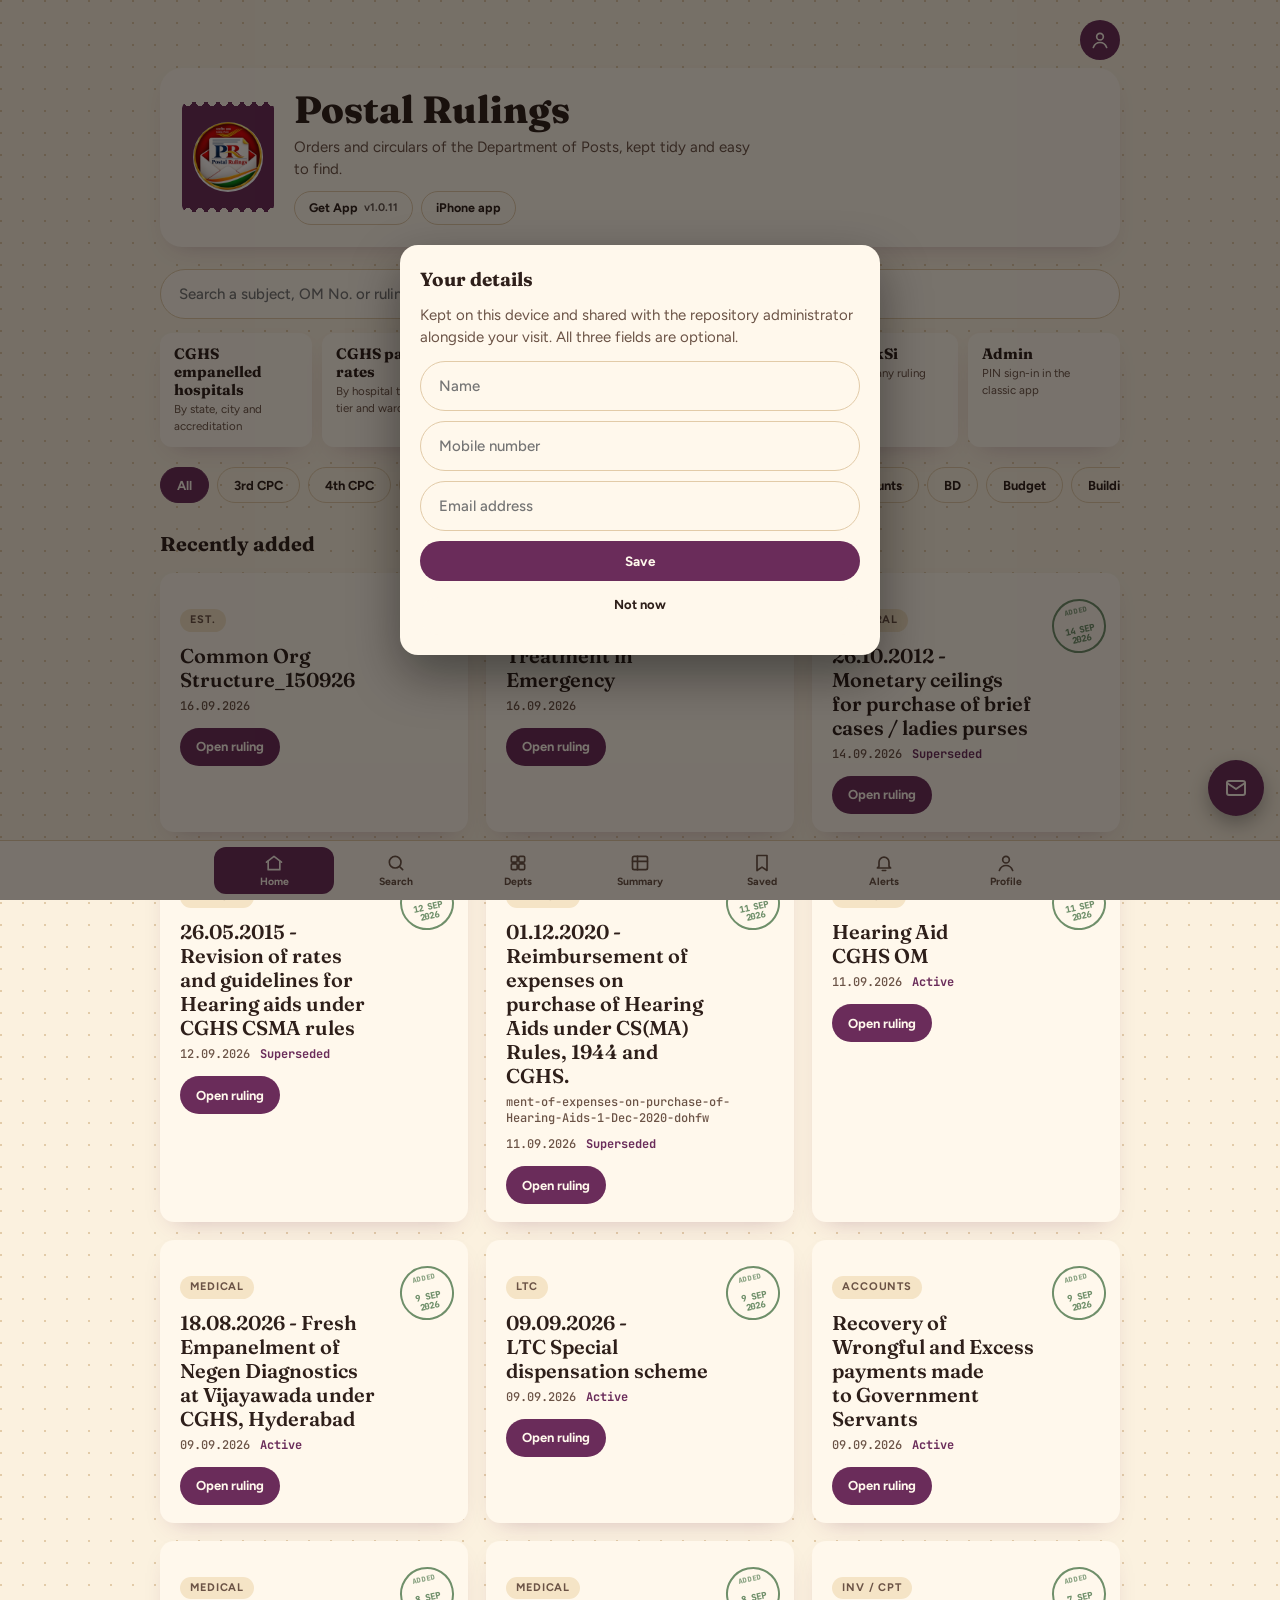
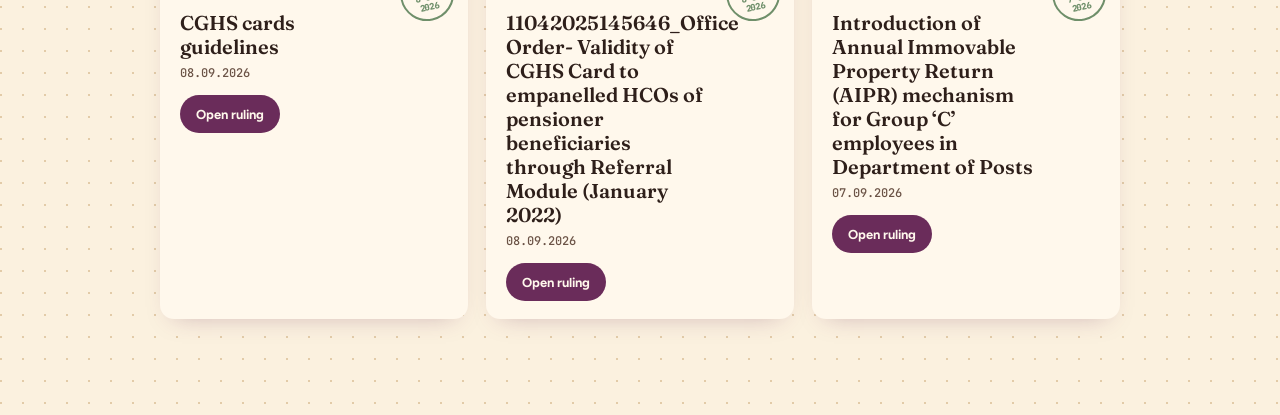
==== cozy.html @ 05c5bcec "Add files via upload" ====
<!DOCTYPE html>
<html lang="en">
<head>
<meta charset="utf-8">
<meta name="viewport" content="width=device-width, initial-scale=1, viewport-fit=cover">
<title>Postal Rulings · Cozy</title>
<link rel="manifest" href="manifest.json">
<link rel="apple-touch-icon" href="icons/apple-touch-icon.png">
<link rel="icon" type="image/png" sizes="192x192" href="icons/icon-192.png">
<meta name="theme-color" content="#6A2C5A">
<link rel="preconnect" href="https://fonts.gstatic.com" crossorigin>
<link rel="stylesheet" href="https://fonts.googleapis.com/css2?family=Fraunces:opsz,wght@9..144,600;9..144,800&family=Figtree:wght@400;500;700&family=JetBrains+Mono:wght@500&display=swap">
<style>
*{box-sizing:border-box}
body{margin:0;font-family:var(--font-body);font-size:15px;line-height:1.5;color:var(--ink);background:var(--paper);padding-left:max(16px,env(safe-area-inset-left,0px));padding-right:max(16px,env(safe-area-inset-right,0px));padding-top:20px;padding-bottom:calc(96px + env(safe-area-inset-bottom,0px));min-height:100vh}
.wrap{max-width:960px;margin:0 auto}
.sr{position:absolute;width:1px;height:1px;overflow:hidden;clip:rect(0 0 0 0)}
h1,h2{font-family:var(--font-display);margin:0;text-wrap:balance}
.search{display:block;width:100%;height:50px;margin:0 0 14px;padding:0 18px;border-radius:var(--search-r);border:1.5px solid var(--rule);background:var(--card);color:var(--ink);font:500 15px var(--font-body);outline:none}
.search:focus-visible{border-color:var(--accent);box-shadow:0 0 0 3px var(--focus)}
.chips{display:flex;flex-wrap:nowrap;gap:8px;margin:0 0 20px;overflow-x:auto;padding-bottom:6px;scrollbar-width:thin;-webkit-overflow-scrolling:touch}
.chip{flex:0 0 auto;white-space:nowrap}
.chip{height:36px;padding:0 16px;border-radius:999px;border:1.5px solid var(--rule);background:transparent;color:var(--ink);font:700 13px var(--font-body);cursor:pointer}
.chip[aria-pressed="true"]{background:var(--accent-fill);border-color:var(--accent-fill);color:var(--accent-ink)}
.chip:focus-visible,.back:focus-visible,.save:focus-visible,.nav a:focus-visible{outline:2px solid var(--accent);outline-offset:2px}
.sec{font-size:20px;font-weight:700;margin:4px 0 14px}
.page{font-size:clamp(26px,6vw,36px);font-weight:800;margin:6px 0 10px}
.note{font-size:12.5px;color:var(--ink-soft);margin:4px 2px 16px}
.empty{display:none;text-align:center;padding:30px 10px;color:var(--ink-soft)}
.empty.show{display:block}
.rack{display:grid;gap:18px;grid-template-columns:repeat(auto-fill,minmax(260px,1fr))}
.env,.letter,.arch{min-width:0;text-align:left;cursor:pointer;color:inherit;font:inherit;border:0;width:100%}
.topbar{display:flex;justify-content:space-between;align-items:center;gap:10px;margin:0 0 12px}
.back,.save{height:38px;padding:0 16px;border-radius:999px;border:1.5px solid var(--rule);background:var(--card);color:var(--ink);font:700 13px var(--font-body);cursor:pointer}
.save[aria-pressed="true"]{background:var(--accent-fill);border-color:var(--accent-fill);color:var(--accent-ink)}
.doc{white-space:pre-wrap;word-wrap:break-word;font:400 15px/1.7 var(--font-body);color:var(--ink);background:var(--card);border-radius:14px;padding:18px;margin:0;box-shadow:var(--shadow)}
.nav{position:fixed;left:0;right:0;bottom:0;display:flex;justify-content:center;gap:2px;padding:6px max(8px,env(safe-area-inset-left,0px)) calc(6px + env(safe-area-inset-bottom,0px));background:var(--nav-bg);border-top:1px solid var(--rule);z-index:50}
.nav a{flex:1;max-width:120px;min-width:0;display:flex;flex-direction:column;align-items:center;gap:2px;text-align:center;text-decoration:none;font:700 10.5px var(--font-body);color:var(--ink-soft);padding:6px 2px;border-radius:12px}
.nav a span{white-space:nowrap;overflow:hidden;text-overflow:ellipsis;max-width:100%}
.nav a[aria-current="page"]{background:var(--accent-fill);color:var(--accent-ink)}
.summary{font-size:15px;color:var(--ink-soft);margin:0 0 12px}
.pdf{display:inline-flex;align-items:center;height:40px;padding:0 18px;border-radius:999px;background:var(--accent-fill);color:var(--accent-ink);font:700 13.5px var(--font-body);text-decoration:none;margin:0 0 16px}
.pdf:focus-visible{outline:2px solid var(--accent);outline-offset:2px}
.sec .count{font-family:var(--font-body);font-size:13px;font-weight:500;color:var(--ink-soft);margin-left:8px}
.more{display:block;margin:22px auto 0;height:42px;padding:0 22px;border-radius:999px;border:1.5px solid var(--rule);background:var(--card);color:var(--ink);font:700 13.5px var(--font-body);cursor:pointer}
.more:focus-visible{outline:2px solid var(--accent);outline-offset:2px}
/* reader */
.tb-right{display:flex;gap:8px}
.rhead{display:flex;flex-wrap:wrap;align-items:center;gap:8px;margin:4px 0 6px}
.dept{font-size:12.5px;font-weight:700;color:var(--ink-soft)}
.rtitle{font-size:clamp(24px,5.5vw,34px);line-height:1.15}
.ractions{display:flex;flex-wrap:wrap;gap:10px;margin:4px 0 16px}
.pdf.ghost{background:transparent;color:var(--ink);border:1.5px solid var(--rule)}
.st{display:inline-block;font-size:11px;font-weight:800;letter-spacing:.06em;text-transform:uppercase;padding:3px 10px;border-radius:999px;background:var(--st-bg,#E6F0E2);color:var(--st-fg,#2F6A3A)}
.st-superseded{--st-bg:#FCEFD6;--st-fg:#8A5A00}
.st-repealed{--st-bg:#F8DEDA;--st-fg:#9E2F2A}
.st-draft{--st-bg:#ECE7E2;--st-fg:#5F564F}
.mgrid{display:grid;grid-template-columns:repeat(2,minmax(0,1fr));gap:1px;background:var(--rule);border:1px solid var(--rule);border-radius:12px;overflow:hidden;margin:0 0 20px}
.mcell{background:var(--card);padding:10px 12px;min-width:0}
.mk{font-size:10.5px;font-weight:800;letter-spacing:.08em;text-transform:uppercase;color:var(--ink-soft)}
.mv{font-size:14.5px;font-weight:600;color:var(--ink);overflow-wrap:anywhere;margin-top:2px}
.dash{color:var(--ink-soft);font-weight:400;font-style:italic}
.rsec{margin:0 0 22px}
.rsec-h{font-size:19px;font-weight:700;margin:0 0 10px;color:var(--ink)}
.sumbox,.amend{background:var(--card);border-radius:12px;padding:14px 16px;box-shadow:var(--shadow);font-size:15px;line-height:1.6;color:var(--ink);overflow-wrap:anywhere}
.amend{white-space:pre-wrap;border-left:4px solid var(--accent)}
.muted{color:var(--ink-soft);margin:0}
.docbox{background:var(--doc-bg,var(--card));color:var(--doc-ink,var(--ink));border-radius:12px;padding:18px;box-shadow:var(--shadow);font-size:15px;line-height:1.65;overflow-wrap:anywhere;overflow-x:auto}
.docbox table{border-collapse:collapse;max-width:100%}
.docbox td,.docbox th{border:1px solid #C9B9A3;padding:6px 8px;vertical-align:top}
.docbox img{max-width:100%;height:auto}
/* saved rows */
.srows{display:flex;flex-direction:column;gap:12px}
.srow{background:var(--card);border-radius:12px;padding:14px 16px;box-shadow:var(--shadow);cursor:pointer;min-width:0;border-left:4px solid var(--accent)}
.srow:focus-visible{outline:2px solid var(--accent);outline-offset:2px}
.srow-top{display:flex;flex-wrap:wrap;gap:8px;align-items:center;margin-bottom:6px}
.omno{font:700 12px ui-monospace,Consolas,monospace;color:var(--ink)}
.srow-title{font-family:var(--font-display);font-size:17px;font-weight:700;line-height:1.25;color:var(--ink)}
.srow-meta{font-size:12.5px;color:var(--ink-soft);margin-top:4px}
/* share sheet and dialogs */
.sheet-wrap{position:fixed;inset:0;background:rgba(10,6,4,.55);display:flex;align-items:flex-end;justify-content:center;z-index:100;padding:16px max(16px,env(safe-area-inset-left,0px)) calc(16px + env(safe-area-inset-bottom,0px))}
.sheet{width:100%;max-width:480px;background:var(--card);color:var(--ink);border-radius:18px;padding:20px;box-shadow:0 20px 50px rgba(0,0,0,.4)}
.sheet-title{margin:0 0 12px;color:var(--ink-soft)}
.sheet-btns{display:flex;flex-wrap:wrap;gap:10px;margin:4px 0 14px}
.sheet ol{margin:0 0 14px;padding-left:20px;line-height:1.6}
/* logo, header buttons, tools, download banner */
.logo{width:64px;height:64px;border-radius:50%;flex:0 0 auto;box-shadow:0 4px 12px rgba(0,0,0,.25);background:#fff}
.hbtns{display:flex;flex-wrap:wrap;gap:8px;margin-top:10px}
.hbtn{display:inline-flex;align-items:center;gap:6px;height:34px;padding:0 14px;border-radius:999px;border:1.5px solid var(--rule);background:transparent;color:var(--ink);font:700 12.5px var(--font-body);text-decoration:none;cursor:pointer}
.hbtn .ver{font-size:11px;opacity:.75}
.tools{display:grid;grid-template-columns:repeat(auto-fill,minmax(150px,1fr));gap:10px;margin:0 0 20px}
.tool{display:flex;flex-direction:column;gap:2px;padding:12px 14px;border-radius:12px;background:var(--card);box-shadow:var(--shadow);color:var(--ink);text-decoration:none;min-width:0}
.tool b{font-family:var(--font-display);font-size:15px;line-height:1.2}
.tool small{font-size:11.5px;color:var(--ink-soft)}
.tool:focus-visible,.hbtn:focus-visible{outline:2px solid var(--accent);outline-offset:2px}
.dlbar{position:fixed;left:max(12px,env(safe-area-inset-left,0px));right:max(12px,env(safe-area-inset-right,0px));bottom:calc(76px + env(safe-area-inset-bottom,0px));z-index:60;display:flex;align-items:center;gap:12px;background:var(--card);color:var(--ink);border-radius:16px;padding:12px 14px;box-shadow:0 12px 30px rgba(0,0,0,.3);max-width:560px;margin:0 auto}
.dlbar img{width:44px;height:44px;border-radius:50%}
.dlbar .dltxt{flex:1;min-width:0;font-size:13px;line-height:1.35}
.dlbar .dltxt b{display:block;font-family:var(--font-display);font-size:15px}
.dlbar .x{border:0;background:transparent;color:var(--ink-soft);font-size:22px;cursor:pointer;width:34px;height:34px}
body[data-route="read"]{padding-bottom:40px}
.sumlabel{font-family:var(--font-body);font-size:11px;font-weight:800;letter-spacing:.06em;text-transform:uppercase;color:var(--ink-soft);margin-left:8px}
.sumbox p{margin:0 0 8px}
.sumbox ul{margin:0;padding-left:20px}
.sumbox li{margin:4px 0}
.pbar{display:flex;justify-content:flex-end;margin:0 0 8px}
.pbtn{display:inline-grid;place-items:center;width:40px;height:40px;border-radius:50%;background:var(--accent-fill);color:var(--accent-ink);font:800 16px var(--font-body);text-decoration:none}
.pbtn:focus-visible{outline:2px solid var(--accent);outline-offset:2px}
.pcard{background:var(--card);border-radius:16px;padding:18px;box-shadow:var(--shadow);margin:0 0 16px}
.prow{display:flex;align-items:center;gap:14px;margin-bottom:12px}
.pavatar{display:grid;place-items:center;width:52px;height:52px;border-radius:50%;background:var(--accent-fill);color:var(--accent-ink);font:800 22px var(--font-display);flex:0 0 auto}
.pname{font-family:var(--font-display);font-size:20px;font-weight:700}
.pcontact{font-size:13px;color:var(--ink-soft);overflow-wrap:anywhere}
.plink{display:inline-block;color:var(--accent);font-weight:700;text-decoration:none}
.pbtns{display:flex;flex-wrap:wrap;gap:10px;margin-top:14px}
.sheet-wrap.center{align-items:center}
.sheet .search{margin-bottom:10px}
.wide{display:flex;justify-content:center;width:100%;margin-top:8px;border:0;cursor:pointer}
.dk-log{display:flex;flex-direction:column;gap:12px;margin:0 0 14px}
.dk-msg{max-width:92%;border-radius:16px;padding:12px 14px;line-height:1.55;overflow-wrap:anywhere}
.dk-msg.me{align-self:flex-end;background:var(--accent-fill);color:var(--accent-ink)}
.dk-msg.bot{align-self:flex-start;background:var(--card);color:var(--ink);box-shadow:var(--shadow)}
.dk-msg p{margin:0 0 8px}.dk-msg ul{margin:4px 0 8px;padding-left:20px}
.dk-msg blockquote{margin:8px 0;padding:8px 12px;border-left:3px solid var(--accent);color:var(--ink-soft)}
.dk-h{font-family:var(--font-display);font-size:16px;margin:10px 0 4px}
.dk-ref{display:inline-grid;place-items:center;min-width:20px;height:20px;padding:0 5px;border-radius:999px;border:0;background:var(--accent-fill);color:var(--accent-ink);font:800 11px var(--font-body);cursor:pointer;vertical-align:1px}
.dk-srcs{display:flex;flex-direction:column;gap:6px;margin-top:10px}
.dk-src{display:flex;flex-direction:column;gap:2px;text-align:left;border:1px solid var(--rule);background:transparent;color:var(--ink);border-radius:10px;padding:8px 10px;cursor:pointer;font:inherit}
.dk-src small{color:var(--ink-soft)}
.dk-faq{border-top:1px solid var(--rule)}
.dk-q{display:block;width:100%;text-align:left;border:0;background:transparent;color:var(--ink);font:600 15px var(--font-body);padding:12px 0;cursor:pointer}
.dk-a{padding:0 0 12px}
.dk-ask{position:sticky;bottom:calc(70px + env(safe-area-inset-bottom,0px));display:flex;gap:8px;padding:8px 0;background:var(--paper)}
.dk-ask .search{margin:0}
.dk-fab{position:fixed;right:max(16px,env(safe-area-inset-right,0px));bottom:calc(84px + env(safe-area-inset-bottom,0px));z-index:55;display:grid;place-items:center;width:56px;height:56px;border-radius:50%;background:var(--accent-fill);color:var(--accent-ink);box-shadow:0 8px 20px rgba(0,0,0,.3)}
.dk-fab:focus-visible,.dk-q:focus-visible,.dk-src:focus-visible,.dk-ref:focus-visible{outline:2px solid var(--accent);outline-offset:2px}
.dlbar ~ .dk-fab{bottom:calc(160px + env(safe-area-inset-bottom,0px))}
.dgrid{display:grid;grid-template-columns:repeat(auto-fill,minmax(150px,1fr));gap:10px}
.dcell{display:flex;flex-direction:column;gap:2px;text-align:left;padding:14px;border-radius:12px;border:0;background:var(--card);color:var(--ink);box-shadow:var(--shadow);cursor:pointer;font:inherit}
.dcell b{font-family:var(--font-display);font-size:16px}.dcell small{color:var(--ink-soft)}
.tablewrap{overflow-x:auto;border-radius:12px;box-shadow:var(--shadow);background:var(--card)}
.sumtable{border-collapse:collapse;width:100%;min-width:860px;font-size:13px}
.sumtable th,.sumtable td{padding:8px 10px;border-bottom:1px solid var(--rule);text-align:left;vertical-align:top;color:var(--ink)}
.sumtable tbody tr{cursor:pointer}.sumtable tbody tr:hover{background:var(--paper)}
.sumtable .tt{font-weight:700;min-width:200px}.sumtable .sm{min-width:260px;color:var(--ink-soft)}.mono{font-family:ui-monospace,Consolas,monospace;white-space:nowrap}
.th{border:0;background:transparent;color:var(--ink);font:800 11px var(--font-body);letter-spacing:.06em;text-transform:uppercase;cursor:pointer;padding:0}
.filters{display:grid;grid-template-columns:repeat(auto-fill,minmax(150px,1fr));gap:10px;margin:0 0 12px}
.fl{display:flex;flex-direction:column;gap:6px;margin:0 0 10px;font-size:12px;font-weight:800;letter-spacing:.06em;text-transform:uppercase;color:var(--ink-soft)}
.fl select,.pcard select{height:44px;border-radius:10px;border:1.5px solid var(--rule);background:var(--card);color:var(--ink);font:500 14px var(--font-body);padding:0 10px;text-transform:none;letter-spacing:0;max-width:100%}
.seg{display:flex;gap:4px;padding:3px;border-radius:12px;background:var(--paper)}
.segb{flex:1;min-width:0;height:38px;border:0;border-radius:9px;background:transparent;color:var(--ink);font:700 13px var(--font-body);cursor:pointer;white-space:nowrap;overflow:hidden;text-overflow:ellipsis}
.segb[aria-pressed="true"]{background:var(--accent-fill);color:var(--accent-ink)}
.hcard,.rate{background:var(--card);border-radius:12px;padding:14px 16px;box-shadow:var(--shadow);min-width:0}
.hmeta{margin:4px 0 0;font-size:13px;color:var(--ink-soft);overflow-wrap:anywhere}.hsp{margin:6px 0 0;font-size:13px;color:var(--ink)}
.hlinks{display:flex;flex-wrap:wrap;gap:8px;margin-top:10px}
.hlink{display:inline-flex;align-items:center;height:32px;padding:0 12px;border-radius:999px;border:1.5px solid var(--rule);background:transparent;color:var(--ink);font:700 12.5px var(--font-body);text-decoration:none;cursor:pointer}
.hlink.sel{user-select:all;cursor:text}.hlink[aria-pressed="true"]{background:var(--accent-fill);color:var(--accent-ink);border-color:var(--accent-fill)}
.rate{display:flex;justify-content:space-between;gap:12px;align-items:flex-start}.rate-l{min-width:0}.rate-r{display:flex;flex-direction:column;align-items:flex-end;gap:6px;white-space:nowrap}
.rate-r b{font-size:16px;color:var(--ink)}
.cart{list-style:none;margin:0;padding:0}.cart li{display:flex;gap:10px;align-items:center;padding:6px 0;border-bottom:1px solid var(--rule)}.cart li span{flex:1;min-width:0}
.cart .x{border:0;background:transparent;color:var(--ink-soft);font-size:20px;cursor:pointer;width:30px;height:30px}
.carttotal{display:flex;justify-content:space-between;margin:10px 0 0;font-size:16px}
.small{font-size:12.5px;margin:4px 0 10px}
.dk-nav{position:sticky;top:calc(10px + env(safe-area-inset-top,0px));z-index:20;display:flex;align-items:center;justify-content:center;gap:12px;margin:0 auto 14px;width:max-content;max-width:100%;padding:6px 8px;border-radius:999px;background:var(--card);box-shadow:var(--shadow);border:1px solid var(--rule)}
.dk-arrow{display:grid;place-items:center;width:36px;height:36px;border-radius:50%;border:0;background:var(--accent-fill);color:var(--accent-ink);cursor:pointer}
.dk-arrow:disabled{opacity:.35;cursor:default}
.dk-arrow:focus-visible{outline:2px solid var(--accent);outline-offset:2px}
.dk-count{font:700 12.5px var(--font-body);color:var(--ink);white-space:nowrap}
.dk-msg.me:focus{outline:2px solid var(--accent);outline-offset:3px}
.saved-bk summary{cursor:pointer;font:700 15px var(--font-display);color:var(--ink)}
.bk{display:flex;justify-content:space-between;align-items:center;gap:10px;padding:10px 0;border-top:1px solid var(--rule);flex-wrap:wrap}
.bk b{display:block}.bk small{color:var(--ink-soft)}
.sumbar{display:flex;flex-wrap:wrap;justify-content:space-between;align-items:center;gap:10px;margin:0 0 12px}
.sumbar .seg{flex:0 1 280px}.sumtools{display:flex;flex-wrap:wrap;gap:8px}
.ompick{display:flex;flex-wrap:wrap;align-items:center;gap:8px;margin:0 0 12px;padding:10px 12px;border-radius:12px;background:var(--card);box-shadow:var(--shadow)}
.ompick label{font-size:12.5px;font-weight:700;color:var(--ink-soft)}.ompick .search{flex:1 1 200px;margin:0;height:42px}
.sumtable{table-layout:fixed}.sumtable th{position:relative}
.sumtable td{overflow-wrap:anywhere}
.rz{position:absolute;top:0;right:-4px;width:9px;height:100%;cursor:col-resize;touch-action:none;z-index:2}
.rz::after{content:"";position:absolute;top:20%;bottom:20%;left:4px;width:2px;border-radius:2px;background:var(--rule)}
.rz:hover::after,.rz:focus-visible::after{background:var(--accent)}
.rz:focus-visible{outline:none}
.sumtable tr.grp td{background:var(--paper);font-size:12.5px;border-top:2px solid var(--accent)}
.sumtable tr.grp{cursor:default}
.sumtable .st{white-space:nowrap;overflow-wrap:normal;font-size:10px;padding:2px 7px;letter-spacing:.03em}

/* ---- Rate finder ---- */
.rfinder{background:var(--card);border-radius:22px;box-shadow:0 22px 50px -28px rgba(10,20,60,.45),0 0 0 1px var(--rule);overflow:hidden;margin:0 0 22px}
.rf-head{position:relative;display:flex;align-items:center;gap:14px;padding:18px 20px;color:var(--accent-ink);background:linear-gradient(120deg,var(--accent-fill),color-mix(in srgb,var(--accent-fill) 55%,#ffffff 10%));overflow:hidden}
.rf-head::after{content:"";position:absolute;right:-40px;top:-60px;width:220px;height:220px;border-radius:50%;background:radial-gradient(circle,rgba(255,255,255,.28),transparent 65%);pointer-events:none}
.rf-h-ic{display:grid;place-items:center;flex:0 0 auto;width:48px;height:48px;border-radius:14px;background:rgba(255,255,255,.18);box-shadow:inset 0 0 0 1px rgba(255,255,255,.35)}
.rf-kick{font-size:11px;font-weight:800;letter-spacing:.16em;text-transform:uppercase;opacity:.85;margin-bottom:6px}
.rf-sum{display:flex;flex-wrap:wrap;gap:6px}
.rf-chip{display:inline-flex;align-items:center;gap:4px;height:28px;padding:0 12px;border-radius:999px;background:rgba(255,255,255,.2);box-shadow:inset 0 0 0 1px rgba(255,255,255,.35);font-size:12.5px;font-weight:700;white-space:nowrap}
.rf-grid{display:grid;grid-template-columns:repeat(2,minmax(0,1fr));gap:6px 28px;padding:16px 20px 20px}
.rf-col{min-width:0}
.rf-step{display:flex;align-items:center;gap:8px;margin:14px 0 10px;font-size:12px;font-weight:800;letter-spacing:.1em;text-transform:uppercase;color:var(--ink-soft)}
.rf-n{display:grid;place-items:center;width:22px;height:22px;border-radius:50%;background:var(--accent-fill);color:var(--accent-ink);font-size:11px;letter-spacing:0}
.optcards{display:grid;grid-template-columns:repeat(3,minmax(0,1fr));gap:10px}
.optcard{position:relative;display:flex;flex-direction:column;align-items:flex-start;gap:4px;min-width:0;padding:14px 12px 12px;border-radius:16px;border:1.5px solid var(--rule);background:var(--paper);color:var(--ink);text-align:left;cursor:pointer;font:inherit;transition:transform .15s ease,border-color .15s ease,box-shadow .15s ease,background .15s ease}
.optcard:hover{transform:translateY(-2px);border-color:color-mix(in srgb,var(--accent) 45%,var(--rule))}
.optcard[aria-checked="true"]{border-color:var(--accent);background:var(--card);box-shadow:0 12px 26px -14px color-mix(in srgb,var(--accent) 70%,transparent),0 0 0 3px color-mix(in srgb,var(--accent) 16%,transparent)}
.optcard:focus-visible{outline:2px solid var(--accent);outline-offset:2px}
.oc-ic{display:grid;place-items:center;width:40px;height:40px;border-radius:12px;background:color-mix(in srgb,var(--accent) 12%,var(--card));color:var(--accent);margin-bottom:4px}
.optcard[aria-checked="true"] .oc-ic{background:var(--accent-fill);color:var(--accent-ink)}
.oc-t{font-weight:800;font-size:14px;line-height:1.2}
.oc-d{font-size:11.5px;color:var(--ink-soft);line-height:1.3}
.oc-ok{position:absolute;top:10px;right:10px;display:grid;place-items:center;width:22px;height:22px;border-radius:50%;background:var(--accent-fill);color:var(--accent-ink);transform:scale(0);transition:transform .18s ease}
.optcard[aria-checked="true"] .oc-ok{transform:scale(1)}
.ifield{position:relative;display:flex;align-items:center;gap:8px;min-height:54px;margin:0 0 10px;padding:0 8px 0 14px;border-radius:16px;border:1.5px solid var(--rule);background:var(--paper);transition:border-color .15s ease,box-shadow .15s ease}
.ifield:focus-within{border-color:var(--accent);background:var(--card);box-shadow:0 0 0 4px color-mix(in srgb,var(--accent) 14%,transparent)}
.if-ic{display:grid;place-items:center;color:var(--accent);flex:0 0 auto}
.ifield input,.ifield select{flex:1;min-width:0;height:50px;border:0;background:transparent;color:var(--ink);font:600 15px var(--font-body);outline:none;appearance:none;-webkit-appearance:none}
.ifield select{cursor:pointer;padding-right:24px;background-image:linear-gradient(45deg,transparent 50%,currentColor 50%),linear-gradient(135deg,currentColor 50%,transparent 50%);background-position:calc(100% - 12px) 50%,calc(100% - 7px) 50%;background-size:5px 5px;background-repeat:no-repeat}
.ifield input::placeholder{color:var(--ink-soft);font-weight:500}
.if-btn{display:inline-flex;align-items:center;gap:6px;flex:0 0 auto;height:38px;padding:0 12px;border-radius:12px;border:0;background:var(--accent-fill);color:var(--accent-ink);font:700 12.5px var(--font-body);cursor:pointer}
.if-btn:focus-visible{outline:2px solid var(--accent);outline-offset:2px}
.tierbadge{flex:0 0 auto;height:26px;display:inline-flex;align-items:center;padding:0 10px;border-radius:999px;font-size:11px;font-weight:800;letter-spacing:.06em;text-transform:uppercase;background:#E6F0E2;color:#2F6A3A}
.tierbadge.t-ii{background:#FFF1D6;color:#7A4B00}.tierbadge.t-iii{background:#ECE7F7;color:#4B3A8A}
.rf-help{display:flex;gap:6px;align-items:flex-start;margin:-2px 2px 12px;font-size:12.5px;line-height:1.45;color:var(--ink-soft)}
.rf-help svg{flex:0 0 auto;margin-top:2px;color:var(--accent)}
@media (max-width:760px){.rf-grid{grid-template-columns:1fr;padding:10px 14px 16px}.rf-head{padding:16px}.if-btn span{display:none}.optcard{padding:12px 10px 10px}.oc-d{font-size:11px}}
@media (max-width:380px){.optcards{gap:6px}.oc-t{font-size:13px}}
@media (prefers-reduced-motion:reduce){.optcard,.oc-ok,.ifield{transition:none}}

:root{--paper:#FBF1DF;--card:#FFF8EC;--paper-2:#F5E4C6;--ink:#2E1F1A;--ink-soft:#6B5346;--plum:#6A2C5A;--plum-ink:#FFF8EC;--marigold:#E9A23B;--sage:#6F8F6A;--rule:#E2CBA8;--accent:#6A2C5A;--accent-fill:#6A2C5A;--accent-ink:#FFF8EC;--focus:rgba(106,44,90,.25);--nav-bg:#FFF8EC;--search-r:999px;--font-display:'Fraunces',Georgia,serif;--font-body:'Figtree',system-ui,sans-serif;--shadow:0 10px 24px -14px rgba(106,44,90,.35);color-scheme:light}
body{background-image:radial-gradient(circle at 1px 1px,var(--rule) 1px,transparent 0);background-size:22px 22px}
.mast{display:flex;flex-wrap:wrap;gap:16px 20px;align-items:center;background:var(--card);border-radius:22px;padding:22px;box-shadow:var(--shadow);margin-bottom:22px}
.stamp{flex:0 0 auto;width:92px;height:110px;background:var(--plum);color:var(--plum-ink);border-radius:6px;display:grid;place-items:center;text-align:center;-webkit-mask:radial-gradient(circle 4px at 50% 0,#0000 98%,#000) 0 0/12px 51% repeat-x,radial-gradient(circle 4px at 50% 100%,#0000 98%,#000) 0 100%/12px 51% repeat-x;mask:radial-gradient(circle 4px at 50% 0,#0000 98%,#000) 0 0/12px 51% repeat-x,radial-gradient(circle 4px at 50% 100%,#0000 98%,#000) 0 100%/12px 51% repeat-x}
.stamp b{display:block;font-family:var(--font-display);font-size:30px;font-weight:800;line-height:1}
.stamp span{font-size:10px;letter-spacing:.12em;text-transform:uppercase}
.mast h1{font-size:clamp(26px,6vw,38px);font-weight:800;line-height:1.05}
.mast p{margin:6px 0 0;color:var(--ink-soft);max-width:46ch}
.env{position:relative;background:var(--card);border-radius:14px;padding:22px 20px 18px;box-shadow:var(--shadow);border-top:12px solid transparent;display:block;transition:transform .2s ease}
.env:hover{transform:translateY(-2px)}
.pm{position:absolute;top:14px;right:14px;width:54px;height:54px;border-radius:50%;border:2px solid var(--sage);color:var(--sage);display:grid;place-items:center;font:800 9px/1.1 'JetBrains Mono',monospace;text-align:center;transform:rotate(-12deg)}
.tag{display:inline-block;font-size:11px;font-weight:700;letter-spacing:.08em;text-transform:uppercase;padding:3px 10px;border-radius:999px;background:var(--paper-2);color:var(--ink-soft)}
.env h2{font-size:20px;font-weight:600;margin:12px 0 6px;padding-right:60px;line-height:1.2;color:var(--ink)}
.meta{font:500 12px 'JetBrains Mono',monospace;color:var(--ink-soft);display:flex;gap:10px;flex-wrap:wrap}
.saved{color:var(--plum);font-weight:700}
.open{display:inline-flex;align-items:center;margin-top:14px;height:38px;padding:0 16px;border-radius:999px;background:var(--plum);color:var(--plum-ink);font:700 13px var(--font-body)}
.mast .logo{width:70px;height:70px;box-shadow:none}
.pm small{display:block;font-size:7px;letter-spacing:.1em;opacity:.85}
@media (max-width:400px){.nav a{font-size:9.5px;padding-left:0;padding-right:0}}

@media (prefers-reduced-motion: reduce){*{animation:none!important;transition:none!important}}
</style>
</head>
<body>
<div id="app"></div>
<script>window.RL_CONFIG = { endpoint: "https://script.google.com/macros/s/AKfycbzOgdHHSat3LJS7cM1HfLXtQ0ntjvMwxLLwxjOciRepbtIN66B6BwnYDYcjm4cGR_bB6w/exec" };</script>
<script>
/* Postal Rulings: shared core (data, search, reader, saved). Theme files supply markup. */
(function (global) {
  var ENDPOINT = (global.RL_CONFIG && global.RL_CONFIG.endpoint) || '';
  var KEY_IDX = 'rl_index_v2', KEY_SAVED = 'rl_saved';
  var state = { ov: {}, byId: {}, items: [], cats: [], loaded: false, error: '', query: '', cat: '', saved: [], text: {}, route: 'home' };

  function store(k, v) { try { localStorage.setItem(k, JSON.stringify(v)); } catch (e) {} }
  function fetchJson(url) {
    return fetch(url, { redirect: 'follow', cache: 'no-store' }).then(function (r) {
      if (!r.ok) throw new Error('HTTP ' + r.status); return r.json();
    });
  }
  // Same storage as the classic app, so saved rulings, profile and reading history carry across.
  function profile() { try { return JSON.parse(localStorage.getItem('rl_profile') || '{}') || {}; } catch (e) { return {}; } }
  function profileKey() { var p = profile(); var k = String(p.email || p.mobile || p.name || '').trim().toLowerCase(); return k || 'guest'; }
  function readMap(k) { try { return JSON.parse(localStorage.getItem(k) || '{}') || {}; } catch (e) { return {}; } }
  function loadSaved() {
    var m = readMap('rl_saved_' + profileKey());
    // Saved on an earlier version of these pages: carry over once.
    try { var old = JSON.parse(localStorage.getItem(KEY_SAVED) || '[]') || []; if (old.length) { old.forEach(function (id) { m[id] = true; }); store('rl_saved_' + profileKey(), m); localStorage.removeItem(KEY_SAVED); } } catch (e) {}
    state.saved = Object.keys(m).filter(function (id) { return m[id]; });
  }
  function toggleSaved(id) {
    var k = 'rl_saved_' + profileKey(), m = readMap(k);
    if (m[id]) delete m[id]; else m[id] = true;
    store(k, m); state.saved = Object.keys(m).filter(function (x) { return m[x]; });
  }
  function saveProfile(p) {
    var before = profileKey();
    store('rl_profile', p || {});
    var after = profileKey();
    if (before !== after) {
      var mine = readMap('rl_saved_' + after), cur = readMap('rl_saved_' + before);
      Object.keys(cur).forEach(function (id) { if (cur[id]) mine[id] = true; });
      store('rl_saved_' + after, mine);
      var aOld = readMap('rl_affinity_' + before), aNew = readMap('rl_affinity_' + after);
      Object.keys(aOld).forEach(function (k2) { aNew[k2] = (aNew[k2] || 0) + aOld[k2]; });
      store('rl_affinity_' + after, aNew);
    }
    loadSaved();
  }
  function signOut() {
    try { localStorage.removeItem('rl_profile'); localStorage.removeItem('rl_idasked'); } catch (e) {}
    loadSaved();
  }
  function affinity() { return readMap('rl_affinity_' + profileKey()); }
  function bumpAffinity(cat) {
    if (!cat || profileKey() === 'guest') return;
    var a = affinity(); a[cat] = (a[cat] || 0) + 1; store('rl_affinity_' + profileKey(), a);
  }
  function isSaved(id) { return state.saved.indexOf(id) >= 0; }

  function cleanName(n) { return String(n || '').replace(/\.(pdf|jpe?g|png|docx?|xlsx?|txt)$/i, '').trim(); }
  function shortDate(d) {
    var m = /^(\d{4})-(\d{2})-(\d{2})/.exec(String(d || ''));
    if (m) return m[3] + '.' + m[2] + '.' + m[1];
    return String(d || '');
  }
  function sortedByDate(items) {
    return items.slice().sort(function (a, b) { return String(b.date || '').localeCompare(String(a.date || '')); });
  }
  function norm(s) { return String(s || '').toLowerCase(); }

  function applyIndex(d) {
    var items = (d && d.items) || [];
    if (!items.length) return false;
    state.items = items.filter(function (x) { return x && x.id; }).map(function (x) {
      var prev = state.byId && state.byId[x.id];
      return { id: String(x.id), name: cleanName(x.name), date: x.date || '', category: x.category || 'Other',
        orderNo: x.orderNo || '', status: x.status || '', summary: x.summary || '',
        url: x.url || (prev && prev.url) || '',
        text: x.text || (prev && prev.text) || '' };
    });
    state.byId = {};
    state.items.forEach(function (x) { state.byId[x.id] = x; x.hay = norm(x.name + ' ' + x.category + ' ' + x.orderNo + ' ' + x.date + ' ' + x.summary); });
    var seen = {}; state.cats = [];
    state.items.forEach(function (x) { if (!seen[x.category]) { seen[x.category] = 1; state.cats.push(x.category); } });
    state.cats.sort();
    state.loaded = true; state.error = '';
    return true;
  }
  function slim(d) {
    // Keep the device copy small: titles and dates only, no full text.
    return { syncedAt: d.syncedAt || '', items: (d.items || []).map(function (x) {
      return { id: x.id, name: x.name, date: x.date, category: x.category, orderNo: x.orderNo || '', status: x.status || '', summary: x.summary || '', url: x.url || '' }; }) };
  }
  function withTimeout(ms) { var c = window.AbortController ? new AbortController() : null; if (c) setTimeout(function () { c.abort(); }, ms); return c; }
  function loadIndex(onUpdate) {
    // 1. Device copy: instant on repeat visits.
    try { var cached = JSON.parse(localStorage.getItem(KEY_IDX) || 'null'); if (cached) applyIndex(cached); } catch (e) {}
    if (state.loaded && onUpdate) onUpdate();
    // 2. search-index.json from the same site (CDN, about a second), includes the text of every ruling.
    var stat = fetch('search-index.json', { cache: 'no-cache' }).then(function (r) { if (!r.ok) throw new Error('HTTP ' + r.status); return r.json(); })
      .then(function (d) { if (applyIndex(d)) { store(KEY_IDX, slim(d)); if (onUpdate) onUpdate(); } })
      .catch(function () {});
    // 3. Backend, in the background, for anything newer than the committed file.
    if (!ENDPOINT) return stat;
    var c = withTimeout(45000);
    var live = fetch(ENDPOINT + (ENDPOINT.indexOf('?') >= 0 ? '&' : '?') + 'export=index&t=' + Date.now(), { redirect: 'follow', cache: 'no-store', signal: c ? c.signal : undefined })
      .then(function (r) { if (!r.ok) throw new Error('HTTP ' + r.status); return r.json(); })
      .then(function (d) { return stat.then(function () { if (applyIndex(d)) { store(KEY_IDX, slim(d)); if (onUpdate) onUpdate(); } }); })
      .catch(function (e) { return stat.then(function () { if (!state.loaded) { state.error = 'Could not load the rulings. Check your connection and try again.'; if (onUpdate) onUpdate(); } }); });
    return live;
  }

  var KEY_OV = 'rl_ov_lean_v2';
  function leanOv(all) {
    var out = {};
    Object.keys(all || {}).forEach(function (id) {
      var o = all[id] || {}, l = {};
      ['title', 'omNo', 'issueDate', 'effective', 'status', 'summary', 'depts', 'amend', 'chain', 'blogUrl'].forEach(function (k) { if (o[k] !== undefined && o[k] !== '') l[k] = o[k]; });
      if (Object.keys(l).length) out[id] = l;
    });
    return out;
  }
  function loadOverrides(onUpdate) {
    try { var c = JSON.parse(localStorage.getItem(KEY_OV) || 'null'); if (c) { state.ov = c; if (onUpdate) onUpdate(); } } catch (e) {}
    if (!ENDPOINT) return Promise.resolve();
    var c2 = withTimeout(60000);
    return fetch(ENDPOINT + (ENDPOINT.indexOf('?') >= 0 ? '&' : '?') + 'overrides=1&t=' + Date.now(), { redirect: 'follow', cache: 'no-store', signal: c2 ? c2.signal : undefined })
      .then(function (r) { return r.json(); })
      .then(function (d) {
        if (!d || !d.overrides) return;
        var full = d.overrides, lean = leanOv(full);
        Object.keys(full).forEach(function (id) { if (state.ovFull) state.ovFull[id] = full[id]; });
        state.ovFull = full; state.ov = lean; store(KEY_OV, lean);
        if (onUpdate) onUpdate();
      }).catch(function () {});
  }
  function loadOv(id) {
    if (state.ovFull && state.ovFull[id] && (state.ovFull[id].html || state.ovFull[id].text)) return Promise.resolve(state.ovFull[id]);
    if (!ENDPOINT) return Promise.resolve(state.ov[id] || null);
    var c = withTimeout(25000);
    return fetch(ENDPOINT + (ENDPOINT.indexOf('?') >= 0 ? '&' : '?') + 'ov=' + encodeURIComponent(id) + '&t=' + Date.now(), { redirect: 'follow', cache: 'no-store', signal: c ? c.signal : undefined })
      .then(function (r) { return r.json(); })
      .then(function (d) { var o = (d && d.override) || null; if (o) { state.ovFull = state.ovFull || {}; state.ovFull[id] = o; } return o; });
  }
  function view(x) {
    // The item as the app shows it: admin corrections win over the Drive file name.
    var o = state.ov[x.id] || {};
    var depts = (o.depts && o.depts.length) ? o.depts : [x.category];
    return { id: x.id, title: o.title || x.name, omNo: o.omNo || x.orderNo || '', issueDate: o.issueDate || '', effective: o.effective || '',
      status: o.status || x.status || '', summary: o.summary || x.summary || '', depts: depts, category: x.category,
      amend: o.amend || '', chain: o.chain || [], blogUrl: o.blogUrl || '', url: x.url || '', date: x.date || '' };
  }
  function loadText(id) {
    if (state.text[id] !== undefined) return Promise.resolve(state.text[id]);
    if (!ENDPOINT) return Promise.resolve({ text: '', html: '' });
    var c = withTimeout(25000);
    return fetch(ENDPOINT + (ENDPOINT.indexOf('?') >= 0 ? '&' : '?') + 'text=' + encodeURIComponent(id), { redirect: 'follow', signal: c ? c.signal : undefined })
      .then(function (r) { if (!r.ok) throw new Error('HTTP ' + r.status); return r.json(); })
      .then(function (d) { var t = { text: (d && d.text) || '', html: (d && d.html) || '', pending: !!(d && d.pending) }; if (!t.pending) state.text[id] = t; return t; });
  }
  function filtered() {
    var q = norm(state.query).trim(), toks = q ? q.split(/\s+/) : [];
    return state.items.filter(function (x) {
      if (state.cat && x.category !== state.cat) { var od = state.ov[x.id] && state.ov[x.id].depts; if (!(od && od.indexOf(state.cat) >= 0)) return false; }
      if (!toks.length) return true;
      var o = state.ov[x.id];
      var hay = (x.hay || norm(x.name + ' ' + x.category + ' ' + x.date)) + (o ? ' ' + norm((o.title || '') + ' ' + (o.omNo || '') + ' ' + (o.summary || '') + ' ' + (o.depts || []).join(' ')) : '');
      if (state.cat && o && o.depts && o.depts.indexOf(state.cat) >= 0) { /* also listed under its extra departments */ }
      return toks.every(function (t) { return hay.indexOf(t) >= 0; });
    });
  }
  function savedItems() { return state.saved.map(function (id) { return state.items.filter(function (x) { return x.id === id; })[0]; }).filter(Boolean); }

  global.RLCore = {
    state: state, loadIndex: loadIndex, loadText: loadText, toggleSaved: toggleSaved, isSaved: isSaved,
    loadSaved: loadSaved, profile: profile, profileKey: profileKey, saveProfile: saveProfile, signOut: signOut, affinity: affinity, bumpAffinity: bumpAffinity, loadOverrides: loadOverrides, loadOv: loadOv, view: view, filtered: filtered, savedItems: savedItems, sortedByDate: sortedByDate, shortDate: shortDate
  };
})(window);

</script>
<script>
window.RL_THEME = {
  header: function () {
    return '<header class="mast"><div class="stamp" aria-hidden="true"><img class="logo" src="icons/icon-192.png" alt=""></div>' +
      '<div style="min-width:0"><h1>Postal Rulings</h1><p>Orders and circulars of the Department of Posts, kept tidy and easy to find.</p>' +
      '<div class="hbtns"><a class="hbtn" href="https://github.com/uvsubbaiah-spec/postal-rulings/releases/latest/download/postal-rulings.apk" rel="noopener">Get App <span class="ver">v' + (window.RL_VERSION || '') + '</span></a>' +
      '<button class="hbtn" data-act="iphone">iPhone app</button></div>' + '</div></header>';
  },
  card: function (x, saved) {
    var esc = function (s) { return String(s == null ? '' : s).replace(/[&<>"']/g, function (c) { return { '&': '&amp;', '<': '&lt;', '>': '&gt;', '"': '&quot;', "'": '&#39;' }[c]; }); };
    var d = (x.date || '').replace(/^(\d{4})-(\d{2})-(\d{2}).*$/, '$3.$2.$1');
    var MON = ['JAN','FEB','MAR','APR','MAY','JUN','JUL','AUG','SEP','OCT','NOV','DEC']; var mm = /^(\d{4})-(\d{2})-(\d{2})/.exec(x.date || ''); var stampTxt = mm ? (+mm[3]) + ' ' + MON[+mm[2] - 1] + '<br>' + mm[1] : ''; var stampLbl = mm ? 'Added ' + (+mm[3]) + ' ' + MON[+mm[2] - 1] + ' ' + mm[1] : '';
        return '<article class="env" data-act="open" data-id="' + esc(x.id) + '" role="button" tabindex="0">' +
      (stampTxt ? '<span class="pm" title="' + stampLbl + '" aria-label="' + stampLbl + '"><small>ADDED</small>' + stampTxt + '</span>' : '') +
      '<span class="tag">' + esc(x.category) + '</span>' +
      '<h2>' + esc(x.name) + '</h2>' +
      '<div class="meta">' + (x.omNo ? '<span>' + esc(x.omNo) + '</span>' : '') + '<span>' + esc(d || '') + '</span>' + (x.status ? '<span class="saved">' + esc(x.status) + '</span>' : '') + (saved ? '<span class="saved">Saved</span>' : '') + '</div>' +
      '<span class="open">Open ruling</span></article>';
  },
  nav: function (route) { return window.RL_NAV(route); }
};

</script>
<script>
/* Postal Rulings: shared screens. Each theme supplies THEME.header, THEME.card, THEME.nav(route). */
(function () {
  var C = window.RLCore, T = window.RL_THEME;
  var app = document.getElementById('app');
  function esc(s) { return String(s == null ? '' : s).replace(/[&<>"']/g, function (c) { return { '&': '&amp;', '<': '&lt;', '>': '&gt;', '"': '&quot;', "'": '&#39;' }[c]; }); }
  function go(hash) { location.hash = hash; }
  function fmtDate(d) { return C.shortDate(d); }
  function statusPill(st) {
    if (!st) return '';
    var k = String(st).toLowerCase().replace(/[^a-z]/g, '');
    return '<span class="st st-' + esc(k) + '">' + esc(st) + '</span>';
  }



  var ICON = {
    home: '<path d="M3 11 12 4l9 7"/><path d="M5 10v10h14V10"/>',
    search: '<circle cx="11" cy="11" r="7"/><path d="m20 20-3.5-3.5"/>',
    depts: '<rect x="4" y="4" width="7" height="7" rx="1.5"/><rect x="13" y="4" width="7" height="7" rx="1.5"/><rect x="4" y="13" width="7" height="7" rx="1.5"/><rect x="13" y="13" width="7" height="7" rx="1.5"/>',
    summary: '<rect x="3" y="4" width="18" height="16" rx="2"/><path d="M3 10h18M9 4v16"/>',
    saved: '<path d="M6 3h12v18l-6-4-6 4z"/>',
    alerts: '<path d="M6 16V11a6 6 0 0 1 12 0v5l2 2H4z"/><path d="M10 21h4"/>',
    profile: '<circle cx="12" cy="8" r="4"/><path d="M4 21c1.5-4 4.5-6 8-6s6.5 2 8 6"/>' };
  window.RL_NAV = function (route) {
    var items = [['home', 'Home'], ['search', 'Search'], ['depts', 'Depts'], ['summary', 'Summary'], ['saved', 'Saved'], ['alerts', 'Alerts'], ['profile', 'Profile']];
    return '<nav class="nav" aria-label="Main">' + items.map(function (x) {
      return '<a href="#' + x[0] + '"' + (route === x[0] ? ' aria-current="page"' : '') + '><svg width="20" height="20" viewBox="0 0 24 24" fill="none" stroke="currentColor" stroke-width="2" stroke-linecap="round" stroke-linejoin="round" aria-hidden="true">' + ICON[x[0]] + '</svg><span>' + x[1] + '</span></a>';
    }).join('') + '</nav>';
  };

  // ---- Profile (same details, saved list and reading history as the classic app) ----
  function initials(p) { var n = String(p.name || p.email || p.mobile || '').trim(); return n ? n.charAt(0).toUpperCase() : ''; }
  function profileBtn() {
    var p = C.profile(), ini = initials(p);
    return '<div class="pbar"><a class="pbtn" href="#profile" aria-label="Profile">' + (ini ? esc(ini) :
      '<svg width="20" height="20" viewBox="0 0 24 24" fill="none" stroke="currentColor" stroke-width="2" stroke-linecap="round" aria-hidden="true"><circle cx="12" cy="8" r="4"></circle><path d="M4 21c1.5-4 4.5-6 8-6s6.5 2 8 6"></path></svg>') + '</a></div>';
  }
  var PAGES = { classic: { label: 'Classic', href: 'index.html' }, cozy: { label: 'Cozy', href: 'cozy.html' }, fireside: { label: 'Fireside', href: 'fireside.html' }, sapphire: { label: 'Sapphire', href: 'sapphire.html' } };
  function currentTheme() { return /fireside/i.test(location.pathname) ? 'fireside' : /sapphire/i.test(location.pathname) ? 'sapphire' : 'cozy'; }
  function profileView() {
    var p = C.profile(), has = !!(p.name || p.mobile || p.email);
    var h = '<h1 class="page">Profile</h1>';
    if (has) {
      var aff = C.affinity(), depts = Object.keys(aff).sort(function (a, b) { return aff[b] - aff[a]; }).slice(0, 4);
      var n = C.state.saved.length;
      h += '<section class="pcard"><div class="prow"><span class="pavatar">' + esc(initials(p)) + '</span><div style="min-width:0"><div class="pname">' + esc(p.name || 'Reader') + '</div>' +
        '<div class="pcontact">' + esc([p.mobile, p.email].filter(Boolean).join(' · ')) + '</div></div></div>' +
        '<a class="plink" href="#saved">' + (n ? n + (n === 1 ? ' saved ruling' : ' saved rulings') : 'Nothing saved yet') + '</a>' +
        (depts.length ? '<div class="mk" style="margin:14px 0 8px">Departments you read</div><div class="chips">' + depts.map(function (d) { return '<button class="chip" data-act="fav" data-cat="' + esc(d) + '">' + esc(d) + '</button>'; }).join('') + '</div>' : '') +
        '<div class="pbtns"><button class="back" data-act="id-edit">Edit details</button><button class="back" data-act="signout">Log out</button></div></section>';
    } else {
      h += '<section class="pcard"><p class="muted" style="margin-bottom:12px">Add your mobile number or email to keep your saved rulings and the departments you read on this device.</p>' +
        '<button class="pdf" data-act="id-edit">Add your details</button></section>';
    }
    h += '<section class="pcard"><h2 class="rsec-h">App theme</h2>';
    if (has) {
      var cur = currentTheme();
      h += '<div class="chips">' + Object.keys(PAGES).map(function (k) {
        return '<button class="chip" data-act="theme" data-theme="' + k + '" aria-pressed="' + (k === cur) + '">' + PAGES[k].label + '</button>'; }).join('') + '</div>' +
        '<p class="muted">Classic is the original design. Your choice is remembered on this device.</p>';
    } else h += '<p class="muted">Add your details to choose a theme.</p>';
    h += '</section>';
    h += '<section class="pcard"><h2 class="rsec-h">App</h2><div class="pbtns">' +
      '<a class="hbtn" href="https://github.com/uvsubbaiah-spec/postal-rulings/releases/latest/download/postal-rulings.apk" rel="noopener">Get App <span class="ver">v' + esc(window.RL_VERSION || '') + '</span></a>' +
      '<button class="hbtn" data-act="iphone">iPhone app</button></div></section>';
    return h;
  }
  function idSheet() {
    if (document.querySelector('.sheet-wrap')) return;
    var p = C.profile();
    var wrap = document.createElement('div');
    wrap.className = 'sheet-wrap center';
    wrap.innerHTML = '<form class="sheet" role="dialog" aria-modal="true" aria-label="Your details" data-form="id">' +
      '<h2 class="rsec-h">Your details</h2><p class="sheet-title">Kept on this device and shared with the repository administrator alongside your visit. All three fields are optional.</p>' +
      '<label class="sr" for="idName">Name</label><input id="idName" class="search" autocomplete="name" placeholder="Name" value="' + esc(p.name || '') + '">' +
      '<label class="sr" for="idMobile">Mobile number</label><input id="idMobile" class="search" type="tel" inputmode="tel" autocomplete="tel" placeholder="Mobile number" value="' + esc(p.mobile || '') + '">' +
      '<label class="sr" for="idEmail">Email address</label><input id="idEmail" class="search" type="email" autocomplete="email" placeholder="Email address" value="' + esc(p.email || '') + '">' +
      '<p class="muted" id="idErr" hidden></p>' +
      '<button class="pdf wide" type="submit">Save</button><button class="back wide" type="button" data-act="id-later">Not now</button></form>';
    document.body.appendChild(wrap);
  }
  function closeSheet() { var w = document.querySelector('.sheet-wrap'); if (w) w.remove(); }
  document.addEventListener('submit', function (e) {
    if (!e.target || e.target.getAttribute('data-form') !== 'id') return;
    e.preventDefault();
    var name = document.getElementById('idName').value.trim(), mobile = document.getElementById('idMobile').value.trim(), email = document.getElementById('idEmail').value.trim();
    var err = document.getElementById('idErr');
    if (mobile && !/^[+0-9 -]{8,15}$/.test(mobile)) { err.textContent = 'Enter a mobile number with 10 digits.'; err.hidden = false; return; }
    if (email && !/^[^\s@]+@[^\s@]+\.[^\s@]+$/.test(email)) { err.textContent = 'Enter an email address like name@example.com.'; err.hidden = false; return; }
    var p = C.profile(); p.name = name; p.mobile = mobile; p.email = email;
    C.saveProfile(p);
    try { localStorage.setItem('rl_idasked', '1'); } catch (x) {}
    closeSheet(); visitPing(); render();
  });


  // ---- DakSi: the same assistant and FAQ as the classic app, on the same backend ----
  var DK = { msgs: [], busy: false, faq: null, faqOpen: '' };
  try { DK.msgs = JSON.parse(localStorage.getItem('rl_daksi_chat_v2') || '[]') || []; } catch (e) {}
  function dkStore() { try { localStorage.setItem('rl_daksi_chat_v2', JSON.stringify(DK.msgs.slice(-30))); } catch (e) {} }
  function ep() { return (window.RL_CONFIG && window.RL_CONFIG.endpoint) || ''; }
  function dkLoadFaq() {
    if (DK.faq !== null || !ep()) return;
    DK.faq = [];
    fetch(ep() + (ep().indexOf('?') >= 0 ? '&' : '?') + 'faq=1').then(function (r) { return r.json(); })
      .then(function (d) { DK.faq = (d && d.items) || []; if ((location.hash || '') === '#daksi') renderDk(); }).catch(function () {});
  }
  function dkText(t, sources, key) {
    // "[1]" and "[1, 3]" in the answer become links to those sources, as in the app.
    var byN = {}; (sources || []).forEach(function (x) { byN[x.n] = x; });
    return esc(t).replace(/\[(\d+(?:\s*[,–-]\s*\d+)*)\]/g, function (all, grp) {
      return grp.split(/\s*[,–-]\s*/).map(function (n) { return byN[n] ? '<button class="dk-ref" data-act="dk-src" data-key="' + esc(key) + '" data-n="' + n + '">' + n + '</button>' : n; }).join(' ');
    });
  }
  function dkAnswer(m, key) {
    var h = '';
    if (m.answer) h += '<p>' + dkText(m.answer, m.sources, key).replace(/\n/g, '<br>') + '</p>';
    (m.sections || []).forEach(function (x) {
      if (x.heading) h += '<h3 class="dk-h">' + esc(x.heading) + '</h3>';
      if ((x.items || []).length) h += '<ul>' + x.items.map(function (it) { return '<li>' + dkText(it, m.sources, key) + '</li>'; }).join('') + '</ul>';
    });
    (m.quotes || []).forEach(function (q) { h += '<blockquote>' + esc(q.text) + (q.source ? ' <span class="muted">[' + esc(q.source) + ']</span>' : '') + '</blockquote>'; });
    if ((m.sources || []).length) {
      h += '<div class="dk-srcs"><div class="mk">Sources</div>' + m.sources.map(function (x) {
        var sub = x.cghs ? ['Full list in the classic app', x.date] : x.web ? ['Official website', x.category, x.date] : [x.date, x.orderNo, x.category];
        return '<button class="dk-src" data-act="dk-src" data-key="' + esc(key) + '" data-n="' + esc(x.n) + '"><b>' + esc(x.n) + '. ' + esc(x.title || 'Ruling') + '</b><small>' + esc(sub.filter(Boolean).join(' · ')) + '</small></button>';
      }).join('') + '</div>';
    }
    return h;
  }
  function daksiView() {
    dkLoadFaq();
    var h = '<div class="topbar"><button class="back" data-act="back">Back</button>' + (DK.msgs.length ? '<button class="save" data-act="dk-clear">New chat</button>' : '') + '</div>' +
      '<h1 class="page">Ask DakSi</h1><p class="note">Ask about any order, circular or ruling. DakSi answers from the rulings in this repository and shows its sources.</p>';
    var total = DK.msgs.filter(function (m) { return m.role === 'user'; }).length;
    if (total > 1) {
      DK.q = Math.min(Math.max(DK.q || total, 1), total);
      h += '<div class="dk-nav" role="group" aria-label="Move between questions">' +
        '<button class="dk-arrow" data-act="dk-prev" aria-label="Previous question"' + (DK.q <= 1 ? ' disabled' : '') + '><svg width="18" height="18" viewBox="0 0 24 24" aria-hidden="true"><path d="m6 15 6-6 6 6" fill="none" stroke="currentColor" stroke-width="2.4" stroke-linecap="round"/></svg></button>' +
        '<span class="dk-count" id="dkCount">Question ' + DK.q + ' of ' + total + '</span>' +
        '<button class="dk-arrow" data-act="dk-next" aria-label="Next question"' + (DK.q >= total ? ' disabled' : '') + '><svg width="18" height="18" viewBox="0 0 24 24" aria-hidden="true"><path d="m6 9 6 6 6-6" fill="none" stroke="currentColor" stroke-width="2.4" stroke-linecap="round"/></svg></button></div>';
    }
    h += '<div class="dk-log" id="dklog">';
    if (!DK.msgs.length) {
      h += '<div class="pcard"><h2 class="rsec-h">Frequently asked</h2>';
      if (DK.faq === null || (DK.faq && !DK.faq.length)) h += '<p class="muted">' + (DK.faq === null || !ep() ? 'Loading questions…' : 'No questions yet. Ask the first one below.') + '</p>';
      else h += DK.faq.slice(0, 12).map(function (e) {
        var open = DK.faqOpen === e.id;
        return '<div class="dk-faq"><button class="dk-q" data-act="dk-faq" data-id="' + esc(e.id) + '" aria-expanded="' + open + '">' + esc(e.q) + '</button>' +
          (open ? '<div class="dk-a">' + dkAnswer(e, 'f' + e.id) + '<button class="pdf" data-act="dk-ask-faq" data-q="' + esc(e.q) + '">Ask DakSi this</button></div>' : '') + '</div>';
      }).join('');
      h += '</div>';
    }
    var qn = 0;
    DK.msgs.forEach(function (m, i) {
      if (m.role === 'user') { qn++; h += '<div class="dk-msg me" data-q="' + qn + '" tabindex="-1">' + esc(m.text) + '</div>'; }
      else if (m.role === 'error') h += '<div class="dk-msg bot err"><p>' + esc(m.text) + '</p><button class="pdf" data-act="dk-retry" data-q="' + esc(m.q) + '">Retry</button></div>';
      else h += '<div class="dk-msg bot">' + dkAnswer(m, 'm' + i) + '</div>';
    });
    if (DK.busy) h += '<div class="dk-msg bot"><p class="muted">DakSi is reading the rulings…</p></div>';
    h += '</div><form class="dk-ask" data-form="dk"><label class="sr" for="dkq">Your question</label><input id="dkq" class="search" placeholder="Ask about a ruling, rate or rule" autocomplete="off"' + (DK.busy ? ' disabled' : '') + '>' +
      '<button class="pdf" type="submit"' + (DK.busy ? ' disabled' : '') + '>Ask</button></form>';
    return h;
  }
  function dkJump(n) {
    var all = document.querySelectorAll('.dk-msg.me'); var total = all.length; if (!total) return;
    DK.q = Math.min(Math.max(n, 1), total);
    var el = document.querySelector('.dk-msg.me[data-q="' + DK.q + '"]');
    var bar = document.querySelector('.dk-nav'), gap = (bar ? bar.offsetHeight : 0) + 34;
    if (el) { var top = el.getBoundingClientRect().top + window.scrollY - gap; window.scrollTo({ top: top, behavior: 'smooth' }); try { el.focus({ preventScroll: true }); } catch (e) {} }
    var c = document.getElementById('dkCount'); if (c) c.textContent = 'Question ' + DK.q + ' of ' + total;
    var pv = document.querySelector('[data-act="dk-prev"]'), nx = document.querySelector('[data-act="dk-next"]');
    if (pv) pv.disabled = DK.q <= 1; if (nx) nx.disabled = DK.q >= total;
  }
  function renderDk() { if ((location.hash || '') === '#daksi') { render(); var l = document.getElementById('dklog'); if (l) { var last = l.lastElementChild; if (last && last.scrollIntoView) last.scrollIntoView({ block: 'start' }); } } }
  function dkAsk(q) {
    q = String(q || '').trim(); if (!q || DK.busy) return;
    var prior = DK.msgs.filter(function (m) { return m.role !== 'error'; });
    var history = prior.slice(-8).map(function (m) { return { role: m.role === 'user' ? 'user' : 'model', text: m.role === 'user' ? m.text : [m.answer || ''].concat((m.sections || []).map(function (x) { return (x.heading ? x.heading + ':\n' : '') + (x.items || []).map(function (t) { return '- ' + t; }).join('\n'); })).join('\n') }; });
    DK.msgs = prior.concat([{ role: 'user', text: q }]); DK.q = DK.msgs.filter(function (m) { return m.role === 'user'; }).length; DK.busy = true; renderDk();
    var t0 = Date.now();
    var once = function (ms) {
      var c = window.AbortController ? new AbortController() : null; if (c) setTimeout(function () { c.abort(); }, ms);
      return fetch(ep(), { method: 'POST', headers: { 'Content-Type': 'text/plain;charset=utf-8' }, signal: c ? c.signal : undefined, body: JSON.stringify({ action: 'ask', question: q, history: history }) })
        .then(function (r) { return r.text(); }).then(function (t) { return JSON.parse(t); });
    };
    var p = ep() ? once(50000).catch(function () { return new Promise(function (r) { setTimeout(r, 1200); }).then(function () { return once(45000); }); }) : Promise.reject(new Error('no server'));
    p.then(function (d) {
      if (!d || !d.ok) throw new Error((d && d.error) || 'Could not get an answer.');
      if (!prior.length && d.covered !== false && !d.busy) fetch(ep(), { method: 'POST', headers: { 'Content-Type': 'text/plain;charset=utf-8' }, body: JSON.stringify({ action: 'faqLog', q: q, ms: Date.now() - t0, cached: !!d.cached }) }).catch(function () {});
      DK.msgs.push({ role: 'bot', q: q, covered: d.covered !== false, answer: d.answer || '', sections: d.sections || [], quotes: d.quotes || [], sources: d.sources || [] });
    }).catch(function (e) {
      var sec = Math.round((Date.now() - t0) / 1000);
      DK.msgs.push({ role: 'error', q: q, text: (e && e.name === 'AbortError' ? 'DakSi took too long to reply (' + sec + ' s).' : 'DakSi could not be reached (' + String((e && e.message) || e).slice(0, 90) + ').') + ' Tap Retry.' });
    }).then(function () { DK.busy = false; dkStore(); noteSearch('DakSi: ' + q); renderDk(); });
  }
  function dkOpenSource(src) {
    if (!src) return;
    if (src.cghs) { location.href = 'index.html'; return; }
    if (src.id) { go('#read/' + encodeURIComponent(src.id)); return; }
    if (src.url) window.open(src.url, '_blank', 'noopener');
  }
  document.addEventListener('submit', function (e) {
    if (!e.target || e.target.getAttribute('data-form') !== 'dk') return;
    e.preventDefault(); var i = document.getElementById('dkq'); dkAsk(i ? i.value : '');
  });

  // ---- Visit log for the administrator, as the classic app sends it ----
  var visit = { sid: 's' + Date.now().toString(36) + Math.random().toString(36).slice(2, 6), start: Date.now(), opened: [], searched: [], geo: null };
  function visitorId() {
    var v = ''; try { v = localStorage.getItem('rl_visitor') || ''; } catch (e) {}
    if (!v) { v = 'v' + Date.now().toString(36) + Math.random().toString(36).slice(2, 8); try { localStorage.setItem('rl_visitor', v); } catch (e) {} }
    return v;
  }
  function deviceInfo() {
    var ua = navigator.userAgent || '';
    var browser = /Edg\//.test(ua) ? 'Edge' : /OPR\//.test(ua) ? 'Opera' : /Chrome\//.test(ua) ? 'Chrome' : /Firefox\//.test(ua) ? 'Firefox' : /Safari\//.test(ua) ? 'Safari' : 'Other';
    var device = /iPad/.test(ua) ? 'iPad' : /iPhone/.test(ua) ? 'iPhone' : /Android/.test(ua) ? (/Mobile/.test(ua) ? 'Android phone' : 'Android tablet') : /Windows/.test(ua) ? 'Windows' : /Mac OS X/.test(ua) ? 'Mac' : /Linux/.test(ua) ? 'Linux' : 'Unknown';
    var scr = ''; try { scr = screen.width + '×' + screen.height; } catch (e) {}
    return { device: device, browser: browser, screen: scr };
  }
  function visitPing(final) {
    var url = (window.RL_CONFIG && window.RL_CONFIG.endpoint) || ''; if (!url) return;
    var p = C.profile(), g = visit.geo || {}, d = deviceInfo(), tz = '';
    try { tz = Intl.DateTimeFormat().resolvedOptions().timeZone || ''; } catch (e) {}
    var body = JSON.stringify({ action: 'logVisit', visit: { visitor: visitorId(), session: visit.sid, seconds: Math.round((Date.now() - visit.start) / 1000),
      opened: visit.opened.slice(-30).join(' · '), searched: visit.searched.slice(-30).join(' · '),
      name: p.name || '', mobile: p.mobile || '', email: p.email || '', lat: g.lat || '', lng: g.lng || '', acc: g.acc || '',
      ipPlace: '', ip: '', net: '', device: d.device, browser: d.browser, screen: d.screen, admin: false, ref: document.referrer || '', tz: tz,
      page: currentTheme() } });
    try {
      if (final && navigator.sendBeacon) { navigator.sendBeacon(url, new Blob([body], { type: 'text/plain;charset=utf-8' })); return; }
      fetch(url, { method: 'POST', headers: { 'Content-Type': 'text/plain;charset=utf-8' }, body: body, keepalive: true }).catch(function () {});
    } catch (e) {}
  }
  function noteOpened(title) { if (title && visit.opened[visit.opened.length - 1] !== title) visit.opened.push(title); }
  var searchLogT = null;
  function noteSearch(term) {
    term = String(term || '').trim(); if (term.length < 3) return;
    clearTimeout(searchLogT);
    searchLogT = setTimeout(function () { var last = visit.searched[visit.searched.length - 1] || ''; if (last.toLowerCase() === term.toLowerCase()) return; visit.searched.push(term); visitPing(); }, 2500);
  }

  // Same summary the app writes when no admin summary exists (copied from the app).
  function localSummary(raw) {
    const lines = String(raw || '').replace(/\u00a0/g, ' ').split(/\r?\n/).map(x => x.replace(/[ \t]+/g, ' ').trim()).filter(Boolean);
    if (lines.join('').length < 80) return '';
    let subject = '', subjAt = -1;
    for (let i = 0; i < lines.length && subjAt < 0; i++) {
      const m = /^sub(?:ject)?\s*[:\-\u2013.]\s*(.*)$/i.exec(lines[i]); if (!m) continue;
      subject = m[1]; subjAt = i; let j = i + 1;
      while (j < lines.length && subject.length < 400 && !/[.]$/.test(subject) && lines[j].length < 170 && !/^(sir|madam|i am directed|the undersigned|please refer|reference|ref\b|\d+[.)]\s)/i.test(lines[j])) { subject += ' ' + lines[j]; j++; }
      subjAt = j;
    }
    subject = subject.replace(/\s+/g, ' ').replace(/[.;,\s]+$/, '').trim();
    const flat = lines.slice(Math.max(0, subjAt)).join(' ').replace(/\s+/g, ' ');
    const prot = flat.replace(/\b(No|Nos|Rs|Dr|Sh|Smt|Shri|Dt|dtd|Ref|Sl|Vol|Para|Art|Sec|Govt|Dept|Dy|Asst|Addl|Ltd|etc|viz|St|w\.e\.f|i\.e|e\.g)\./gi, '$1\u0001').replace(/(\d)\.(\d)/g, '$1\u0001$2').replace(/\b([A-Z])\.(?=\s?[A-Z0-9])/g, '$1\u0001');
    const sents = prot.replace(/([.!?])\s+/g, '$1\n').split('\n').map(s => s.replace(/\u0001/g, '.').trim());
    const KW = /\b(shall|hereby|with effect|w\.?e\.?f\.?|revis\w*|amend\w*|standardi[sz]\w*|direct\w*|approv\w*|notif\w*|permit\w*|allowed|entitle\w*|withdraw\w*|supersed\w*|cut-?off|rates?|effective|come into force|clarif\w*|decided|applicable|eligible|admissible|extended|enhanc\w*|increas\w*|reduc\w*|ceiling|limit\w*|per cent|competent authority|sanction\w*)\b|%|\u20b9|\bRs\b/gi;
    const SKIP = /^(sir|madam|yours|copy to|reference|please refer|in this connection|this issues|the undersigned is directed to forward|to,?$|government of india|ministry of|department of|directorate|dak bhawan|f\.?\s?no|no\.?\s?[\w\/-]+\s)/i;
    const lead = /^(?:\d{1,2}[.)]\s*)?(?:I am directed to (?:say|convey|state|inform|refer)(?: that)?,?\s*|It is (?:hereby )?(?:informed|stated|clarified) that\s*)/i;
    const cands = sents.map((s, i) => { s = s.replace(lead, '').trim(); return { s: s.charAt(0).toUpperCase() + s.slice(1), i }; })
      .filter(o => o.s.length >= 40 && o.s.length <= 420 && !SKIP.test(o.s))
      .map(o => ({ ...o, score: (o.s.match(KW) || []).length + (/\d/.test(o.s) ? 1 : 0) + (o.i < 6 ? 0.5 : 0) }))
      .filter(o => o.score >= 1.5);
    const seen = {}, pick = cands.sort((p, q) => q.score - p.score || p.i - q.i).filter(o => { const k = o.s.toLowerCase().replace(/[^a-z0-9]/g, '').slice(0, 60); if (seen[k]) return false; seen[k] = 1; return true; })
      .slice(0, 5).sort((p, q) => p.i - q.i).map(o => o.s);
    const cut = (s) => { if (s.length <= 320) return s; const k = Math.max(s.lastIndexOf(';', 300), s.lastIndexOf(',', 300)); return (k > 150 ? s.slice(0, k) : s.slice(0, 300).replace(/\s\S*$/, '')) + '.'; };
    const end = (s) => (/[.!?]$/.test(s) ? s : s + '.');
    const eff = /(?:with effect from|w\.?e\.?f\.?|effective from|come into force on)\s+((?:\d{1,2}[.\/-]\d{1,2}[.\/-]\d{2,4})|(?:\d{1,2}(?:st|nd|rd|th)?\s+[A-Z][a-z]+,?\s+\d{4})|(?:[A-Z][a-z]+\s+\d{1,2},?\s+\d{4}))/i.exec(flat);
    const sup = /\b(supersed\w+|in (?:partial )?modification of|in continuation of)\b[^.]{0,180}/i.exec(flat);
    const out = []; let first = '';
    if (subject) first = end(subject.charAt(0).toUpperCase() + subject.slice(1)); else if (pick.length) first = end(cut(pick.shift()));
    if (!first) return '';
    out.push(first);
    pick.filter(s => s.toLowerCase().indexOf(subject.toLowerCase().slice(0, 40)) < 0 || !subject).slice(0, 4).forEach(s => out.push('- ' + end(cut(s))));
    const body = out.join(' ').toLowerCase();
    if (eff && body.indexOf(eff[1].toLowerCase()) < 0) out.push('- Effective from ' + eff[1] + '.');
    if (sup && body.indexOf(sup[0].toLowerCase().slice(0, 40)) < 0) out.push('- ' + end(cut(sup[0].replace(/\s+/g, ' ').trim().replace(/^./, c => c.toUpperCase()))));
    return out.join('\n');
  }
  // Formatted posts are admin-written HTML. Keep their layout, drop anything that could run code.
  function sanitize(html) {
    try {
      var doc = new DOMParser().parseFromString('<div>' + html + '</div>', 'text/html');
      var root = doc.body.firstChild;
      root.querySelectorAll('script,style,iframe,object,embed,link,meta,form,input,button,textarea,select').forEach(function (n) { n.remove(); });
      root.querySelectorAll('*').forEach(function (n) {
        Array.prototype.slice.call(n.attributes).forEach(function (a) {
          var name = a.name.toLowerCase(), v = String(a.value || '').trim().toLowerCase();
          if (name.indexOf('on') === 0) n.removeAttribute(a.name);
          else if ((name === 'href' || name === 'src') && v.indexOf('javascript:') === 0) n.removeAttribute(a.name);
        });
        if (n.tagName === 'A') { n.setAttribute('target', '_blank'); n.setAttribute('rel', 'noopener'); }
      });
      return root.innerHTML;
    } catch (e) { return esc(html); }
  }

  // Cards and rows show the corrected title, department and status, like the app.
  function cardItem(x) {
    var v = C.view(x);
    return { id: x.id, name: v.title, category: v.depts[0] || x.category, date: x.date, status: v.status, omNo: v.omNo };
  }
  function chips() {
    var out = '<div class="chips" role="group" aria-label="Departments">';
    out += '<button class="chip" data-act="cat" data-cat="" aria-pressed="' + (!C.state.cat) + '">All</button>';
    C.state.cats.forEach(function (c) {
      out += '<button class="chip" data-act="cat" data-cat="' + esc(c) + '" aria-pressed="' + (C.state.cat === c) + '">' + esc(c) + '</button>';
    });
    return out + '</div>';
  }
  function list(items, empty) {
    if (!C.state.loaded) return '';
    if (!items.length) return '<p class="empty show">' + esc(empty) + '</p>';
    return '<div class="rack">' + items.map(function (x) { return T.card(cardItem(x), C.isSaved(x.id)); }).join('') + '</div>';
  }
  function status() {
    if (C.state.error && !C.state.loaded) return '<p class="empty show">' + esc(C.state.error) + '</p>';
    if (!C.state.loaded) return '<p class="empty show">Loading rulings…</p>';
    return '';
  }


  // Tools row: the same entry points as the app. Screens not rebuilt yet open in the classic app.
  function toolList() {
    return [
      { href: '#cghs', title: 'CGHS empanelled hospitals', sub: 'By state, city and accreditation', icon: 'hosp' },
      { href: '#rates', title: 'CGHS package rates', sub: 'By hospital type, city tier and ward', icon: 'rate' },
      { href: 'pay-fixation.html', title: 'Pay fixation', sub: '7th CPC pay fixation', icon: 'pay' },
      { href: 'https://postalrulings.blogspot.com/', title: 'Blog of Postal Rulings', sub: 'Summaries of every ruling', icon: 'blog', ext: true },
      { href: '#daksi', title: 'Ask DakSi', sub: 'Ask about any ruling', icon: 'ask' },
      { href: 'index.html', title: 'Admin', sub: 'PIN sign-in in the classic app', icon: 'admin' }];
  }
  function toolsRow() {
    if (T.tools) return T.tools(toolList());
    return '<nav class="tools" aria-label="Tools">' + toolList().map(function (x) {
      return '<a class="tool" href="' + x.href + '"' + (x.ext ? ' target="_blank" rel="noopener"' : '') + '><b>' + x.title + '</b><small>' + x.sub + '</small></a>';
    }).join('') + '</nav>';
  }

  function iphoneSheet() {
    var wrap = document.createElement('div');
    wrap.className = 'sheet-wrap'; wrap.setAttribute('data-act', 'share-close');
    wrap.innerHTML = '<div class="sheet" role="dialog" aria-modal="true" aria-label="Install on iPhone">' +
      '<h2 class="rsec-h">Install on iPhone</h2><ol>' +
      '<li>Open this page in <b>Safari</b>. Other iPhone browsers cannot add apps to the Home Screen.</li>' +
      '<li>Tap the <b>Share</b> button at the bottom of Safari.</li>' +
      '<li>Choose <b>Add to Home Screen</b>, then tap <b>Add</b>.</li></ol>' +
      '<button class="back sheet-close" data-act="share-close">Close</button></div>';
    document.body.appendChild(wrap);
  }
  // Android: offer the app once, like the classic app's banner. Hidden inside the app itself.
  function downloadBar() {
    var ua = navigator.userAgent || '';
    if (!/Android/i.test(ua) || /PostalRulingsApp/.test(ua)) return;
    try { if (localStorage.getItem('rl_dl_dismissed') === '1') return; } catch (e) {}
    if (document.querySelector('.dlbar')) return;
    var bar = document.createElement('div');
    bar.className = 'dlbar'; bar.setAttribute('role', 'region'); bar.setAttribute('aria-label', 'Get the Android app');
    bar.innerHTML = '<img src="icons/icon-192.png" alt=""><div class="dltxt"><b>Postal Rulings for Android</b>Install the app for quicker access to orders and circulars.</div>' +
      '<a class="pdf" href="https://github.com/uvsubbaiah-spec/postal-rulings/releases/latest/download/postal-rulings.apk" rel="noopener">Download app</a>' +
      '<button class="x" data-act="dl-close" aria-label="Close">×</button>';
    document.body.appendChild(bar);
  }

  function homeView() {
    var cat = C.state.cat, items, heading, more = '';
    if (cat) {
      var all = C.sortedByDate(C.filtered());
      var lim = C.state.limit || 40;
      items = all.slice(0, lim);
      heading = esc(cat) + ' <span class="count">' + all.length + (all.length === 1 ? ' ruling' : ' rulings') + '</span>';
      if (all.length > lim) more = '<button class="more" data-act="more">Show more (' + (all.length - lim) + ' left)</button>';
    } else {
      items = C.sortedByDate(C.state.items).slice(0, 12);
      heading = 'Recently added';
    }
    var latest = C.sortedByDate(C.state.items).slice(0, 5).map(cardItem);
    var hctx = { latest: latest, total: C.state.items.length, cats: C.state.cats.length, initial: initials(C.profile()), loaded: C.state.loaded };
    return (T.ownProfileBtn ? '' : profileBtn()) + T.header(hctx) +
      '<label class="sr" for="q">Search rulings</label>' +
      '<input id="q" class="search" type="search" placeholder="Search a subject, OM No. or ruling" value="' + esc(C.state.query) + '" data-act="q">' +
      toolsRow() + chips() + '<h2 class="sec">' + heading + '</h2>' + status() +
      list(items, cat ? 'No rulings in this department yet.' : 'No rulings yet.') + more;
  }
  function searchView() {
    var hits = C.sortedByDate(C.filtered());
    return '<h1 class="page">Search</h1>' +
      '<label class="sr" for="q">Search rulings</label>' +
      '<input id="q" class="search" type="search" placeholder="Search a subject, OM No. or ruling" value="' + esc(C.state.query) + '" data-act="q">' +
      chips() + '<p class="note">' + hits.length + (hits.length === 1 ? ' ruling' : ' rulings') + '</p>' +
      status() + list(hits.slice(0, 80), 'Nothing matches that search.');
  }

  // Saved: compact rows like the app (OM No., status, department, title, date).
  function savedView() {
    var items = C.savedItems();
    var head = '<h1 class="page">Saved</h1><p class="note">Rulings you have bookmarked for quick reference.</p>';
    if (!C.state.loaded) return head + status();
    if (!items.length) return head + '<p class="empty show">Nothing saved yet. Tap Save on any ruling to keep it here.</p>';
    return head + '<div class="srows">' + items.map(function (x) {
      var v = C.view(x);
      return '<article class="srow" data-act="open" data-id="' + esc(x.id) + '" role="button" tabindex="0">' +
        '<div class="srow-top">' + (v.omNo ? '<span class="omno">' + esc(v.omNo) + '</span>' : '') + statusPill(v.status) +
        '<span class="dept">' + esc(v.depts[0] || x.category) + '</span></div>' +
        '<div class="srow-title">' + esc(v.title) + '</div>' +
        '<div class="srow-meta">' + esc(v.issueDate ? 'OM dated ' + fmtDate(v.issueDate) : fmtDate(x.date)) + '</div></article>';
    }).join('') + '</div>';
  }

  function metaGrid(v) {
    var cell = function (k, val) { return '<div class="mcell"><div class="mk">' + k + '</div><div class="mv">' + (val ? esc(val) : '<span class="dash">Not given</span>') + '</div></div>'; };
    return '<div class="mgrid">' + cell('OM No.', v.omNo) + cell('Date issued', v.issueDate ? fmtDate(v.issueDate) : '') +
      cell('Effective from', v.effective ? fmtDate(v.effective) : '') + cell('Status', v.status) + '</div>';
  }
  function readerBody(id, ov) {
    var x = C.state.byId[id] || { id: id, name: 'Ruling', category: '', date: '' };
    var v = C.view(x);
    if (ov) {
      ['title', 'omNo', 'issueDate', 'effective', 'status', 'summary', 'amend', 'blogUrl'].forEach(function (k) { if (ov[k]) v[k] = ov[k]; });
      if (ov.depts && ov.depts.length) v.depts = ov.depts;
      if (ov.chain) v.chain = ov.chain;
    }
    var h = '';
    h += '<div class="rhead">' + statusPill(v.status) + '<span class="dept">' + esc(v.depts.join(' · ')) + '</span></div>';
    h += '<h1 class="page rtitle">' + (ov && ov.titleHtml ? sanitize(ov.titleHtml) : esc(v.title)) + '</h1>';
    h += '<p class="note">Added ' + esc(fmtDate(x.date)) + '</p>';
    h += '<div class="ractions">';
    if (v.url) h += '<a class="pdf" href="' + esc(v.url) + '" target="_blank" rel="noopener">Download PDF</a>';
    if (v.blogUrl) h += '<a class="pdf ghost" href="' + esc(v.blogUrl) + '" target="_blank" rel="noopener">Read on the blog</a>';
    h += '</div>';
    h += metaGrid(v);
    var sum = ov && ov.summaryHtml ? sanitize(ov.summaryHtml) : (v.summary ? esc(v.summary) : '');
    var cachedSum = !sum && C.state.sums && C.state.sums[id];
    h += '<section class="rsec"><h2 class="rsec-h">Summary <span class="sumlabel" id="sumlabel">' + (sum ? 'Edited' : cachedSum ? esc(cachedSum.label) : '') + '</span></h2><div id="sumbody" data-id="' + esc(id) + '" data-edited="' + (sum ? '1' : '') + '">' +
      (sum ? '<div class="sumbox">' + sum + '</div>' : cachedSum ? sumHtml(cachedSum.text) : '<p class="muted">Preparing a summary…</p>') + '</div></section>';
    h += '<section class="rsec"><h2 class="rsec-h">Document text</h2><div id="docbody">';
    if (ov && ov.html) h += '<div class="docbox">' + sanitize(ov.html) + '</div>';
    else if (ov && ov.text) h += '<pre class="doc">' + esc(ov.text) + '</pre>';
    else h += '<p class="muted">Loading text…</p>';
    h += '</div></section>';
    if (v.amend) h += '<section class="rsec"><h2 class="rsec-h">Amendment note</h2><div class="amend">' + esc(v.amend) + '</div></section>';
    var chain = (v.chain || []).filter(function (cid) { return cid && cid !== id; });
    if (chain.length) {
      h += '<section class="rsec"><h2 class="rsec-h">Amendment history</h2><div class="srows">' + chain.map(function (cid) {
        var cx = C.state.byId[cid]; if (!cx) return '';
        var cv = C.view(cx);
        return '<article class="srow" data-act="open" data-id="' + esc(cid) + '" role="button" tabindex="0"><div class="srow-top">' +
          (cv.omNo ? '<span class="omno">' + esc(cv.omNo) + '</span>' : '') + statusPill(cv.status) + '</div><div class="srow-title">' + esc(cv.title) + '</div>' +
          '<div class="srow-meta">' + esc(fmtDate(cx.date)) + '</div></article>';
      }).join('') + '</div></section>';
    }
    return h;
  }

  // "First line" then "- point" lines, as the app shows them.
  function sumHtml(t) {
    var lines = String(t || '').split('\n').map(function (x) { return x.trim(); }).filter(Boolean);
    if (!lines.length) return '';
    var first = [], pts = [];
    lines.forEach(function (l) { if (/^-\s+/.test(l)) pts.push(l.replace(/^-\s+/, '')); else first.push(l); });
    return '<div class="sumbox">' + (first.length ? '<p>' + esc(first.join(' ')) + '</p>' : '') +
      (pts.length ? '<ul>' + pts.map(function (p) { return '<li>' + esc(p) + '</li>'; }).join('') + '</ul>' : '') + '</div>';
  }
  function plainOf(html) { try { var d = new DOMParser().parseFromString(html, 'text/html'); d.querySelectorAll('br,p,div,li,tr,h1,h2,h3').forEach(function (n) { n.appendChild(d.createTextNode('\n')); }); return d.body.textContent || ''; } catch (e) { return ''; } }
  function setSummary(id, text, label) {
    C.state.sums = C.state.sums || {}; C.state.sums[id] = { text: text, label: label };
    var b = document.getElementById('sumbody'), l = document.getElementById('sumlabel');
    if (!b || b.getAttribute('data-edited') === '1' || b.getAttribute('data-id') !== id) return;
    b.innerHTML = sumHtml(text); if (l) l.textContent = label;
  }
  // No admin summary: build one from the text, else ask the backend (cached there), like the app.
  function fillSummary(id, plain) {
    var b = document.getElementById('sumbody');
    if (!b || b.getAttribute('data-edited') === '1') return;
    if (C.state.sums && C.state.sums[id]) return;
    var local = '';
    try { local = localSummary(plain); } catch (e) {}
    if (local) { setSummary(id, local, 'Auto-generated'); return; }
    var ep = (window.RL_CONFIG && window.RL_CONFIG.endpoint) || '';
    var none = function () { var bb = document.getElementById('sumbody'); if (bb && bb.getAttribute('data-id') === id && !(C.state.sums && C.state.sums[id])) bb.innerHTML = '<p class="muted">No summary is available for this ruling yet.</p>'; };
    if (!ep || !String(plain || '').trim()) { none(); return; }
    fetch(ep, { method: 'POST', headers: { 'Content-Type': 'text/plain;charset=utf-8' }, body: JSON.stringify({ action: 'postSummary', id: id, text: String(plain).slice(0, 40000) }) })
      .then(function (r) { return r.json(); })
      .then(function (d) { if (d && d.ok && d.summary) setSummary(id, d.summary, 'AI summary'); else none(); })
      .catch(none);
  }
  function fillText(id) {
    C.loadText(id).then(function (t) {
      var el = document.getElementById('docbody'); if (!el || el.getAttribute('data-done')) return;
      var known = C.state.byId[id];
      if (t && t.html) el.innerHTML = '<div class="docbox">' + sanitize(t.html) + '</div>';
      else if (t && t.text) el.innerHTML = '<pre class="doc">' + esc(t.text) + '</pre>';
      else if (known && known.text) el.innerHTML = '<pre class="doc">' + esc(known.text) + '</pre>';
      else el.innerHTML = '<p class="muted">' + (t && t.pending ? 'This document is still being prepared. Open it again in a minute, or use Download PDF.' : 'The text of this ruling is not available yet. Use Download PDF above.') + '</p>';
      var cand = [(t && t.text) || '', (t && t.html ? plainOf(t.html) : ''), (known && known.text) || ''].sort(function (a, b) { return b.length - a.length; });
      fillSummary(id, cand[0]);
    }).catch(function () {
      var el = document.getElementById('docbody'); if (!el) return;
      var known = C.state.byId[id];
      el.innerHTML = known && known.text ? '<pre class="doc">' + esc(known.text) + '</pre>' : '<p class="muted">The text is taking too long to load. Use Download PDF above, or try again.</p>';
      fillSummary(id, (known && known.text) || '');
    });
  }

  function readView(id) {
    var rx = C.state.byId[id];
    if (rx && readView.last !== id) { readView.last = id; C.bumpAffinity(C.view(rx).depts[0] || rx.category); noteOpened(C.view(rx).title); }
    var cached = C.state.ovFull && C.state.ovFull[id];
    var html = '<div class="topbar"><button class="back" data-act="back">Back</button><div class="tb-right">' +
      '<button class="save share" data-act="share" data-id="' + esc(id) + '">Share</button>' +
      '<button class="save" data-act="save" data-id="' + esc(id) + '" aria-pressed="' + C.isSaved(id) + '">' + (C.isSaved(id) ? 'Saved' : 'Save') + '</button></div></div>' +
      '<div id="rbody">' + readerBody(id, cached) + '</div>';
    var seq = (readView.seq = (readView.seq || 0) + 1);
    if (!(cached && (cached.html || cached.text))) fillText(id);
    else setTimeout(function () { fillSummary(id, cached.text || plainOf(cached.html)); }, 0);
    C.loadOv(id).then(function (ov) {
      if (seq !== readView.seq || !ov) return;
      var rb = document.getElementById('rbody'); if (!rb) return;
      rb.innerHTML = readerBody(id, ov);
      if (ov.html || ov.text) { var d = document.getElementById('docbody'); if (d) d.setAttribute('data-done', '1'); fillSummary(id, ov.text || plainOf(ov.html)); }
      else fillText(id);
    }).catch(function () {});
    return html;
  }

  // Share: the phone's own share panel where it works, otherwise the app-style panel.
  function shareUrl(id) { return location.origin + location.pathname + '?doc=' + encodeURIComponent(id); }
  function openShare(id) {
    var x = C.state.byId[id]; var title = x ? C.view(x).title : 'Postal ruling'; var url = shareUrl(id);
    var mobile = /Android|iPhone|iPad|iPod|Mobile/i.test(navigator.userAgent || '');
    if (mobile && navigator.share) { navigator.share({ title: title, text: title, url: url }).catch(function () {}); return; }
    var wrap = document.createElement('div');
    wrap.className = 'sheet-wrap'; wrap.setAttribute('data-act', 'share-close');
    wrap.innerHTML = '<div class="sheet" role="dialog" aria-modal="true" aria-label="Share this ruling">' +
      '<h2 class="rsec-h">Share this ruling</h2><p class="sheet-title">' + esc(title) + '</p>' +
      '<label class="sr" for="share-url">Link</label><input id="share-url" class="search" readonly value="' + esc(url) + '">' +
      '<div class="sheet-btns"><button class="pdf" data-act="share-copy">Copy link</button>' +
      '<a class="pdf ghost" href="https://wa.me/?text=' + encodeURIComponent(title + '\n' + url) + '" target="_blank" rel="noopener">WhatsApp</a>' +
      '<a class="pdf ghost" href="mailto:?subject=' + encodeURIComponent(title) + '&body=' + encodeURIComponent(title + '\n\n' + url) + '">Email</a></div>' +
      '<button class="back sheet-close" data-act="share-close">Close</button></div>';
    document.body.appendChild(wrap);
    var inp = document.getElementById('share-url'); if (inp) inp.select();
  }

  // ===== Departments, Summary table, Alerts, CGHS hospitals, CGHS package rates =====
  function ago(ms) {
    var s = Math.max(0, (Date.now() - ms) / 1000);
    if (s < 3600) return Math.max(1, Math.round(s / 60)) + ' min ago';
    if (s < 86400) return Math.round(s / 3600) + ' h ago';
    if (s < 86400 * 2) return 'Yesterday';
    return Math.round(s / 86400) + ' days ago';
  }
  function deptsView() {
    var counts = {};
    C.state.items.forEach(function (x) { counts[x.category] = (counts[x.category] || 0) + 1; });
    var h = '<h1 class="page">Departments</h1><p class="note">' + C.state.cats.length + ' departments. Tap one to see its rulings.</p>' + status();
    if (!C.state.loaded) return h;
    return h + '<div class="dgrid">' + C.state.cats.map(function (c) {
      return '<button class="dcell" data-act="fav" data-cat="' + esc(c) + '"><b>' + esc(c) + '</b><small>' + counts[c] + (counts[c] === 1 ? ' ruling' : ' rulings') + '</small></button>';
    }).join('') + '</div>';
  }

  // Summary: the app's table of every ruling (title, OM No., dates, status, department, summary),
  // with the same views, column widths and PDF as the classic app.
  var SUM = { cat: '', sort: 'date', dir: -1, cap: 100, q: '', group: false, om: '' };
  var SUM_KEYS = ['title', 'om', 'omDate', 'eff', 'status', 'dept', 'summary'];
  var SUM_DEF = { title: 29, om: 14, omDate: 10, eff: 10, status: 11, dept: 12, summary: 26 };
  function omKey(v) { return String(v || '').toLowerCase().replace(/[^a-z0-9]/g, ''); }
  function sumCols() { try { return JSON.parse(localStorage.getItem('rulings_sum_cols') || 'null'); } catch (e) { return null; } }
  function putSumCols(v) { try { if (v) localStorage.setItem('rulings_sum_cols', JSON.stringify(v)); else localStorage.removeItem('rulings_sum_cols'); } catch (e) {} }
  function summaryRows(all) {
    var q = SUM.q.toLowerCase().trim();
    var rows = C.state.items.map(function (x) {
      var v = C.view(x);
      return { id: x.id, t: v.title, om: v.omNo, d: v.issueDate || x.date, e: v.effective, s: v.status || 'Active', c: v.depts.join(', '), m: v.summary, b: v.blogUrl };
    }).filter(function (r) {
      if (SUM.cat && r.c.split(', ').indexOf(SUM.cat) < 0) return false;
      if (SUM.om && omKey(r.om) !== omKey(SUM.om)) return false;
      return !q || (r.t + ' ' + r.om + ' ' + r.m + ' ' + r.c).toLowerCase().indexOf(q) >= 0;
    });
    var key = { date: 'd', title: 't', om: 'om', eff: 'e', status: 's', dept: 'c', summary: 'm' }[SUM.sort] || 'd';
    rows.sort(function (a, b) { return String(a[key] || '').localeCompare(String(b[key] || '')) * SUM.dir; });
    if (SUM.group) {
      // Same OM No.: only posts that share an OM No., grouped under it.
      var by = {};
      rows.forEach(function (r) { var k = omKey(r.om); if (k.length >= 3) (by[k] = by[k] || []).push(r); });
      var out = [];
      Object.keys(by).filter(function (k) { return by[k].length > 1 || SUM.om; }).sort().forEach(function (k) {
        out.push({ head: true, om: by[k][0].om, n: by[k].length });
        by[k].forEach(function (r) { out.push(r); });
      });
      rows = out;
    }
    return rows;
  }
  function omChoices() {
    var by = {};
    C.state.items.forEach(function (x) { var v = C.view(x), k = omKey(v.omNo); if (k.length >= 3) { by[k] = by[k] || { om: v.omNo, n: 0 }; by[k].n++; } });
    return Object.keys(by).map(function (k) { return by[k]; }).filter(function (o) { return o.n > 1; }).sort(function (a, b) { return b.n - a.n; });
  }
  function summaryView() {
    var h = '<h1 class="page">Summary</h1><p class="note">Every ruling at a glance. Tap a column to sort, drag a column edge to resize, tap a row to open it.</p>' + status();
    if (!C.state.loaded) return h;
    var rows = summaryRows(), real = rows.filter(function (r) { return !r.head; }).length;
    var allDepts = !SUM.cat;
    h += '<label class="sr" for="sumq">Filter the summary</label><input id="sumq" class="search" type="search" data-act="sumq" placeholder="Filter by title, OM No. or summary" value="' + esc(SUM.q) + '">';
    h += '<div class="chips"><button class="chip" data-act="sumcat" data-cat="" aria-pressed="' + (!SUM.cat) + '">All</button>' +
      C.state.cats.map(function (c) { return '<button class="chip" data-act="sumcat" data-cat="' + esc(c) + '" aria-pressed="' + (SUM.cat === c) + '">' + esc(c) + '</button>'; }).join('') + '</div>';
    h += '<div class="sumbar"><div class="seg" role="group" aria-label="View"><button class="segb" data-act="sumview" data-v="list" aria-pressed="' + !SUM.group + '">All posts</button>' +
      '<button class="segb" data-act="sumview" data-v="group" aria-pressed="' + SUM.group + '" title="Posts that share an OM No., grouped together">Same OM No.</button></div>' +
      '<div class="sumtools"><button class="hlink" data-act="sumpdf">PDF</button><button class="hlink" data-act="sumw" data-f="0.85" title="Make all columns narrower">Columns −</button>' +
      '<button class="hlink" data-act="sumw" data-f="1.15" title="Make all columns wider">Columns +</button>' + (sumCols() ? '<button class="hlink" data-act="sumwreset" title="Back to the default widths">Reset widths</button>' : '') + '</div></div>';
    if (SUM.group) {
      var ch = omChoices();
      h += '<div class="ompick"><label for="sumOm">Posts with OM No.</label><input id="sumOm" class="search" list="sumOms" data-act="sumom" placeholder="Type or pick an OM No." value="' + esc(SUM.om) + '">' +
        '<datalist id="sumOms">' + ch.slice(0, 400).map(function (o) { return '<option value="' + esc(o.om) + '">' + o.n + ' posts</option>'; }).join('') + '</datalist>' +
        (SUM.om ? '<button class="hlink" data-act="sumomclear">Show all</button>' : '') + '</div>';
    }
    var c = sumCols(), keys = SUM_KEYS.filter(function (k) { return k !== 'dept' || allDepts; });
    var colw = function (k) { return c && c[k] ? c[k] + 'px' : SUM_DEF[k] + '%'; };
    var tblW = c ? keys.reduce(function (a, k) { return a + (c[k] || 80); }, 0) + 'px' : '100%';
    var th = function (k, sortKey, label) {
      return '<th scope="col" data-sum-col="' + k + '"><button class="th" data-act="sumsort" data-k="' + sortKey + '">' + label + (SUM.sort === sortKey ? (SUM.dir > 0 ? ' ▲' : ' ▼') : '') + '</button>' +
        '<span class="rz" data-rz="' + k + '" role="separator" aria-orientation="vertical" aria-label="Resize ' + label + ' column" tabindex="0"></span></th>';
    };
    h += '<p class="note">' + real + (real === 1 ? ' ruling' : ' rulings') + '</p><div class="tablewrap"><table class="sumtable" style="width:' + tblW + ';min-width:' + (c ? '0' : '860px') + '"><colgroup>' +
      keys.map(function (k) { return '<col data-col="' + k + '" style="width:' + colw(k) + '">'; }).join('') + '</colgroup><thead><tr>' +
      th('title', 'title', 'Title') + th('om', 'om', 'OM No.') + th('omDate', 'date', 'OM Date') + th('eff', 'eff', 'Effective') + th('status', 'status', 'Status') +
      (allDepts ? th('dept', 'dept', 'Dept.') : '') + th('summary', 'summary', 'Summary') + '</tr></thead><tbody>' +
      rows.slice(0, SUM.cap).map(function (r) {
        if (r.head) return '<tr class="grp"><td colspan="' + keys.length + '">OM No. <b>' + esc(r.om) + '</b> · ' + r.n + ' posts</td></tr>';
        return '<tr data-act="open" data-id="' + esc(r.id) + '" tabindex="0"><td class="tt">' + esc(r.t) + '</td><td class="mono">' + esc(r.om) + '</td><td>' + esc(fmtDate(r.d)) + '</td><td>' + esc(r.e ? fmtDate(r.e) : '') + '</td><td>' + statusPill(r.s) + '</td>' +
          (allDepts ? '<td>' + esc(r.c) + '</td>' : '') + '<td class="sm">' + esc(r.m) + '</td></tr>';
      }).join('') + '</tbody></table></div>';
    if (rows.length > SUM.cap) h += '<button class="more" data-act="summore">Show more (' + (rows.length - SUM.cap) + ' left)</button>';
    if (SUM.group && !rows.length) h += '<p class="empty show">No posts share an OM No.' + (SUM.cat ? ' in this department' : '') + '.</p>';
    return h;
  }
  // Drag a column edge to resize it (mouse, touch or pen); widths are kept on this device.
  document.addEventListener('pointerdown', function (e) {
    var hnd = e.target.closest && e.target.closest('.rz'); if (!hnd) return;
    e.preventDefault(); e.stopPropagation();
    var k = hnd.getAttribute('data-rz'), row = hnd.closest('tr'), table = hnd.closest('table');
    var start = {}; row.querySelectorAll('th[data-sum-col]').forEach(function (t) { start[t.getAttribute('data-sum-col')] = Math.round(t.getBoundingClientRect().width); });
    var cur = Object.assign({}, sumCols() || {}, start), x0 = e.clientX, w0 = start[k];
    var apply = function () {
      var total = 0;
      table.querySelectorAll('col[data-col]').forEach(function (col) { var ck = col.getAttribute('data-col'); col.style.width = cur[ck] + 'px'; total += cur[ck]; });
      table.style.width = total + 'px'; table.style.minWidth = '0';
    };
    var mv = function (ev) { cur[k] = Math.max(48, Math.round(w0 + ev.clientX - x0)); apply(); };
    var up = function () { window.removeEventListener('pointermove', mv); window.removeEventListener('pointerup', up); window.removeEventListener('pointercancel', up); SUM.dragEnd = Date.now(); putSumCols(cur); render(); };
    window.addEventListener('pointermove', mv); window.addEventListener('pointerup', up); window.addEventListener('pointercancel', up);
  }, true);
  document.addEventListener('keydown', function (e) {
    var hnd = e.target && e.target.classList && e.target.classList.contains('rz') ? e.target : null;
    if (!hnd || (e.key !== 'ArrowLeft' && e.key !== 'ArrowRight')) return;
    e.preventDefault();
    var k = hnd.getAttribute('data-rz'), row = hnd.closest('tr'), cur = Object.assign({}, sumCols() || {});
    row.querySelectorAll('th[data-sum-col]').forEach(function (t) { var ck = t.getAttribute('data-sum-col'); if (!cur[ck]) cur[ck] = Math.round(t.getBoundingClientRect().width); });
    cur[k] = Math.max(48, cur[k] + (e.key === 'ArrowRight' ? 20 : -20)); putSumCols(cur); render();
    var again = document.querySelector('.rz[data-rz="' + k + '"]'); if (again) again.focus();
  });
  function sumScale(f) {
    var row = document.querySelector('.sumtable thead tr'); if (!row) return;
    var cur = Object.assign({}, sumCols() || {});
    row.querySelectorAll('th[data-sum-col]').forEach(function (t) { cur[t.getAttribute('data-sum-col')] = Math.max(48, Math.round(t.getBoundingClientRect().width * f)); });
    putSumCols(cur); render();
  }

  // Summary PDF: a real PDF file (A4 landscape, header row on every page, titles link to each ruling).
  function summaryPdf() {
    var saveCap = SUM.cap; SUM.cap = 1e9; var rows = summaryRows(); SUM.cap = saveCap;
    var allDepts = !SUM.cat, base = location.origin + location.pathname;
    var title = 'Summary of rulings' + (allDepts ? '' : ' - ' + SUM.cat) + (SUM.om ? ' - OM No. ' + SUM.om : (SUM.group ? ' - same OM No.' : ''));
    var W = 842, H = 595, M = 28, FS = 7.5, LH = 9.2;
    var spec = [['t', 'Title', 22], ['om', 'OM No.', 14], ['d', 'OM Date', 8], ['e', 'Effective', 8], ['s', 'Status', 7]].concat(allDepts ? [['c', 'Dept.', 10]] : []).concat([['m', 'Summary', allDepts ? 31 : 41]]);
    var totalPct = spec.reduce(function (a, c2) { return a + c2[2]; }, 0), inner = W - 2 * M;
    var cols = spec.map(function (c2) { return { k: c2[0], label: c2[1], w: inner * c2[2] / totalPct }; });
    var clean = function (t) { return String(t == null ? '' : t).replace(/[\t\r\n\u00a0]+/g, ' ').replace(/[‘’]/g, "'").replace(/[“”]/g, '"').replace(/[–—]/g, '-').replace(/₹/g, 'Rs.').replace(/·/g, '-').replace(/[^\x20-\x7e]/g, '?'); };
    var pesc = function (t) { return clean(t).replace(/\\/g, '\\\\').replace(/\(/g, '\\(').replace(/\)/g, '\\)'); };
    var cw = function (ch) { return /[0-9]/.test(ch) ? 0.556 : /[ ,.:;'|!ijlI]/.test(ch) ? 0.278 : /[mMW]/.test(ch) ? 0.85 : /[A-Z]/.test(ch) ? 0.68 : 0.52; };
    var tw = function (t, sz, bold) { return clean(t).split('').reduce(function (a, ch) { return a + cw(ch); }, 0) * sz * (bold ? 1.06 : 1); };
    var wrap = function (t, sz, maxW, bold) {
      var out = [], line = '';
      clean(t).split(/\s+/).filter(Boolean).forEach(function (w) {
        while (tw(w, sz, bold) > maxW && w.length > 1) { var cut = w.length - 1; while (cut > 1 && tw(w.slice(0, cut), sz, bold) > maxW) cut--; if (line) { out.push(line); line = ''; } out.push(w.slice(0, cut)); w = w.slice(cut); }
        var tryL = line ? line + ' ' + w : w;
        if (tw(tryL, sz, bold) <= maxW || !line) line = tryL; else { out.push(line); line = w; }
      });
      if (line) out.push(line);
      return out.length ? out : [''];
    };
    var pages = [], annots = [], page, y;
    var op = function (str) { page.push(str); };
    var T = function (x, yy, t, sz, bold, rgb) { op('BT /F' + (bold ? 2 : 1) + ' ' + sz + ' Tf ' + (rgb || '0 0 0') + ' rg ' + x.toFixed(1) + ' ' + yy.toFixed(1) + ' Td (' + pesc(t) + ') Tj ET'); };
    var rect = function (x, yy, w, h2, rgb) { op(rgb + ' rg ' + x.toFixed(1) + ' ' + yy.toFixed(1) + ' ' + w.toFixed(1) + ' ' + h2.toFixed(1) + ' re f'); };
    var hline = function (yy) { op('0.86 0.81 0.75 RG 0.5 w ' + M + ' ' + yy.toFixed(1) + ' m ' + (W - M) + ' ' + yy.toFixed(1) + ' l S'); };
    var header = function () {
      var hh = 16; rect(M, y - hh, inner, hh, '0.18 0.32 0.75');
      var x = M; cols.forEach(function (c2) { T(x + 4, y - 11, c2.label, 8, true, '1 1 1'); x += c2.w; });
      y -= hh;
    };
    var newPage = function (first) {
      page = []; pages.push(page); annots.push([]); y = H - M;
      if (first) {
        T(M, y - 14, title, 14, true, '0.12 0.18 0.40'); y -= 20;
        T(M, y - 9, 'Department of Posts - Postal Rulings - ' + rows.filter(function (r) { return !r.head; }).length + ' rulings - ' + new Date().toLocaleDateString('en-GB', { day: '2-digit', month: 'short', year: 'numeric' }), 8.5, false, '0.35 0.35 0.35'); y -= 16;
      }
      header();
    };
    newPage(true);
    rows.forEach(function (r) {
      if (r.head) {
        if (y - 14 < M + 20) newPage(false);
        rect(M, y - 13, inner, 13, '1 0.97 0.88'); T(M + 4, y - 9.5, 'OM No. ' + r.om + ' - ' + r.n + ' posts', 8, true); y -= 13; return;
      }
      var vals = { t: r.t, om: r.om, d: fmtDate(r.d), e: r.e ? fmtDate(r.e) : '', s: r.s, c: r.c, m: r.m };
      var lines = cols.map(function (c2) { return wrap(vals[c2.k], FS, c2.w - 8, c2.k === 't'); });
      var n = Math.max.apply(null, lines.map(function (l) { return l.length; })), rh = n * LH + 6;
      if (y - rh < M + 20) newPage(false);
      var x = M;
      cols.forEach(function (c2, ci) {
        lines[ci].forEach(function (ln, li) { T(x + 4, y - 9 - li * LH, ln, FS, c2.k === 't', c2.k === 't' ? '0.12 0.30 0.85' : '0 0 0'); });
        if (c2.k === 't') annots[annots.length - 1].push({ x: x, y: y - rh, w: c2.w, h: rh, url: r.b || (base + '?doc=' + encodeURIComponent(r.id)) });
        x += c2.w;
      });
      y -= rh; hline(y);
    });
    var np2 = pages.length;
    pages.forEach(function (p2, i) { p2.push('BT /F1 7 Tf 0.4 0.4 0.4 rg ' + M + ' 16 Td (' + pesc('Source: Postal Rulings - links open each ruling') + ') Tj ET'); p2.push('BT /F1 7 Tf 0.4 0.4 0.4 rg ' + (W - M - 50) + ' 16 Td (' + pesc('Page ' + (i + 1) + ' of ' + np2) + ') Tj ET'); });
    var objs = ['<< /Type /Catalog /Pages 2 0 R >>', null, '<< /Type /Font /Subtype /Type1 /BaseFont /Helvetica /Encoding /WinAnsiEncoding >>', '<< /Type /Font /Subtype /Type1 /BaseFont /Helvetica-Bold /Encoding /WinAnsiEncoding >>'];
    var kids = [];
    pages.forEach(function (p2, i) {
      var body = p2.join('\n'), pid = objs.length + 1, cid = pid + 1;
      var annRefs = [];
      objs.push(null); objs.push('<< /Length ' + body.length + ' >>\nstream\n' + body + '\nendstream');
      annots[i].forEach(function (a) {
        objs.push('<< /Type /Annot /Subtype /Link /Rect [' + a.x.toFixed(1) + ' ' + a.y.toFixed(1) + ' ' + (a.x + a.w).toFixed(1) + ' ' + (a.y + a.h).toFixed(1) + '] /Border [0 0 0] /A << /S /URI /URI (' + pesc(a.url) + ') >> >>');
        annRefs.push(objs.length + ' 0 R');
      });
      objs[pid - 1] = '<< /Type /Page /Parent 2 0 R /MediaBox [0 0 ' + W + ' ' + H + '] /Resources << /Font << /F1 3 0 R /F2 4 0 R >> >> /Contents ' + cid + ' 0 R' + (annRefs.length ? ' /Annots [' + annRefs.join(' ') + ']' : '') + ' >>';
      kids.push(pid + ' 0 R');
    });
    objs[1] = '<< /Type /Pages /Kids [' + kids.join(' ') + '] /Count ' + pages.length + ' >>';
    var out = '%PDF-1.4\n', offs = [];
    objs.forEach(function (o, i) { offs.push(out.length); out += (i + 1) + ' 0 obj\n' + o + '\nendobj\n'; });
    var xr = out.length;
    out += 'xref\n0 ' + (objs.length + 1) + '\n0000000000 65535 f \n' + offs.map(function (o) { return ('0000000000' + o).slice(-10) + ' 00000 n \n'; }).join('') +
      'trailer\n<< /Size ' + (objs.length + 1) + ' /Root 1 0 R >>\nstartxref\n' + xr + '\n%%EOF';
    var bytes = new Uint8Array(out.length); for (var bi = 0; bi < out.length; bi++) bytes[bi] = out.charCodeAt(bi) & 255;
    var name = clean(title).replace(/[^A-Za-z0-9._ -]+/g, ' ').replace(/\s+/g, ' ').trim().replace(/[. ]+$/, '') + '.pdf';
    savePdfBytes(bytes, name, title, function (m) { var el = document.getElementById('sumNote'); if (!el) { el = document.createElement('p'); el.id = 'sumNote'; el.className = 'muted small'; var bar = document.querySelector('.sumbar'); if (bar) bar.parentNode.insertBefore(el, bar.nextSibling); } el.textContent = m; });
  }
  // Same delivery as the breakup PDF: the Android app saves to Downloads, phones share, computers download.
  function savePdfBytes(bytes, name, title, note) {
    try {
      if (window.RLApp && typeof window.RLApp.savePdf === 'function') {
        var bin = ''; for (var i = 0; i < bytes.length; i += 8192) bin += String.fromCharCode.apply(null, bytes.subarray(i, i + 8192));
        if (window.RLApp.savePdf(name, btoa(bin))) { note('PDF saved to your Downloads folder.'); return; }
      }
    } catch (e0) {}
    if (/PostalRulingsApp/.test(navigator.userAgent || '')) { note('Could not save the PDF. Update the app from the menu (About › Update) and try again.'); return; }
    var blob = new Blob([bytes], { type: 'application/pdf' });
    var download = function () { var a = document.createElement('a'); a.href = URL.createObjectURL(blob); a.download = name; a.rel = 'noopener'; document.body.appendChild(a); a.click(); setTimeout(function () { URL.revokeObjectURL(a.href); a.remove(); }, 4000); note('PDF downloaded: ' + name); };
    var file = null; try { file = new File([blob], name, { type: 'application/pdf' }); } catch (e1) {}
    var phone = /Android|iPhone|iPad|iPod/i.test(navigator.userAgent || '');
    if (phone && file && navigator.canShare && navigator.canShare({ files: [file] })) navigator.share({ files: [file], title: title }).catch(download); else download();
  }

  // Alerts: newly added rulings and rulings the administrator has corrected, newest first.
  function alertsView() {
    var h = '<h1 class="page">Alerts</h1><p class="note">New and amended rulings synced from Drive.</p>' + status();
    if (!C.state.loaded) return h;
    var list = [];
    C.sortedByDate(C.state.items).slice(0, 25).forEach(function (x) { var t = Date.parse(x.date) || 0; list.push({ kind: 'New', id: x.id, t: t }); });
    var full = C.state.ovFull || {};
    Object.keys(full).forEach(function (id) { var e = Date.parse(full[id].editedAt || '') || +full[id].updatedAt || 0; if (e && C.state.byId[id]) list.push({ kind: 'Amended', id: id, t: e }); });
    list.sort(function (a, b) { return b.t - a.t; });
    var seen = {};
    list = list.filter(function (a) { var k = a.kind + a.id; if (seen[k]) return false; seen[k] = 1; return true; }).slice(0, 40);
    try { localStorage.setItem('rl_alerts_seen', String(Date.now())); } catch (e) {}
    return h + '<div class="srows">' + list.map(function (a) {
      var v = C.view(C.state.byId[a.id]);
      return '<article class="srow" data-act="open" data-id="' + esc(a.id) + '" role="button" tabindex="0"><div class="srow-top"><span class="st ' + (a.kind === 'New' ? '' : 'st-superseded') + '">' + a.kind + '</span><span class="dept">' + esc(v.depts[0] || '') + '</span></div>' +
        '<div class="srow-title">' + esc(v.title) + '</div><div class="srow-meta">' + esc(a.t ? ago(a.t) : '') + '</div></article>';
    }).join('') + '</div>';
  }

  // ---- CGHS data (same backend calls as the app) ----
  var CG = { hosp: null, hospBusy: false, hospErr: '', rates: null, ratesBusy: false, ratesErr: '' };
  function postEp(action, extra) {
    var url = ep(); if (!url) return Promise.reject(new Error('Not connected to the rulings server.'));
    var body = { action: action }; Object.keys(extra || {}).forEach(function (k) { body[k] = extra[k]; });
    return fetch(url, { method: 'POST', headers: { 'Content-Type': 'text/plain;charset=utf-8' }, body: JSON.stringify(body) })
      .then(function (r) { return r.text(); }).then(function (t) { try { return JSON.parse(t); } catch (e) { throw new Error('the server sent an error page'); } });
  }
  function allPages(action) {
    var part = function (page) {
      var tryN = 0;
      var once = function () { return postEp(action, { page: page }).then(function (r) { if (r && r.ok) return r; throw new Error((r && r.error) || 'no reply'); })
        .catch(function (e) { if (++tryN >= 3) throw e; return new Promise(function (res) { setTimeout(res, 800 * tryN); }).then(once); }); };
      return once();
    };
    return part(0).then(function (first) {
      var pages = first.pages || 1, reqs = [];
      for (var i = 1; i < pages; i++) reqs.push(part(i));
      return Promise.all(reqs).then(function (rest) { return [first].concat(rest); });
    });
  }
  function cacheGet(k) { try { return JSON.parse(localStorage.getItem(k) || 'null'); } catch (e) { return null; } }
  function cachePut(k, v) { try { localStorage.setItem(k, JSON.stringify(v)); } catch (e) {} }
  function loadHosp() {
    if (CG.hosp || CG.hospBusy || CG.hospTried) return;
    CG.hospTried = true;
    var c = cacheGet('rl_cghs_hosp_v2'); if (c && c.rows) CG.hosp = c.rows;
    CG.hospBusy = true;
    allPages('cghsList').then(function (parts) {
      var rows = []; parts.forEach(function (p) { rows = rows.concat(p.rows || []); });
      if (rows.length) { CG.hosp = rows; cachePut('rl_cghs_hosp_v2', { at: parts[0].at, rows: rows }); }
      else if (!CG.hosp) CG.hospErr = 'The hospital list is empty on the server right now. Try again later.';
    }).catch(function (e) { if (!CG.hosp) CG.hospErr = 'Could not load the hospital list (' + String(e.message || e).slice(0, 80) + '). Check your connection and try again.'; })
      .then(function () { CG.hospBusy = false; var r = (location.hash || '').replace('#', ''); if (r === 'cghs' || r === 'rates') render(); });
  }
  function loadRates() {
    if (CG.rates || CG.ratesBusy || CG.ratesTried) return;
    CG.ratesTried = true;
    var c = cacheGet('rl_cghs_rates_v2'); if (c && c.items) CG.rates = c;
    CG.ratesBusy = true;
    allPages('cghsRates').then(function (parts) {
      var items = []; parts.forEach(function (p) { items = items.concat(p.items || []); });
      if (items.length) { CG.rates = { cols: parts[0].cols || [], items: items, at: parts[0].at }; cachePut('rl_cghs_rates_v2', CG.rates); }
      else if (!CG.rates) CG.ratesErr = 'The rate list is empty on the server right now. Try again later.';
    }).catch(function (e) { if (!CG.rates) CG.ratesErr = 'Could not load the rate list (' + String(e.message || e).slice(0, 80) + '). Check your connection and try again.'; })
      .then(function () { CG.ratesBusy = false; if ((location.hash || '') === '#rates') render(); });
  }
  // Hospital row: [id, name, category, address, city/state, phone, specialities, from, to, validity, status, map, NABH cert, NABL cert]
  function hRec(r) { return { id: r[0], n: r[1], a: r[2], ad: r[3], cs: r[4], ph: r[5], sp: r[6], f: r[7], t: r[8], v: r[9], st: r[10], m: r[11], nabh: r[12], nabl: r[13] }; }
  function cityOf(cs) { var p = String(cs || '').split(','); return p.length > 1 ? p.slice(0, -1).join(',').trim() : String(cs || '').trim(); }
  function stateOf(cs) { var p = String(cs || '').split(','); return p.length > 1 ? p[p.length - 1].trim() : ''; }
  function certLink(c, label) {
    var u = Array.isArray(c) ? c.filter(function (x) { return /^https?:/.test(String(x)); })[0] : (/^https?:/.test(String(c || '')) ? c : '');
    return u ? '<a class="hlink" href="' + esc(u) + '" target="_blank" rel="noopener">' + label + ' certificate</a>' : '';
  }

  var HS = { state: '', city: '', acc: '', q: '', show: 30 };
  function cghsView() {
    loadHosp();
    var h = '<div class="topbar"><button class="back" data-act="back">Back</button></div><h1 class="page">CGHS empanelled hospitals</h1>' +
      '<p class="note">From the CGHS site\'s own hospital list, refreshed every night.</p>';
    if (!CG.hosp) return h + '<p class="empty show">' + esc(CG.hospErr || 'Loading hospitals…') + '</p>' + (CG.hospErr ? '<button class="more" data-act="cg-retry">Try again</button>' : '');
    var recs = CG.hosp.map(hRec);
    var states = {}, cities = {}, accs = {};
    recs.forEach(function (r) { var s = stateOf(r.cs); if (s) states[s] = 1; if (!HS.state || s === HS.state) { var c = cityOf(r.cs); if (c) cities[c] = 1; } if (r.a) accs[r.a] = 1; });
    var q = HS.q.toLowerCase().trim();
    var hits = recs.filter(function (r) {
      if (HS.state && stateOf(r.cs) !== HS.state) return false;
      if (HS.city && cityOf(r.cs) !== HS.city) return false;
      if (HS.acc && r.a !== HS.acc) return false;
      return !q || (r.n + ' ' + r.ad + ' ' + r.sp + ' ' + r.cs).toLowerCase().indexOf(q) >= 0;
    });
    var sel = function (id, act, label, val, opts) {
      return '<label class="fl"><span>' + label + '</span><select id="' + id + '" data-act="' + act + '"><option value="">All</option>' +
        opts.sort().map(function (o) { return '<option' + (o === val ? ' selected' : '') + '>' + esc(o) + '</option>'; }).join('') + '</select></label>';
    };
    h += '<div class="filters">' + sel('hsState', 'hs-state', 'State', HS.state, Object.keys(states)) + sel('hsCity', 'hs-city', 'City', HS.city, Object.keys(cities)) +
      sel('hsAcc', 'hs-acc', 'Accreditation', HS.acc, Object.keys(accs)) + '</div>' +
      '<label class="sr" for="hsq">Search hospitals</label><input id="hsq" class="search" type="search" data-act="hsq" placeholder="Search hospital, area or speciality" value="' + esc(HS.q) + '">' +
      '<p class="note">' + hits.length + (hits.length === 1 ? ' hospital' : ' hospitals') + (CG.hospBusy ? ' · updating…' : '') + '</p>';
    h += '<div class="srows">' + hits.slice(0, HS.show).map(function (r) {
      var valid = r.f || r.t ? (r.f || '?') + ' to ' + (r.t || '?') : (r.v || '');
      return '<article class="hcard"><div class="srow-top">' + (r.a ? '<span class="st">' + esc(r.a) + '</span>' : '') + (r.st ? '<span class="dept">' + esc(r.st) + '</span>' : '') + '</div>' +
        '<h2 class="srow-title">' + esc(r.n) + '</h2><p class="hmeta">' + esc(r.ad) + (r.cs ? ' · ' + esc(r.cs) : '') + '</p>' +
        (r.sp ? '<p class="hsp">' + esc(String(r.sp).slice(0, 260)) + (String(r.sp).length > 260 ? '…' : '') + '</p>' : '') +
        (valid ? '<p class="hmeta">Valid ' + esc(valid) + '</p>' : '') +
        '<div class="hlinks">' + (r.ph ? '<span class="hlink sel">' + esc(r.ph) + '</span>' : '') + (r.m && /^https?:/.test(r.m) ? '<a class="hlink" href="' + esc(r.m) + '" target="_blank" rel="noopener">Map</a>' : '') +
        certLink(r.nabh, 'NABH') + certLink(r.nabl, 'NABL') + '<a class="hlink" href="#rates" data-act="rt-hosp" data-n="' + esc(r.n) + '">Package rates</a></div></article>';
    }).join('') + '</div>';
    if (hits.length > HS.show) h += '<button class="more" data-act="hs-more">Show more (' + (hits.length - HS.show) + ' left)</button>';
    return h;
  }

  // ---- Package rates with the city tier set from the city, the hospital or the reader's location ----
  var RT_T1 = ["Ahmedabad","Bengaluru","Chennai","Delhi","Hyderabad","Kolkata","Mumbai","Pune"], RT_T2 = ["Agra","Ajmer","Aligarh","Amravati","Amritsar","Anand","Asansol","Aurangabad","Bareilly","Belagavi","Bhavnagar","Bhilai","Bhiwandi","Bhopal","Bhubaneswar","Bikaner","Bilaspur","Bokaro Steel City","Burdwan","Chandigarh","Coimbatore","Cuttack","Dahod","Dehradun","Dhanbad","Dombivli","Durgapur","Erode","Faridabad","Ghaziabad","Gorakhpur","Guntur","Gurugram","Guwahati","Gwalior","Hamirpur","Hubballi-Dharwad","Indore","Jabalpur","Jaipur","Jalandhar","Jalgaon","Jammu","Jamnagar","Jamshedpur","Jhansi","Jodhpur","Kakinada","Kannur","Kanpur","Karnal","Kochi","Kolhapur","Kollam","Kota","Kozhikode","Kurnool","Lucknow","Ludhiana","Madurai","Malappuram","Mangaluru","Mathura","Meerut","Moradabad","Mysuru","Nadiad","Nagpur","Nanded","Nashik","Nellore","Noida","Palakkad","Patna","Puducherry","Prayagraj","Raipur","Rajahmundry","Rajkot","Ranchi","Ratlam","Rourkela","Salem","Sangli","Shimla","Siliguri","Solapur","Srinagar","Surat","Thanjavur","Thiruvananthapuram","Thrissur","Tiruchirappalli","Tirunelveli","Tiruvannamalai","Ujjain","Vadodara","Varanasi","Vasai-Virar","Vellore","Vijayapura","Vijayawada","Visakhapatnam","Warangal"], RT_ALIAS = {"bangalore":"bengaluru","gurgaon":"gurugram","allahabad":"prayagraj","trivandrum":"thiruvananthapuram","calicut":"kozhikode","cochin":"kochi","ernakulam":"kochi","mysore":"mysuru","mangalore":"mangaluru","pondicherry":"puducherry","vizag":"visakhapatnam","bombay":"mumbai","navimumbai":"mumbai","thane":"mumbai","newdelhi":"delhi","delhincr":"delhi","calcutta":"kolkata","madras":"chennai","secunderabad":"hyderabad","belgaum":"belagavi","hubli":"hubballidharwad","hubballi":"hubballidharwad","bijapur":"vijayapura","trichy":"tiruchirappalli","tiruchirapalli":"tiruchirappalli","baroda":"vadodara","benaras":"varanasi","banaras":"varanasi","rajamahendravaram":"rajahmundry","gautambuddhanagar":"noida","greaternoida":"noida","bhubaneshwar":"bhubaneswar","bardhaman":"burdwan","bokaro":"bokarosteelcity","kalyan":"dombivli"};
  
  
  var rtKey = function (c) { var k = String(c || '').toLowerCase().replace(/\(.*?\)/g, '').replace(/[^a-z]/g, ''); return RT_ALIAS[k] || k; };
  var rtTierOf = function (c) { var k = rtKey(c); if (RT_T1.some(function (x) { return rtKey(x) === k; })) return 'i'; if (RT_T2.some(function (x) { return rtKey(x) === k; })) return 'ii'; return 'iii'; };
  var RT = { type: 'nabh', tier: 'i', ward: 'general', sp: '', q: '', city: '', hosp: '', show: 40, msg: '', auto: false, cart: [] };
  try { var rsv = JSON.parse(localStorage.getItem('rl_rt_pref_v2') || 'null'); if (rsv) { RT.city = rsv.city || ''; RT.tier = rsv.tier || RT.tier; RT.type = rsv.type || RT.type; RT.ward = rsv.ward || RT.ward; } } catch (e) {}
  try { RT.cart = JSON.parse(localStorage.getItem('rl_rt_cart_v2') || '[]') || []; } catch (e) {}
  function rtSave() { try { localStorage.setItem('rl_rt_pref_v2', JSON.stringify({ city: RT.city, tier: RT.tier, type: RT.type, ward: RT.ward })); localStorage.setItem('rl_rt_cart_v2', JSON.stringify(RT.cart)); } catch (e) {} }
  function rtPickCity(c, t) { RT.city = c; RT.tier = c ? (t || rtTierOf(c)) : RT.tier; rtSave(); }
  function rtLocate(silent) {
    if (!navigator.geolocation) { if (!silent) { RT.msg = 'Location is not available on this device. Type your city instead.'; render(); } return; }
    if (!silent) { RT.msg = 'Finding your city…'; render(); }
    navigator.geolocation.getCurrentPosition(function (pos) {
      fetch('https://nominatim.openstreetmap.org/reverse?format=jsonv2&zoom=10&accept-language=en&lat=' + pos.coords.latitude + '&lon=' + pos.coords.longitude, { headers: { Accept: 'application/json' } })
        .then(function (r) { return r.json(); }).then(function (j) {
          var a = j.address || {}, name = a.city || a.town || a.municipality || a.county || a.state_district || '';
          if (!name) throw new Error('none');
          if (silent && RT.city) return;
          var hit = RT_T1.concat(RT_T2).filter(function (c) { return rtKey(c) === rtKey(name); })[0];
          if (hit) { rtPickCity(hit); RT.msg = 'Tier set from your location: ' + hit + '.'; }
          else { rtPickCity(name, 'iii'); RT.msg = name + ' is not in Tier I or II, so Tier III applies. Change the city if needed.'; }
        }).catch(function () { if (!silent) RT.msg = 'Could not look up your location. Type your city instead.'; })
        .then(function () { if ((location.hash || '') === '#rates') render(); });
    }, function () { if (!silent) { RT.msg = 'Location permission was denied. Type your city instead.'; render(); } }, { timeout: 15000, maximumAge: 600000 });
  }
  function rtVal(it) {
    var cols = (CG.rates && CG.rates.cols) || [], key = 'tier_' + RT.tier + '_' + RT.type + '_' + RT.ward + '_ward', ci = cols.indexOf(key);
    var v = ci >= 0 ? (it[4] || [])[ci] : null;
    return v == null || v === '' ? null : +v;
  }
  function inr(n) { return n == null || isNaN(n) ? '—' : '₹' + Math.round(n).toLocaleString('en-IN'); }
  function seg(act, opts, cur) {
    return '<div class="seg" role="group">' + opts.map(function (o) { return '<button class="segb" data-act="' + act + '" data-v="' + o[0] + '" aria-pressed="' + (o[0] === cur) + '">' + o[1] + '</button>'; }).join('') + '</div>';
  }
  function ratesView() {
    loadRates();
    if (!RT.auto) { RT.auto = true; if (!RT.city) rtLocate(true); }
    var h = '<div class="topbar"><button class="back" data-act="back">Back</button></div><h1 class="page">CGHS package rates</h1>' +
      '<p class="note">By hospital type, city tier, ward and speciality. Source: CGHS rate list, Ministry of Health and Family Welfare (cghs.mohfw.gov.in). Rates in rupees; check the current CGHS orders before claiming.</p>';
    var I = function (d, sz) { return '<svg width="' + (sz || 20) + '" height="' + (sz || 20) + '" viewBox="0 0 24 24" fill="none" stroke="currentColor" stroke-width="1.9" stroke-linecap="round" stroke-linejoin="round" aria-hidden="true">' + d + '</svg>'; };
    var IC = {
      nabh: '<path d="M12 3 4 6v6c0 4.5 3.4 8.2 8 9 4.6-.8 8-4.5 8-9V6z"/><path d="m8.5 12 2.5 2.5 4.5-5"/>',
      non_nabh: '<path d="M4 21V9l8-5 8 5v12"/><path d="M9 21v-5h6v5"/><path d="M12 8v4M10 10h4"/>',
      superspeciality: '<path d="M12 21s-7-4.4-7-10a4 4 0 0 1 7-2.6A4 4 0 0 1 19 11c0 5.6-7 10-7 10z"/><path d="M8 12h2l1.5-2.5 2 5 1.5-2.5H16"/>',
      i: '<path d="M3 21h18"/><path d="M5 21V8l4-3v16M9 21V3l6 3v15M15 21V10l4 2v9"/>',
      ii: '<path d="M3 21h18"/><path d="M6 21V10l5-3v14M11 21V7l6 3v11"/>',
      iii: '<path d="M3 21h18"/><path d="M5 21v-7l5-4 5 4v7"/><path d="M17 21v-5l3-2v7"/>',
      general: '<path d="M3 18V8M21 18v-5a3 3 0 0 0-3-3H8v8"/><path d="M3 14h18"/><circle cx="6" cy="10.5" r="1.5"/>',
      semi_private: '<path d="M3 18V9M21 18v-4a3 3 0 0 0-3-3h-7v7"/><path d="M3 15h18"/><circle cx="7" cy="12" r="2"/>',
      private: '<path d="M3 19V8M21 19v-4a3 3 0 0 0-3-3h-6v7"/><path d="M3 16h18"/><circle cx="7.5" cy="12.5" r="2.2"/><path d="M14 5l1 2 2 .3-1.5 1.4.4 2-1.9-1-1.9 1 .4-2L11 7.3l2-.3z"/>',
      pin: '<path d="M12 21s7-6.2 7-11.5A7 7 0 0 0 5 9.5C5 14.8 12 21 12 21z"/><circle cx="12" cy="9.5" r="2.5"/>',
      locate: '<circle cx="12" cy="12" r="3"/><circle cx="12" cy="12" r="8"/><path d="M12 2v2M12 20v2M2 12h2M20 12h2"/>',
      hosp: '<rect x="4" y="3" width="16" height="18" rx="2"/><path d="M12 7v6M9 10h6M9 21v-4h6v4"/>',
      search: '<circle cx="11" cy="11" r="7"/><path d="m20 20-3.5-3.5"/>',
      sp: '<path d="M6 3v6a6 6 0 0 0 12 0V3"/><path d="M12 15v3a3 3 0 0 0 6 0v-1"/><circle cx="18" cy="15" r="2"/>',
      check: '<path d="m5 12 4.5 4.5L19 7"/>'
    };
    var NAME = { nabh: 'NABH', non_nabh: 'Non-NABH', superspeciality: 'Super Speciality', i: 'Tier I', ii: 'Tier II', iii: 'Tier III', general: 'General ward', semi_private: 'Semi-private ward', private: 'Private ward' };
    var cards = function (act, group, opts, cur) {
      return '<div class="optcards" role="radiogroup" aria-label="' + group + '">' + opts.map(function (o) {
        var on = o[0] === cur;
        return '<button type="button" class="optcard" role="radio" aria-checked="' + on + '" data-act="' + act + '" data-v="' + o[0] + '">' +
          '<span class="oc-ic">' + I(IC[o[0]], 22) + '</span><span class="oc-t">' + o[1] + '</span><span class="oc-d">' + o[2] + '</span>' +
          '<span class="oc-ok" aria-hidden="true">' + I(IC.check, 14) + '</span></button>';
      }).join('') + '</div>';
    };
    var step = function (n, label) { return '<div class="rf-step"><span class="rf-n">' + n + '</span><span>' + label + '</span></div>'; };
    var cityTier = RT.city ? rtTierOf(RT.city) : '';
    h += '<section class="rfinder" aria-label="Rate finder">' +
      '<div class="rf-head"><div class="rf-h-ic">' + I('<path d="M4 7h16M4 12h10M4 17h7"/><circle cx="17.5" cy="16.5" r="3.5"/><path d="m20 19 2 2"/>', 26) + '</div>' +
      '<div style="min-width:0"><div class="rf-kick">Rate finder</div><div class="rf-sum">' +
      '<span class="rf-chip">' + NAME[RT.type] + '</span><span class="rf-chip">' + NAME[RT.tier] + '</span><span class="rf-chip">' + NAME[RT.ward] + '</span>' +
      (RT.city ? '<span class="rf-chip city">' + I(IC.pin, 14) + esc(RT.city) + '</span>' : '') + '</div></div></div>' +
      '<div class="rf-grid"><div class="rf-col">' +
      step(1, 'Hospital type') + cards('rt-type', 'Hospital type', [['nabh', 'NABH', 'Accredited hospitals'], ['non_nabh', 'Non-NABH', 'Not accredited'], ['superspeciality', 'Super Speciality', 'Specialised centres']], RT.type) +
      step(2, 'Where') +
      '<div class="ifield"><label class="sr" for="rtCity">City</label><span class="if-ic">' + I(IC.pin) + '</span>' +
      '<input id="rtCity" list="rtCities" data-act="rt-city" placeholder="Type your city" autocomplete="off" value="' + esc(RT.city) + '">' +
      (cityTier ? '<span class="tierbadge t-' + cityTier + '">' + NAME[cityTier] + '</span>' : '') +
      '<button type="button" class="if-btn" data-act="rt-loc" title="Use my location">' + I(IC.locate, 18) + '<span>Locate</span></button></div>' +
      '<datalist id="rtCities">' + RT_T1.concat(RT_T2).map(function (c) { return '<option value="' + esc(c) + '">'; }).join('') + '</datalist>' +
      '<p class="rf-help">' + I('<circle cx="12" cy="12" r="9"/><path d="M12 8h.01M11 12h1v5h1"/>', 15) + '<span>' + esc(RT.msg || 'Choosing a city sets its tier. Tier III covers every city not in Tier I or Tier II.') + '</span></p>' +
      '<div class="ifield"><label class="sr" for="rtHosp">Hospital (optional)</label><span class="if-ic">' + I(IC.hosp) + '</span>' +
      '<input id="rtHosp" list="rtHosps" data-act="rt-hospin" autocomplete="off" placeholder="Hospital (optional)' + (RT.city ? ' in ' + esc(RT.city) : '') + '" value="' + esc(RT.hosp) + '"></div>';
    if (CG.hosp) {
      var rc = rtKey(RT.city);
      h += '<datalist id="rtHosps">' + CG.hosp.map(hRec).filter(function (r) { return !RT.city || rtKey(cityOf(r.cs)) === rc; }).slice(0, 300).map(function (r) { return '<option value="' + esc(r.n) + '">'; }).join('') + '</datalist>';
    } else loadHosp();
    h += '</div><div class="rf-col">' +
      step(3, 'City tier') + cards('rt-tier', 'City tier', [['i', 'Tier I', 'Delhi, Mumbai, Hyderabad…'], ['ii', 'Tier II', 'Other large cities'], ['iii', 'Tier III', 'All other places']], RT.tier) +
      step(4, 'Ward') + cards('rt-ward', 'Ward', [['general', 'General', 'Shared ward'], ['semi_private', 'Semi-private', 'Twin sharing'], ['private', 'Private', 'Single room']], RT.ward);
    if (!CG.rates) return h + '</div></div></section><p class="empty show">' + esc(CG.ratesErr || 'Loading the rate list…') + '</p>' + (CG.ratesErr ? '<button class="more" data-act="cg-retry">Try again</button>' : '');
    var sps = {}; CG.rates.items.forEach(function (it) { if (it[2]) sps[it[2]] = 1; });
    h += step(5, 'Find a treatment') +
      '<div class="ifield"><label class="sr" for="rtSp">Speciality</label><span class="if-ic">' + I(IC.sp) + '</span><select id="rtSp" data-act="rt-sp"><option value="">All specialities</option>' +
      Object.keys(sps).sort().map(function (s2) { return '<option' + (s2 === RT.sp ? ' selected' : '') + '>' + esc(s2) + '</option>'; }).join('') + '</select></div>' +
      '<div class="ifield"><label class="sr" for="rtQ">Search treatment</label><span class="if-ic">' + I(IC.search) + '</span><input id="rtQ" type="search" data-act="rt-q" autocomplete="off" placeholder="Treatment, procedure or code" value="' + esc(RT.q) + '"></div>' +
      '</div></div></section>';
    var q = RT.q.toLowerCase().trim();
    var hits = CG.rates.items.filter(function (it) {
      if (RT.sp && it[2] !== RT.sp) return false;
      return !q || (it[0] + ' ' + it[1]).toLowerCase().indexOf(q) >= 0;
    });
    if (RT.cart.length) {
      var total = 0;
      var lines = RT.cart.map(function (code) { var it = CG.rates.items.filter(function (x) { return x[0] === code; })[0]; if (!it) return ''; var v = rtVal(it); total += v || 0;
        return '<li><span>' + esc(it[1]) + '</span><b>' + inr(v) + '</b><button class="x" data-act="rt-del" data-code="' + esc(code) + '" aria-label="Remove">×</button></li>'; }).join('');
      h += '<section class="pcard"><h2 class="rsec-h">Your breakup</h2><ul class="cart">' + lines + '</ul><p class="carttotal">Total <b>' + inr(total) + '</b></p>' +
        '<label class="sr" for="rtName">Breakup name</label><input id="rtName" class="search" data-act="rt-name" placeholder="Name this breakup, e.g. patient or bill" value="' + esc(RT.name || '') + '">' +
        '<div class="pbtns"><button class="pdf" data-act="rt-pdf">Download PDF</button><button class="back" data-act="rt-save">Save breakup</button><button class="back" data-act="rt-copy">Copy</button><button class="back" data-act="rt-clear">Clear</button></div>' +
        '<p class="muted small" id="rtNote"' + (RT.note ? '' : ' hidden') + '>' + esc(RT.note || '') + '</p></section>';
    }
    var sb = savedBreakups();
    h += '<details class="pcard saved-bk"' + (RT.savedOpen ? ' open' : '') + '><summary data-act="rt-savedtoggle">Saved breakups (' + sb.length + ')</summary>' +
      (sb.length ? sb.map(function (b, i) {
        return '<div class="bk"><div style="min-width:0"><b>' + esc(b.name) + '</b><small>' + b.codes.length + ' item' + (b.codes.length === 1 ? '' : 's') + ' · Tier ' + esc(String(b.tier).toUpperCase()) + (b.city ? ', ' + esc(b.city) : '') + '</small></div>' +
          '<div class="pbtns" style="margin:0"><button class="hlink" data-act="rt-bk-load" data-i="' + i + '">Load</button><button class="hlink" data-act="rt-bk-pdf" data-i="' + i + '">PDF</button><button class="hlink" data-act="rt-bk-del" data-i="' + i + '">Delete</button></div></div>';
      }).join('') : '<p class="muted">No saved breakups yet. Add packages, name the breakup and tap Save breakup.</p>') + '</details>';
    h += '<p class="note">' + hits.length + ' rates · ' + (RT.city ? esc(RT.city) + ' · ' : '') + 'Tier ' + RT.tier.toUpperCase() + ' · ' + { nabh: 'NABH', non_nabh: 'Non-NABH', superspeciality: 'Super Speciality' }[RT.type] + ' · ' + { general: 'General', semi_private: 'Semi-private', private: 'Private' }[RT.ward] + ' ward</p>';
    h += '<div class="srows">' + hits.slice(0, RT.show).map(function (it) {
      var inCart = RT.cart.indexOf(it[0]) >= 0;
      return '<article class="rate"><div class="rate-l"><span class="omno">' + esc(it[0]) + '</span><div class="srow-title">' + esc(it[1]) + '</div><div class="srow-meta">' + esc(it[2]) + '</div></div>' +
        '<div class="rate-r"><b>' + inr(rtVal(it)) + '</b><button class="hlink" data-act="rt-add" data-code="' + esc(it[0]) + '" aria-pressed="' + inCart + '">' + (inCart ? 'Added' : 'Add') + '</button></div></article>';
    }).join('') + '</div>';
    if (hits.length > RT.show) h += '<button class="more" data-act="rt-more">Show more (' + (hits.length - RT.show) + ' left)</button>';
    return h;
  }
  function rtCopy() {
    if (!CG.rates) return;
    var total = 0, lines = RT.cart.map(function (code) { var it = CG.rates.items.filter(function (x) { return x[0] === code; })[0]; if (!it) return ''; var v = rtVal(it); total += v || 0; return it[0] + '  ' + it[1] + '  ' + inr(v); }).filter(Boolean);
    var txt = 'CGHS rate breakup (' + (RT.city ? RT.city + ', ' : '') + 'Tier ' + RT.tier.toUpperCase() + ', ' + RT.type.replace('_', '-') + ', ' + RT.ward.replace('_', '-') + ' ward)\n' + lines.join('\n') + '\nTotal  ' + inr(total);
    var b = document.querySelector('[data-act="rt-copy"]');
    var ok = function () { if (b) b.textContent = 'Copied'; };
    if (navigator.clipboard && navigator.clipboard.writeText) navigator.clipboard.writeText(txt).then(ok).catch(function () {});
  }
  function hospPick(name) {
    var r = (CG.hosp || []).map(hRec).filter(function (x) { return x.n === name; })[0];
    if (!r) return false;
    RT.hosp = r.n;
    var c = cityOf(r.cs);
    if (c) { var hit = RT_T1.concat(RT_T2).filter(function (x) { return rtKey(x) === rtKey(c); })[0]; rtPickCity(hit || c); RT.msg = 'City and tier set from ' + r.n + '.'; }
    if (/super/i.test(r.a)) RT.type = 'superspeciality'; else if (/non/i.test(r.a)) RT.type = 'non_nabh'; else if (/nabh/i.test(r.a)) RT.type = 'nabh';
    rtSave(); return true;
  }

  // ---- Breakup PDF: the classic app's own PDF writer (no library), same layout ----
  function makePdf(title, sub, rows, total, missing) {
    const W = 595, H = 842, M = 40, RW = 96;
    const clean = (t) => String(t == null ? '' : t).replace(/[\u2018\u2019]/g, "'").replace(/[\u201c\u201d]/g, '"').replace(/[\u2013\u2014]/g, '-').replace(/\u20b9/g, 'Rs.').replace(/\u00b7/g, '-').replace(/[^\x20-\x7e]/g, '?');
    const esc = (t) => clean(t).replace(/\\/g, '\\\\').replace(/\(/g, '\\(').replace(/\)/g, '\\)');
    const cw = (c) => /[0-9]/.test(c) ? 0.556 : /[ ,.:;'|!ijlI]/.test(c) ? 0.278 : /[mMW]/.test(c) ? 0.85 : /[A-Z]/.test(c) ? 0.68 : 0.52;
    const tw = (t, sz, bold) => clean(t).split('').reduce((a, c) => a + cw(c), 0) * sz * (bold ? 1.06 : 1);
    const wrap = (t, sz, maxW, bold) => {
      const out = []; let line = '';
      clean(t).split(/\s+/).filter(Boolean).forEach(w => {
        const tryL = line ? line + ' ' + w : w;
        if (tw(tryL, sz, bold) <= maxW || !line) line = tryL; else { out.push(line); line = w; }
      });
      if (line) out.push(line);
      return out.length ? out : [''];
    };
    const pages = [[]]; let y = H - M;
    const op = (s) => pages[pages.length - 1].push(s);
    const T = (x, yy, t, sz, bold, grey) => op('BT /F' + (bold ? 2 : 1) + ' ' + sz + ' Tf ' + (grey ? '0.38 g ' : '0 g ') + x.toFixed(1) + ' ' + yy.toFixed(1) + ' Td (' + esc(t) + ') Tj ET');
    const line = (yy) => op('0.8 G 0.5 w ' + M + ' ' + yy.toFixed(1) + ' m ' + (W - M) + ' ' + yy.toFixed(1) + ' l S');
    const need = (h) => { if (y - h < M + 28) { pages.push([]); y = H - M; } };
    T(M, y - 14, 'CGHS package rates - breakup', 16, true); y -= 24;
    wrap(title, 11, W - 2 * M, true).forEach(l => { T(M, y - 11, l, 11, true); y -= 15; });
    T(M, y - 10, sub, 9.5, false, true); y -= 14;
    T(M, y - 10, new Date().toLocaleDateString('en-IN', { day: 'numeric', month: 'long', year: 'numeric' }), 9.5, false, true); y -= 12;
    line(y); y -= 8;
    rows.forEach(r => {
      const nl = wrap(r.name, 10, W - 2 * M - 26 - RW - 8, true), ml = r.meta ? wrap(r.meta, 8.5, W - 2 * M - 26 - RW - 8, false) : [];
      const h = nl.length * 13 + ml.length * 11 + 8;
      need(h);
      T(M, y - 10, r.no, 10, false, true);
      nl.forEach((l, i) => T(M + 26, y - 10 - i * 13, l, 10, true));
      ml.forEach((l, i) => T(M + 26, y - 10 - nl.length * 13 - i * 11 + 1, l, 8.5, false, true));
      const rw = tw(r.rate, 10, true); T(W - M - rw, y - 10, r.rate, 10, true);
      y -= h; line(y + 3);
    });
    need(40); y -= 6;
    const tl = 'Grand total', tv = total;
    T(M + 26, y - 13, tl, 12, true); T(W - M - tw(tv, 12, true), y - 13, tv, 12, true); y -= 20;
    if (missing) { wrap(missing + ' selected item' + (missing === 1 ? ' has' : 's have') + ' no rate for this combination and ' + (missing === 1 ? 'is' : 'are') + ' left out of the total.', 8.5, W - 2 * M, false).forEach(l => { T(M, y - 9, l, 8.5, false, true); y -= 11; }); }
    const n = pages.length;
    pages.forEach((p, i) => { pages[i] = p.concat(['BT /F1 8 Tf 0.38 g ' + M + ' 24 Td (' + esc('Source: CGHS rate list, Ministry of Health and Family Welfare') + ') Tj ET', 'BT /F1 8 Tf 0.38 g ' + (W - M - 50) + ' 24 Td (' + esc('Page ' + (i + 1) + ' of ' + n) + ') Tj ET']); });
    const objs = ['<< /Type /Catalog /Pages 2 0 R >>', null, '<< /Type /Font /Subtype /Type1 /BaseFont /Helvetica /Encoding /WinAnsiEncoding >>', '<< /Type /Font /Subtype /Type1 /BaseFont /Helvetica-Bold /Encoding /WinAnsiEncoding >>'];
    const kids = [];
    pages.forEach((p, i) => {
      const pid = 5 + i * 2, cid = 6 + i * 2, body = p.join('\n');
      kids.push(pid + ' 0 R');
      objs[pid - 1] = '<< /Type /Page /Parent 2 0 R /MediaBox [0 0 ' + W + ' ' + H + '] /Resources << /Font << /F1 3 0 R /F2 4 0 R >> >> /Contents ' + cid + ' 0 R >>';
      objs[cid - 1] = '<< /Length ' + body.length + ' >>\nstream\n' + body + '\nendstream';
    });
    objs[1] = '<< /Type /Pages /Kids [' + kids.join(' ') + '] /Count ' + pages.length + ' >>';
    let out = '%PDF-1.4\n'; const offs = [];
    objs.forEach((o, i) => { offs.push(out.length); out += (i + 1) + ' 0 obj\n' + o + '\nendobj\n'; });
    const xr = out.length;
    out += 'xref\n0 ' + (objs.length + 1) + '\n0000000000 65535 f \n' + offs.map(o => String(o).padStart(10, '0') + ' 00000 n \n').join('') + 'trailer\n<< /Size ' + (objs.length + 1) + ' /Root 1 0 R >>\nstartxref\n' + xr + '\n%%EOF';
    const bytes = new Uint8Array(out.length); for (let i = 0; i < out.length; i++) bytes[i] = out.charCodeAt(i) & 255;
    return bytes;
  }
  function breakupRows(codes, type, tier, ward) {
    var cols = (CG.rates && CG.rates.cols) || [], ci = cols.indexOf('tier_' + tier + '_' + type + '_' + ward + '_ward');
    var by = {}; ((CG.rates && CG.rates.items) || []).forEach(function (x) { by[x[0]] = x; });
    var total = 0, missing = 0, fmt = function (v) { return 'Rs. ' + Number(v).toLocaleString('en-IN', { maximumFractionDigits: 2 }); };
    var rows = codes.map(function (k, i) {
      var x = by[k], v = x && ci >= 0 && x[4] ? x[4][ci] : null;
      if (v == null) missing++; else total += Number(v);
      return { no: (i + 1) + '.', name: x ? x[1] : k, meta: x ? [x[0], x[2]].filter(Boolean).join(' - ') : '', rate: v == null ? 'No rate' : fmt(v) };
    });
    return { rows: rows, total: fmt(total), missing: missing };
  }
  function rtNote(m) { RT.note = m || ''; var el = document.getElementById('rtNote'); if (el) { el.textContent = RT.note; el.hidden = !RT.note; } }
  function breakupPdf(b) {
    try {
      var r = breakupRows(b.codes, b.type, b.tier, b.ward);
      var typeName = { nabh: 'NABH', non_nabh: 'Non-NABH', superspeciality: 'Super Speciality' }[b.type] || b.type;
      var wardName = { general: 'General', semi_private: 'Semi-private', private: 'Private' }[b.ward] || b.ward;
      var sub = typeName + ' - Tier ' + String(b.tier).toUpperCase() + ' - ' + wardName + ' ward' + (b.city ? ' - ' + b.city : '');
      var title = b.name || 'CGHS breakup';
      var bytes = makePdf(title, sub, r.rows, r.total, r.missing);
      var name = (String(title).replace(/[^A-Za-z0-9._ -]+/g, ' ').replace(/\s+/g, ' ').trim() || 'CGHS breakup') + '.pdf';
      // Inside the Android app: saved to Downloads through the app (a browser download does nothing there).
      try {
        if (window.RLApp && typeof window.RLApp.savePdf === 'function') {
          var bin = ''; for (var i = 0; i < bytes.length; i += 8192) bin += String.fromCharCode.apply(null, bytes.subarray(i, i + 8192));
          if (window.RLApp.savePdf(name, btoa(bin))) { rtNote('PDF saved to your Downloads folder.'); return; }
        }
      } catch (e0) {}
      if (/PostalRulingsApp/.test(navigator.userAgent || '')) { rtNote('Could not save the PDF. Update the app from the menu (About › Update) and try again.'); return; }
      var blob = new Blob([bytes], { type: 'application/pdf' });
      var download = function () {
        var a = document.createElement('a'); a.href = URL.createObjectURL(blob); a.download = name; a.rel = 'noopener';
        document.body.appendChild(a); a.click(); setTimeout(function () { URL.revokeObjectURL(a.href); a.remove(); }, 4000);
        rtNote('PDF downloaded: ' + name);
      };
      var file = null; try { file = new File([blob], name, { type: 'application/pdf' }); } catch (e1) {}
      var phone = /Android|iPhone|iPad|iPod/i.test(navigator.userAgent || '');
      if (phone && file && navigator.canShare && navigator.canShare({ files: [file] })) navigator.share({ files: [file], title: title }).catch(download);
      else download();
    } catch (e) { rtNote('Could not make the PDF: ' + ((e && e.message) || e)); }
  }
  function savedBreakups() { try { return JSON.parse(localStorage.getItem('rl_rt_saved_v2') || '[]') || []; } catch (e) { return []; } }
  function putBreakups(l) { try { localStorage.setItem('rl_rt_saved_v2', JSON.stringify(l)); } catch (e) {} }

  function screens2Click(act, el) {
    if (act === 'cg-retry') { CG.hospTried = CG.ratesTried = false; CG.hospErr = CG.ratesErr = ''; render(); return true; }
    if (act === 'sumsort' && SUM.dragEnd && Date.now() - SUM.dragEnd < 300) return true;
    if (act === 'sumview') { SUM.group = el.getAttribute('data-v') === 'group'; if (!SUM.group) SUM.om = ''; SUM.cap = 100; render(); return true; }
    if (act === 'sumpdf') { summaryPdf(); return true; }
    if (act === 'sumw') { sumScale(+el.getAttribute('data-f')); return true; }
    if (act === 'sumwreset') { putSumCols(null); render(); return true; }
    if (act === 'sumomclear') { SUM.om = ''; render(); return true; }
    if (act === 'sumsort') { var k = el.getAttribute('data-k'); if (SUM.sort === k) SUM.dir = -SUM.dir; else { SUM.sort = k; SUM.dir = k === 'date' ? -1 : 1; } render(); return true; }
    if (act === 'sumcat') { SUM.cat = el.getAttribute('data-cat') || ''; SUM.cap = 100; render(); return true; }
    if (act === 'summore') { SUM.cap += 100; render(); return true; }
    if (act === 'hs-more') { HS.show += 30; render(); return true; }
    if (act === 'rt-type' || act === 'rt-tier' || act === 'rt-ward') { RT[act.slice(3)] = el.getAttribute('data-v'); rtSave(); render(); return true; }
    if (act === 'rt-loc') { rtLocate(false); return true; }
    if (act === 'rt-more') { RT.show += 40; render(); return true; }
    if (act === 'rt-add') { var c = el.getAttribute('data-code'), i = RT.cart.indexOf(c); if (i >= 0) RT.cart.splice(i, 1); else RT.cart.push(c); rtSave(); render(); return true; }
    if (act === 'rt-del') { RT.cart = RT.cart.filter(function (x) { return x !== el.getAttribute('data-code'); }); rtSave(); render(); return true; }
    if (act === 'rt-clear') { RT.cart = []; rtSave(); render(); return true; }
    if (act === 'rt-copy') { rtCopy(); return true; }
    if (act === 'rt-pdf') { if (RT.cart.length) breakupPdf({ name: (RT.name || '').trim() || 'CGHS breakup', codes: RT.cart.slice(), type: RT.type, tier: RT.tier, ward: RT.ward, city: RT.city }); return true; }
    if (act === 'rt-save') { var nm = (RT.name || '').trim(); if (!nm) { rtNote('Type a name for the breakup first.'); var ni = document.getElementById('rtName'); if (ni) ni.focus(); return true; }
      var l = savedBreakups().filter(function (b) { return b.name !== nm; }); l.unshift({ name: nm, codes: RT.cart.slice(), type: RT.type, tier: RT.tier, ward: RT.ward, city: RT.city, at: Date.now() }); putBreakups(l.slice(0, 50)); RT.note = 'Saved "' + nm + '".'; RT.savedOpen = true; render(); return true; }
    if (act === 'rt-bk-load') { var b = savedBreakups()[+el.getAttribute('data-i')]; if (b) { RT.cart = b.codes.slice(); RT.type = b.type; RT.tier = b.tier; RT.ward = b.ward; RT.city = b.city || ''; RT.name = b.name; RT.note = 'Loaded "' + b.name + '".'; rtSave(); render(); } return true; }
    if (act === 'rt-bk-pdf') { var b2 = savedBreakups()[+el.getAttribute('data-i')]; if (b2) breakupPdf(b2); return true; }
    if (act === 'rt-bk-del') { var l2 = savedBreakups(); l2.splice(+el.getAttribute('data-i'), 1); putBreakups(l2); render(); return true; }
    if (act === 'rt-savedtoggle') { RT.savedOpen = !el.parentNode.open; return false; }
    if (act === 'rt-hosp') { hospPick(el.getAttribute('data-n')); return false; }
    return false;
  }
  var s2Typing = null;
  function screens2Input(act, el) {
    var rerender = function (focusId) { clearTimeout(s2Typing); s2Typing = setTimeout(function () { render(); var f = document.getElementById(focusId); if (f) { f.focus(); try { f.setSelectionRange(f.value.length, f.value.length); } catch (e) {} } }, 220); };
    if (act === 'sumom') { var ov2 = el.value.trim(); if (!ov2 || omChoices().some(function (o) { return omKey(o.om) === omKey(ov2); })) { SUM.om = ov2; SUM.cap = 100; render(); var f2 = document.getElementById('sumOm'); if (f2) f2.focus(); } return true; }
    if (act === 'sumq') { SUM.q = el.value; SUM.cap = 100; rerender('sumq'); return true; }
    if (act === 'hsq') { HS.q = el.value; HS.show = 30; rerender('hsq'); return true; }
    if (act === 'rt-q') { RT.q = el.value; RT.show = 40; rerender('rtQ'); return true; }
    if (act === 'rt-city') { var v = el.value.trim(); var hit = RT_T1.concat(RT_T2).filter(function (c) { return rtKey(c) === rtKey(v); })[0];
      if (hit || !v) { rtPickCity(hit || '', hit ? null : RT.tier); RT.msg = ''; render(); var f3 = document.getElementById('rtCity'); if (f3) { f3.focus(); f3.setSelectionRange(f3.value.length, f3.value.length); } } else { RT.city = v; } return true; }
    if (act === 'rt-hospin') { if (hospPick(el.value)) render(); return true; }
    if (act === 'rt-name') { RT.name = el.value; return true; }
    return false;
  }
  function screens2Change(act, el) {
    if (act === 'hs-state') { HS.state = el.value; HS.city = ''; HS.show = 30; render(); return true; }
    if (act === 'hs-city') { HS.city = el.value; HS.show = 30; render(); return true; }
    if (act === 'hs-acc') { HS.acc = el.value; HS.show = 30; render(); return true; }
    if (act === 'rt-sp') { RT.sp = el.value; RT.show = 40; render(); return true; }
    if (act === 'rt-city') { var v = el.value.trim(); rtPickCity(v); RT.msg = ''; render(); return true; }
    return false;
  }

  function render() {
    var r = (location.hash || '#home').replace(/^#/, '');
    var view, route = 'home';
    if (r.indexOf('read/') === 0) { route = 'read'; view = readView(decodeURIComponent(r.slice(5))); }
    else if (r === 'search') { route = 'search'; view = searchView(); }
    else if (r === 'saved') { route = 'saved'; view = savedView(); }
    else if (r === 'profile') { route = 'profile'; view = profileView(); }
    else if (r === 'daksi') { route = 'daksi'; view = daksiView(); }
    else if (r === 'depts') { route = 'depts'; view = deptsView(); }
    else if (r === 'summary') { route = 'summary'; view = summaryView(); }
    else if (r === 'alerts') { route = 'alerts'; view = alertsView(); }
    else if (r === 'cghs') { route = 'cghs'; view = cghsView(); }
    else if (r === 'rates') { route = 'rates'; view = ratesView(); }
    else view = homeView();
    app.innerHTML = '<main class="wrap">' + view + '</main>' + T.nav(route === 'read' ? '' : route) +
      (route === 'home' || route === 'search' || route === 'saved' || route === 'depts' || route === 'alerts' ? '<a class="dk-fab" href="#daksi" aria-label="Ask DakSi"><svg width="24" height="24" viewBox="0 0 24 24" fill="none" stroke="currentColor" stroke-width="2" stroke-linecap="round" stroke-linejoin="round" aria-hidden="true"><rect x="3" y="5" width="18" height="14" rx="2"></rect><path d="m3 7 9 6 9-6"></path></svg></a>' : '');
    document.body.setAttribute('data-route', route);
    var on = document.querySelector('.chip[aria-pressed="true"]');
    // Bring the chosen chip into view inside its row only; the page itself must not move.
    if (on && route !== 'read') { var row = on.parentNode; if (row) row.scrollLeft = Math.max(0, on.offsetLeft - row.offsetLeft - (row.clientWidth - on.offsetWidth) / 2); }
    var q = document.getElementById('q');
    if (q && r === 'search') { q.focus(); q.setSelectionRange(q.value.length, q.value.length); }
    if (route === 'read') window.scrollTo(0, 0);
  }
  // Re-render lists when data arrives, but never rebuild an open reader (it updates itself).
  function refresh() { if ((location.hash || '').indexOf('#read/') !== 0) render(); }

  var typing = null;
  document.addEventListener('input', function (e) {
    if (e.target && e.target.getAttribute && screens2Input(e.target.getAttribute('data-act'), e.target)) return;
    if (e.target && e.target.getAttribute('data-act') === 'q') {
      C.state.query = e.target.value;
      noteSearch(e.target.value);
      clearTimeout(typing);
      typing = setTimeout(function () {
        var r = (location.hash || '#home').replace(/^#/, '');
        if (r === 'home' || r === '' || r === 'search') {
          if (r !== 'search' && C.state.query.trim()) go('#search');
          else render();
        }
      }, 180);
    }
  });
  document.addEventListener('keydown', function (e) {
    if ((e.key === 'Enter' || e.key === ' ') && e.target && e.target.getAttribute && e.target.getAttribute('data-act') === 'open') { e.preventDefault(); e.target.click(); }
    if (e.key === 'Escape') { var w = document.querySelector('.sheet-wrap'); if (w) w.remove(); }
  });
  document.addEventListener('click', function (e) {
    var el = e.target.closest('[data-act]');
    if (!el) return;
    var act = el.getAttribute('data-act');
    if (T.click && T.click(act, el)) { e.preventDefault(); return; }
    if (screens2Click(act, el)) { e.preventDefault(); return; }
    if (act === 'share-close') { if (e.target === el || el.classList.contains('sheet-close')) { var w = document.querySelector('.sheet-wrap'); if (w) w.remove(); } return; }
    if (act === 'share-copy') {
      var inp = document.getElementById('share-url'); var u = inp ? inp.value : '';
      var done = function () { el.textContent = 'Copied'; };
      if (navigator.clipboard && navigator.clipboard.writeText) navigator.clipboard.writeText(u).then(done).catch(function () { if (inp) inp.select(); });
      else if (inp) { inp.select(); try { document.execCommand('copy'); done(); } catch (x) {} }
      return;
    }
    if (act === 'open') { go('#read/' + encodeURIComponent(el.getAttribute('data-id'))); }
    else if (act === 'cat') { C.state.cat = el.getAttribute('data-cat') || ''; C.state.limit = 40; render(); var h = document.querySelector('.sec'); if (h && h.scrollIntoView) h.scrollIntoView({ block: 'start', behavior: 'smooth' }); }
    else if (act === 'more') { C.state.limit = (C.state.limit || 40) + 40; render(); }
    else if (act === 'back') { history.length > 1 ? history.back() : go('#home'); }
    else if (act === 'save') {
      var id = el.getAttribute('data-id'); C.toggleSaved(id);
      el.setAttribute('aria-pressed', String(C.isSaved(id))); el.textContent = C.isSaved(id) ? 'Saved' : 'Save';
    }
    else if (act === 'share') { openShare(el.getAttribute('data-id')); }
    else if (act === 'iphone') { iphoneSheet(); }
    else if (act === 'id-edit') { idSheet(); }
    else if (act === 'dk-faq') { var fid = el.getAttribute('data-id'); DK.faqOpen = DK.faqOpen === fid ? '' : fid; render(); }
    else if (act === 'dk-ask-faq' || act === 'dk-retry') { if (act === 'dk-retry') DK.msgs = DK.msgs.filter(function (m) { return m.role !== 'error'; }); dkAsk(el.getAttribute('data-q')); }
    else if (act === 'dk-clear') { DK.msgs = []; DK.q = 0; dkStore(); render(); }
    else if (act === 'dk-prev') { dkJump((DK.q || 1) - 1); }
    else if (act === 'dk-next') { dkJump((DK.q || 1) + 1); }
    else if (act === 'dk-src') {
      var key = el.getAttribute('data-key') || '', nn = el.getAttribute('data-n'), msg = null;
      if (key.charAt(0) === 'm') msg = DK.msgs[+key.slice(1)];
      else if (key.charAt(0) === 'f') msg = (DK.faq || []).filter(function (f) { return String(f.id) === key.slice(1); })[0];
      var src = msg && (msg.sources || []).filter(function (x) { return String(x.n) === String(nn); })[0];
      dkOpenSource(src);
    }
    else if (act === 'id-later') { try { localStorage.setItem('rl_idasked', '1'); } catch (x) {} closeSheet(); visitPing(); }
    else if (act === 'signout') { C.signOut(); render(); idSheet(); }
    else if (act === 'fav') { C.state.cat = el.getAttribute('data-cat') || ''; C.state.limit = 40; go('#home'); }
    else if (act === 'theme') { var k = el.getAttribute('data-theme'); try { localStorage.setItem('rl_front', k); } catch (x) {} if (k !== currentTheme()) location.href = PAGES[k].href; }
    else if (act === 'dl-close') { try { localStorage.setItem('rl_dl_dismissed', '1'); } catch (x) {} var b = document.querySelector('.dlbar'); if (b) b.remove(); }
  });
  document.addEventListener('change', function (e) { if (e.target && e.target.getAttribute) screens2Change(e.target.getAttribute('data-act'), e.target); });
  window.addEventListener('hashchange', render);

  // Links shared from the app (?doc=ID) open that ruling here too.
  try {
    var want = new URLSearchParams(location.search).get('doc');
    if (want) { history.replaceState(null, '', location.pathname + '#read/' + encodeURIComponent(want)); }
  } catch (e) {}

  // App version for the Get App button, from the same file the classic app uses.
  window.RL_VERSION = window.RL_VERSION || '1.0.11';
  fetch('app-version.json', { cache: 'no-cache' }).then(function (r) { return r.json(); }).then(function (d) {
    if (d && d.version) { window.RL_VERSION = d.version; document.querySelectorAll('.hbtn .ver').forEach(function (n) { n.textContent = 'v' + d.version; }); }
  }).catch(function () {});
  C.loadSaved();
  render();
  setTimeout(downloadBar, 1500);
  setTimeout(function () { var p = C.profile(), asked = ''; try { asked = localStorage.getItem('rl_idasked') || ''; } catch (e) {}
    if (!(p.name || p.mobile || p.email) && !asked && (location.hash || '').indexOf('#read/') !== 0) idSheet(); }, 1200);
  visitPing();
  setInterval(visitPing, 90000);
  document.addEventListener('visibilitychange', function () { if (document.visibilityState === 'hidden') visitPing(true); });
  window.addEventListener('pagehide', function () { visitPing(true); });
  try { if (navigator.permissions && navigator.geolocation) navigator.permissions.query({ name: 'geolocation' }).then(function (st) { if (st.state === 'granted') navigator.geolocation.getCurrentPosition(function (pp) { visit.geo = { lat: +pp.coords.latitude.toFixed(6), lng: +pp.coords.longitude.toFixed(6), acc: Math.round(pp.coords.accuracy || 0) }; visitPing(); }, function () {}, { timeout: 9000, maximumAge: 300000 }); }).catch(function () {}); } catch (e) {}
  C.loadIndex(refresh);
  C.loadOverrides(refresh);
})();

</script>
</body>
</html>
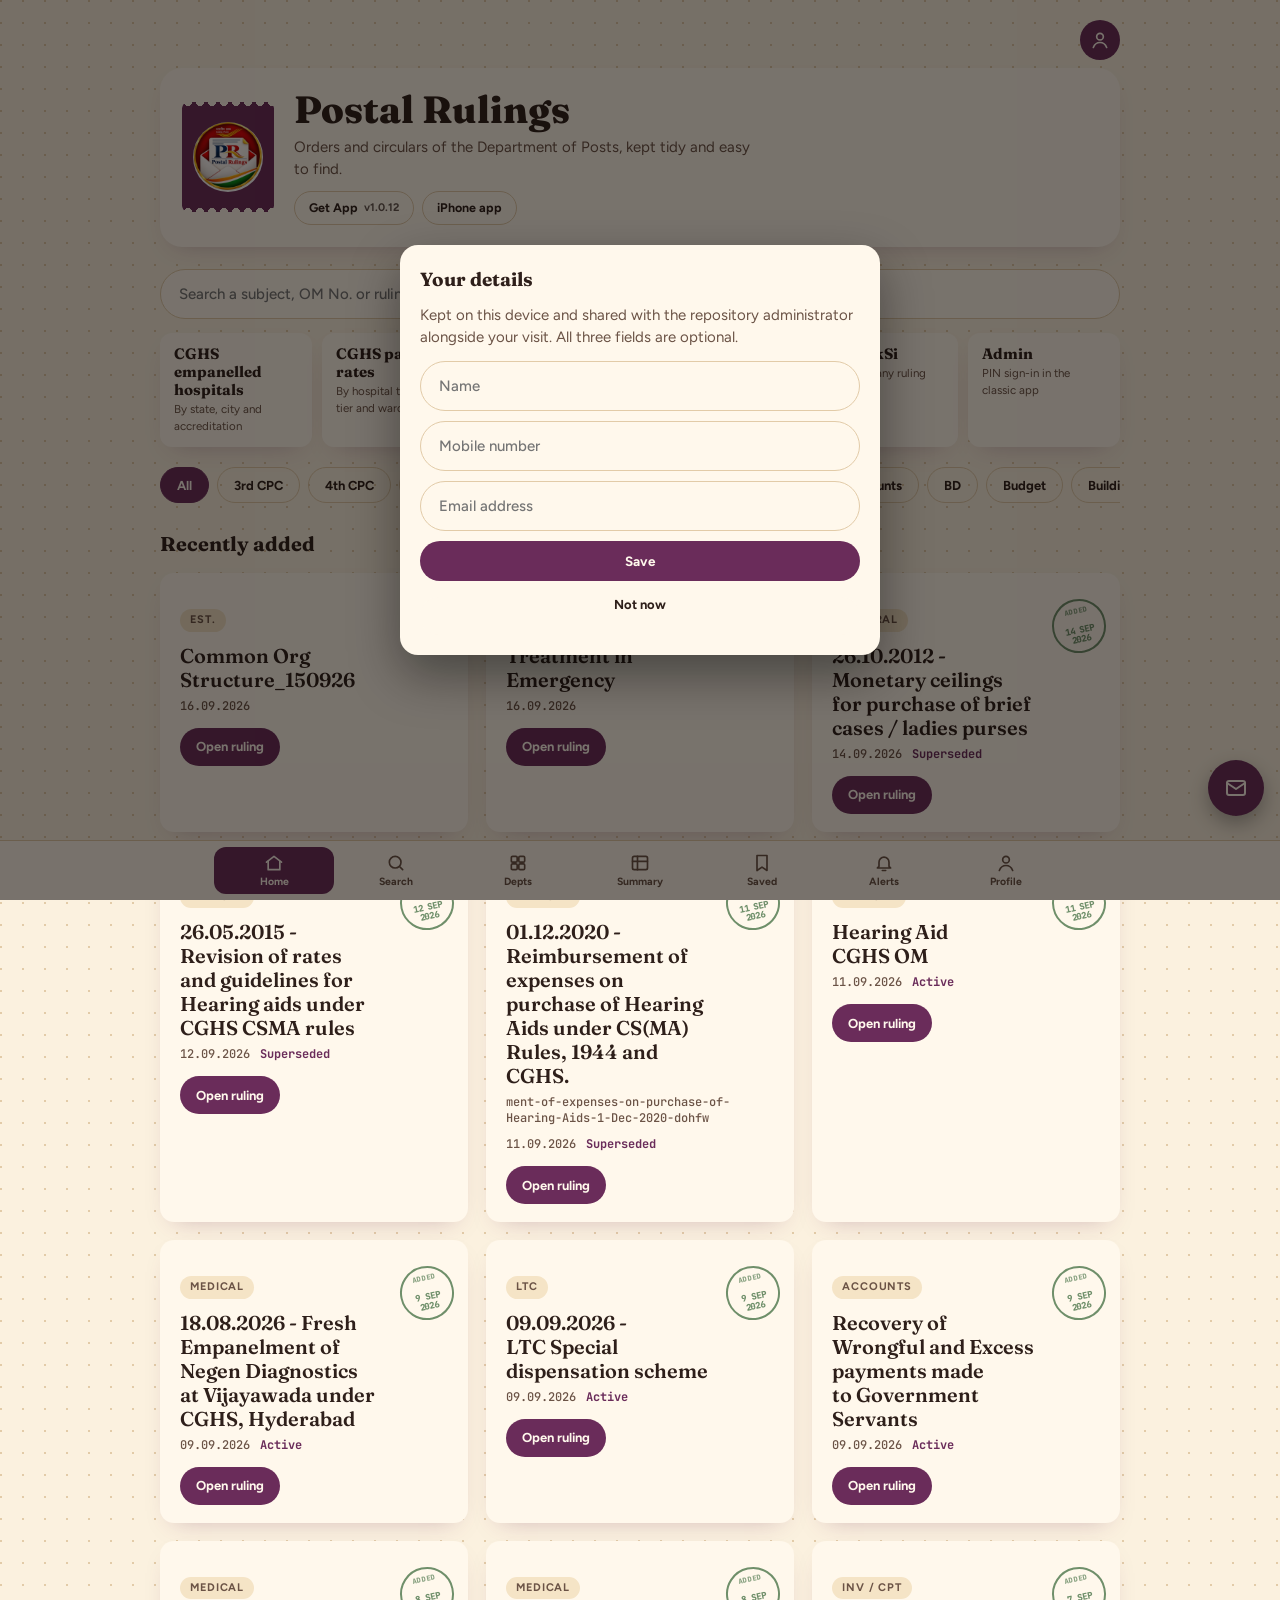
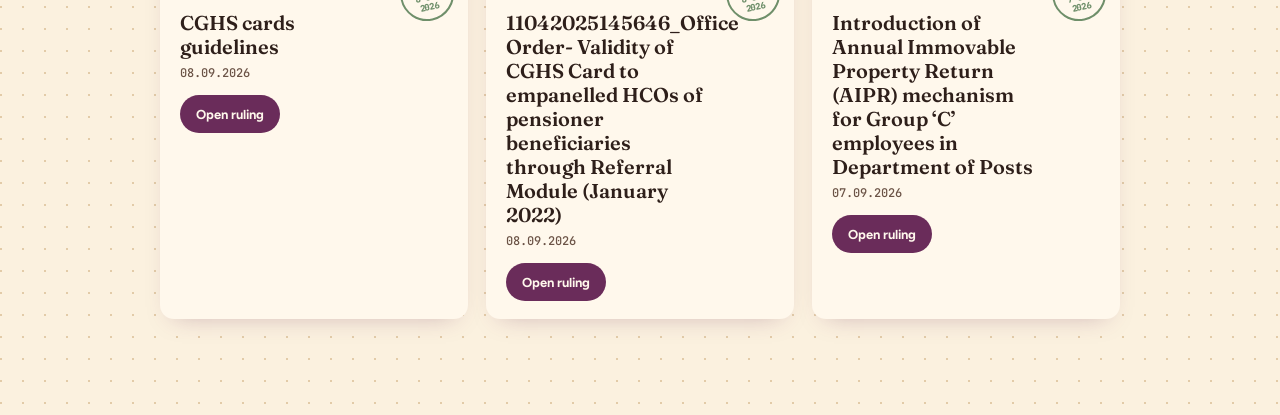
==== commit a122efae: "Add files via upload" ====
--- a/cozy.html
+++ b/cozy.html
@@ -223,6 +223,63 @@
 @media (max-width:380px){.optcards{gap:6px}.oc-t{font-size:13px}}
 @media (prefers-reduced-motion:reduce){.optcard,.oc-ok,.ifield{transition:none}}
 
+/* ---- Screen header band ---- */
+.phead{position:relative;display:flex;align-items:center;gap:16px;padding:22px 22px;margin:0 0 18px;border-radius:22px;color:var(--accent-ink);background:linear-gradient(120deg,var(--accent-fill),color-mix(in srgb,var(--accent-fill) 60%,#ffffff 8%));box-shadow:0 22px 50px -30px rgba(10,20,60,.55);overflow:hidden}
+.phead::after{content:"";position:absolute;right:-50px;top:-70px;width:240px;height:240px;border-radius:50%;background:radial-gradient(circle,rgba(255,255,255,.28),transparent 65%);pointer-events:none}
+.ph-ic{display:grid;place-items:center;flex:0 0 auto;width:54px;height:54px;border-radius:16px;background:rgba(255,255,255,.18);box-shadow:inset 0 0 0 1px rgba(255,255,255,.35)}
+.ph-t{font-size:clamp(22px,5vw,30px);font-weight:800;line-height:1.1;margin:0;color:inherit}
+.ph-s{margin:6px 0 0;font-size:13px;opacity:.88;max-width:60ch}
+.phead .rf-sum{margin-top:10px}
+/* ---- Empty and loading states ---- */
+.estate{display:flex;flex-direction:column;align-items:center;text-align:center;gap:6px;padding:34px 18px;border-radius:20px;background:var(--card);box-shadow:var(--shadow)}
+.es-ic{display:grid;place-items:center;width:72px;height:72px;border-radius:50%;background:color-mix(in srgb,var(--accent) 12%,var(--card));color:var(--accent);margin-bottom:6px}
+.estate b{font-family:var(--font-display);font-size:18px;color:var(--ink)}.estate p{margin:0 0 8px;color:var(--ink-soft);max-width:44ch}
+.skel{display:grid;gap:14px}.sk{height:150px;border-radius:20px;background:linear-gradient(90deg,var(--card) 25%,color-mix(in srgb,var(--accent) 8%,var(--card)) 50%,var(--card) 75%);background-size:200% 100%;animation:shim 1.4s linear infinite}
+@keyframes shim{to{background-position:-200% 0}}
+/* ---- Hospital finder and cards ---- */
+.hf-grid{display:grid;grid-template-columns:repeat(3,minmax(0,1fr));gap:10px;padding:16px 20px 18px}
+.hf-q{grid-column:1/-1}
+.hf-grid .ifield{margin:0}
+.hgrid{display:grid;grid-template-columns:repeat(auto-fill,minmax(320px,1fr));gap:16px}
+.hcard2{display:flex;flex-direction:column;gap:10px;min-width:0;padding:18px;border-radius:20px;background:var(--card);box-shadow:0 18px 40px -26px rgba(10,20,60,.45),0 0 0 1px var(--rule);transition:transform .18s ease,box-shadow .18s ease}
+.hcard2:hover{transform:translateY(-3px);box-shadow:0 26px 50px -26px rgba(10,20,60,.55),0 0 0 1px color-mix(in srgb,var(--accent) 35%,var(--rule))}
+.hc-top{display:flex;gap:12px;align-items:flex-start}
+.hc-mono{display:grid;place-items:center;flex:0 0 auto;width:48px;height:48px;border-radius:14px;font:800 16px var(--font-display);color:var(--accent-ink);background:linear-gradient(135deg,color-mix(in srgb,var(--accent-fill) 70%,#000 10%),var(--accent-fill))}
+.hc-mono.n{background:linear-gradient(135deg,#1E8E5A,#36B37E);color:#fff}
+.hc-name{font-family:var(--font-display);font-size:17px;font-weight:800;line-height:1.25;margin:0;color:var(--ink)}
+.hc-tags{display:flex;flex-wrap:wrap;gap:6px;margin-top:6px}
+.acc{display:inline-flex;align-items:center;gap:4px;height:24px;padding:0 9px;border-radius:999px;font-size:11px;font-weight:800;letter-spacing:.04em;background:color-mix(in srgb,var(--accent) 12%,var(--card));color:var(--accent)}
+.acc.n{background:#E3F4EA;color:#1E7A4D}
+.hc-line{display:flex;gap:8px;align-items:flex-start;margin:0;font-size:13.5px;color:var(--ink-soft);line-height:1.45}
+.hc-line svg{flex:0 0 auto;margin-top:2px;color:var(--accent)}
+.hc-line.v-ok svg{color:#1E8E5A}.hc-line.v-warn{color:#8A5A00}.hc-line.v-warn svg{color:#C98A00}.hc-line.v-bad{color:#9E2F2A}.hc-line.v-bad svg{color:#C9463F}
+.spchips{display:flex;flex-wrap:wrap;gap:6px}
+.spchips span{display:inline-flex;align-items:center;height:26px;padding:0 10px;border-radius:999px;background:var(--paper);color:var(--ink);font-size:12px;font-weight:600;border:1px solid var(--rule)}
+.spmore{height:26px;padding:0 10px;border-radius:999px;border:0;background:transparent;color:var(--accent);font:700 12px var(--font-body);cursor:pointer}
+.hc-acts{display:flex;flex-wrap:wrap;gap:8px;margin-top:2px}
+.hact{display:inline-flex;align-items:center;gap:6px;height:38px;padding:0 13px;border-radius:12px;border:1.5px solid var(--rule);background:var(--paper);color:var(--ink);font:700 12.5px var(--font-body);text-decoration:none}
+.hact svg{color:var(--accent)}
+.hact.pri{background:var(--accent-fill);border-color:var(--accent-fill);color:var(--accent-ink);margin-left:auto}.hact.pri svg{color:inherit}
+.hact:focus-visible,.spmore:focus-visible{outline:2px solid var(--accent);outline-offset:2px}
+.hc-ph{margin:0;font-size:12px;color:var(--ink-soft);user-select:all}
+/* ---- Departments ---- */
+.dtools{display:flex;flex-wrap:wrap;justify-content:space-between;align-items:center;gap:10px;margin:0 0 14px}.dtools .seg{flex:0 1 320px}
+.dgrid{grid-template-columns:repeat(auto-fill,minmax(160px,1fr));gap:12px}
+.dcell{position:relative;align-items:flex-start;gap:6px;padding:16px 14px;border-radius:18px;box-shadow:0 14px 32px -22px rgba(10,20,60,.45),0 0 0 1px var(--rule);transition:transform .15s ease,box-shadow .15s ease}
+.dcell:hover{transform:translateY(-2px)}
+.dmono{display:grid;place-items:center;width:38px;height:38px;border-radius:12px;font:800 13px var(--font-display);background:color-mix(in srgb,var(--accent) 14%,var(--card));color:var(--accent);margin-bottom:4px}
+.dbar{display:block;width:100%;height:5px;border-radius:5px;background:var(--paper);overflow:hidden;margin-top:4px}.dbar i{display:block;height:100%;border-radius:5px;background:var(--accent-fill)}
+.dcell.multi[aria-checked="true"]{box-shadow:0 0 0 2px var(--accent),0 14px 32px -20px color-mix(in srgb,var(--accent) 70%,transparent)}
+.dcell.multi[aria-checked="true"] .dmono{background:var(--accent-fill);color:var(--accent-ink)}
+.dtick{position:absolute;top:10px;right:10px;display:grid;place-items:center;width:22px;height:22px;border-radius:50%;border:2px solid var(--rule);color:transparent;background:var(--card)}
+.dcell.multi[aria-checked="true"] .dtick{background:var(--accent-fill);border-color:var(--accent-fill);color:var(--accent-ink)}
+.dbarbottom{position:sticky;bottom:calc(74px + env(safe-area-inset-bottom,0px));z-index:30;display:flex;align-items:center;justify-content:space-between;gap:10px;margin-top:16px;padding:10px 12px 10px 16px;border-radius:16px;background:var(--card);box-shadow:0 14px 34px -14px rgba(10,20,60,.5),0 0 0 1px var(--rule);font-weight:700;color:var(--ink)}
+.dbarbottom .pdf{margin:0;border:0;cursor:pointer}.dbarbottom .pdf:disabled{opacity:.45;cursor:default}
+.selchips{display:flex;flex-wrap:wrap;gap:8px;align-items:center;margin:-6px 0 14px}
+.chip.on{background:var(--accent-fill);border-color:var(--accent-fill);color:var(--accent-ink)}
+@media (max-width:760px){.hf-grid{grid-template-columns:1fr;padding:12px 14px 14px}.hgrid{grid-template-columns:1fr}.phead{padding:18px}.ph-ic{width:46px;height:46px}.hact.pri{margin-left:0}}
+@media (prefers-reduced-motion:reduce){.sk{animation:none}.hcard2,.dcell{transition:none}}
+
 :root{--paper:#FBF1DF;--card:#FFF8EC;--paper-2:#F5E4C6;--ink:#2E1F1A;--ink-soft:#6B5346;--plum:#6A2C5A;--plum-ink:#FFF8EC;--marigold:#E9A23B;--sage:#6F8F6A;--rule:#E2CBA8;--accent:#6A2C5A;--accent-fill:#6A2C5A;--accent-ink:#FFF8EC;--focus:rgba(106,44,90,.25);--nav-bg:#FFF8EC;--search-r:999px;--font-display:'Fraunces',Georgia,serif;--font-body:'Figtree',system-ui,sans-serif;--shadow:0 10px 24px -14px rgba(106,44,90,.35);color-scheme:light}
 body{background-image:radial-gradient(circle at 1px 1px,var(--rule) 1px,transparent 0);background-size:22px 22px}
 .mast{display:flex;flex-wrap:wrap;gap:16px 20px;align-items:center;background:var(--card);border-radius:22px;padding:22px;box-shadow:var(--shadow);margin-bottom:22px}
@@ -254,7 +311,7 @@
 (function (global) {
   var ENDPOINT = (global.RL_CONFIG && global.RL_CONFIG.endpoint) || '';
   var KEY_IDX = 'rl_index_v2', KEY_SAVED = 'rl_saved';
-  var state = { ov: {}, byId: {}, items: [], cats: [], loaded: false, error: '', query: '', cat: '', saved: [], text: {}, route: 'home' };
+  var state = { catSel: [], ov: {}, byId: {}, items: [], cats: [], loaded: false, error: '', query: '', cat: '', saved: [], text: {}, route: 'home' };
 
   function store(k, v) { try { localStorage.setItem(k, JSON.stringify(v)); } catch (e) {} }
   function fetchJson(url) {
@@ -406,7 +463,9 @@
   function filtered() {
     var q = norm(state.query).trim(), toks = q ? q.split(/\s+/) : [];
     return state.items.filter(function (x) {
-      if (state.cat && x.category !== state.cat) { var od = state.ov[x.id] && state.ov[x.id].depts; if (!(od && od.indexOf(state.cat) >= 0)) return false; }
+      // One department (chip) or several (picked on the Departments screen).
+      var want = (state.catSel && state.catSel.length) ? state.catSel : (state.cat ? [state.cat] : null);
+      if (want) { var od = (state.ov[x.id] && state.ov[x.id].depts) || []; if (want.indexOf(x.category) < 0 && !od.some(function (d) { return want.indexOf(d) >= 0; })) return false; }
       if (!toks.length) return true;
       var o = state.ov[x.id];
       var hay = (x.hay || norm(x.name + ' ' + x.category + ' ' + x.date)) + (o ? ' ' + norm((o.title || '') + ' ' + (o.omNo || '') + ' ' + (o.summary || '') + ' ' + (o.depts || []).join(' ')) : '');
@@ -477,6 +536,19 @@
     }).join('') + '</nav>';
   };
 
+
+  // ---- Shared rich components ----
+  function svgI(d, sz) { return '<svg width="' + (sz || 20) + '" height="' + (sz || 20) + '" viewBox="0 0 24 24" fill="none" stroke="currentColor" stroke-width="1.9" stroke-linecap="round" stroke-linejoin="round" aria-hidden="true">' + d + '</svg>'; }
+  // Screen header band in the theme colour: icon tile, kicker, title, one line, optional chips.
+  function pageHead(icon, kicker, title, sub, chipsHtml, back) {
+    return (back ? '<div class="topbar"><button class="back" data-act="back">Back</button></div>' : '') +
+      '<header class="phead"><div class="ph-ic">' + svgI(icon, 26) + '</div><div style="min-width:0"><div class="rf-kick">' + esc(kicker) + '</div>' +
+      '<h1 class="ph-t">' + esc(title) + '</h1>' + (sub ? '<p class="ph-s">' + esc(sub) + '</p>' : '') + (chipsHtml ? '<div class="rf-sum">' + chipsHtml + '</div>' : '') + '</div></header>';
+  }
+  function emptyState(icon, title, text, action) {
+    return '<div class="estate"><div class="es-ic">' + svgI(icon, 34) + '</div><b>' + esc(title) + '</b><p>' + esc(text) + '</p>' + (action || '') + '</div>';
+  }
+
   // ---- Profile (same details, saved list and reading history as the classic app) ----
   function initials(p) { var n = String(p.name || p.email || p.mobile || '').trim(); return n ? n.charAt(0).toUpperCase() : ''; }
   function profileBtn() {
@@ -484,7 +556,7 @@
     return '<div class="pbar"><a class="pbtn" href="#profile" aria-label="Profile">' + (ini ? esc(ini) :
       '<svg width="20" height="20" viewBox="0 0 24 24" fill="none" stroke="currentColor" stroke-width="2" stroke-linecap="round" aria-hidden="true"><circle cx="12" cy="8" r="4"></circle><path d="M4 21c1.5-4 4.5-6 8-6s6.5 2 8 6"></path></svg>') + '</a></div>';
   }
-  var PAGES = { classic: { label: 'Classic', href: 'index.html' }, cozy: { label: 'Cozy', href: 'cozy.html' }, fireside: { label: 'Fireside', href: 'fireside.html' }, sapphire: { label: 'Sapphire', href: 'sapphire.html' } };
+  var PAGES = { classic: { label: 'Classic', href: 'index.html?classic=1' }, cozy: { label: 'Cozy', href: 'cozy.html' }, fireside: { label: 'Fireside', href: 'fireside.html' }, sapphire: { label: 'Sapphire', href: 'sapphire.html' } };
   function currentTheme() { return /fireside/i.test(location.pathname) ? 'fireside' : /sapphire/i.test(location.pathname) ? 'sapphire' : 'cozy'; }
   function profileView() {
     var p = C.profile(), has = !!(p.name || p.mobile || p.email);
@@ -645,7 +717,7 @@
   }
   function dkOpenSource(src) {
     if (!src) return;
-    if (src.cghs) { location.href = 'index.html'; return; }
+    if (src.cghs) { location.href = '#cghs'; return; }
     if (src.id) { go('#read/' + encodeURIComponent(src.id)); return; }
     if (src.url) window.open(src.url, '_blank', 'noopener');
   }
@@ -779,7 +851,7 @@
       { href: 'pay-fixation.html', title: 'Pay fixation', sub: '7th CPC pay fixation', icon: 'pay' },
       { href: 'https://postalrulings.blogspot.com/', title: 'Blog of Postal Rulings', sub: 'Summaries of every ruling', icon: 'blog', ext: true },
       { href: '#daksi', title: 'Ask DakSi', sub: 'Ask about any ruling', icon: 'ask' },
-      { href: 'index.html', title: 'Admin', sub: 'PIN sign-in in the classic app', icon: 'admin' }];
+      { href: 'index.html?classic=1', title: 'Admin', sub: 'PIN sign-in in the classic app', icon: 'admin' }];
   }
   function toolsRow() {
     if (T.tools) return T.tools(toolList());
@@ -814,8 +886,14 @@
   }
 
   function homeView() {
-    var cat = C.state.cat, items, heading, more = '';
-    if (cat) {
+    var cat = C.state.cat, multi = (C.state.catSel || []).length, items, heading, more = '', selbar = '';
+    if (multi) {
+      var allm = C.sortedByDate(C.filtered()), limm = C.state.limit || 40;
+      items = allm.slice(0, limm);
+      heading = multi + ' departments <span class="count">' + allm.length + (allm.length === 1 ? ' ruling' : ' rulings') + '</span>';
+      selbar = '<div class="selchips">' + C.state.catSel.map(function (d) { return '<button class="chip on" data-act="ddrop" data-cat="' + esc(d) + '" aria-label="Remove ' + esc(d) + '">' + esc(d) + ' ×</button>'; }).join('') + '<button class="hlink" data-act="dclear">Clear all</button><a class="hlink" href="#depts">Change</a></div>';
+      if (allm.length > limm) more = '<button class="more" data-act="more">Show more (' + (allm.length - limm) + ' left)</button>';
+    } else if (cat) {
       var all = C.sortedByDate(C.filtered());
       var lim = C.state.limit || 40;
       items = all.slice(0, lim);
@@ -830,7 +908,7 @@
     return (T.ownProfileBtn ? '' : profileBtn()) + T.header(hctx) +
       '<label class="sr" for="q">Search rulings</label>' +
       '<input id="q" class="search" type="search" placeholder="Search a subject, OM No. or ruling" value="' + esc(C.state.query) + '" data-act="q">' +
-      toolsRow() + chips() + '<h2 class="sec">' + heading + '</h2>' + status() +
+      toolsRow() + chips() + '<h2 class="sec">' + heading + '</h2>' + selbar + status() +
       list(items, cat ? 'No rulings in this department yet.' : 'No rulings yet.') + more;
   }
   function searchView() {
@@ -1004,12 +1082,28 @@
   function deptsView() {
     var counts = {};
     C.state.items.forEach(function (x) { counts[x.category] = (counts[x.category] || 0) + 1; });
-    var h = '<h1 class="page">Departments</h1><p class="note">' + C.state.cats.length + ' departments. Tap one to see its rulings.</p>' + status();
+    var sel = C.state.pick || (C.state.pick = (C.state.catSel || []).slice());
+    var h = pageHead('<rect x="4" y="4" width="7" height="7" rx="1.5"/><rect x="13" y="4" width="7" height="7" rx="1.5"/><rect x="4" y="13" width="7" height="7" rx="1.5"/><rect x="13" y="13" width="7" height="7" rx="1.5"/>',
+      'Browse', 'Departments', C.state.cats.length + ' departments. Tap one, or tick several and see their rulings together.') + status();
     if (!C.state.loaded) return h;
-    return h + '<div class="dgrid">' + C.state.cats.map(function (c) {
-      return '<button class="dcell" data-act="fav" data-cat="' + esc(c) + '"><b>' + esc(c) + '</b><small>' + counts[c] + (counts[c] === 1 ? ' ruling' : ' rulings') + '</small></button>';
+    var max = Math.max.apply(null, C.state.cats.map(function (c) { return counts[c] || 0; }).concat([1]));
+    h += '<div class="dtools"><div class="seg" role="group" aria-label="Choose"><button class="segb" data-act="dmode" data-v="one" aria-pressed="' + !C.state.multi + '">One at a time</button><button class="segb" data-act="dmode" data-v="many" aria-pressed="' + !!C.state.multi + '">Select several</button></div>' +
+      (C.state.multi ? '<div class="pbtns" style="margin:0"><button class="hlink" data-act="dall">Select all</button><button class="hlink" data-act="dnone">Clear</button></div>' : '') + '</div>';
+    h += '<div class="dgrid">' + C.state.cats.map(function (c) {
+      var on = sel.indexOf(c) >= 0, n = counts[c] || 0;
+      return '<button class="dcell' + (C.state.multi ? ' multi' : '') + '" data-act="' + (C.state.multi ? 'dpick' : 'fav') + '" data-cat="' + esc(c) + '"' + (C.state.multi ? ' role="checkbox" aria-checked="' + on + '"' : '') + '>' +
+        '<span class="dmono">' + esc(c.replace(/[^A-Za-z0-9]/g, '').slice(0, 2).toUpperCase() || '•') + '</span>' +
+        '<b>' + esc(c) + '</b><small>' + n + (n === 1 ? ' ruling' : ' rulings') + '</small><span class="dbar"><i style="width:' + Math.max(4, Math.round(n / max * 100)) + '%"></i></span>' +
+        (C.state.multi ? '<span class="dtick" aria-hidden="true"><svg width="14" height="14" viewBox="0 0 24 24"><path d="m5 12 4.5 4.5L19 7" fill="none" stroke="currentColor" stroke-width="3" stroke-linecap="round"/></svg></span>' : '') + '</button>';
     }).join('') + '</div>';
-  }
+    if (C.state.multi) {
+      var tot = 0; sel.forEach(function (c) { tot += counts[c] || 0; });
+      h += '<div class="dbarbottom' + (sel.length ? ' on' : '') + '"><span>' + (sel.length ? sel.length + ' selected · about ' + tot + ' rulings' : 'Tick the departments you want') + '</span>' +
+        '<button class="pdf" data-act="dshow"' + (sel.length ? '' : ' disabled') + '>Show rulings</button></div>';
+    }
+    return h;
+  }
+
 
   // Summary: the app's table of every ruling (title, OM No., dates, status, department, summary),
   // with the same views, column widths and PDF as the classic app.
@@ -1294,15 +1388,40 @@
     return u ? '<a class="hlink" href="' + esc(u) + '" target="_blank" rel="noopener">' + label + ' certificate</a>' : '';
   }
 
-  var HS = { state: '', city: '', acc: '', q: '', show: 30 };
+  var HS = { state: '', city: '', acc: '', q: '', show: 24, open: {} };
+  function parseDay(v) {
+    var m = /^(\d{1,2})[-\/.](\d{1,2})[-\/.](\d{4})/.exec(String(v || '')); if (m) return new Date(+m[3], +m[2] - 1, +m[1]);
+    m = /^(\d{4})-(\d{2})-(\d{2})/.exec(String(v || '')); if (m) return new Date(+m[1], +m[2] - 1, +m[3]);
+    var t = Date.parse(v); return isNaN(t) ? null : new Date(t);
+  }
+  function validity(r) {
+    var to = parseDay(r.t); if (!to) return r.v ? { cls: 'v-ok', label: String(r.v) } : null;
+    var days = Math.round((to - new Date()) / 86400000);
+    var d = to.toLocaleDateString('en-IN', { day: 'numeric', month: 'short', year: 'numeric' });
+    if (days < 0) return { cls: 'v-bad', label: 'Expired ' + d };
+    if (days <= 60) return { cls: 'v-warn', label: 'Valid till ' + d + ' · ' + days + ' days left' };
+    return { cls: 'v-ok', label: 'Valid till ' + d };
+  }
+  var HI = {
+    hosp: '<rect x="4" y="3" width="16" height="18" rx="2"/><path d="M12 7v6M9 10h6M9 21v-4h6v4"/>',
+    pin: '<path d="M12 21s7-6.2 7-11.5A7 7 0 0 0 5 9.5C5 14.8 12 21 12 21z"/><circle cx="12" cy="9.5" r="2.5"/>',
+    state: '<path d="M3 6l6-2 6 2 6-2v14l-6 2-6-2-6 2z"/><path d="M9 4v14M15 6v14"/>',
+    acc: '<path d="M12 3 4 6v6c0 4.5 3.4 8.2 8 9 4.6-.8 8-4.5 8-9V6z"/><path d="m8.5 12 2.5 2.5 4.5-5"/>',
+    search: '<circle cx="11" cy="11" r="7"/><path d="m20 20-3.5-3.5"/>',
+    phone: '<path d="M5 4h4l2 5-2.5 1.5a11 11 0 0 0 5 5L15 13l5 2v4a2 2 0 0 1-2 2A16 16 0 0 1 3 6a2 2 0 0 1 2-2"/>',
+    map: '<path d="M9 4 3 6v14l6-2 6 2 6-2V4l-6 2z"/><path d="M9 4v14M15 6v14"/>',
+    cert: '<circle cx="12" cy="9" r="5"/><path d="m9 13-2 8 5-3 5 3-2-8"/>',
+    rate: '<path d="M7 4h10M7 8h10M7 4c4 0 6 2 6 4s-2 4-6 4l7 8"/>',
+    cal: '<rect x="3" y="5" width="18" height="16" rx="2"/><path d="M3 10h18M8 3v4M16 3v4"/>'
+  };
   function cghsView() {
     loadHosp();
-    var h = '<div class="topbar"><button class="back" data-act="back">Back</button></div><h1 class="page">CGHS empanelled hospitals</h1>' +
-      '<p class="note">From the CGHS site\'s own hospital list, refreshed every night.</p>';
-    if (!CG.hosp) return h + '<p class="empty show">' + esc(CG.hospErr || 'Loading hospitals…') + '</p>' + (CG.hospErr ? '<button class="more" data-act="cg-retry">Try again</button>' : '');
+    var h = '<div class="topbar"><button class="back" data-act="back">Back</button></div>';
+    if (!CG.hosp) return h + pageHead(HI.hosp, 'CGHS', 'Empanelled hospitals', 'From the CGHS site\'s own hospital list, refreshed every night.') + (CG.hospErr ? emptyState(HI.hosp, 'Hospitals could not be loaded', CG.hospErr, '<button class="pdf" data-act="cg-retry">Try again</button>')
+      : '<div class="skel">' + [0, 1, 2].map(function () { return '<div class="sk"></div>'; }).join('') + '</div>');
     var recs = CG.hosp.map(hRec);
     var states = {}, cities = {}, accs = {};
-    recs.forEach(function (r) { var s = stateOf(r.cs); if (s) states[s] = 1; if (!HS.state || s === HS.state) { var c = cityOf(r.cs); if (c) cities[c] = 1; } if (r.a) accs[r.a] = 1; });
+    recs.forEach(function (r) { var s2 = stateOf(r.cs); if (s2) states[s2] = 1; if (!HS.state || s2 === HS.state) { var c = cityOf(r.cs); if (c) cities[c] = 1; } if (r.a) accs[r.a] = 1; });
     var q = HS.q.toLowerCase().trim();
     var hits = recs.filter(function (r) {
       if (HS.state && stateOf(r.cs) !== HS.state) return false;
@@ -1310,22 +1429,41 @@
       if (HS.acc && r.a !== HS.acc) return false;
       return !q || (r.n + ' ' + r.ad + ' ' + r.sp + ' ' + r.cs).toLowerCase().indexOf(q) >= 0;
     });
-    var sel = function (id, act, label, val, opts) {
-      return '<label class="fl"><span>' + label + '</span><select id="' + id + '" data-act="' + act + '"><option value="">All</option>' +
-        opts.sort().map(function (o) { return '<option' + (o === val ? ' selected' : '') + '>' + esc(o) + '</option>'; }).join('') + '</select></label>';
+    var nabh = hits.filter(function (r) { return /nabh/i.test(r.a) && !/non/i.test(r.a); }).length;
+    var sel = function (id, act, icon, label, val, opts) {
+      return '<div class="ifield"><label class="sr" for="' + id + '">' + label + '</label><span class="if-ic">' + svgI(icon) + '</span><select id="' + id + '" data-act="' + act + '"><option value="">' + label + ': all</option>' +
+        opts.sort().map(function (o) { return '<option value="' + esc(o) + '"' + (o === val ? ' selected' : '') + '>' + esc(o) + '</option>'; }).join('') + '</select></div>';
     };
-    h += '<div class="filters">' + sel('hsState', 'hs-state', 'State', HS.state, Object.keys(states)) + sel('hsCity', 'hs-city', 'City', HS.city, Object.keys(cities)) +
-      sel('hsAcc', 'hs-acc', 'Accreditation', HS.acc, Object.keys(accs)) + '</div>' +
-      '<label class="sr" for="hsq">Search hospitals</label><input id="hsq" class="search" type="search" data-act="hsq" placeholder="Search hospital, area or speciality" value="' + esc(HS.q) + '">' +
-      '<p class="note">' + hits.length + (hits.length === 1 ? ' hospital' : ' hospitals') + (CG.hospBusy ? ' · updating…' : '') + '</p>';
-    h += '<div class="srows">' + hits.slice(0, HS.show).map(function (r) {
-      var valid = r.f || r.t ? (r.f || '?') + ' to ' + (r.t || '?') : (r.v || '');
-      return '<article class="hcard"><div class="srow-top">' + (r.a ? '<span class="st">' + esc(r.a) + '</span>' : '') + (r.st ? '<span class="dept">' + esc(r.st) + '</span>' : '') + '</div>' +
-        '<h2 class="srow-title">' + esc(r.n) + '</h2><p class="hmeta">' + esc(r.ad) + (r.cs ? ' · ' + esc(r.cs) : '') + '</p>' +
-        (r.sp ? '<p class="hsp">' + esc(String(r.sp).slice(0, 260)) + (String(r.sp).length > 260 ? '…' : '') + '</p>' : '') +
-        (valid ? '<p class="hmeta">Valid ' + esc(valid) + '</p>' : '') +
-        '<div class="hlinks">' + (r.ph ? '<span class="hlink sel">' + esc(r.ph) + '</span>' : '') + (r.m && /^https?:/.test(r.m) ? '<a class="hlink" href="' + esc(r.m) + '" target="_blank" rel="noopener">Map</a>' : '') +
-        certLink(r.nabh, 'NABH') + certLink(r.nabl, 'NABL') + '<a class="hlink" href="#rates" data-act="rt-hosp" data-n="' + esc(r.n) + '">Package rates</a></div></article>';
+    h += '<section class="rfinder"><div class="rf-head"><div class="rf-h-ic">' + svgI(HI.hosp, 26) + '</div><div style="min-width:0"><div class="rf-kick">CGHS · Hospital finder</div><h1 class="ph-t">Empanelled hospitals</h1><p class="ph-s">From the CGHS site\'s own hospital list, refreshed every night.</p><div class="rf-sum" style="margin-top:10px">' +
+      '<span class="rf-chip">' + hits.length + ' hospitals</span><span class="rf-chip">' + nabh + ' NABH</span>' +
+      (HS.state ? '<span class="rf-chip">' + esc(HS.state) + '</span>' : '') + (HS.city ? '<span class="rf-chip city">' + svgI(HI.pin, 14) + esc(HS.city) + '</span>' : '') +
+      (CG.hospBusy ? '<span class="rf-chip">Updating…</span>' : '') + '</div></div></div>' +
+      '<div class="hf-grid">' + sel('hsState', 'hs-state', HI.state, 'State', HS.state, Object.keys(states)) + sel('hsCity', 'hs-city', HI.pin, 'City', HS.city, Object.keys(cities)) +
+      sel('hsAcc', 'hs-acc', HI.acc, 'Accreditation', HS.acc, Object.keys(accs)) +
+      '<div class="ifield hf-q"><label class="sr" for="hsq">Search hospitals</label><span class="if-ic">' + svgI(HI.search) + '</span><input id="hsq" type="search" data-act="hsq" autocomplete="off" placeholder="Hospital, area or speciality" value="' + esc(HS.q) + '"></div>' +
+      '</div></section>';
+    if (!hits.length) return h + emptyState(HI.hosp, 'No hospital matches', 'Try another city, clear the accreditation filter or search a shorter word.', '');
+    h += '<div class="hgrid">' + hits.slice(0, HS.show).map(function (r) {
+      var va = validity(r), isN = /nabh/i.test(r.a) && !/non/i.test(r.a);
+      var sps = String(r.sp || '').split(/\s*[,;]\s*/).filter(Boolean), openAll = HS.open[r.id], showSp = openAll ? sps : sps.slice(0, 5);
+      var mono = String(r.n || '').replace(/[^A-Za-z ]/g, '').split(/\s+/).filter(Boolean).slice(0, 2).map(function (w) { return w.charAt(0); }).join('').toUpperCase() || 'H';
+      var tel = String(r.ph || '').split(/[,\/;]/)[0].replace(/[^\d+]/g, '');
+      var certU = function (c) { return Array.isArray(c) ? c.filter(function (x) { return /^https?:/.test(String(x)); })[0] : (/^https?:/.test(String(c || '')) ? c : ''); };
+      var nabhU = certU(r.nabh), nablU = certU(r.nabl);
+      return '<article class="hcard2">' +
+        '<div class="hc-top"><span class="hc-mono' + (isN ? ' n' : '') + '">' + esc(mono) + '</span><div style="min-width:0;flex:1"><h2 class="hc-name">' + esc(r.n) + '</h2>' +
+        '<div class="hc-tags">' + (r.a ? '<span class="acc' + (isN ? ' n' : '') + '">' + svgI(HI.acc, 13) + esc(r.a) + '</span>' : '') + (r.st ? '<span class="st">' + esc(r.st) + '</span>' : '') + '</div></div></div>' +
+        '<p class="hc-line">' + svgI(HI.pin, 16) + '<span>' + esc(r.ad) + (r.cs ? ', ' + esc(r.cs) : '') + '</span></p>' +
+        (va ? '<p class="hc-line ' + va.cls + '">' + svgI(HI.cal, 16) + '<span>' + esc(va.label) + '</span></p>' : '') +
+        (sps.length ? '<div class="spchips">' + showSp.map(function (x) { return '<span>' + esc(x) + '</span>'; }).join('') +
+          (sps.length > 5 ? '<button class="spmore" data-act="hs-sp" data-id="' + esc(r.id) + '">' + (openAll ? 'Show less' : '+' + (sps.length - 5) + ' more') + '</button>' : '') + '</div>' : '') +
+        '<div class="hc-acts">' +
+        (tel ? '<a class="hact" href="tel:' + esc(tel) + '">' + svgI(HI.phone, 16) + '<span>Call</span></a>' : '') +
+        (r.m && /^https?:/.test(r.m) ? '<a class="hact" href="' + esc(r.m) + '" target="_blank" rel="noopener">' + svgI(HI.map, 16) + '<span>Map</span></a>' : '') +
+        (nabhU ? '<a class="hact" href="' + esc(nabhU) + '" target="_blank" rel="noopener">' + svgI(HI.cert, 16) + '<span>NABH</span></a>' : '') +
+        (nablU ? '<a class="hact" href="' + esc(nablU) + '" target="_blank" rel="noopener">' + svgI(HI.cert, 16) + '<span>NABL</span></a>' : '') +
+        '<a class="hact pri" href="#rates" data-act="rt-hosp" data-n="' + esc(r.n) + '">' + svgI(HI.rate, 16) + '<span>Package rates</span></a></div>' +
+        (r.ph ? '<p class="hc-ph">' + esc(r.ph) + '</p>' : '') + '</article>';
     }).join('') + '</div>';
     if (hits.length > HS.show) h += '<button class="more" data-act="hs-more">Show more (' + (hits.length - HS.show) + ' left)</button>';
     return h;
@@ -1581,6 +1719,13 @@
   function putBreakups(l) { try { localStorage.setItem('rl_rt_saved_v2', JSON.stringify(l)); } catch (e) {} }
 
   function screens2Click(act, el) {
+    if (act === 'dmode') { C.state.multi = el.getAttribute('data-v') === 'many'; C.state.pick = (C.state.catSel || []).slice(); render(); return true; }
+    if (act === 'dpick') { var dc = el.getAttribute('data-cat'), pk = C.state.pick || (C.state.pick = []), pi = pk.indexOf(dc); if (pi >= 0) pk.splice(pi, 1); else pk.push(dc); render(); return true; }
+    if (act === 'dall') { C.state.pick = C.state.cats.slice(); render(); return true; }
+    if (act === 'dnone') { C.state.pick = []; render(); return true; }
+    if (act === 'dshow') { C.state.catSel = (C.state.pick || []).slice(); C.state.cat = ''; C.state.limit = 40; go('#home'); return true; }
+    if (act === 'dclear') { C.state.catSel = []; C.state.pick = []; C.state.cat = ''; render(); return true; }
+    if (act === 'ddrop') { var dd = el.getAttribute('data-cat'); C.state.catSel = C.state.catSel.filter(function (x) { return x !== dd; }); C.state.pick = C.state.catSel.slice(); render(); return true; }
     if (act === 'cg-retry') { CG.hospTried = CG.ratesTried = false; CG.hospErr = CG.ratesErr = ''; render(); return true; }
     if (act === 'sumsort' && SUM.dragEnd && Date.now() - SUM.dragEnd < 300) return true;
     if (act === 'sumview') { SUM.group = el.getAttribute('data-v') === 'group'; if (!SUM.group) SUM.om = ''; SUM.cap = 100; render(); return true; }
@@ -1591,7 +1736,8 @@
     if (act === 'sumsort') { var k = el.getAttribute('data-k'); if (SUM.sort === k) SUM.dir = -SUM.dir; else { SUM.sort = k; SUM.dir = k === 'date' ? -1 : 1; } render(); return true; }
     if (act === 'sumcat') { SUM.cat = el.getAttribute('data-cat') || ''; SUM.cap = 100; render(); return true; }
     if (act === 'summore') { SUM.cap += 100; render(); return true; }
-    if (act === 'hs-more') { HS.show += 30; render(); return true; }
+    if (act === 'hs-more') { HS.show += 24; render(); return true; }
+    if (act === 'hs-sp') { var hid = el.getAttribute('data-id'); HS.open[hid] = !HS.open[hid]; render(); return true; }
     if (act === 'rt-type' || act === 'rt-tier' || act === 'rt-ward') { RT[act.slice(3)] = el.getAttribute('data-v'); rtSave(); render(); return true; }
     if (act === 'rt-loc') { rtLocate(false); return true; }
     if (act === 'rt-more') { RT.show += 40; render(); return true; }
@@ -1614,7 +1760,7 @@
     var rerender = function (focusId) { clearTimeout(s2Typing); s2Typing = setTimeout(function () { render(); var f = document.getElementById(focusId); if (f) { f.focus(); try { f.setSelectionRange(f.value.length, f.value.length); } catch (e) {} } }, 220); };
     if (act === 'sumom') { var ov2 = el.value.trim(); if (!ov2 || omChoices().some(function (o) { return omKey(o.om) === omKey(ov2); })) { SUM.om = ov2; SUM.cap = 100; render(); var f2 = document.getElementById('sumOm'); if (f2) f2.focus(); } return true; }
     if (act === 'sumq') { SUM.q = el.value; SUM.cap = 100; rerender('sumq'); return true; }
-    if (act === 'hsq') { HS.q = el.value; HS.show = 30; rerender('hsq'); return true; }
+    if (act === 'hsq') { HS.q = el.value; HS.show = 24; rerender('hsq'); return true; }
     if (act === 'rt-q') { RT.q = el.value; RT.show = 40; rerender('rtQ'); return true; }
     if (act === 'rt-city') { var v = el.value.trim(); var hit = RT_T1.concat(RT_T2).filter(function (c) { return rtKey(c) === rtKey(v); })[0];
       if (hit || !v) { rtPickCity(hit || '', hit ? null : RT.tier); RT.msg = ''; render(); var f3 = document.getElementById('rtCity'); if (f3) { f3.focus(); f3.setSelectionRange(f3.value.length, f3.value.length); } } else { RT.city = v; } return true; }
@@ -1623,9 +1769,9 @@
     return false;
   }
   function screens2Change(act, el) {
-    if (act === 'hs-state') { HS.state = el.value; HS.city = ''; HS.show = 30; render(); return true; }
-    if (act === 'hs-city') { HS.city = el.value; HS.show = 30; render(); return true; }
-    if (act === 'hs-acc') { HS.acc = el.value; HS.show = 30; render(); return true; }
+    if (act === 'hs-state') { HS.state = el.value; HS.city = ''; HS.show = 24; render(); return true; }
+    if (act === 'hs-city') { HS.city = el.value; HS.show = 24; render(); return true; }
+    if (act === 'hs-acc') { HS.acc = el.value; HS.show = 24; render(); return true; }
     if (act === 'rt-sp') { RT.sp = el.value; RT.show = 40; render(); return true; }
     if (act === 'rt-city') { var v = el.value.trim(); rtPickCity(v); RT.msg = ''; render(); return true; }
     return false;
@@ -1646,7 +1792,7 @@
     else if (r === 'rates') { route = 'rates'; view = ratesView(); }
     else view = homeView();
     app.innerHTML = '<main class="wrap">' + view + '</main>' + T.nav(route === 'read' ? '' : route) +
-      (route === 'home' || route === 'search' || route === 'saved' || route === 'depts' || route === 'alerts' ? '<a class="dk-fab" href="#daksi" aria-label="Ask DakSi"><svg width="24" height="24" viewBox="0 0 24 24" fill="none" stroke="currentColor" stroke-width="2" stroke-linecap="round" stroke-linejoin="round" aria-hidden="true"><rect x="3" y="5" width="18" height="14" rx="2"></rect><path d="m3 7 9 6 9-6"></path></svg></a>' : '');
+      (route === 'home' || route === 'search' || route === 'saved' || route === 'alerts' ? '<a class="dk-fab" href="#daksi" aria-label="Ask DakSi"><svg width="24" height="24" viewBox="0 0 24 24" fill="none" stroke="currentColor" stroke-width="2" stroke-linecap="round" stroke-linejoin="round" aria-hidden="true"><rect x="3" y="5" width="18" height="14" rx="2"></rect><path d="m3 7 9 6 9-6"></path></svg></a>' : '');
     document.body.setAttribute('data-route', route);
     var on = document.querySelector('.chip[aria-pressed="true"]');
     // Bring the chosen chip into view inside its row only; the page itself must not move.
@@ -1693,7 +1839,7 @@
       return;
     }
     if (act === 'open') { go('#read/' + encodeURIComponent(el.getAttribute('data-id'))); }
-    else if (act === 'cat') { C.state.cat = el.getAttribute('data-cat') || ''; C.state.limit = 40; render(); var h = document.querySelector('.sec'); if (h && h.scrollIntoView) h.scrollIntoView({ block: 'start', behavior: 'smooth' }); }
+    else if (act === 'cat') { C.state.catSel = []; C.state.cat = el.getAttribute('data-cat') || ''; C.state.limit = 40; render(); var h = document.querySelector('.sec'); if (h && h.scrollIntoView) h.scrollIntoView({ block: 'start', behavior: 'smooth' }); }
     else if (act === 'more') { C.state.limit = (C.state.limit || 40) + 40; render(); }
     else if (act === 'back') { history.length > 1 ? history.back() : go('#home'); }
     else if (act === 'save') {
@@ -1717,8 +1863,8 @@
     }
     else if (act === 'id-later') { try { localStorage.setItem('rl_idasked', '1'); } catch (x) {} closeSheet(); visitPing(); }
     else if (act === 'signout') { C.signOut(); render(); idSheet(); }
-    else if (act === 'fav') { C.state.cat = el.getAttribute('data-cat') || ''; C.state.limit = 40; go('#home'); }
-    else if (act === 'theme') { var k = el.getAttribute('data-theme'); try { localStorage.setItem('rl_front', k); } catch (x) {} if (k !== currentTheme()) location.href = PAGES[k].href; }
+    else if (act === 'fav') { C.state.catSel = []; C.state.cat = el.getAttribute('data-cat') || ''; C.state.limit = 40; go('#home'); }
+    else if (act === 'theme') { var k = el.getAttribute('data-theme'); try { localStorage.setItem('rl_front', k); if (k === 'classic') sessionStorage.removeItem('rl_classic'); } catch (x) {} if (k !== currentTheme()) location.href = k === 'classic' ? 'index.html' : PAGES[k].href; }
     else if (act === 'dl-close') { try { localStorage.setItem('rl_dl_dismissed', '1'); } catch (x) {} var b = document.querySelector('.dlbar'); if (b) b.remove(); }
   });
   document.addEventListener('change', function (e) { if (e.target && e.target.getAttribute) screens2Change(e.target.getAttribute('data-act'), e.target); });
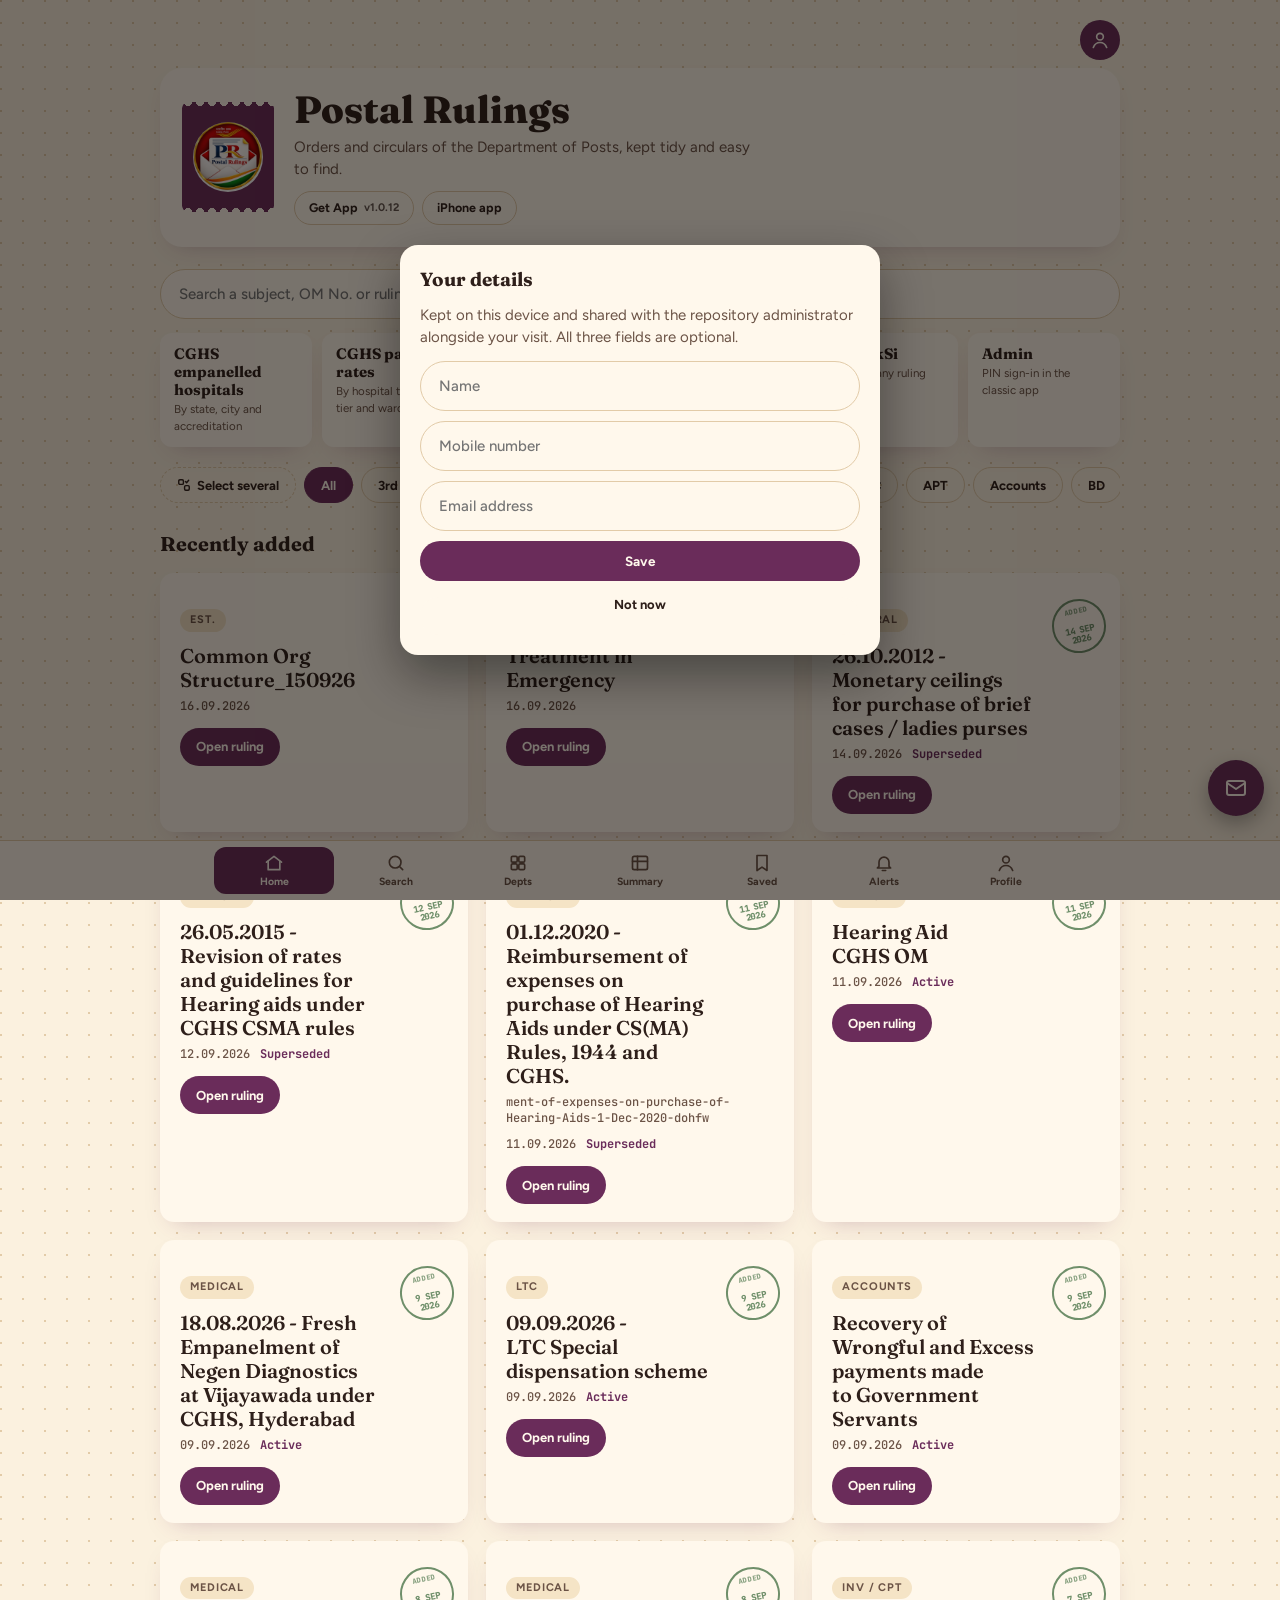
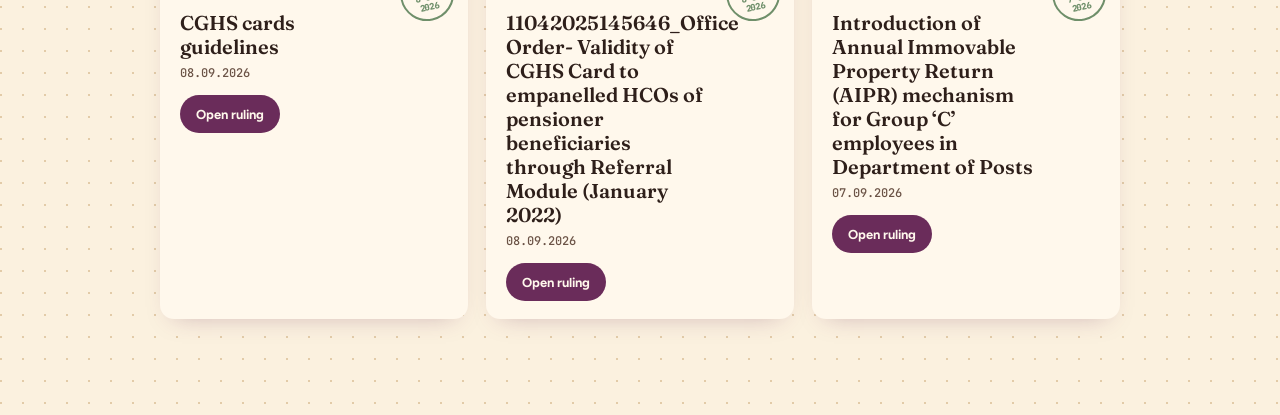
==== commit 2c6c1cd3: "Add files via upload" ====
--- a/cozy.html
+++ b/cozy.html
@@ -9,7 +9,7 @@
 <link rel="icon" type="image/png" sizes="192x192" href="icons/icon-192.png">
 <meta name="theme-color" content="#6A2C5A">
 <link rel="preconnect" href="https://fonts.gstatic.com" crossorigin>
-<link rel="stylesheet" href="https://fonts.googleapis.com/css2?family=Fraunces:opsz,wght@9..144,600;9..144,800&family=Figtree:wght@400;500;700&family=JetBrains+Mono:wght@500&display=swap">
+<link rel="stylesheet" href="https://fonts.googleapis.com/css2?family=Fraunces:opsz,wght@9..144,600;9..144,800&family=Figtree:wght@400;500;700&family=JetBrains+Mono:wght@500&family=Literata:opsz,wght@7..72,400;7..72,700&family=Mukta:wght@400;600&display=swap">
 <style>
 *{box-sizing:border-box}
 body{margin:0;font-family:var(--font-body);font-size:15px;line-height:1.5;color:var(--ink);background:var(--paper);padding-left:max(16px,env(safe-area-inset-left,0px));padding-right:max(16px,env(safe-area-inset-right,0px));padding-top:20px;padding-bottom:calc(96px + env(safe-area-inset-bottom,0px));min-height:100vh}
@@ -280,6 +280,24 @@
 @media (max-width:760px){.hf-grid{grid-template-columns:1fr;padding:12px 14px 14px}.hgrid{grid-template-columns:1fr}.phead{padding:18px}.ph-ic{width:46px;height:46px}.hact.pri{margin-left:0}}
 @media (prefers-reduced-motion:reduce){.sk{animation:none}.hcard2,.dcell{transition:none}}
 
+/* ---- Saved post paper: same reading font, size and colours as the classic reader ---- */
+.docpaper{font-family:'Literata','Mukta',Georgia,serif;font-optical-sizing:auto;line-height:1.65;color:#1f1a15;background:var(--doc-bg,#FFFFFF);border-radius:16px;padding:22px 20px;box-shadow:0 18px 40px -26px rgba(10,20,60,.45),0 0 0 1px var(--rule);overflow-wrap:break-word;overflow-x:auto;-webkit-font-smoothing:antialiased;text-rendering:optimizeLegibility;font-kerning:normal;
+  --rl-grad:linear-gradient(120deg,var(--c-brand,#B30000),var(--c-brand-3,#E23A2E))}
+.docpaper.plain{white-space:pre-wrap}
+.docpaper img{max-width:100%;height:auto}
+[data-rl-doc] table{zoom:var(--rl-zoom,1)}
+[data-rl-doc] p,[data-rl-doc] li,[data-rl-doc] td,[data-rl-doc] th,[data-rl-doc] div,[data-rl-doc] span,[data-rl-doc] font,[data-rl-doc] b,[data-rl-doc] strong,[data-rl-doc] em,[data-rl-doc] i,[data-rl-doc] u,[data-rl-doc] a,[data-rl-doc] blockquote,[data-rl-doc] caption{font-family:inherit!important}
+.sumpaper{font-family:'Literata','Mukta',Georgia,serif;font-size:15px;line-height:1.65;color:#1f1a15;background:#FFFBEB;border-left:3px solid #FFCB05;text-align:justify;text-align-last:left;hyphens:auto}
+.rsec-row{display:flex;flex-wrap:wrap;justify-content:space-between;align-items:center;gap:8px;margin-bottom:10px}.rsec-row .rsec-h{margin:0}
+.fontbar{display:flex;align-items:center;gap:6px}.fontbar span{min-width:44px;text-align:center;font:700 12.5px var(--font-body);color:var(--ink-soft)}
+.chiprow{display:flex;align-items:flex-start;gap:8px;margin:0 0 20px;min-width:0}
+.chiprow .chips{flex:1;min-width:0;margin:0}
+.mtoggle{flex:0 0 auto;display:inline-flex;align-items:center;gap:6px;border-style:dashed}
+.mtoggle[aria-pressed="true"]{border-style:solid}
+.chip.tick{display:inline-flex;align-items:center;gap:7px}
+.cbox{display:inline-block;width:14px;height:14px;border-radius:4px;border:2px solid currentColor;opacity:.55;flex:0 0 auto}
+.chip.tick[aria-checked="true"] .cbox{opacity:1;background:currentColor;box-shadow:inset 0 0 0 2px var(--accent-fill)}
+
 :root{--paper:#FBF1DF;--card:#FFF8EC;--paper-2:#F5E4C6;--ink:#2E1F1A;--ink-soft:#6B5346;--plum:#6A2C5A;--plum-ink:#FFF8EC;--marigold:#E9A23B;--sage:#6F8F6A;--rule:#E2CBA8;--accent:#6A2C5A;--accent-fill:#6A2C5A;--accent-ink:#FFF8EC;--focus:rgba(106,44,90,.25);--nav-bg:#FFF8EC;--search-r:999px;--font-display:'Fraunces',Georgia,serif;--font-body:'Figtree',system-ui,sans-serif;--shadow:0 10px 24px -14px rgba(106,44,90,.35);color-scheme:light}
 body{background-image:radial-gradient(circle at 1px 1px,var(--rule) 1px,transparent 0);background-size:22px 22px}
 .mast{display:flex;flex-wrap:wrap;gap:16px 20px;align-items:center;background:var(--card);border-radius:22px;padding:22px;box-shadow:var(--shadow);margin-bottom:22px}
@@ -503,6 +521,1207 @@
   },
   nav: function (route) { return window.RL_NAV(route); }
 };
+
+</script>
+<script>
+/* Saved-post layout: the classic app's own reader pipeline, copied unchanged, so posts keep the
+   alignment, indents, numbering, tables and fonts the admin saved. */
+window.RLDocFix = (function () {
+  class DocFix {
+
+  styleTables(html) {
+    if (!html || html.indexOf('<table') < 0) return html || '';
+    let d;
+    try { d = new DOMParser().parseFromString('<div>' + html + '</div>', 'text/html').body.firstChild; }
+    catch (e) { return html; }
+    const T = this.TBL();
+    d.querySelectorAll('[data-rl-tblwrap]').forEach(w => { if (!w.querySelector('table')) w.remove(); });
+    d.querySelectorAll('table').forEach(tb => {
+      // The scrolling shell is applied even to already-styled tables — without
+      // it a wide table saved by an earlier version stays clipped on a phone.
+      if (!tb.parentElement || !tb.parentElement.getAttribute('data-rl-tblwrap')) {
+        const w0 = document.createElement('div');
+        w0.setAttribute('data-rl-tblwrap', '1'); w0.setAttribute('style', T.wrap);
+        tb.replaceWith(w0); w0.appendChild(tb);
+      }
+      // A table wrapped twice (an older save, or pasted inside another table
+      // box) showed as a box inside a box: the outer shells are removed.
+      {
+        const w = tb.parentElement;
+        // Empty lines left inside a table box (or the box around it) showed
+        // as a blank strip under the table.
+        const isEmpty = (n) => n !== tb && !n.contains(tb) && !(n.textContent || '').replace(/[\s\u00a0\u200b]/g, '') && !(n.querySelector && n.querySelector('img,table,iframe,video')) && !/^(IMG|TABLE|IFRAME|VIDEO)$/.test(n.tagName);
+        const dropEmpty = (box) => { if (box) Array.from(box.childNodes).forEach(n => { if (n.nodeType === 3 ? !n.textContent.replace(/[\s\u00a0\u200b]/g, '') : (n.nodeType === 1 && isEmpty(n))) n.remove(); }); };
+        dropEmpty(w);
+        let p = w && w.parentElement;
+        const shell = (q) => (q.getAttribute('data-rl-tblwrap') || /border|box-shadow/.test(q.getAttribute('style') || '')) && !q.matches('td,th,li,[data-rl-sec]');
+        while (p && p !== d && shell(p) && (dropEmpty(p), p.children.length === 1) && (p.getAttribute('data-rl-tblwrap') || /border|box-shadow/.test(p.getAttribute('style') || '')) && !p.matches('td,th,li,[data-rl-sec]')) {
+          const up = p.parentElement; p.replaceWith(w); p = up;
+        }
+        w.querySelectorAll('[data-rl-tblwrap]').forEach(inner => { if (inner !== w && inner.contains(tb)) { inner.replaceWith(...Array.from(inner.childNodes)); } });
+      }
+      const nc = tb.rows[0] ? tb.rows[0].cells.length : 0;
+      // A table the editor sized by hand (column widths, wrap) keeps its widths.
+      const sized = tb.getAttribute('data-rl-sized') === '1';
+      if (nc >= 3 && !sized) { tb.style.width = 'max-content'; tb.style.minWidth = '100%'; }
+      if (tb.getAttribute('data-rl-styled') === '4') return;   // versioned: older passes get restyled
+      // A table pasted from Excel keeps the sheet's own fonts, fills and borders.
+      if (tb.getAttribute('data-rl-keepfmt') === '1') {
+        tb.setAttribute('data-rl-styled', '4');
+        tb.setAttribute('style', 'border-collapse:collapse;font-size:13px;' + (tb.getAttribute('style') || ''));
+        tb.querySelectorAll('colgroup').forEach(x => x.remove());
+        Array.from(tb.querySelectorAll('td,th')).forEach(cell => cell.setAttribute('style', 'padding:4px 8px;vertical-align:top;' + (cell.getAttribute('style') || '')));
+        return;
+      }
+      tb.setAttribute('data-rl-styled', '4');
+      const keepTw = sized ? (tb.style.width || '') : '', keepTl = sized ? (tb.style.tableLayout || '') : '';
+      tb.setAttribute('style', T.tbl + (sized ? (keepTw ? 'width:' + keepTw + ';min-width:0;' : '') + (keepTl ? 'table-layout:' + keepTl + ';' : '') : ''));
+      if (!sized) { tb.querySelectorAll('colgroup').forEach(x => x.remove()); tb.removeAttribute('width'); }
+      const rows = Array.from(tb.rows);
+      // A header that spans two Excel-style rows (a top cell with rowSpan=2
+      // sitting beside its own sub-column headers on row 2) is still all
+      // header — row 0's own rowSpans say how many rows that covers.
+      // A table made without a header (To table with the header box off, or
+      // No header) keeps its first row as a normal row.
+      const noHead = tb.getAttribute('data-rl-nohead') === '1' && !(rows[0] && rows[0].querySelector('th'));
+      const headRows = noHead ? 0 : (rows[0] ? Math.max(1, ...Array.from(rows[0].cells).map(c => c.rowSpan || 1)) : 1);
+      rows.forEach((tr, i) => {
+        const isHead = i < headRows;
+        tr.setAttribute('style', isHead ? T.headTr : ((i % 2 === (noHead ? 1 : 0)) ? T.zebra : ''));
+        Array.from(tr.cells).forEach((cell, j) => {
+          if (isHead) {
+            const th = document.createElement('th');
+            th.innerHTML = cell.innerHTML;
+            // A merge lives in these two attributes; recreating the cell
+            // without them silently undid every header merge on save.
+            if (cell.colSpan > 1) th.colSpan = cell.colSpan;
+            if (cell.rowSpan > 1) th.rowSpan = cell.rowSpan;
+            // The header band is always the India Post red with white type: a
+            // background the conversion guessed at is conversion noise, and
+            // honouring it left the header white-on-white.
+            th.setAttribute('style', T.th + (sized && cell.style && cell.style.width ? 'width:' + cell.style.width + ';' : '') + (sized && cell.style && cell.style.whiteSpace ? 'white-space:' + cell.style.whiteSpace + ';' : ''));
+            // OCR / pasted headers often carry a white highlight background and
+            // dark text, which is illegible on the red band — strip both.
+            th.querySelectorAll('*').forEach(k => {
+              if (k.style) { k.style.background = 'transparent'; k.style.backgroundColor = 'transparent'; k.style.color = 'inherit'; }
+              if (k.removeAttribute) { k.removeAttribute('bgcolor'); }
+            });
+            cell.replaceWith(th);
+          } else {
+            const txt = (cell.textContent || '').trim();
+            const own2 = cell.style && cell.style.background ? 'background:' + cell.style.background + ';' : '';
+            const keepW = sized && cell.style && cell.style.width ? 'width:' + cell.style.width + ';' : '';
+            const keepWs = sized && cell.style && cell.style.whiteSpace ? 'white-space:' + cell.style.whiteSpace + ';overflow-wrap:anywhere;' : '';
+            cell.removeAttribute('width');
+            cell.setAttribute('style', T.td + (j === 0 ? T.first : '') + (j > 0 && this.isNumCell(txt) && !keepWs ? T.num : '') + own2 + keepW + keepWs);
+          }
+        });
+      });
+      if (!tb.parentElement || !tb.parentElement.getAttribute('data-rl-tblwrap')) {
+        const w = document.createElement('div');
+        w.setAttribute('data-rl-tblwrap', '1'); w.setAttribute('style', T.wrap);
+        tb.replaceWith(w); w.appendChild(tb);
+      }
+    });
+    return d.innerHTML;
+  }
+
+  TBL() {
+    return {
+      wrap: 'overflow-x:auto;max-width:100%;touch-action:pan-x pan-y;overscroll-behavior-x:contain;-webkit-overflow-scrolling:touch;border:1px solid #ecdcc0;border-radius:18px;background:#fff;box-shadow:0 6px 18px rgba(122,78,10,.12),0 1px 3px rgba(122,78,10,.08);margin:0 0 20px;',
+      cap: 'display:block;padding:10px 14px;background:#FFFBEB;border-bottom:1px solid #f4e6b4;font-size:10.5px;font-weight:800;letter-spacing:.09em;text-transform:uppercase;color:#8a6a00;',
+      // width:max-content is what gives the wrapper something to scroll: at
+      // width:100% the columns squash and the text is clipped instead.
+      tbl: 'width:max-content;min-width:100%;border-collapse:collapse;font-size:13px;',
+      th: 'background:transparent;color:#fff;font-weight:700;font-size:var(--rl-th-fs,10.5px);letter-spacing:var(--rl-th-ls,.06em);text-transform:var(--rl-th-tt,uppercase);padding:10px 12px;text-align:left;line-height:1.35;border:1px solid var(--rl-th-bd,#8F0000);border-bottom:2px solid var(--rl-th-ul,#FFCB05);-webkit-text-fill-color:#fff;',
+      headTr: 'background:var(--rl-grad,#B30000);',
+      td: 'padding:11px 14px;border:1px solid var(--rl-chip-line,#EFE2C8);vertical-align:top;line-height:1.55;color:#000;',
+      first: 'font-weight:700;color:#6e0000;',
+      num: 'text-align:right;font-variant-numeric:tabular-nums;white-space:nowrap;',
+      zebra: 'background:var(--rl-zebra,#FFF3D1);',
+    };
+  }
+
+  isNumCell(s) { return /^[\u20b9<{?(\[]?\s*[\d][\d.,oO\s\-\u2013\/]*(?:\/\-|\/)?\s*[)\]]?$/.test(String(s || '').trim()) && /\d/.test(s); }
+
+  // Build the styled table markup from a rows array. hasHeader=true promotes
+  // row 0 to the red header band; otherwise every row is a body row (safer
+  // when OCR gave us no trustworthy header line).
+  // opts (all optional, defaults keep the long-standing look):
+  //   plain    light cream header instead of the red band
+  //   grid     a rule around every cell
+  //   zebra    alternate row tint (default on)
+  //   firstCol first column emphasised (default on)
+  tableHtml(rows, caption, hasHeader, opts) {
+    if (opts && opts.cells) return this.cellsTableHtml_(opts.cells, caption);
+    if (!rows || !rows.length) return '';
+    const T = this.TBL(), esc = (x) => this.escapeHtml(x);
+    const o = opts || {};
+    const zebraOn = o.zebra !== false, firstOn = o.firstCol !== false;
+    const gridRule = o.grid ? 'border:1px solid #ece5db;' : '';
+    const thStyle = o.plain
+      ? 'background:#FFFBEB;color:#8a6a00;font-weight:800;font-size:11px;letter-spacing:.05em;text-transform:uppercase;padding:9px 12px;text-align:left;line-height:1.35;border-bottom:1px solid #f4e6b4;' + gridRule
+      : T.th;
+    rows = this.alignRows(rows);
+    const cols = rows.reduce((m, r) => Math.max(m, r.length), 0);
+    const pad = (r) => { const x = r.slice(); while (x.length < cols) x.push(''); return x; };
+    const head = hasHeader ? pad(rows[0]) : null;
+    const body = (hasHeader ? rows.slice(1) : rows).map(pad);
+    // Repeated neighbouring cells become one merged cell when asked for, which
+    // is how a table whose merged headings the conversion flattened is put back.
+    const spans = (grid, down, across) => {
+      const R = grid.length;
+      const info = grid.map(r => r.map(() => ({ rs: 1, cs: 1, skip: false })));
+      const same = (a, b) => String(a || '').trim() && String(a || '').trim() === String(b || '').trim();
+      if (across) for (let i = 0; i < R; i++) for (let j = 0; j < cols; j++) {
+        if (info[i][j].skip) continue;
+        let k = j + 1;
+        while (k < cols && !info[i][k].skip && same(grid[i][j], grid[i][k])) { info[i][k].skip = true; info[i][j].cs++; k++; }
+      }
+      if (down) for (let j = 0; j < cols; j++) for (let i = 0; i < R; i++) {
+        if (info[i][j].skip) continue;
+        let k = i + 1;
+        while (k < R && !info[k][j].skip && info[k][j].cs === info[i][j].cs && same(grid[i][j], grid[k][j])) {
+          info[k][j].skip = true; info[i][j].rs++; k++;
+        }
+      }
+      return info;
+    };
+    const hInfo = head ? spans([head], false, !!o.mergeAcross)[0] : null;
+    const bInfo = spans(body, !!o.mergeDown, !!o.mergeAcross);
+    const spanAttr = (c) => (c.rs > 1 ? ' rowspan="' + c.rs + '"' : '') + (c.cs > 1 ? ' colspan="' + c.cs + '"' : '');
+    let h = '<div style="' + T.wrap + '">';
+    if (caption) h += '<span style="' + T.cap + '">' + esc(caption) + '</span>';
+    h += '<table' + (hasHeader ? '' : ' data-rl-nohead="1"') + (o.keepRows ? ' data-rl-keep="1"' : '') + ' style="' + T.tbl + '">';
+    if (head) {
+      h += '<thead><tr' + (o.plain ? '' : ' style="' + T.headTr + '"') + '>';
+      head.forEach((c, j) => {
+        if (hInfo[j].skip) return;
+        h += '<th' + spanAttr(hInfo[j]) + ' style="' + thStyle + '">' + esc(c) + '</th>';
+      });
+      h += '</tr></thead>';
+    }
+    h += '<tbody>';
+    body.forEach((r, i) => {
+      h += '<tr' + ((zebraOn && i % 2) ? ' style="' + T.zebra + '"' : '') + '>';
+      r.forEach((c, j) => {
+        if (bInfo[i][j].skip) return;
+        const merged = bInfo[i][j].rs > 1 || bInfo[i][j].cs > 1;
+        const st = T.td + gridRule + (firstOn && j === 0 ? T.first : '')
+          + (j > 0 && this.isNumCell(c) ? T.num : '')
+          + (merged ? 'vertical-align:middle;text-align:center;' : '');
+        h += '<td' + spanAttr(bInfo[i][j]) + ' style="' + st + '">' + (esc(c) || '&nbsp;') + '</td>';
+      });
+      h += '</tr>';
+    });
+    return h + '</tbody></table></div>';
+  }
+
+  escapeHtml(s) { return String(s == null ? '' : s).replace(/&/g, '&amp;').replace(/</g, '&lt;').replace(/>/g, '&gt;'); }
+  htmlFromBlocks(blocks) {
+    let out = '', inList = false;
+    (blocks || []).forEach(b => {
+      if (b.kind === 'table') { if (inList) { out += '</ul>'; inList = false; } out += this.tableHtml(b.rows, b.caption, b.hasHeader); return; }
+      if (b.kind === 'list') { if (!inList) { out += '<ul>'; inList = true; } out += '<li>' + this.escapeHtml(b.text) + '</li>'; return; }
+      if (inList) { out += '</ul>'; inList = false; }
+      if (b.kind === 'heading') out += '<h3>' + this.escapeHtml(b.text) + '</h3>';
+      else out += '<p>' + this.escapeHtml(b.text) + '</p>';
+    });
+    if (inList) out += '</ul>';
+    return this.linkifyHtml(out) || '<p></p>';
+  }
+
+  tableHtml(rows, caption, hasHeader, opts) {
+    if (opts && opts.cells) return this.cellsTableHtml_(opts.cells, caption);
+    if (!rows || !rows.length) return '';
+    const T = this.TBL(), esc = (x) => this.escapeHtml(x);
+    const o = opts || {};
+    const zebraOn = o.zebra !== false, firstOn = o.firstCol !== false;
+    const gridRule = o.grid ? 'border:1px solid #ece5db;' : '';
+    const thStyle = o.plain
+      ? 'background:#FFFBEB;color:#8a6a00;font-weight:800;font-size:11px;letter-spacing:.05em;text-transform:uppercase;padding:9px 12px;text-align:left;line-height:1.35;border-bottom:1px solid #f4e6b4;' + gridRule
+      : T.th;
+    rows = this.alignRows(rows);
+    const cols = rows.reduce((m, r) => Math.max(m, r.length), 0);
+    const pad = (r) => { const x = r.slice(); while (x.length < cols) x.push(''); return x; };
+    const head = hasHeader ? pad(rows[0]) : null;
+    const body = (hasHeader ? rows.slice(1) : rows).map(pad);
+    // Repeated neighbouring cells become one merged cell when asked for, which
+    // is how a table whose merged headings the conversion flattened is put back.
+    const spans = (grid, down, across) => {
+      const R = grid.length;
+      const info = grid.map(r => r.map(() => ({ rs: 1, cs: 1, skip: false })));
+      const same = (a, b) => String(a || '').trim() && String(a || '').trim() === String(b || '').trim();
+      if (across) for (let i = 0; i < R; i++) for (let j = 0; j < cols; j++) {
+        if (info[i][j].skip) continue;
+        let k = j + 1;
+        while (k < cols && !info[i][k].skip && same(grid[i][j], grid[i][k])) { info[i][k].skip = true; info[i][j].cs++; k++; }
+      }
+      if (down) for (let j = 0; j < cols; j++) for (let i = 0; i < R; i++) {
+        if (info[i][j].skip) continue;
+        let k = i + 1;
+        while (k < R && !info[k][j].skip && info[k][j].cs === info[i][j].cs && same(grid[i][j], grid[k][j])) {
+          info[k][j].skip = true; info[i][j].rs++; k++;
+        }
+      }
+      return info;
+    };
+    const hInfo = head ? spans([head], false, !!o.mergeAcross)[0] : null;
+    const bInfo = spans(body, !!o.mergeDown, !!o.mergeAcross);
+    const spanAttr = (c) => (c.rs > 1 ? ' rowspan="' + c.rs + '"' : '') + (c.cs > 1 ? ' colspan="' + c.cs + '"' : '');
+    let h = '<div style="' + T.wrap + '">';
+    if (caption) h += '<span style="' + T.cap + '">' + esc(caption) + '</span>';
+    h += '<table' + (hasHeader ? '' : ' data-rl-nohead="1"') + (o.keepRows ? ' data-rl-keep="1"' : '') + ' style="' + T.tbl + '">';
+    if (head) {
+      h += '<thead><tr' + (o.plain ? '' : ' style="' + T.headTr + '"') + '>';
+      head.forEach((c, j) => {
+        if (hInfo[j].skip) return;
+        h += '<th' + spanAttr(hInfo[j]) + ' style="' + thStyle + '">' + esc(c) + '</th>';
+      });
+      h += '</tr></thead>';
+    }
+    h += '<tbody>';
+    body.forEach((r, i) => {
+      h += '<tr' + ((zebraOn && i % 2) ? ' style="' + T.zebra + '"' : '') + '>';
+      r.forEach((c, j) => {
+        if (bInfo[i][j].skip) return;
+        const merged = bInfo[i][j].rs > 1 || bInfo[i][j].cs > 1;
+        const st = T.td + gridRule + (firstOn && j === 0 ? T.first : '')
+          + (j > 0 && this.isNumCell(c) ? T.num : '')
+          + (merged ? 'vertical-align:middle;text-align:center;' : '');
+        h += '<td' + spanAttr(bInfo[i][j]) + ' style="' + st + '">' + (esc(c) || '&nbsp;') + '</td>';
+      });
+      h += '</tr>';
+    });
+    return h + '</tbody></table></div>';
+  }
+
+  cellsTableHtml_(g, caption) {
+    const T = this.TBL(), esc = (x) => this.escapeHtml(x);
+    // A table read from a PDF keeps the PDF's own look: black text, black ruling lines, plain header (data-rl-keepfmt).
+    const base = 'padding:5px 8px;border:1px solid #000;color:#000;vertical-align:top;background:#fff;';
+    let nh = Math.min(g.headRows || 0, g.R - 1);
+    for (let r = 0; r < nh; r++) for (let c = 0; c < g.C; c++) { const s = g.spans[r][c]; if (!s.skip && r + s.rs > nh) nh = Math.min(g.R - 1, r + s.rs); }
+    const cell = (r, c, st) => {
+      const s = g.spans[r][c]; if (s.skip) return '';
+      const txt = esc(g.grid[r][c]).replace(/\n/g, '<br>') || '&nbsp;';
+      return '<td' + (s.rs > 1 ? ' rowspan="' + s.rs + '"' : '') + (s.cs > 1 ? ' colspan="' + s.cs + '"' : '') + ' style="' + st + (s.ghost && !g.grid[r][c] ? 'border:none;' : '') + '">' + txt + '</td>';
+    };
+    let h = '<div style="' + T.wrap + '">';
+    if (caption) h += '<span style="' + T.cap + '">' + esc(caption) + '</span>';
+    h += '<table data-rl-nohead="1" data-rl-keepfmt="1" data-rl-keep="1" style="border-collapse:collapse;width:max-content;min-width:100%;font-size:13px;">';
+    h += '<tbody>';
+    for (let r = 0; r < g.R; r++) {
+      h += '<tr>';
+      for (let c = 0; c < g.C; c++) {
+        const s = g.spans[r][c], merged = s.rs > 1 || s.cs > 1;
+        h += cell(r, c, base + (r < nh ? 'font-weight:700;text-align:center;vertical-align:middle;' : ((!merged && c > 0 && this.isNumCell(g.grid[r][c])) ? 'text-align:right;' : '') + (merged ? 'vertical-align:middle;text-align:center;' : '')));
+      }
+      h += '</tr>';
+    }
+    return h + '</tbody></table></div>';
+  }
+
+  alignRows(rows) {
+    const cols = rows.reduce((m, r) => Math.max(m, r.length), 0);
+    const full = rows.filter(r => r.length === cols).map(r => r.map(c => this.cellKind_(c)));
+    const colK = full.length >= 2 ? this.colKinds_(full, cols) : null;
+    return rows.map(r => {
+      if (colK && r.length < cols) {
+        const pos = this.alignPlace_(r.map(c => this.cellKind_(c)), colK);
+        if (pos) { const out = Array(cols).fill(''); pos.forEach((p, i) => { out[p] = r[i]; }); return out; }
+      }
+      const money = [];
+      let lead = r.slice();
+      while (lead.length && this.moneyCells(lead[lead.length - 1]).length) money.unshift(lead.pop());
+      const out = lead.slice();
+      if (!money.length && out.length < cols && /^[yn]$/.test(this.cellKind_(out[0]))) { while (out.length < cols) out.unshift(''); return out; }
+      while (out.length + money.length < cols) out.push('');
+      return out.concat(money);
+    });
+  }
+
+  moneyCells(t) {
+    const re = /(?:[\u20b9<{?(]\s?[a-zA-Z]?\s?)?\d[\d,oOlsS]*(?:,\s?[\doOlsS]+)*\s?\/\-?|\d[\d,oO]{2,}(?:\s?[\-\u2013]\s?\d[\d,oO]{2,})+/g;
+    return String(t || '').match(re) || [];
+  }
+
+  alignPlace_(kinds, colK) {
+    const k = kinds.length, cols = colK.length; if (!k || k >= cols || cols > 14) return null;
+    const fit = (a, b) => !a || !b ? 0 : a === b ? 1 : ((a === 'y' && b === 'n') || (a === 'n' && b === 'y') ? 0.3 : -0.5);
+    let best = null; const pos = [];
+    const go = (i, from, sc, sum) => {
+      if (i === k) { if (!best || sc > best.sc + 1e-9 || (Math.abs(sc - best.sc) < 1e-9 && sum > best.sum)) best = { sc: sc, sum: sum, pos: pos.slice() }; return; }
+      for (let p = from; p <= cols - (k - i); p++) { pos[i] = p; go(i + 1, p + 1, sc + fit(kinds[i], colK[p]), sum + p); }
+    };
+    go(0, 0, 0, 0);
+    return best && best.sc > 0 ? best.pos : null;
+  }
+
+  cellKind_(c) {
+    c = String(c == null ? '' : c).trim(); if (!c) return '';
+    if (/^\d{4}\s*[-\u2013\/]\s*\d{2,4}$/.test(c)) return 'y';
+    return this.isNumCell(c) || this.moneyCells(c).length ? 'n' : 't';
+  }
+
+  colKinds_(kindRows, cols) {
+    const out = [];
+    for (let j = 0; j < cols; j++) { const n = { y: 0, n: 0, t: 0 }; kindRows.forEach(r => { if (n[r[j]] != null) n[r[j]]++; }); const m = Math.max(n.y, n.n, n.t); out.push(m ? (n.y === m ? 'y' : n.n === m ? 'n' : 't') : ''); }
+    return out;
+  }
+
+  linkifyHtml(html) {
+    let s = String(html || '');
+    if (!s || !/https?:\/\/|www\./i.test(s)) return s;
+    // Text the reader explicitly unlinked is parked aside first, so the
+    // auto-linker cannot turn a bare address back into a link on every save.
+    const keep = [];
+    s = s.replace(/<span[^>]*data-nolink[^>]*>[\s\S]*?<\/span>/gi, (m) => {
+      keep.push(m); return '\u0000NL' + (keep.length - 1) + '\u0000';
+    });
+    const parts = s.split(/(<[^>]+>)/);
+    for (let i = 0; i < parts.length; i++) {
+      if (i % 2 === 1) continue;                        // inside a tag
+      parts[i] = parts[i].replace(/(^|[\s(])((?:https?:\/\/|www\.)[^\s<>")]+[^\s<>").,;:!?])/gi,
+        (m, pre, u) => pre + '<a href="' + (u.indexOf('www.') === 0 ? 'https://' + u : u) +
+          '" target="_blank" rel="noopener" style="color:var(--c-brand);text-decoration:underline">' + u + '</a>');
+    }
+    // Do not double-wrap what was already inside an anchor.
+    return parts.join('').replace(/(<a\b[^>]*>)\s*<a\b[^>]*>([^<]*)<\/a>/gi, '$1$2')
+      .replace(/\u0000NL(\d+)\u0000/g, (m, i) => keep[+i] || '');
+  }
+
+  normalizeShortLines_(html) {
+    if (!html) return html;
+    let d;
+    try { d = new DOMParser().parseFromString('<div>' + html + '</div>', 'text/html').body.firstChild; }
+    catch (e) { return html; }
+    try { this.stripLeakedFonts_(d); } catch (e) {}
+    d.querySelectorAll('p, div').forEach(el => { if (!el.querySelector('img, table, p, div, ul, ol') && !(el.textContent || '').replace(/[\s\u00a0\u200b]/g, '') && el.querySelector('br')) el.innerHTML = '<br>'; });
+    // Tables saved with the original red header band and cream stripes follow the chosen theme:
+    // the band is one gradient across the whole header row.
+    d.querySelectorAll('tr').forEach(tr => {
+      if (tr.closest('table[data-rl-design]')) return;   // a designed table keeps its own look
+      const cs = Array.from(tr.cells); if (!cs.length) return;
+      const band = (c) => c.tagName === 'TH' || /background[^;]*(b30000|179,\s*0,\s*0|rl-grad)/i.test(c.getAttribute('style') || '');
+      if (cs.every(band)) {
+        tr.style.background = 'var(--rl-grad,#B30000)';
+        cs.forEach(c => { c.style.background = 'transparent'; c.style.setProperty('text-transform', 'var(--rl-th-tt,uppercase)'); c.style.setProperty('font-size', 'var(--rl-th-fs,10.5px)'); c.style.setProperty('letter-spacing', 'var(--rl-th-ls,.06em)'); c.style.setProperty('border-color', 'var(--rl-th-bd,#8F0000)'); c.style.setProperty('border-bottom-color', 'var(--rl-th-ul,#FFCB05)'); });
+      } else {
+        const bg = tr.style.backgroundColor;
+        if (bg === 'rgb(252, 250, 246)') tr.style.background = 'var(--rl-chip-bg,#fcfaf6)';
+        cs.forEach(c => { if (c.style.backgroundColor === 'rgb(252, 250, 246)') c.style.background = 'var(--rl-chip-bg,#fcfaf6)'; });
+      }
+    });
+    // Grey text left over from the source document reads black.
+    d.querySelectorAll('[style*="color"], font[color]').forEach(el => {
+      const c = el.style.color || el.getAttribute('color') || ''; if (!c) return;
+      let r, g, b; const pr = document.createElement('i'); pr.style.color = c;
+      const m = /rgba?\((\d+),\s*(\d+),\s*(\d+)/.exec(pr.style.color);
+      if (m) { r = +m[1]; g = +m[2]; b = +m[3]; }
+      else { const x = /^#?([0-9a-f]{3}|[0-9a-f]{6})$/i.exec(c.trim()); if (!x) { if (/gr[ae]y/i.test(c)) { el.style.color = '#000'; el.removeAttribute('color'); } return; } let v = x[1]; if (v.length === 3) v = v.replace(/./g, '$&$&'); r = parseInt(v.slice(0, 2), 16); g = parseInt(v.slice(2, 4), 16); b = parseInt(v.slice(4, 6), 16); }
+      if (Math.max(r, g, b) - Math.min(r, g, b) <= 40 && Math.max(r, g, b) < 225) { el.style.color = '#000'; el.removeAttribute('color'); }
+    });
+    d.querySelectorAll('p, div').forEach(el => {
+      if (el.querySelector('table, p, div, ul, ol, img')) return;
+      const custom = el.style.getPropertyPriority('line-height') === 'important' && el.style.getPropertyPriority('margin') === 'important';
+      if (custom) return;
+      const t = (el.textContent || '').replace(/\u00a0/g, ' ').trim();
+      if (!t) return;
+      // Top/bottom only: the shorthand wiped the left margin that holds a
+      // list item's indent, so short items jumped back to the margin.
+      if (t.length < 60) { el.style.setProperty('margin-top', '0', 'important'); el.style.setProperty('margin-bottom', '2px', 'important'); el.style.setProperty('line-height', '1.4', 'important'); }
+    });
+    // Hanging indent from Word ("padding-left:39pt; text-indent:-39pt") whose
+    // marker was followed by a space, not a tab: the text ran on right after
+    // "(1)" and only the wrapped lines sat 39pt in. The marker now gets the
+    // hanging width, so every line of the text starts at the same place. A
+    // hanging indent with no marker is dropped.
+    d.querySelectorAll('p, li, div').forEach(el => {
+      if (el.hasAttribute('data-rl-hg') || el.closest('table') || el.querySelector('p, div, table, ul, ol')) return;
+      const ti = el.style.textIndent; if (!ti || !/^-/.test(ti.trim())) return;
+      const unit = (/[a-z%]+$/i.exec(ti.trim()) || ['px'])[0], hang = Math.abs(parseFloat(ti));
+      if (!hang) return;
+      const padProp = el.style.paddingLeft ? 'padding-left' : (el.style.marginLeft ? 'margin-left' : '');
+      const pad = padProp ? parseFloat(el.style.getPropertyValue(padProp)) : 0;
+      const padUnit = padProp ? ((/[a-z%]+$/i.exec(el.style.getPropertyValue(padProp).trim()) || ['px'])[0]) : unit;
+      if (!pad || padUnit !== unit || Math.abs(pad - hang) > hang * 0.25) return;
+      const tw = document.createTreeWalker(el, NodeFilter.SHOW_TEXT);
+      let tn = tw.nextNode(); while (tn && !tn.nodeValue.replace(/\u00a0/g, ' ').trim()) tn = tw.nextNode();
+      if (!tn) return;
+      const m = /^(\s*)(\(?(?:\d{1,3}(?:\.\d{1,3})*|[ivxlc]{1,6}|[a-z])[.)]|\(\d{1,3}\)|\([ivxlc]{1,6}\)|\([a-z]\)|[\u2022\u25AA\u25CF\u2013\-])[\s\u00a0]+/i.exec(tn.nodeValue);
+      el.setAttribute('data-rl-hg', '1');
+      if (!m) { el.style.textIndent = '0'; el.style.setProperty(padProp, '0', el.style.getPropertyPriority(padProp)); return; }
+      const rest = tn.splitText(m[0].length);
+      const sp = document.createElement('span');
+      sp.style.cssText = 'display:inline-block;min-width:' + hang + unit + ';text-indent:0;';
+      sp.textContent = m[2];
+      tn.parentNode.insertBefore(sp, rest);
+      tn.nodeValue = m[1];
+    });
+    // Two list items run into one paragraph ("… two-wheeler ii) Copy of …"):
+    // each later marker starts its own item again, with the same indent.
+    d.querySelectorAll('[data-rl-mp]').forEach(item => {
+      const mks = Array.from(item.querySelectorAll('[data-rl-mk]'));
+      for (let k = mks.length - 1; k >= 1; k--) {
+        const mk = mks[k];
+        try {
+          const r = document.createRange(); r.setStartBefore(mk); r.setEndAfter(item.lastChild);
+          const frag = r.extractContents();
+          const ni = item.cloneNode(false); ni.removeAttribute('data-rl-start'); ni.removeAttribute('id');
+          ni.appendChild(frag);
+          item.parentNode.insertBefore(ni, item.nextSibling);
+        } catch (eS) {}
+      }
+      // Trailing spaces left where the split was.
+      const last = item.lastChild; if (last && last.nodeType === 3) last.nodeValue = last.nodeValue.replace(/[\s\u00a0]+$/, '');
+    });
+    // A (i)/(a) sub-list placed straight under a numbered paragraph but saved
+    // without its indent is set one level in, the way the order prints it.
+    {
+      const TOP = /^(decimal|upper-roman|upper-roman-paren|upper-alpha|upper-alpha-paren)$/, SUB = /^(roman|roman-rparen|roman-paren|alpha|alpha-paren|alpha-bracket)$/;
+      let lastTop = false;
+      Array.from(d.querySelectorAll('[data-rl-mp]')).filter(el => !(el.parentElement && el.parentElement.closest('[data-rl-mp]'))).forEach(el => {
+        const st = el.getAttribute('data-rl-mp') || '', lvl = parseInt(el.getAttribute('data-rl-lvl') || '0', 10) || 0;
+        const ml = parseFloat(el.style.marginLeft) || 0, ml0 = parseInt(el.getAttribute('data-rl-ml0') || '0', 10) || 0;
+        if (TOP.test(st) && lvl === 0) { lastTop = true; return; }
+        if (SUB.test(st) && lastTop && lvl === 0 && ml < 1 && ml0 === 0) {
+          el.setAttribute('data-rl-lvl', '1'); el.setAttribute('data-rl-ml0', '0');
+          if (!el.getAttribute('data-rl-base')) el.setAttribute('data-rl-base', st);
+          el.style.setProperty('margin-left', '36px', 'important');
+        }
+      });
+    }
+    // Same for plain-text sub-items (no list markup): "i) … two-wheeler ii)
+    // Copy of …" is split at the next marker in sequence, and a run of
+    // i)/(a) paragraphs right under a numbered paragraph is indented.
+    {
+      const ROM = ['i','ii','iii','iv','v','vi','vii','viii','ix','x','xi','xii','xiii','xiv','xv'];
+      const nextOf = (m) => { const r = ROM.indexOf(m); if (r >= 0 && r < ROM.length - 1 && !(m.length === 1 && m !== 'i' && m !== 'v' && m !== 'x')) return ROM[r + 1]; if (/^[a-z]$/.test(m)) return String.fromCharCode(m.charCodeAt(0) + 1); return null; };
+      const startRe = /^[\s\u00a0]*(\()?([ivx]{1,4}|[a-z])\)[\s\u00a0]/i;
+      const isBlock = (el) => !el.closest('td,th') && !(el.parentElement && el.parentElement.closest('[data-rl-mp]')) && !el.querySelector('p,div,table,ul,ol,li');
+      const queue = Array.from(d.querySelectorAll('p,div,li,[data-rl-mp]')).filter(isBlock);
+      while (queue.length) {
+        const el = queue.shift();
+        const t = (el.textContent || '');
+        const m = startRe.exec(t); if (!m) continue;
+        const open = !!m[1]; let cur = m[2].toLowerCase(); const nx = nextOf(cur); if (!nx) continue;
+        const pat = new RegExp('(\\S)[\\s\\u00a0]+(' + (open ? '\\(' : '') + nx + '\\))[\\s\\u00a0]', 'i');
+        const w = document.createTreeWalker(el, NodeFilter.SHOW_TEXT); let tn, done = false, seenStart = false;
+        while (!done && (tn = w.nextNode())) {
+          const v = tn.nodeValue; if (!seenStart) { if (v.trim()) seenStart = true; }
+          const mm = pat.exec(v); if (!mm) continue;
+          if (open && /\b(clause|para|paragraph|rule|sub|item|of|in|under|at|and|or)$/i.test(v.slice(0, mm.index + 1))) continue;
+          try {
+            const r = document.createRange(); r.setStart(tn, mm.index + 1); r.setEndAfter(el.lastChild);
+            const frag = r.extractContents();
+            const ni = el.cloneNode(false); ni.removeAttribute('id'); ni.appendChild(frag);
+            const f = ni.firstChild; if (f && f.nodeType === 3) f.nodeValue = f.nodeValue.replace(/^[\s\u00a0]+/, '');
+            // A numbered item: the typed "ii)" becomes the item's own marker.
+            const mk0 = el.querySelector('[data-rl-mk]');
+            if (mk0) {
+              const w2 = document.createTreeWalker(ni, NodeFilter.SHOW_TEXT); const t2 = w2.nextNode();
+              const lead = new RegExp('^[\\s\\u00a0]*' + (open ? '\\(' : '') + nx + '\\)[\\s\\u00a0]*', 'i');
+              if (t2 && lead.test(t2.nodeValue)) { t2.nodeValue = t2.nodeValue.replace(lead, ''); const mk = mk0.cloneNode(false); mk.textContent = (open ? '(' : '') + nx + ')\u00a0'; ni.insertBefore(mk, ni.firstChild); }
+              ni.removeAttribute('data-rl-start');
+            }
+            el.parentNode.insertBefore(ni, el.nextSibling);
+            queue.unshift(ni); done = true;
+          } catch (eX) { done = true; }
+        }
+      }
+      const blocks = Array.from(d.querySelectorAll('p,div,[data-rl-mp]')).filter(el => !el.closest('td,th') && !el.querySelector('p,div,table,ul,ol,li') && !(el.parentElement && el.parentElement.closest('[data-rl-mp]')));
+      let under = false;
+      blocks.forEach(el => {
+        const t = (el.textContent || '').replace(/\u00a0/g, ' ').trim(); if (!t) return;
+        const isTop = /^(\d{1,2}|[IVX]{1,4})[.)]\s/.test(t) || /^(decimal|upper-roman|upper-roman-paren)$/.test(el.getAttribute('data-rl-mp') || '');
+        const isSub = startRe.test(t) && !(parseInt(el.getAttribute('data-rl-lvl') || '0', 10) > 0);
+        if (isTop) { under = true; return; }
+        if (isSub && under) {
+          if ((parseFloat(el.style.marginLeft) || 0) < 1) el.style.setProperty('margin-left', '36px', 'important');
+          return;
+        }
+        if (!isSub && !(parseFloat(el.style.marginLeft) > 0)) under = /^(\d{1,2}|[IVX]{1,4})[.)]\s/.test(t) ? true : under && t.length > 0 && false;
+      });
+    }
+    // Indented list items whose indent was lost that way get it back from
+    // their saved level.
+    d.querySelectorAll('[data-rl-lvl],[data-rl-ml0]').forEach(el => {
+      const lvl = parseInt(el.getAttribute('data-rl-lvl') || '0', 10) || 0;
+      const want = (parseInt(el.getAttribute('data-rl-ml0') || '0', 10) || 0) + lvl * 36;
+      if (!want) return;
+      if ((parseFloat(el.style.marginLeft) || 0) < want) el.style.setProperty('margin-left', want + 'px', 'important');
+    });
+    // A letterhead/address block converted as a one-column table (each line
+    // its own row) carries a data-table's full cell padding per line — same
+    // fix as short paragraphs, applied to short table cells instead.
+    d.querySelectorAll('td, th').forEach(el => {
+      if (el.closest('table[data-rl-design]')) return;
+      const t = (el.textContent || '').replace(/\u00a0/g, ' ').trim();
+      if (t && t.length < 60) { el.style.setProperty('padding', '1px 9px', 'important'); el.style.setProperty('line-height', '1.4', 'important'); }
+    });
+    // A layout fix that trips over unusual markup must never blank the page.
+    try { this.justifyBody_(d); } catch (e) {}
+    try { this.tightAddress_(d); } catch (e) {}
+    try { this.centerLetterhead_(d); } catch (e) {}
+    // Numbers in the reader follow the items' order (a split or joined item
+    // otherwise keeps a stale "ii)" where "iii)" belongs).
+    try { if (d.querySelector('[data-rl-mk]')) this.renumberMarkers(d); } catch (e) {}
+    return d.innerHTML;
+  }
+
+  tightAddress_(root) {
+    var head = /^(to|copy\s*(?:also\s+)?(?:to|forwarded|submitted|for)|copies?\s+(?:also\s+)?(?:to|forwarded|for)|forwarded\s+to|distribution|for\s+information)\b/i;
+    var stopA = /^(subject|sub\s*[:.\-]|sir\b|madam\b|ref\b|reference\b)/i;
+    var txtA = function (x) { return x.replace(/<[^>]+>/g, '').replace(/&nbsp;|\u00a0/g, ' ').replace(/&[a-z]+;/g, ' ').replace(/\s+/g, ' ').trim(); };
+    var tightA = function (el) {
+      if (el.hasAttribute('data-rl-ul')) return;
+      var mlA = el.style.marginLeft;
+      el.style.setProperty('margin', '0', 'important');
+      if (mlA && parseFloat(mlA)) el.style.setProperty('margin-left', mlA, 'important');
+      el.style.setProperty('line-height', '1.4', 'important');
+      if (el.tagName === 'TD') el.style.setProperty('padding', '0 9px', 'important');
+      else { el.style.setProperty('padding-top', '0', 'important'); el.style.setProperty('padding-bottom', '0', 'important'); }
+      // Blank lines inside the block: stacked <br>s, and a <br> left at the
+      // start or end of a line by the conversion.
+      var h = el.innerHTML, h0 = h;
+      if (/<br\s*\/?>(?:\s|&nbsp;|\u00a0)*$/i.test(h0.replace(/(?:<br\s*\/?>(?:\s|&nbsp;|\u00a0)*){0}$/i, '')) && /<br\s*\/?>(?:\s|&nbsp;|\u00a0)*<br\s*\/?>(?:\s|&nbsp;|\u00a0)*$/i.test(h0)) el.setAttribute('data-rl-trail', '1');
+      h = h.replace(/(<br\s*\/?>)(?:(?:\s|&nbsp;|\u00a0)*<br\s*\/?>)+((?:\s|&nbsp;|\u00a0|<(?!br\b)[^>]*>)*(?:to|copy\s*(?:also\s+)?(?:to|forwarded|submitted|for)|copies?\s+(?:also\s+)?(?:to|forwarded|for)|forwarded\s+to|distribution|for\s+information)\b)/gi, '$1\u0001<br>$2');
+      h = h.replace(/<br\s*\/?>(?:\s|&nbsp;|\u00a0)*(?=<br)/gi, '');
+      h = h.replace(/\u0001/g, '');
+      h = h.replace(/^(?:\s|&nbsp;|\u00a0|<br\s*\/?>)+|(?:\s|&nbsp;|\u00a0|<br\s*\/?>)+$/gi, '');
+      if (h !== h0) el.innerHTML = h;
+      Array.prototype.forEach.call(el.querySelectorAll('span,font,b,strong,i,em,u'), function (c) {
+        c.style.setProperty('line-height', 'inherit', 'important');
+        c.style.setProperty('margin', '0', 'important');
+      });
+    };
+    // Addressee lines that open with a bullet, number or (i)/(a) marker are set
+    // as real bullets: the marker in a fixed gutter, wrapped text aligned
+    // under the text, continuation lines indented to match.
+    var mark = /^((?:\s|&nbsp;|\u00a0|<(?!br|\/)[^>]+>)*)([\u2022\u25AA\u25CF\u25E6\u25CB\u2023\u2043\u27A2\u27A4\u25BA\u2713\u00B7\uF0B7\uF0D8\uF0A7\uF076\uF0FC*\-\u2013\u2014]|o(?=\s)|\(?\d{1,2}[.)]|\(\d{1,2}\)|\(?[ivx]{1,5}\)|\(?[a-z]\)|[ivx]{1,5}\.|[a-z]\.)(?:\s|&nbsp;|\u00a0)+/i;
+    var markT = /^([\u2022\u25AA\u25CF\u25E6\u25CB\u2023\u2043\u27A2\u27A4\u25BA\u2713\u00B7\uF0B7\uF0D8\uF0A7\uF076\uF0FC*\-\u2013\u2014]|o(?=\s)|\(?\d{1,2}[.)]|\(\d{1,2}\)|\(?[ivx]{1,5}\)|\(?[a-z]\)|[ivx]{1,5}\.|[a-z]\.)\s+/i;
+    // Drops the first n characters of text from a line's markup, across the
+    // separate runs (marker / tab / text) the conversion splits it into.
+    var stripLead = function (html, n) {
+      var box = document.createElement('span'); box.innerHTML = html;
+      var w = document.createTreeWalker(box, NodeFilter.SHOW_TEXT), tn;
+      while (n > 0 && (tn = w.nextNode())) {
+        var v = tn.nodeValue.replace(/^[\s\u00a0]+/, function (s) { return s; });
+        var lead = v.length - v.replace(/^[\s\u00a0]+/, '').length;
+        var take = Math.min(v.length, n + lead);
+        tn.nodeValue = v.slice(take); n -= (take - lead);
+      }
+      w = document.createTreeWalker(box, NodeFilter.SHOW_TEXT);
+      while ((tn = w.nextNode())) { var t2 = tn.nodeValue.replace(/^[\s\u00a0]+/, ''); tn.nodeValue = t2; if (t2) break; }
+      return box.innerHTML;
+    };
+    var bulletize = function (el) {
+      if (el.tagName === 'TD' || el.querySelector('[data-rl-bl],[data-rl-mk]')) return;
+      var segs = (el.innerHTML || '').split(/<br\s*\/?>/i);
+      // Two addressees the conversion ran together ("… Board iv) Sr. DDG…")
+      // are split at the second marker.
+      segs = segs.reduce(function (acc, sg) {
+        if (!markT.test(txtA(sg))) { acc.push(sg); return acc; }
+        var parts = sg.split(/\s(?=\(?(?:[ivx]{1,5}|\d{1,2})\)\s+[A-Z])/);
+        return acc.concat(parts);
+      }, []);
+      var any = false, inList = false;
+      var out = segs.map(function (sg, si) {
+        var tx = txtA(sg);
+        if (!tx) {
+          var nx = ''; for (var k = si + 1; k < segs.length && !nx; k++) nx = txtA(segs[k]);
+          var hadPrev = segs.slice(0, si).some(function (q) { return txtA(q); });
+          return (hadPrev && nx && head.test(nx) && nx.length < 60 && !(segs[si + 1] !== undefined && !txtA(segs[si + 1]))) ? '<span data-rl-bl="0" style="display:block;height:.9em"></span>' : '';
+        }
+        var m = markT.exec(tx);
+        if (m && !/^\d{1,2}\.\d/.test(tx)) {
+          any = true; inList = true;
+          var g = /^[\u2022\u25AA\u25CF\u25E6\u25CB\u2023\u2043\u27A2\u27A4\u25BA\u2713\u00B7\uF0B7\uF0D8\uF0A7\uF076\uF0FC*\-\u2013\u2014o]$/i.test(m[1]) ? '\u2022' : m[1];
+          // Plain text: the marker is typed straight onto the text, no gap.
+          return '<span data-rl-bl="0" style="display:block;text-align:left">' + g + stripLead(sg, m[1].length) + '</span>';
+        }
+        return '<span data-rl-bl="0" style="display:block;text-align:left">' + sg + '</span>';
+      }).filter(Boolean);
+      if (!any) return;
+      el.innerHTML = out.join('');
+      el.style.setProperty('padding-left', '0', 'important');
+      el.style.setProperty('text-indent', '0', 'important');
+      el.style.setProperty('text-align', 'left', 'important');
+      el.style.setProperty('text-align-last', 'auto', 'important');
+    };
+    var on = false, gaps = [], headEl = null, topBlock = true, addrEls = [], lastMk = false, sinceHead = 0;
+    var dateA = /^(?:(?:new\s+delhi|delhi)\s*[,\-]?\s*)?(?:the\s+)?(?:dated?\b|dt\.|\u0926\u093f\u0928\u093e\u0902\u0915)|^new\s+delhi\s*[,\-]?\s*(?:the\s+)?\d{1,2}/i;
+    Array.prototype.filter.call(root.querySelectorAll('p,div,h1,h2,h3,h4,td'), function (el) {
+      if (el.closest('li,[data-rl-jump]')) return false;
+      if (el.tagName === 'TD') return !el.querySelector('p,div,table,ul,ol');
+      if (el.closest('td,th')) return !el.querySelector('p,div,table,ul,ol');
+      return !el.querySelector('p,div,table,ul,ol');
+    }).forEach(function (el) {
+      var lines = (el.innerHTML || '').split(/<br\s*\/?>/i).map(txtA).filter(Boolean);
+      if (!lines.length) { if (on && !el.querySelector('img')) gaps.push(el); return; }
+      if (head.test(lines[0]) && lines[0].length < 60) { on = true; gaps = []; sinceHead = 0; if (/^to\b/i.test(lines[0])) headEl = el; else topBlock = false; tightA(el); lastMk = lines.some(function (l) { return markT.test(l); }); if (lines.length > 1) { bulletize(el); addrEls.push(el); } return; }
+      if (!on) return;
+      sinceHead++;
+      // The address list ends where the file number / letterhead block of the signature begins.
+      if (stopA.test(lines[0]) || /^(f\.?\s*no\b|file\s*no\b|government of india|ministry of|department of)/i.test(lines[0]) || lines.some(function (l) { return l.length >= 110; })) { on = false; gaps = []; topBlock = false; return; }
+      // A PDF whose date sits at the right, level with the first addressee,
+      // converts with the "Dated" line inside the address list. It belongs
+      // above "To", at the right margin; a stray page/column number ("4")
+      // left between the addressees is dropped.
+      if (lines.length === 1 && topBlock && headEl && sinceHead <= 3 && !el.hasAttribute('data-rl-ua') && dateA.test(lines[0]) && lines[0].length <= 70) {
+        headEl.parentNode.insertBefore(el, headEl);
+        el.style.setProperty('text-align', 'right', 'important');
+        el.style.setProperty('text-align-last', 'auto', 'important');
+        el.style.setProperty('text-indent', '0', 'important');
+        el.style.setProperty('padding-left', '0', 'important');
+        el.style.setProperty('margin', '0 0 10px', 'important');
+        return;
+      }
+      if (lines.length === 1 && /^\d{1,3}$/.test(lines[0]) && el.tagName !== 'TD') { el.parentNode.removeChild(el); return; }
+      // A blank line after the last address, before a heading or an unnumbered
+      // paragraph, is spacing the author left: it stays and the block ends.
+      var prevEl = addrEls[addrEls.length - 1], prevTrail = !!(prevEl && prevEl.getAttribute('data-rl-trail'));
+      if ((gaps.length || prevTrail) && !lines.some(function (l) { return markT.test(l); }) && (/^H[1-4]$/.test(el.tagName) || (lines[0] === lines[0].toUpperCase() && /[A-Z]/.test(lines[0])) || lines[0].length > 60)) {
+        if (prevTrail) { prevEl.removeAttribute('data-rl-trail'); var sp0 = document.createElement('span'); sp0.setAttribute('data-rl-bl', '0'); sp0.style.cssText = 'display:block;height:.9em'; prevEl.appendChild(sp0); }
+        on = false; gaps = []; topBlock = false; return;
+      }
+      lastMk = lines.some(function (l) { return markT.test(l); });
+      gaps.splice(0).forEach(function (g) { if (g.parentNode) g.parentNode.removeChild(g); });
+      tightA(el);
+      bulletize(el);
+      addrEls.push(el);
+    });
+    // A blank line the author left after the last address, inside the same paragraph, is kept as one spacer line.
+    (function () {
+      var le = addrEls[addrEls.length - 1];
+      addrEls.forEach(function (e) { if (e !== le) e.removeAttribute('data-rl-trail'); });
+      if (le && le.getAttribute('data-rl-trail')) { le.removeAttribute('data-rl-trail'); var sp = document.createElement('span'); sp.setAttribute('data-rl-bl', '0'); sp.style.cssText = 'display:block;height:.9em'; le.appendChild(sp); }
+    })();
+    // One marker gutter for every addressee line, wide enough for the
+    // longest marker ("viii)", "10."), so all the texts start at the same
+    // indent — numbered items made in the editor included.
+    (function () {
+      var mks = [];
+      addrEls.forEach(function (el) {
+        Array.prototype.forEach.call(el.querySelectorAll('[data-rl-bl="1"]'), function (s) { var m = s.firstElementChild; if (m && !m.hasAttribute('data-rl-tight')) mks.push({ kind: 'bl', box: s, mk: m }); });
+        var mk = el.querySelector('[data-rl-mk]');
+        if (mk && !mk.hasAttribute('data-rl-tight')) mks.push({ kind: 'mk', box: el, mk: mk });
+      });
+      if (!mks.length) return;
+      // Addressee markers are plain text: no gutter, no space after the marker.
+      mks.forEach(function (o) {
+        ['display', 'width', 'min-width', 'text-align', 'box-sizing', 'padding-right', 'text-indent'].forEach(function (p) { o.mk.style.removeProperty(p); });
+        o.mk.style.setProperty('display', 'inline', 'important');
+        var nx = o.mk.nextSibling;
+        while (nx && nx.nodeType === 3 && !nx.nodeValue.replace(/[\s\u00a0]+/g, '') && nx.nextSibling) { var dn = nx; nx = nx.nextSibling; dn.parentNode.removeChild(dn); }
+        if (nx && nx.nodeType === 3) nx.nodeValue = nx.nodeValue.replace(/^[\s\u00a0]+/, '');
+        o.box.style.setProperty('padding-left', '0', 'important');
+        o.box.style.setProperty('text-indent', '0', 'important');
+        o.box.style.setProperty('text-align', 'left', 'important');
+        if (o.kind === 'mk') o.box.style.setProperty('margin-left', '0', 'important');
+      });
+    })();
+    // An address list set as a real numbered list (1), 2) …) right after
+    // "To" / "Copy to": items sit one under another, no gap between them.
+    Array.prototype.forEach.call(root.querySelectorAll('ol,ul'), function (list) {
+      if (list.closest('td,th,li,[data-rl-jump]')) return;
+      var n = list, prev = null, blanks = [];
+      for (var up = 0; up < 3 && n && !prev; up++) {
+        var p = n.previousElementSibling;
+        while (p && !txtA(p.innerHTML || '') && !p.querySelector('img')) { blanks.push(p); p = p.previousElementSibling; }
+        if (p) prev = p; else n = n.parentElement;
+      }
+      if (!prev) return;
+      var pl = (prev.innerHTML || '').split(/<br\s*\/?>/i).map(txtA).filter(Boolean);
+      var last = pl[pl.length - 1] || '';
+      if (!(head.test(last) && last.length < 60)) return;
+      blanks.forEach(function (g) { if (g.parentNode) g.parentNode.removeChild(g); });
+      tightA(prev);
+      // The list becomes ordinary lines: number or bullet typed straight onto the text.
+      var lst = (list.style.listStyleType || '').toLowerCase(), isOl = list.tagName === 'OL';
+      var n0 = parseInt(list.getAttribute('start'), 10); if (!(n0 > 0)) n0 = 1;
+      var fmtN = function (n) {
+        var al = function (k, up) { var r = String.fromCharCode(96 + ((k - 1) % 26) + 1); return up ? r.toUpperCase() : r; };
+        var ro = function (k, up) { var m = [[10, 'x'], [9, 'ix'], [5, 'v'], [4, 'iv'], [1, 'i']], r = ''; m.forEach(function (p) { while (k >= p[0]) { r += p[1]; k -= p[0]; } }); return up ? r.toUpperCase() : r; };
+        if (/lower-alpha|lower-latin/.test(lst)) return al(n, false) + '.';
+        if (/upper-alpha|upper-latin/.test(lst)) return al(n, true) + '.';
+        if (/lower-roman/.test(lst)) return ro(n, false) + '.';
+        if (/upper-roman/.test(lst)) return ro(n, true) + '.';
+        if (/paren/.test(lst)) return n + ')';
+        return n + '.';
+      };
+      var made = [];
+      Array.prototype.forEach.call(list.children, function (li, idx) {
+        if (li.tagName !== 'LI') return;
+        var p = document.createElement('p');
+        p.style.cssText = 'margin:0 !important;padding:0 !important;line-height:1.45 !important;text-align:left !important;';
+        var html = li.innerHTML.replace(/^(?:\s|&nbsp;|\u00a0)+/, '');
+        var inner = document.createElement('div'); inner.innerHTML = html;
+        var only = inner.children.length === 1 && inner.firstElementChild.tagName === 'P' && !txtA(inner.innerHTML.replace(inner.firstElementChild.outerHTML, ''));
+        p.innerHTML = (isOl ? fmtN(n0 + made.length) : '\u2022') + (only ? inner.firstElementChild.innerHTML : html);
+        made.push(p);
+      });
+      made.forEach(function (p, i) { if (i === 0) p.style.setProperty('margin-top', '4px', 'important'); list.parentNode.insertBefore(p, list); });
+      list.parentNode.removeChild(list);
+    });
+  }
+
+  renumberMarkers(host, adoptEl) {
+    host = host || this._active || this._doc; if (!host) return;
+    const styles = this.LIST_STYLES();
+    const sel = window.getSelection();
+    let caretNode = null, caretOff = 0, caretItem = null;
+    try { if (sel && sel.rangeCount && host.contains(sel.anchorNode)) { caretNode = sel.anchorNode; caretOff = sel.anchorOffset; const ce = caretNode.nodeType === 1 ? caretNode : caretNode.parentElement; caretItem = ce && ce.closest('[data-rl-mp]'); } } catch (e) {}
+    const markRe = /^[\s\u00a0\u200b]*(?:[\u2022\u25AA\u25CF\u25E6\u25CB\u2023\u2043\u27A2\u27A4\u25BA\u25B8\u2192\u2605\u2713\u00B7\u2013\u2014*\-]|\(?\d{1,3}[.)]|\(\d{1,3}\)|\(?[ivxlc]{1,6}[.)]|\([ivxlc]{1,6}\)|\(?[a-z]{1,2}[.)]|\([a-z]{1,2}\))[.\s\u00a0]*/i;
+    const counts = {};
+    let prevLid = null, prevStyle = null;
+    this.listItems_(host).forEach(el => {
+      const id = el.getAttribute('data-rl-mp');
+      const k = styles.find(x => x.id === id); if (!k) return;
+      let mk = el.querySelector('[data-rl-mk]');
+      if (!mk) {
+        // Only the item being typed in gets a marker added (a new item made
+        // with Enter, or the second half of a split one). Older paragraphs
+        // whose marker was typed by hand are left exactly as they are.
+        if (el !== caretItem && el !== adoptEl) return;
+        const w = document.createTreeWalker(el, NodeFilter.SHOW_TEXT); let tn, acc = ''; const nodes = [];
+        while ((tn = w.nextNode()) && acc.length < 16) { nodes.push(tn); acc += tn.nodeValue; }
+        const m = markRe.exec(acc);
+        // A line split off with Enter that starts with its own marker of a
+        // different kind ("a)" under "i)") becomes an item of that kind, one
+        // level down, instead of taking the parent's next number.
+        if (m && m[0].replace(/[\s\u00a0\u200b]/g, '') && !el.hasAttribute('data-rl-retyped')) {
+          const typed = m[0].replace(/[\s\u00a0\u200b]/g, '');
+          const fits = (kk) => { for (let i = 0; i < 40; i++) if (this.listMarker(kk, i) === typed) return i + 1; return 0; };
+          const fam = (x) => String(x || '').replace(/-(paren|bracket|rparen)$/, '');
+          if (!fits(k)) {
+            const k2 = styles.filter(x => x.ord).find(kk => fits(kk) && fam(kk.id) !== fam(k.id));
+            if (k2) {
+              const nx = el.nextElementSibling, nxId = nx && nx.getAttribute('data-rl-mp');
+              const join = nxId && fam(nxId) === fam(k2.id);
+              el.setAttribute('data-rl-mp', join ? nxId : k2.id);
+              el.setAttribute('data-rl-lid', join ? nx.getAttribute('data-rl-lid') : ('l' + Math.random().toString(36).slice(2, 9)));
+              el.setAttribute('data-rl-base', join ? (nx.getAttribute('data-rl-base') || nxId) : k2.id);
+              const lv2 = join ? (nx.getAttribute('data-rl-lvl') || '') : String((parseInt(el.getAttribute('data-rl-lvl') || '0', 10) || 0) + 1);
+              if (lv2 && lv2 !== '0') el.setAttribute('data-rl-lvl', lv2); else el.removeAttribute('data-rl-lvl');
+              const n2 = fits(k2); if (n2 > 1) el.setAttribute('data-rl-start', String(n2)); else el.removeAttribute('data-rl-start');
+              if (join) { nx.removeAttribute('data-rl-start'); const ml = nx.style.getPropertyValue('margin-left'); if (ml) el.style.setProperty('margin-left', ml, 'important'); }
+              else { const ml = parseFloat(getComputedStyle(el).marginLeft) || 0; el.style.setProperty('margin-left', Math.round(ml + 36) + 'px', 'important'); }
+              el.removeAttribute('id');
+              el.setAttribute('data-rl-retyped', '1');
+              (this._reRun = this._reRun || []).push(el);
+              return;
+            }
+          }
+        }
+        if (m && m[0].replace(/[\s\u00a0\u200b]/g, '')) {
+          let cut = m[0].length;
+          for (const n of nodes) { if (cut <= 0) break; const L = n.nodeValue.length, c = Math.min(L, cut); n.nodeValue = n.nodeValue.slice(c); if (n === caretNode) caretOff = Math.max(0, caretOff - c); cut -= L; }
+        }
+        mk = document.createElement('span');
+        mk.setAttribute('data-rl-mk', '1');
+        mk.setAttribute('style', 'display:inline-block;min-width:2.2em;text-indent:0;text-align:left');
+        el.insertBefore(mk, el.firstChild);
+        // Tab spaces left in front of the text (before the first real word) go;
+        // the marker gutter replaces them.
+        const w2 = document.createTreeWalker(el, NodeFilter.SHOW_TEXT); let first = null, t2;
+        while ((t2 = w2.nextNode())) { if (!mk.contains(t2) && t2.nodeValue.replace(/[\s\u00a0\u200b]/g, '')) { first = t2; break; } }
+        el.querySelectorAll('[data-rl-tab]').forEach(t => { if (!first || (t.compareDocumentPosition(first) & Node.DOCUMENT_POSITION_FOLLOWING)) t.remove(); });
+      }
+      // Spaces typed between the number and the text are redundant (the
+      // marker has its own gutter) and made the caret skip a letter: clicking
+      // before the first letter landed after it, so Backspace ate that letter.
+      {
+        const w3 = document.createTreeWalker(el, NodeFilter.SHOW_TEXT); let t3;
+        while ((t3 = w3.nextNode())) {
+          if (mk.contains(t3)) continue;
+          const v = t3.nodeValue, lead = (/^[\s\u00a0\u200b]*/.exec(v) || [''])[0].length;
+          if (lead) { t3.nodeValue = v.slice(lead); if (t3 === caretNode) caretOff = Math.max(0, caretOff - lead); }
+          if (t3.nodeValue.length) break;
+        }
+        el.querySelectorAll('[data-rl-tab]').forEach(t => { const f = Array.from(el.childNodes); let before = true; for (const n of f) { if (n === mk) continue; if (n === t || n.contains && n.contains(t)) break; if ((n.textContent || '').replace(/[\s\u00a0\u200b]/g, '')) { before = false; break; } } if (before) t.remove(); });
+      }
+      let lid = el.getAttribute('data-rl-lid');
+      if (!lid) { lid = (prevStyle === id && prevLid) ? prevLid : ('l' + Math.random().toString(36).slice(2, 9)); el.setAttribute('data-rl-lid', lid); }
+      const lvl = parseInt(el.getAttribute('data-rl-lvl') || '0', 10) || 0;
+      Object.keys(counts).forEach(c => { const m2 = /^(.*):(\d+)$/.exec(c); if (m2 && m2[1] === lid && +m2[2] > lvl) delete counts[c]; });
+      const ck = lid + ':' + lvl;
+      if (counts[ck] == null && +el.getAttribute('data-rl-start') > 1) counts[ck] = +el.getAttribute('data-rl-start') - 1;
+      counts[ck] = (counts[ck] || 0) + 1;
+      const want = this.listMarker(k, counts[ck] - 1) + '\u00a0';
+      if (mk.textContent !== want) mk.textContent = want;
+      prevLid = lid; prevStyle = id;
+    });
+    // Items that changed kind above get their marker on a second pass.
+    if (this._reRun && this._reRun.length) { const rr = this._reRun; this._reRun = null; rr.forEach(x => this.renumberMarkers(host, x)); rr.forEach(x => x.removeAttribute('data-rl-retyped')); return; }
+    // Keep the caret where it was, after the marker.
+    try {
+      if (caretItem && caretNode) {
+        const mk = caretItem.querySelector('[data-rl-mk]');
+        const r = document.createRange();
+        if (caretNode.isConnected && !(mk && mk.contains(caretNode)) && !(caretNode === caretItem && caretOff === 0)) {
+          r.setStart(caretNode, Math.min(caretOff, caretNode.nodeType === 3 ? caretNode.nodeValue.length : caretNode.childNodes.length));
+        } else if (mk) { r.setStartAfter(mk); }
+        r.collapse(true);
+        const cur = sel.rangeCount ? sel.getRangeAt(0) : null;
+        if (!cur || cur.startContainer !== r.startContainer || cur.startOffset !== r.startOffset) { sel.removeAllRanges(); sel.addRange(r); }
+      }
+    } catch (e) {}
+  }
+
+  LIST_STYLES() {
+    return [
+      { id: 'disc', glyph: '\u2022', label: 'Disc', ord: false, css: 'disc' },
+      { id: 'circle', glyph: '\u25e6', label: 'Circle', ord: false, css: 'circle' },
+      { id: 'square', glyph: '\u25aa', label: 'Square', ord: false, css: 'square' },
+      { id: 'dash', glyph: '\u2013', label: 'Dash', ord: false, css: '"\u2013\u2002"' },
+      { id: 'arrow', glyph: '\u2192', label: 'Arrow', ord: false, css: '"\u2192\u2002"' },
+      { id: 'triangle', glyph: '\u25b8', label: 'Triangle', ord: false, css: '"\u25b8\u2002"' },
+      { id: 'tick', glyph: '\u2713', label: 'Tick', ord: false, css: '"\u2713\u2002"' },
+      { id: 'star', glyph: '\u2605', label: 'Star', ord: false, css: '"\u2605\u2002"' },
+      { id: 'decimal', glyph: '1.', label: 'Numbers', ord: true, css: 'decimal' },
+      { id: 'paren', glyph: '1)', label: 'Numbers 1)', ord: true, css: 'rl-paren' },
+      { id: 'bracket', glyph: '(1)', label: 'Numbers (1)', ord: true, css: 'rl-bracket' },
+      { id: 'alpha', glyph: 'a.', label: 'Letters', ord: true, css: 'lower-alpha' },
+      { id: 'alpha-paren', glyph: 'a)', label: 'Letters a)', ord: true, css: 'rl-alpha-paren' },
+      { id: 'alpha-bracket', glyph: '(a)', label: 'Letters (a)', ord: true, css: 'rl-alpha-bracket' },
+      { id: 'upper-alpha', glyph: 'A.', label: 'Capitals', ord: true, css: 'upper-alpha' },
+      { id: 'upper-alpha-paren', glyph: 'A)', label: 'Capitals A)', ord: true, css: 'upper-alpha' },
+      { id: 'roman', glyph: 'i.', label: 'Roman', ord: true, css: 'lower-roman' },
+      { id: 'roman-rparen', glyph: 'i)', label: 'Roman i)', ord: true, css: 'lower-roman' },
+      { id: 'roman-paren', glyph: '(i)', label: 'Roman (i)', ord: true, css: 'rl-roman-paren' },
+      { id: 'upper-roman', glyph: 'I.', label: 'Roman caps', ord: true, css: 'upper-roman' },
+      { id: 'upper-roman-paren', glyph: '(I)', label: 'Roman caps (I)', ord: true, css: 'upper-roman' },
+      { id: 'none', glyph: '\u00d7', label: 'Remove list', ord: false, css: '' },
+    ];
+  }
+
+  listMarker(k, n) {
+    const roman = (x) => { const v = [[1000,'m'],[900,'cm'],[500,'d'],[400,'cd'],[100,'c'],[90,'xc'],[50,'l'],[40,'xl'],[10,'x'],[9,'ix'],[5,'v'],[4,'iv'],[1,'i']]; let s = ''; v.forEach(p => { while (x >= p[0]) { s += p[1]; x -= p[0]; } }); return s; };
+    const alpha = (x) => { let s = ''; x++; while (x > 0) { const r = (x - 1) % 26; s = String.fromCharCode(97 + r) + s; x = Math.floor((x - 1) / 26); } return s; };
+    const i = n + 1;
+    switch (k.id) {
+      case 'decimal': return i + '.';
+      case 'paren': return i + ')';
+      case 'bracket': return '(' + i + ')';
+      case 'alpha': return alpha(n) + '.';
+      case 'alpha-paren': return alpha(n) + ')';
+      case 'alpha-bracket': return '(' + alpha(n) + ')';
+      case 'upper-alpha': return alpha(n).toUpperCase() + '.';
+      case 'upper-alpha-paren': return alpha(n).toUpperCase() + ')';
+      case 'roman-rparen': return roman(i) + ')';
+      case 'upper-roman-paren': return '(' + roman(i).toUpperCase() + ')';
+      case 'roman': return roman(i) + '.';
+      case 'roman-paren': return '(' + roman(i) + ')';
+      case 'upper-roman': return roman(i).toUpperCase() + '.';
+      default: return k.glyph;
+    }
+  }
+
+  listItems_(host) {
+    return Array.from(host.querySelectorAll('[data-rl-mp]')).filter(el => !(el.parentElement && el.parentElement.closest('[data-rl-mp]')) && el.getAttribute('data-rl-mp') !== 'none');
+  }
+
+  justifyBody_(root) {
+    var glyph = /^\s*(?:[\u2022\u25AA\u25CF\u25E6\u2023\u2043\u27A2\u2713\u00B7\uF0B7\uF0D8\uF0A7*\-\u2013\u2014]|\(?[ivx]{1,5}\)|\(?[a-z]\)|[a-z][.)])\s+/;
+    var glyphI = /^\s*(?:\(?[ivx]{1,5}\)|\(?[a-z]\)|[a-z][.)])\s+/i;
+    try { this.pairMarkers_(root); } catch (e) {}
+    // A sentence the conversion broke across two paragraphs ("… subject to" /
+    // "adjustment after …") is joined back into one.
+    Array.prototype.slice.call(root.querySelectorAll('p')).forEach(function (el) {
+      var nx = el.nextElementSibling;
+      if (!nx || nx.tagName !== 'P' || el.closest('td,th') || !el.parentNode) return;
+      var a = (el.textContent || '').replace(/\u00a0/g, ' ').trim(), b = (nx.textContent || '').replace(/\u00a0/g, ' ').trim();
+      if (!a || !b || /[.:;!?)]$/.test(a) || !/^[a-z]/.test(b) || a.length < 40) return;
+      // A list item ("a) Where …", "ii) …") or a line after ":-" is a new
+      // line the author made, never a broken sentence.
+      if (/^\(?(?:[a-z]|[ivxlc]{1,6}|\d{1,3})[.)]\s/i.test(b) || /[:;]\s*[-\u2013\u2014]$/.test(a) || el.hasAttribute('data-rl-mp') || nx.hasAttribute('data-rl-mp') || nx.querySelector('[data-rl-mk],[data-rl-bl]') || el.hasAttribute('data-rl-keep') || nx.hasAttribute('data-rl-keep')) return;
+      el.innerHTML = el.innerHTML.replace(/(\s|&nbsp;|<br\s*\/?>)+$/i, '') + ' ' + nx.innerHTML;
+      nx.parentNode.removeChild(nx);
+    });
+    var sub = /^\s*(?:\(?[ivx]{1,5}\)|\(?[a-z]\)|[a-z][.)])\s+/i;
+    Array.prototype.forEach.call(root.querySelectorAll('p,div,li'), function (el) {
+      if (el.closest('td,th,[data-rl-jump],[data-rl-sec="meta"],[data-rl-sec="summary"]')) return;
+      if (el.tagName !== 'LI' && el.querySelector('p,div,table,ul,ol')) return;
+      var t = (el.textContent || '').replace(/\u00a0/g, ' ').trim();
+      if (!t) return;
+      if (el.hasAttribute('data-rl-ua')) return;
+      if (el.hasAttribute('data-rl-mp')) return;
+      var ta = (el.style.textAlign || '').toLowerCase();
+      if (ta === 'center' || ta === 'right') return;
+      el.style.setProperty('text-align', 'justify', 'important');
+      el.style.setProperty('text-align-last', 'left', 'important');
+      // A bullet or (a)/(i) item typed as a plain paragraph gets a hanging
+      // indent, so wrapped lines align under the text, not under the marker.
+      if (el.tagName !== 'LI' && (glyph.test(t) || glyphI.test(t))) {
+        el.style.setProperty('padding-left', '1.8em', 'important');
+        el.style.setProperty('text-indent', '-1.8em', 'important');
+        if (sub.test(t) && !el.style.marginLeft) el.style.setProperty('margin-left', '1.2em', 'important');
+      }
+    });
+  }
+
+  pairMarkers_(root) {
+    var onlyMark = /^\(?(?:[ivxlc]{1,6}|[a-z]|\d{1,2})[.)]$/i;
+    var linesOf = function (el) { return el.innerHTML.split(/<br\s*\/?>/i).map(function (h) { var d = document.createElement('div'); d.innerHTML = h; return (d.textContent || '').replace(/\u00a0/g, ' ').replace(/\s+/g, ' ').trim(); }).filter(Boolean); };
+    var isMarkBlock = function (el) { if (!el || !/^(P|DIV)$/.test(el.tagName) || el.querySelector('p,div,table,ul,ol,li,img')) return false; var ls = linesOf(el); return ls.length > 0 && ls.every(function (l) { return onlyMark.test(l); }); };
+    var isEmpty = function (el) { return el && /^(P|DIV)$/.test(el.tagName) && !el.querySelector('img,table') && !(el.textContent || '').replace(/[\s\u00a0]/g, ''); };
+    var esc = function (x) { return String(x).replace(/&/g, '&amp;').replace(/</g, '&lt;').replace(/>/g, '&gt;'); };
+    var sentSplit = function (l) { return l.split(/(?<=[A-Za-z)]{3,}\.)\s+(?=[A-Z(])/); };
+    var done = new Set();
+    Array.prototype.slice.call(root.querySelectorAll('p,div')).forEach(function (first) {
+      if (done.has(first) || !first.parentNode || first.closest('td,th') || !isMarkBlock(first)) return;
+      var marks = [], mBlocks = [], el = first;
+      while (el && (isMarkBlock(el) || isEmpty(el))) { if (!isEmpty(el)) { marks = marks.concat(linesOf(el)); mBlocks.push(el); } done.add(el); el = el.nextElementSibling; }
+      if (marks.length < 2) return;
+      var tryGather = function (split) {
+        var out = [], used = [], n = el, rest = null;
+        while (n && out.length < marks.length) {
+          if (isEmpty(n)) { used.push(n); n = n.nextElementSibling; continue; }
+          if (!/^(P|DIV)$/.test(n.tagName) || n.querySelector('p,div,table,ul,ol,li,img') || isMarkBlock(n)) return null;
+          var ls = linesOf(n); if (split) ls = ls.reduce(function (a, l) { return a.concat(sentSplit(l)); }, []);
+          if (ls.some(function (l) { return glyphLead.test(l); })) return null;
+          var need = marks.length - out.length;
+          out = out.concat(ls.slice(0, need)); used.push(n);
+          if (ls.length > need) { if (!split) return null; rest = ls.slice(need); }
+          n = n.nextElementSibling;
+        }
+        return out.length === marks.length ? { out: out, used: used, rest: rest } : null;
+      };
+      var glyphLead = /^\(?(?:[ivxlc]{1,6}|[a-z]|\d{1,2})[.)]\s/i;
+      var g = tryGather(false) || tryGather(true);
+      if (!g) return;
+      var parent = first.parentNode, tag = first.tagName.toLowerCase();
+      marks.forEach(function (m, k) { var p = document.createElement(tag); p.innerHTML = esc(m) + ' ' + esc(g.out[k]); parent.insertBefore(p, first); });
+      if (g.rest) { var r = document.createElement(tag); r.innerHTML = g.rest.map(esc).join(' '); parent.insertBefore(r, first); }
+      mBlocks.concat(g.used).forEach(function (x) { if (x.parentNode) x.parentNode.removeChild(x); });
+    });
+  }
+
+  stripLeakedFonts_(root) {
+    if (!root || root.querySelector('[data-rl-design],[data-rl-keepfmt]')) return;
+    const bad = new Set(['font-variant-ligatures', 'font-variant-caps', 'font-variant-numeric', 'font-variant-east-asian', 'font-variant', 'letter-spacing', 'word-spacing', 'text-transform', 'orphans', 'widows', '-webkit-text-stroke-width', 'text-decoration-thickness', 'text-decoration-style', 'text-decoration-color', 'white-space-collapse', 'text-wrap-mode', 'text-wrap-style']);
+    Array.from(root.querySelectorAll('[style]')).forEach(el => {
+      if (el.closest('table')) return;
+      const st = el.style;
+      // Only pt sizes (the Size tool) are deliberate; px / em / % / keyword sizes are leftovers.
+      const fs = st.fontSize || '';
+      if (!st.fontFamily && !(fs && !/pt\s*$/i.test(fs))) return;
+      // A heading keeps whatever size it was given: that is the size the author sees.
+      if (/^H[1-6]$/.test(el.tagName) && !st.fontFamily) return;
+      st.removeProperty('font-family'); if (!/pt\s*$/i.test(fs) && !/^H[1-6]$/.test(el.tagName)) st.removeProperty('font-size');
+      st.removeProperty('font');
+      Array.from(st).forEach(p => { if (bad.has(p)) st.removeProperty(p); });
+      if (st.fontStyle === 'normal') st.removeProperty('font-style');
+      if (st.fontWeight === '400') st.removeProperty('font-weight');
+      if (!el.getAttribute('style') || !el.getAttribute('style').trim()) {
+        el.removeAttribute('style');
+        if (el.tagName === 'SPAN' && !el.attributes.length) el.replaceWith(...Array.from(el.childNodes));
+      }
+    });
+  }
+
+  centerLetterhead_(root) {
+    // Where the letter itself begins: centring stops here.
+    const stop = /^(to\b|subject|sub\s*[:.\-]|sir\b|madam\b|ref\b|reference\b)/i;
+    // A file number is centred with the letterhead, not treated as its end.
+    const fileNo = /^(f\.?\s*no|no\.|file\s*no)/i;
+    // The document's own heading sits under the letterhead, centred.
+    const title = /^(office\s+memorandum|memorandum|order|orders|circular|notification|o\.\s*m\.?)\s*[:.]?\s*$/i;
+    const lh = /(government of india|ministry of|department of|office of|directorate of|controller general|\u092d\u093e\u0930\u0924 \u0938\u0930\u0915\u093e\u0930)/i;
+    const dateish = /\b\d{1,2}[.\/-]\d{1,2}[.\/-]\d{2,4}\b/;
+    // "Date: …", "Dated …", "दिनांक …" sit at the right margin, as in the PDF.
+    const dateLine = /^(?:(?:new\s+delhi|delhi|dak\s+bhawan[^,]{0,30})\s*[,\-]?\s*)?(?:the\s+)?(dated?\b|dt\.|\u0926\u093f\u0928\u093e\u0902\u0915)/i;
+    const placeDate = /^new\s+delhi\s*[,\-]?\s*(the\s+)?\d{1,2}/i;
+    const isDateLine = (l) => l.length <= 70 && (dateLine.test(l) || placeDate.test(l));
+    const midDate = /(?:\s|&nbsp;|\u00a0)(?=(?:<[^>]+>)*(?:dated?\b|dt\.|\u0926\u093f\u0928\u093e\u0902\u0915))/i;
+    const right = (el) => { el.style.setProperty('text-align', 'right', 'important'); el.style.setProperty('text-align-last', 'auto', 'important'); el.style.setProperty('text-indent', '0', 'important'); el.style.setProperty('padding-left', '0', 'important'); };
+    const txt = (h) => h.replace(/<[^>]+>/g, '').replace(/&nbsp;|\u00a0/g, ' ').replace(/&[a-z]+;/g, ' ').replace(/\s+/g, ' ').trim();
+    // A "No. … | Dated …" letterhead set as a two-cell table row: the date
+    // cell sits at the right margin.
+    Array.from(root.querySelectorAll('tr')).slice(0, 12).forEach(tr => {
+      const c = tr.children; if (c.length < 2) return;
+      const last = c[c.length - 1];
+      if (fileNo.test(txt(c[0].innerHTML || '')) && isDateLine(txt(last.innerHTML || ''))) { right(last); Array.from(last.querySelectorAll('p,div')).forEach(right); }
+    });
+    const blocks = Array.from(root.querySelectorAll('p, div, h1, h2, h3, h4, td')).filter(el => {
+      if (el.tagName === 'TD') { const tr = el.parentElement; return tr && tr.children.length === 1 && !el.querySelector('table, p, div'); }
+      if (el.closest('td')) return false;
+      return !el.querySelector('table, p, div, ul, ol') && !el.closest('li');
+    });
+    // Header lines sit one under another with no gap between them.
+    const tight = (el) => { if (el.hasAttribute('data-rl-ul')) return; const mlT = el.style.marginLeft; el.style.setProperty('margin', '0', 'important'); if (mlT && parseFloat(mlT)) el.style.setProperty('margin-left', mlT, 'important'); el.style.setProperty('line-height', '1.4', 'important'); if (el.tagName === 'TD') el.style.setProperty('padding', '0 9px', 'important'); };
+    const center = (el) => { el.style.setProperty('text-align', 'center', 'important'); el.style.setProperty('text-align-last', 'auto', 'important'); tight(el); };
+    const spacers = [];
+    const subjRe = /^(subject|sub\s*[:.\-])/i;
+    let titleEl = null, dateEl = null, subjEl = null;
+    let seen = 0;
+    for (const el of blocks) {
+      let segs = (el.innerHTML || '').split(/<br\s*\/?>/i);
+      if (!segs.some(s => txt(s))) { if (!el.querySelector('img') && el.tagName !== 'TD') spacers.push(el); continue; }
+      if (el.tagName !== 'TD' && !el.hasAttribute('data-rl-ua')) {
+        const k = segs.findIndex(sg => { const t0 = txt(sg); return t0.length < 140 && fileNo.test(t0) && midDate.test(sg); });
+        if (k >= 0) { const mm = midDate.exec(segs[k]); segs.splice(k, 1, segs[k].slice(0, mm.index), segs[k].slice(mm.index + mm[0].length)); el.innerHTML = segs.join('<br>'); }
+      }
+      // "F. No. …/416 Ministry of Finance" — the file number and the first
+      // letterhead line merged into one line by the conversion. Split them.
+      const first = txt(segs[0]);
+      if (fileNo.test(first) && el.tagName !== 'TD') {
+        const m = lh.exec(segs[0]);
+        const fe = el.cloneNode(false);
+        fe.innerHTML = m ? segs[0].slice(0, m.index) : segs[0];
+        el.parentNode.insertBefore(fe, el);
+        center(fe);
+        segs = m ? [segs[0].slice(m.index)].concat(segs.slice(1)) : segs.slice(1);
+        el.innerHTML = segs.join('<br>');
+        seen++;
+        if (!segs.some(s => txt(s))) { el.remove(); continue; }
+      }
+      // "No. 12-01/2024-D  Dated: 15.09.2026" merged onto one line, or a date
+      // line sharing a block with other header lines: the date is split out
+      // onto its own right-aligned line.
+      if (el.tagName !== 'TD' && !el.hasAttribute('data-rl-ua')) {
+        const di = segs.findIndex(sg => isDateLine(txt(sg)));
+        const real = segs.filter(sg => txt(sg)).length;
+        if (di >= 0 && real > 1) {
+          const mk = (parts) => { const n = el.cloneNode(false); n.innerHTML = parts.join('<br>'); return n; };
+          const before = segs.slice(0, di), after = segs.slice(di + 1);
+          const dEl = mk([segs[di]]);
+          el.parentNode.insertBefore(dEl, el.nextSibling);
+          if (after.some(sg => txt(sg))) { const aEl = mk(after); dEl.parentNode.insertBefore(aEl, dEl.nextSibling); blocks.splice(blocks.indexOf(el) + 1, 0, dEl, aEl); }
+          else blocks.splice(blocks.indexOf(el) + 1, 0, dEl);
+          if (before.some(sg => txt(sg))) { el.innerHTML = before.join('<br>'); segs = before; }
+          else { el.remove(); continue; }
+        }
+      }
+      const lines = segs.map(txt).filter(Boolean);
+      if (stop.test(lines[0]) || lines.some(l => l.length >= 90)) {
+        if (subjRe.test(lines[0])) { subjEl = el; spacers.splice(0).forEach(sp => sp.remove()); }
+        break;
+      }
+      // Blank lines between header lines are dropped; the gap before the
+      // body (the letter proper) is kept.
+      spacers.splice(0).forEach(sp => { if (seen) sp.remove(); });
+      seen += lines.length;
+      if (seen > 14) break;
+      if (el.hasAttribute('data-rl-ua')) continue;
+      if (lines.length === 1 && isDateLine(lines[0])) { right(el); tight(el); dateEl = el; continue; }
+      if (lines.length === 1 && title.test(lines[0])) titleEl = el;
+      if (lines.length === 1 && dateish.test(lines[0]) && !fileNo.test(lines[0])) { tight(el); continue; }
+      if ((el.style.textAlign || '').toLowerCase() === 'right') { tight(el); continue; }
+      center(el);
+    }
+    // "OFFICE MEMORANDUM" sits on the line after the OM date, centred, bold
+    // and underlined; the subject follows in bold after one blank line.
+    if (titleEl) {
+      if (dateEl && (titleEl.compareDocumentPosition(dateEl) & Node.DOCUMENT_POSITION_FOLLOWING)) dateEl.parentNode.insertBefore(titleEl, dateEl.nextSibling);
+      center(titleEl);
+      titleEl.style.setProperty('font-weight', '700', 'important');
+      titleEl.style.setProperty('text-decoration', 'underline', 'important');
+    }
+    if (subjEl) {
+      subjEl.style.setProperty('font-weight', '700', 'important');
+      subjEl.style.setProperty('margin', '1.4em 0 12px', 'important');
+      subjEl.style.setProperty('line-height', '1.6', 'important');
+    }
+  }
+
+  dropEmptyBoxesHtml_(html) {
+    if (!html || (html.indexOf('data-rl-tblwrap') < 0 && html.indexOf('border') < 0)) return html || '';
+    try {
+      const d = document.createElement('div'); d.innerHTML = html;
+      const keep = [this._doc, this._sum]; this._doc = d; this._sum = null;
+      try { this.dropEmptyTblWraps_(true); } finally { this._doc = keep[0]; this._sum = keep[1]; }
+      return d.innerHTML;
+    } catch (e) { return html; }
+  }
+
+  dropEmptyTblWraps_(full) {
+    [this._doc, this._sum].forEach(t => {
+      if (!t) return;
+      // Empty rows left at the end of a table (all cells blank) are removed.
+      if (full) t.querySelectorAll('table:not([data-rl-keep])').forEach(tb => {
+        const blankRow = (r) => r && Array.from(r.cells).every(c => !(c.textContent || '').replace(/[\s\u00a0\u200b]/g, '') && !c.querySelector('img'));
+        let r = tb.rows[tb.rows.length - 1];
+        // A row that a merged cell above reaches into (rowSpan), or that has no
+        // cells of its own, is part of a merge: removing it undid the merge.
+        const merged = (row) => { const ix = row.rowIndex; return !row.cells.length || Array.from(tb.rows).slice(0, ix).some((o, k) => Array.from(o.cells).some(c => k + (c.rowSpan || 1) > ix)); };
+        while (r && tb.rows.length > 1 && blankRow(r) && !merged(r)) { r.remove(); r = tb.rows[tb.rows.length - 1]; }
+      });
+      // Text typed after a table can end up inside the table's frame; it is
+      // moved out so the frame holds only the table.
+      t.querySelectorAll('[data-rl-tblwrap]').forEach(w => {
+        const tb = Array.from(w.children).find(c => c.tagName === 'TABLE');
+        if (!tb) return;
+        let after = w;
+        Array.from(w.childNodes).forEach(n => {
+          if (n === tb) return;
+          if (n.nodeType === 3 && !n.textContent.trim()) { n.remove(); return; }
+          if (n.nodeType === 1 && n.tagName === 'CAPTION') return;
+          const before = Array.from(w.childNodes).indexOf(n) < Array.from(w.childNodes).indexOf(tb);
+          if (before) w.parentNode.insertBefore(n, w); else { after.after(n); after = n; }
+        });
+      });
+      t.querySelectorAll('[data-rl-tblwrap], div[style*="border"], div[style*="box-shadow"]').forEach(w => {
+        if (!w.isConnected || w.querySelector('table,img,iframe,video')) return;
+        if (!w.hasAttribute('data-rl-tblwrap') && !/border-radius|box-shadow/.test(w.getAttribute('style') || '')) return;
+        if ((w.textContent || '').replace(/[\s\u00a0\u200b]/g, '')) { w.replaceWith(...Array.from(w.childNodes)); return; }
+        w.remove();
+      });
+    });
+  }
+
+  summaryTablesHtml_(html) {
+    if (!html || html.indexOf('<table') < 0) return html || '';
+    try {
+      const d = document.createElement('div'); d.innerHTML = html;
+      const light = (v) => /^(#fff|#ffffff|white|#fcfaf6|#fafafa|#f9f9f9|rgb\(255,\s*255,\s*255\)|rgb\(252,\s*250,\s*246\))$/i.test(String(v || '').trim());
+      d.querySelectorAll('[data-rl-tblwrap]').forEach(w => { w.style.setProperty('background', 'transparent'); w.style.setProperty('box-shadow', 'none'); });
+      d.querySelectorAll('table').forEach(tb => { try { this.tightenCells_(tb); } catch (e) {} });
+      d.querySelectorAll('table, tbody, thead, tr, td, th').forEach(n => {
+        const bg = n.style.backgroundColor || n.style.background;
+        if (n.tagName === 'TH' || /b30000|179,\s*0,\s*0/i.test(String(bg))) return;
+        if (!bg || light(bg) || /^rgba?\(/.test(bg) && light(bg)) { n.style.removeProperty('background'); n.style.removeProperty('background-color'); }
+        else if (n.tagName === 'TR' || n.tagName === 'TD') { n.style.removeProperty('background'); n.style.removeProperty('background-color'); }
+        n.removeAttribute('bgcolor');
+      });
+      return d.innerHTML;
+    } catch (e) { return html; }
+  }
+
+  tightenCells_(tb) {
+    Array.from(tb.querySelectorAll('td,th')).forEach(cell => {
+      const blank = (n) => n && ((n.nodeType === 3 && !n.textContent.replace(/[\s\u00a0\u200b]/g, '')) || (n.nodeType === 1 && (n.tagName === 'BR' || (/^(P|DIV|SPAN)$/.test(n.tagName) && !n.querySelector('img,table') && !(n.textContent || '').replace(/[\s\u00a0\u200b]/g, '')))));
+      while (blank(cell.firstChild)) cell.firstChild.remove();
+      while (blank(cell.lastChild)) cell.lastChild.remove();
+      cell.querySelectorAll('p,div').forEach(p => {
+        if (blank(p)) { p.remove(); return; }
+        p.style.setProperty('margin', '0', 'important'); p.style.setProperty('padding', '0', 'important');
+        p.style.setProperty('line-height', '1.4', 'important'); p.style.removeProperty('text-indent');
+        while (p.lastChild && p.lastChild.nodeName === 'BR') p.lastChild.remove();
+      });
+      cell.querySelectorAll('br + br').forEach(b => b.remove());
+      cell.style.setProperty('vertical-align', 'top');
+      cell.style.setProperty('line-height', '1.4');
+    });
+  }
+  }
+  var df = new DocFix();
+  return {
+    doc: function (html) {
+      if (!html) return '';
+      var out = html;
+      try { out = df.styleTables(out); } catch (e) {}
+      try { out = df.normalizeShortLines_(out); } catch (e) {}
+      return out;
+    },
+    summary: function (html) {
+      if (!html) return '';
+      try { return df.summaryTablesHtml_(df.dropEmptyBoxesHtml_(html)); } catch (e) { return html; }
+    }
+  };
+})();
 
 </script>
 <script>
@@ -823,14 +2042,22 @@
     var v = C.view(x);
     return { id: x.id, name: v.title, category: v.depts[0] || x.category, date: x.date, status: v.status, omNo: v.omNo };
   }
+  // Department chips: tap one, or switch on "Select several" and tick as many as you like.
   function chips() {
-    var out = '<div class="chips" role="group" aria-label="Departments">';
-    out += '<button class="chip" data-act="cat" data-cat="" aria-pressed="' + (!C.state.cat) + '">All</button>';
+    var sel = C.state.catSel || [], multi = !!C.state.multiChips;
+    var out = '<div class="chiprow"><button class="chip mtoggle" data-act="mchips" aria-pressed="' + multi + '">' +
+      '<svg width="14" height="14" viewBox="0 0 24 24" fill="none" stroke="currentColor" stroke-width="2.4" stroke-linecap="round" stroke-linejoin="round" aria-hidden="true"><rect x="3" y="3" width="8" height="8" rx="2"/><rect x="13" y="13" width="8" height="8" rx="2"/><path d="m14.5 6 2 2 3.5-4"/></svg>' +
+      (multi ? 'Done' + (sel.length ? ' (' + sel.length + ')' : '') : 'Select several') + '</button>';
+    out += '<div class="chips" role="group" aria-label="Departments">';
+    out += '<button class="chip" data-act="cat" data-cat="" aria-pressed="' + (!C.state.cat && !sel.length) + '">All</button>';
     C.state.cats.forEach(function (c) {
-      out += '<button class="chip" data-act="cat" data-cat="' + esc(c) + '" aria-pressed="' + (C.state.cat === c) + '">' + esc(c) + '</button>';
-    });
-    return out + '</div>';
-  }
+      var on = multi ? sel.indexOf(c) >= 0 : (C.state.cat === c || (sel.length === 1 && sel[0] === c));
+      out += '<button class="chip' + (multi ? ' tick' : '') + '" data-act="' + (multi ? 'mcat' : 'cat') + '" data-cat="' + esc(c) + '"' +
+        (multi ? ' role="checkbox" aria-checked="' + on + '"' : '') + ' aria-pressed="' + on + '">' + (multi ? '<span class="cbox" aria-hidden="true"></span>' : '') + esc(c) + '</button>';
+    });
+    return out + '</div></div>';
+  }
+
   function list(items, empty) {
     if (!C.state.loaded) return '';
     if (!items.length) return '<p class="empty show">' + esc(empty) + '</p>';
@@ -891,7 +2118,7 @@
       var allm = C.sortedByDate(C.filtered()), limm = C.state.limit || 40;
       items = allm.slice(0, limm);
       heading = multi + ' departments <span class="count">' + allm.length + (allm.length === 1 ? ' ruling' : ' rulings') + '</span>';
-      selbar = '<div class="selchips">' + C.state.catSel.map(function (d) { return '<button class="chip on" data-act="ddrop" data-cat="' + esc(d) + '" aria-label="Remove ' + esc(d) + '">' + esc(d) + ' ×</button>'; }).join('') + '<button class="hlink" data-act="dclear">Clear all</button><a class="hlink" href="#depts">Change</a></div>';
+      selbar = C.state.multiChips ? '' : '<div class="selchips">' + C.state.catSel.map(function (d) { return '<button class="chip on" data-act="ddrop" data-cat="' + esc(d) + '" aria-label="Remove ' + esc(d) + '">' + esc(d) + ' ×</button>'; }).join('') + '<button class="hlink" data-act="dclear">Clear all</button><a class="hlink" href="#depts">Change</a></div>';
       if (allm.length > limm) more = '<button class="more" data-act="more">Show more (' + (allm.length - limm) + ' left)</button>';
     } else if (cat) {
       var all = C.sortedByDate(C.filtered());
@@ -958,13 +2185,13 @@
     if (v.blogUrl) h += '<a class="pdf ghost" href="' + esc(v.blogUrl) + '" target="_blank" rel="noopener">Read on the blog</a>';
     h += '</div>';
     h += metaGrid(v);
-    var sum = ov && ov.summaryHtml ? sanitize(ov.summaryHtml) : (v.summary ? esc(v.summary) : '');
+    var sum = ov && ov.summaryHtml ? fixSum(ov.summaryHtml) : (v.summary ? esc(v.summary) : '');
     var cachedSum = !sum && C.state.sums && C.state.sums[id];
     h += '<section class="rsec"><h2 class="rsec-h">Summary <span class="sumlabel" id="sumlabel">' + (sum ? 'Edited' : cachedSum ? esc(cachedSum.label) : '') + '</span></h2><div id="sumbody" data-id="' + esc(id) + '" data-edited="' + (sum ? '1' : '') + '">' +
-      (sum ? '<div class="sumbox">' + sum + '</div>' : cachedSum ? sumHtml(cachedSum.text) : '<p class="muted">Preparing a summary…</p>') + '</div></section>';
-    h += '<section class="rsec"><h2 class="rsec-h">Document text</h2><div id="docbody">';
-    if (ov && ov.html) h += '<div class="docbox">' + sanitize(ov.html) + '</div>';
-    else if (ov && ov.text) h += '<pre class="doc">' + esc(ov.text) + '</pre>';
+      (sum ? '<div class="sumbox sumpaper" data-rl-doc="1">' + sum + '</div>' : cachedSum ? sumHtml(cachedSum.text) : '<p class="muted">Preparing a summary…</p>') + '</div></section>';
+    h += '<section class="rsec"><div class="rsec-row"><h2 class="rsec-h">Document text</h2>' + fontBar() + '</div><div id="docbody">';
+    if (ov && ov.html) h += docPaper(ov.html);
+    else if (ov && ov.text) h += plainPaper(ov.text);
     else h += '<p class="muted">Loading text…</p>';
     h += '</div></section>';
     if (v.amend) h += '<section class="rsec"><h2 class="rsec-h">Amendment note</h2><div class="amend">' + esc(v.amend) + '</div></section>';
@@ -1013,20 +2240,37 @@
       .then(function (d) { if (d && d.ok && d.summary) setSummary(id, d.summary, 'AI summary'); else none(); })
       .catch(none);
   }
+
+  // ---- Saved posts keep their own layout: the classic reader's pipeline, reading font and text size ----
+  function fontScale() { try { return parseFloat(localStorage.getItem('rl_font_scale_' + C.profileKey()) || '1') || 1; } catch (e) { return 1; } }
+  function setFontScale(v) { try { localStorage.setItem('rl_font_scale_' + C.profileKey(), String(v)); } catch (e) {} }
+  function paperStyle() { var z = fontScale(); return 'font-size:' + (16 * z).toFixed(1) + 'px;--rl-zoom:' + z; }
+  function docPaper(html) {
+    var out = sanitize(html);
+    try { if (window.RLDocFix) out = window.RLDocFix.doc(out); } catch (e) {}
+    return '<div class="docpaper" data-rl-doc="1" style="' + paperStyle() + '">' + out + '</div>';
+  }
+  function plainPaper(text) { return '<div class="docpaper plain" data-rl-doc="1" style="' + paperStyle() + '">' + esc(text) + '</div>'; }
+  function fixSum(html) { var out = sanitize(html); try { if (window.RLDocFix) out = window.RLDocFix.summary(out); } catch (e) {} return out; }
+  function fontBar() {
+    return '<div class="fontbar" role="group" aria-label="Text size"><button class="hlink" data-act="font" data-d="-1" aria-label="Smaller text">A−</button>' +
+      '<span id="fontPct">' + Math.round(fontScale() * 100) + '%</span><button class="hlink" data-act="font" data-d="1" aria-label="Larger text">A+</button>' +
+      (fontScale() !== 1 ? '<button class="hlink" data-act="font" data-d="0">Reset</button>' : '') + '</div>';
+  }
   function fillText(id) {
     C.loadText(id).then(function (t) {
       var el = document.getElementById('docbody'); if (!el || el.getAttribute('data-done')) return;
       var known = C.state.byId[id];
-      if (t && t.html) el.innerHTML = '<div class="docbox">' + sanitize(t.html) + '</div>';
-      else if (t && t.text) el.innerHTML = '<pre class="doc">' + esc(t.text) + '</pre>';
-      else if (known && known.text) el.innerHTML = '<pre class="doc">' + esc(known.text) + '</pre>';
+      if (t && t.html) el.innerHTML = docPaper(t.html);
+      else if (t && t.text) el.innerHTML = plainPaper(t.text);
+      else if (known && known.text) el.innerHTML = plainPaper(known.text);
       else el.innerHTML = '<p class="muted">' + (t && t.pending ? 'This document is still being prepared. Open it again in a minute, or use Download PDF.' : 'The text of this ruling is not available yet. Use Download PDF above.') + '</p>';
       var cand = [(t && t.text) || '', (t && t.html ? plainOf(t.html) : ''), (known && known.text) || ''].sort(function (a, b) { return b.length - a.length; });
       fillSummary(id, cand[0]);
     }).catch(function () {
       var el = document.getElementById('docbody'); if (!el) return;
       var known = C.state.byId[id];
-      el.innerHTML = known && known.text ? '<pre class="doc">' + esc(known.text) + '</pre>' : '<p class="muted">The text is taking too long to load. Use Download PDF above, or try again.</p>';
+      el.innerHTML = known && known.text ? plainPaper(known.text) : '<p class="muted">The text is taking too long to load. Use Download PDF above, or try again.</p>';
       fillSummary(id, (known && known.text) || '');
     });
   }
@@ -1791,12 +3035,14 @@
     else if (r === 'cghs') { route = 'cghs'; view = cghsView(); }
     else if (r === 'rates') { route = 'rates'; view = ratesView(); }
     else view = homeView();
+    var oldRow = document.querySelector('.chiprow .chips'), oldLeft = oldRow ? oldRow.scrollLeft : 0;
     app.innerHTML = '<main class="wrap">' + view + '</main>' + T.nav(route === 'read' ? '' : route) +
       (route === 'home' || route === 'search' || route === 'saved' || route === 'alerts' ? '<a class="dk-fab" href="#daksi" aria-label="Ask DakSi"><svg width="24" height="24" viewBox="0 0 24 24" fill="none" stroke="currentColor" stroke-width="2" stroke-linecap="round" stroke-linejoin="round" aria-hidden="true"><rect x="3" y="5" width="18" height="14" rx="2"></rect><path d="m3 7 9 6 9-6"></path></svg></a>' : '');
     document.body.setAttribute('data-route', route);
     var on = document.querySelector('.chip[aria-pressed="true"]');
     // Bring the chosen chip into view inside its row only; the page itself must not move.
-    if (on && route !== 'read') { var row = on.parentNode; if (row) row.scrollLeft = Math.max(0, on.offsetLeft - row.offsetLeft - (row.clientWidth - on.offsetWidth) / 2); }
+    if (C.state.keepScroll) { C.state.keepScroll = false; var nr = document.querySelector('.chiprow .chips'); if (nr) nr.scrollLeft = oldLeft; }
+    else if (on && route !== 'read') { var row = on.parentNode; if (row) row.scrollLeft = Math.max(0, on.offsetLeft - row.offsetLeft - (row.clientWidth - on.offsetWidth) / 2); }
     var q = document.getElementById('q');
     if (q && r === 'search') { q.focus(); q.setSelectionRange(q.value.length, q.value.length); }
     if (route === 'read') window.scrollTo(0, 0);
@@ -1839,6 +3085,8 @@
       return;
     }
     if (act === 'open') { go('#read/' + encodeURIComponent(el.getAttribute('data-id'))); }
+    else if (act === 'mchips') { C.state.multiChips = !C.state.multiChips; if (C.state.multiChips && C.state.cat) { C.state.catSel = [C.state.cat]; C.state.cat = ''; } C.state.keepScroll = true; render(); }
+    else if (act === 'mcat') { var mc = el.getAttribute('data-cat'), cs = (C.state.catSel || []).slice(), ix = cs.indexOf(mc); if (ix >= 0) cs.splice(ix, 1); else cs.push(mc); C.state.catSel = cs; C.state.pick = cs.slice(); C.state.cat = ''; C.state.limit = 40; C.state.keepScroll = true; render(); }
     else if (act === 'cat') { C.state.catSel = []; C.state.cat = el.getAttribute('data-cat') || ''; C.state.limit = 40; render(); var h = document.querySelector('.sec'); if (h && h.scrollIntoView) h.scrollIntoView({ block: 'start', behavior: 'smooth' }); }
     else if (act === 'more') { C.state.limit = (C.state.limit || 40) + 40; render(); }
     else if (act === 'back') { history.length > 1 ? history.back() : go('#home'); }
@@ -1847,6 +3095,10 @@
       el.setAttribute('aria-pressed', String(C.isSaved(id))); el.textContent = C.isSaved(id) ? 'Saved' : 'Save';
     }
     else if (act === 'share') { openShare(el.getAttribute('data-id')); }
+    else if (act === 'font') { var dd = +el.getAttribute('data-d'), cur = fontScale(), step = Math.round((cur - 1) / 0.1) + dd;
+      var nv = dd === 0 ? 1 : Math.max(0.8, Math.min(1.7, Math.round((1 + step * 0.1) * 100) / 100)); setFontScale(nv);
+      document.querySelectorAll('.docpaper').forEach(function (p2) { p2.style.fontSize = (16 * nv).toFixed(1) + 'px'; p2.style.setProperty('--rl-zoom', nv); });
+      var fb = el.closest('.fontbar'); if (fb) fb.outerHTML = fontBar(); }
     else if (act === 'iphone') { iphoneSheet(); }
     else if (act === 'id-edit') { idSheet(); }
     else if (act === 'dk-faq') { var fid = el.getAttribute('data-id'); DK.faqOpen = DK.faqOpen === fid ? '' : fid; render(); }
@@ -1868,6 +3120,19 @@
     else if (act === 'dl-close') { try { localStorage.setItem('rl_dl_dismissed', '1'); } catch (x) {} var b = document.querySelector('.dlbar'); if (b) b.remove(); }
   });
   document.addEventListener('change', function (e) { if (e.target && e.target.getAttribute) screens2Change(e.target.getAttribute('data-act'), e.target); });
+
+  // Download the app straight from this site (no GitHub page in between). The phone then offers to install it;
+  // inside the Android app, the app downloads it and opens the installer itself.
+  document.addEventListener('click', function (e) {
+    var a = e.target.closest && e.target.closest('a[href*="releases/latest/download/postal-rulings.apk"]');
+    if (!a || !window.RL_APK_LOCAL) return;
+    e.preventDefault();
+    var href = new URL(window.RL_APK_LOCAL, location.href).toString();
+    if (/PostalRulingsApp/.test(navigator.userAgent || '')) { location.href = href; return; }
+    var d = document.createElement('a'); d.href = href; d.setAttribute('download', 'postal-rulings.apk'); d.style.display = 'none';
+    document.body.appendChild(d); d.click(); setTimeout(function () { d.remove(); }, 1000);
+    var bar = document.querySelector('.dlbar'); if (bar) { var t = bar.querySelector('.dltxt'); if (t) t.innerHTML = '<b>Downloading…</b>When it finishes, tap <b>Open</b> to install.'; }
+  }, true);
   window.addEventListener('hashchange', render);
 
   // Links shared from the app (?doc=ID) open that ruling here too.
@@ -1880,6 +3145,7 @@
   window.RL_VERSION = window.RL_VERSION || '1.0.11';
   fetch('app-version.json', { cache: 'no-cache' }).then(function (r) { return r.json(); }).then(function (d) {
     if (d && d.version) { window.RL_VERSION = d.version; document.querySelectorAll('.hbtn .ver').forEach(function (n) { n.textContent = 'v' + d.version; }); }
+    if (d && d.apk) window.RL_APK_LOCAL = String(d.apk);
   }).catch(function () {});
   C.loadSaved();
   render();
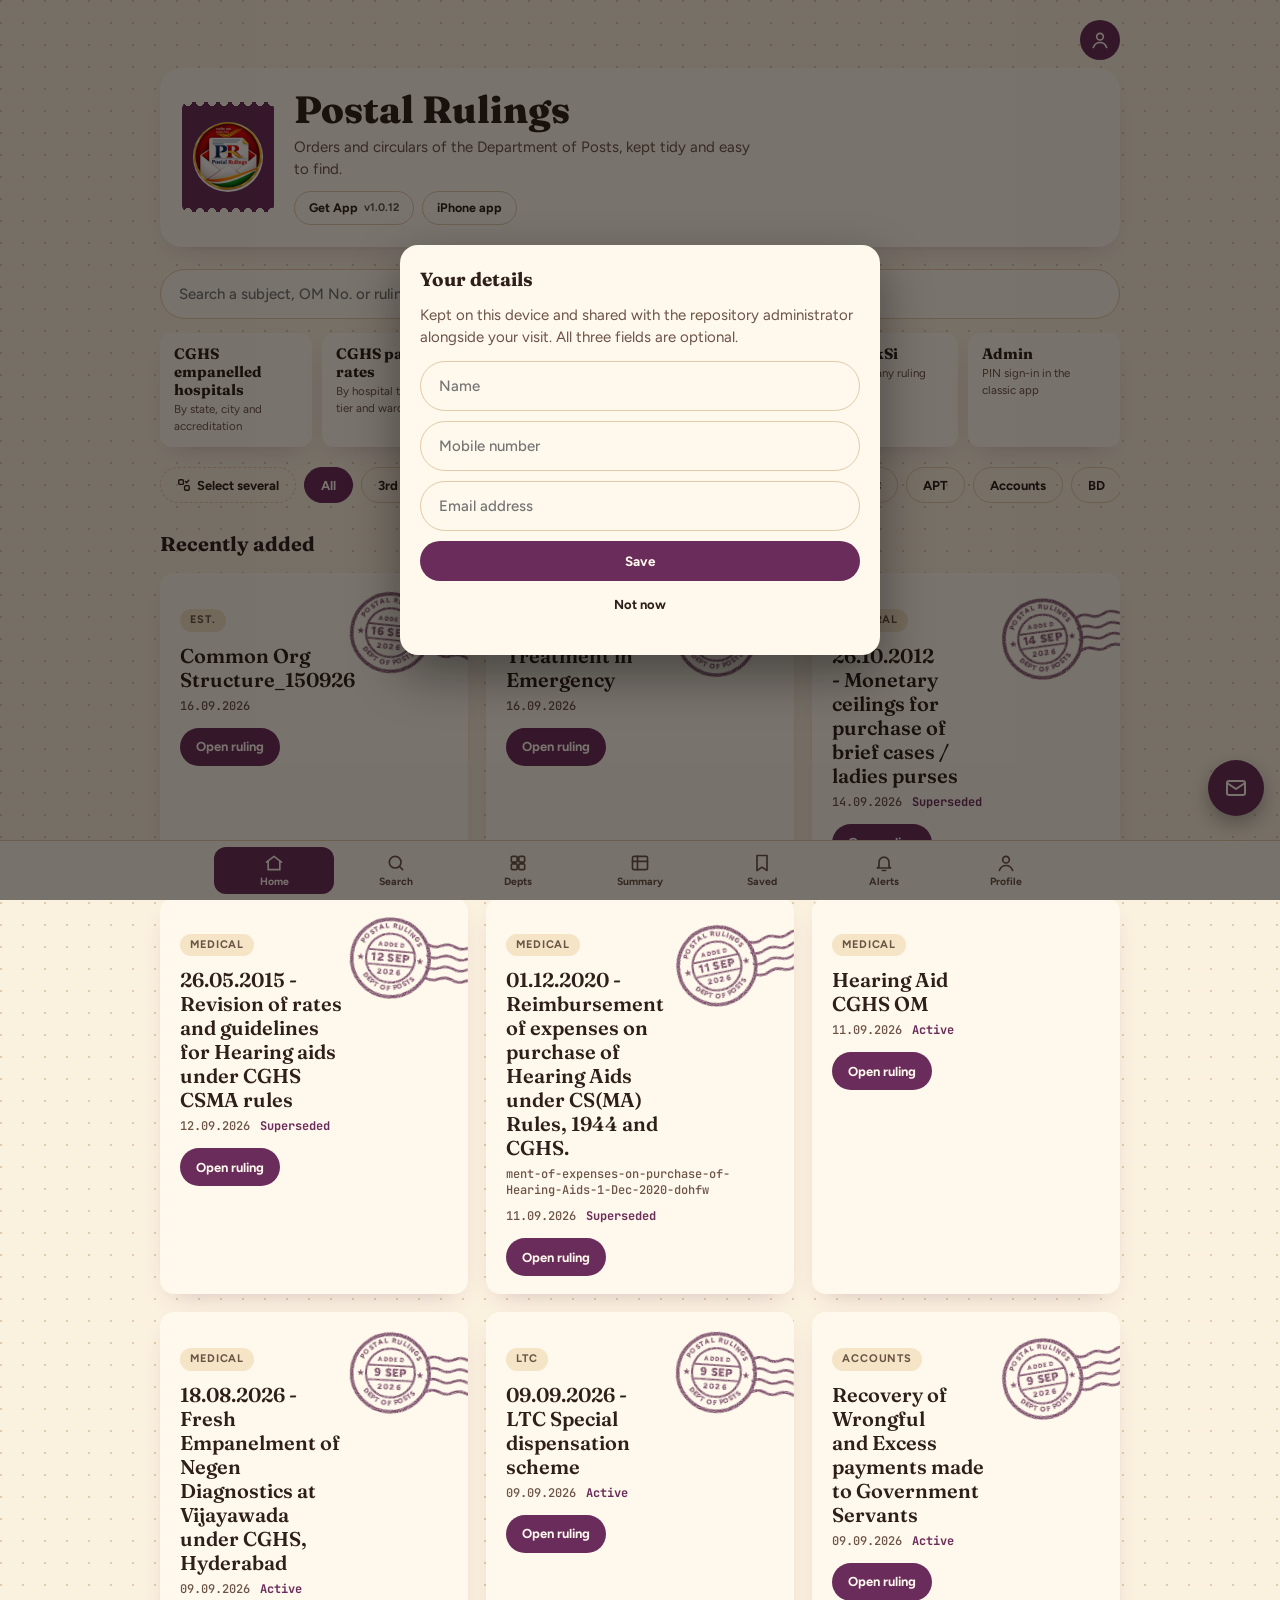
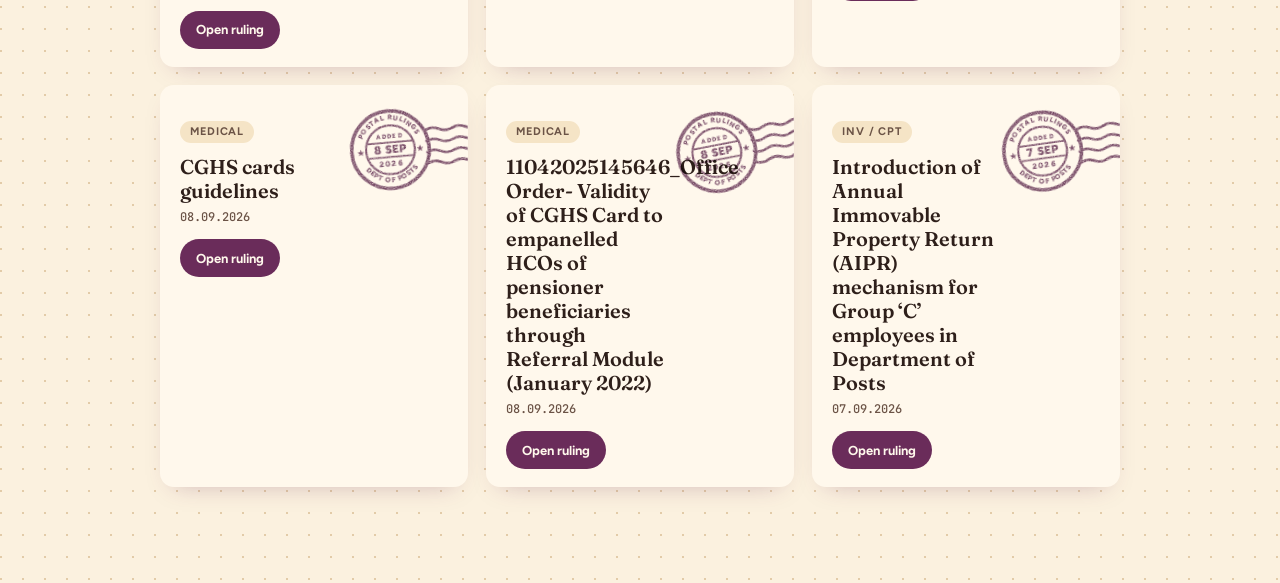
==== commit 7c027110: "Add files via upload" ====
--- a/cozy.html
+++ b/cozy.html
@@ -308,15 +308,19 @@
 .mast p{margin:6px 0 0;color:var(--ink-soft);max-width:46ch}
 .env{position:relative;background:var(--card);border-radius:14px;padding:22px 20px 18px;box-shadow:var(--shadow);border-top:12px solid transparent;display:block;transition:transform .2s ease}
 .env:hover{transform:translateY(-2px)}
-.pm{position:absolute;top:14px;right:14px;width:54px;height:54px;border-radius:50%;border:2px solid var(--sage);color:var(--sage);display:grid;place-items:center;font:800 9px/1.1 'JetBrains Mono',monospace;text-align:center;transform:rotate(-12deg)}
+
 .tag{display:inline-block;font-size:11px;font-weight:700;letter-spacing:.08em;text-transform:uppercase;padding:3px 10px;border-radius:999px;background:var(--paper-2);color:var(--ink-soft)}
 .env h2{font-size:20px;font-weight:600;margin:12px 0 6px;padding-right:60px;line-height:1.2;color:var(--ink)}
 .meta{font:500 12px 'JetBrains Mono',monospace;color:var(--ink-soft);display:flex;gap:10px;flex-wrap:wrap}
 .saved{color:var(--plum);font-weight:700}
 .open{display:inline-flex;align-items:center;margin-top:14px;height:38px;padding:0 16px;border-radius:999px;background:var(--plum);color:var(--plum-ink);font:700 13px var(--font-body)}
 .mast .logo{width:70px;height:70px;box-shadow:none}
-.pm small{display:block;font-size:7px;letter-spacing:.1em;opacity:.85}
 @media (max-width:400px){.nav a{font-size:9.5px;padding-left:0;padding-right:0}}
+.env{overflow:hidden}
+.pm{position:absolute;top:6px;right:-20px;width:142px;height:auto;max-width:none;color:#56204B;opacity:.8;mix-blend-mode:multiply;pointer-events:none}
+.env h2{padding-right:104px}
+.env .tag{position:relative}
+@media (prefers-color-scheme: dark){:root:not([data-theme="light"]) .pm{mix-blend-mode:normal;opacity:.75}}
 
 @media (prefers-reduced-motion: reduce){*{animation:none!important;transition:none!important}}
 </style>
@@ -501,6 +505,53 @@
 
 </script>
 <script>
+// Circular postmark impression for the Cozy cards: double ring, curved lettering, date band,
+// wavy cancellation lines and a worn-ink texture. Drawn here, not copied from any artwork.
+(function () {
+  function defs() {
+    if (document.getElementById('pm-defs')) return;
+    var svg = document.createElementNS('http://www.w3.org/2000/svg', 'svg');
+    svg.setAttribute('id', 'pm-defs'); svg.setAttribute('width', '0'); svg.setAttribute('height', '0'); svg.setAttribute('aria-hidden', 'true');
+    svg.style.position = 'absolute';
+    svg.innerHTML = '<defs>' +
+      '<path id="pm-top" d="M 13 40 A 27 27 0 0 1 67 40"/>' +
+      '<path id="pm-bot" d="M 11 40 A 29 29 0 0 0 69 40"/>' +
+      '<filter id="pm-ink" x="-10%" y="-10%" width="120%" height="120%">' +
+        '<feTurbulence type="fractalNoise" baseFrequency="1.1" numOctaves="2" seed="7" result="n"/>' +
+        '<feColorMatrix in="n" type="matrix" values="0 0 0 0 0  0 0 0 0 0  0 0 0 0 0  0 0 0 -1.25 1.48" result="holes"/>' +
+        '<feComposite in="SourceGraphic" in2="holes" operator="in" result="worn"/>' +
+        '<feTurbulence type="fractalNoise" baseFrequency="0.035" numOctaves="2" seed="3" result="w"/>' +
+        '<feDisplacementMap in="worn" in2="w" scale="1.1" xChannelSelector="R" yChannelSelector="G"/>' +
+      '</filter></defs>';
+    (document.body || document.documentElement).appendChild(svg);
+  }
+  function hash(s) { var h = 0; s = String(s); for (var i = 0; i < s.length; i++) h = (h * 31 + s.charCodeAt(i)) | 0; return Math.abs(h); }
+  window.RL_POSTMARK = function (id, dayMon, year, label) {
+    defs();
+    var h = hash(id), rot = (h % 23) - 13, wave = (h >> 3) % 2;
+    var waves = '';
+    for (var k = 0; k < 4; k++) {
+      var y = 25 + k * 10, ph = wave ? 3 : -3;
+      waves += '<path d="M ' + (y === 40 || y === 44 ? 76 : 73) + ' ' + y + ' q 6 ' + ph + ' 12 0 t 12 0 t 12 0 t 12 0" />';
+    }
+    return '<svg class="pm" viewBox="0 0 128 80" role="img" aria-label="' + label + '" style="transform:rotate(' + rot + 'deg)">' +
+      '<title>' + label + '</title>' +
+      '<g filter="url(#pm-ink)" fill="none" stroke="currentColor">' +
+        '<g stroke-width="2.3" stroke-linecap="round">' + waves + '</g>' +
+        '<circle cx="40" cy="40" r="35" stroke-width="3.2"/>' +
+        '<circle cx="40" cy="40" r="22" stroke-width="1.9"/>' +
+        '<path d="M 18.5 33.5 H 61.5 M 18.5 46.5 H 61.5" stroke-width="1.7"/>' +
+        '<g fill="currentColor" stroke="none" font-family="Figtree, system-ui, sans-serif" font-weight="900">' +
+          '<text font-size="6.3" letter-spacing=".55"><textPath href="#pm-top" startOffset="50%" text-anchor="middle">POSTAL RULINGS</textPath></text>' +
+          '<text font-size="6.3" letter-spacing=".55"><textPath href="#pm-bot" startOffset="50%" text-anchor="middle">DEPT OF POSTS</textPath></text>' +
+          '<path d="M13.2 37.7l.9 2.1 2.2.2-1.7 1.4.5 2.2-1.9-1.2-1.9 1.2.5-2.2-1.7-1.4 2.2-.2z M66.8 37.7l.9 2.1 2.2.2-1.7 1.4.5 2.2-1.9-1.2-1.9 1.2.5-2.2-1.7-1.4 2.2-.2z" />' +
+          '<text x="40" y="43.2" font-size="10.5" text-anchor="middle" letter-spacing=".3">' + dayMon + '</text>' +
+          '<text x="40" y="29.5" font-size="5.6" text-anchor="middle" letter-spacing="1">ADDED</text>' +
+          '<text x="40" y="55" font-size="7" text-anchor="middle" letter-spacing="1.2">' + year + '</text>' +
+        '</g>' +
+      '</g></svg>';
+  };
+})();
 window.RL_THEME = {
   header: function () {
     return '<header class="mast"><div class="stamp" aria-hidden="true"><img class="logo" src="icons/icon-192.png" alt=""></div>' +
@@ -511,14 +562,16 @@
   card: function (x, saved) {
     var esc = function (s) { return String(s == null ? '' : s).replace(/[&<>"']/g, function (c) { return { '&': '&amp;', '<': '&lt;', '>': '&gt;', '"': '&quot;', "'": '&#39;' }[c]; }); };
     var d = (x.date || '').replace(/^(\d{4})-(\d{2})-(\d{2}).*$/, '$3.$2.$1');
-    var MON = ['JAN','FEB','MAR','APR','MAY','JUN','JUL','AUG','SEP','OCT','NOV','DEC']; var mm = /^(\d{4})-(\d{2})-(\d{2})/.exec(x.date || ''); var stampTxt = mm ? (+mm[3]) + ' ' + MON[+mm[2] - 1] + '<br>' + mm[1] : ''; var stampLbl = mm ? 'Added ' + (+mm[3]) + ' ' + MON[+mm[2] - 1] + ' ' + mm[1] : '';
-        return '<article class="env" data-act="open" data-id="' + esc(x.id) + '" role="button" tabindex="0">' +
-      (stampTxt ? '<span class="pm" title="' + stampLbl + '" aria-label="' + stampLbl + '"><small>ADDED</small>' + stampTxt + '</span>' : '') +
+    var MON = ['JAN','FEB','MAR','APR','MAY','JUN','JUL','AUG','SEP','OCT','NOV','DEC']; var mm = /^(\d{4})-(\d{2})-(\d{2})/.exec(x.date || '');
+    var stampLbl = mm ? 'Added ' + (+mm[3]) + ' ' + MON[+mm[2] - 1] + ' ' + mm[1] : '';
+    return '<article class="env" data-act="open" data-id="' + esc(x.id) + '" role="button" tabindex="0">' +
+      (mm ? window.RL_POSTMARK(x.id, (+mm[3]) + ' ' + MON[+mm[2] - 1], mm[1], stampLbl) : '') +
       '<span class="tag">' + esc(x.category) + '</span>' +
       '<h2>' + esc(x.name) + '</h2>' +
       '<div class="meta">' + (x.omNo ? '<span>' + esc(x.omNo) + '</span>' : '') + '<span>' + esc(d || '') + '</span>' + (x.status ? '<span class="saved">' + esc(x.status) + '</span>' : '') + (saved ? '<span class="saved">Saved</span>' : '') + '</div>' +
       '<span class="open">Open ruling</span></article>';
   },
+
   nav: function (route) { return window.RL_NAV(route); }
 };
 
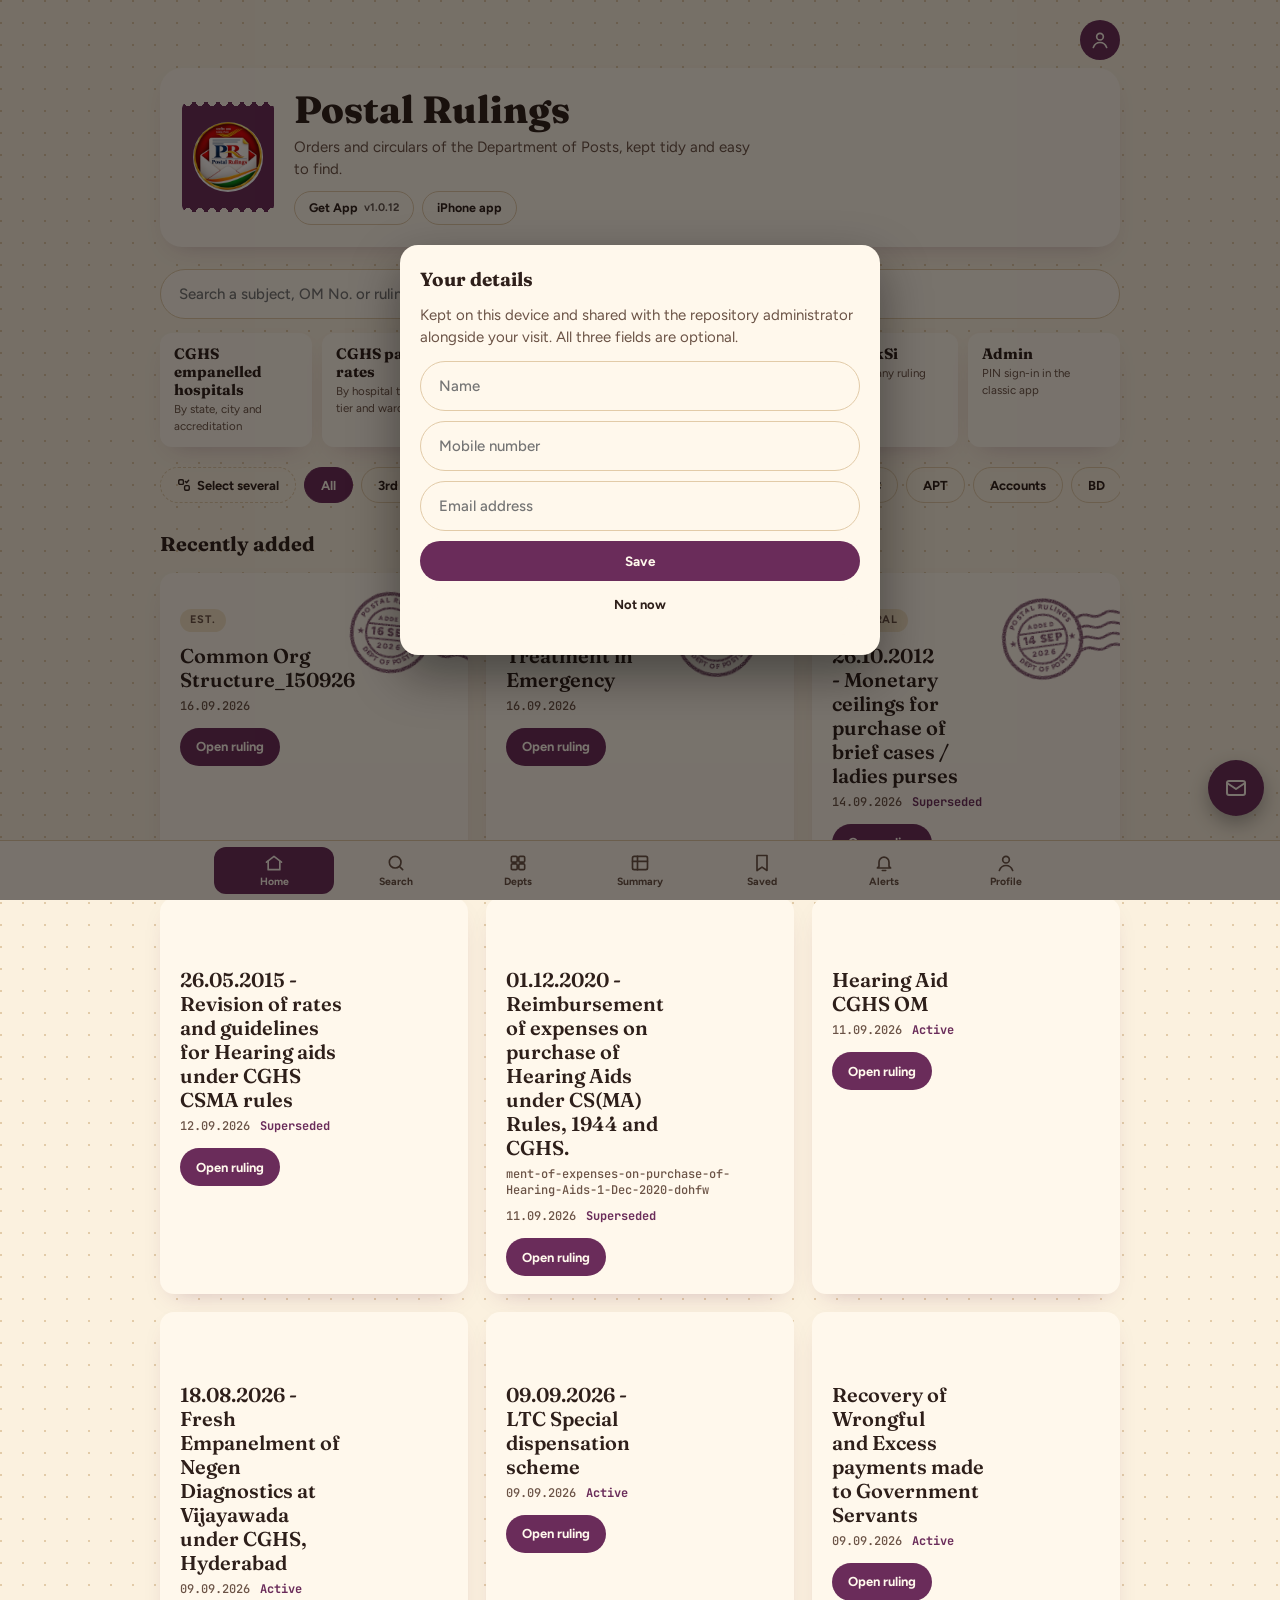
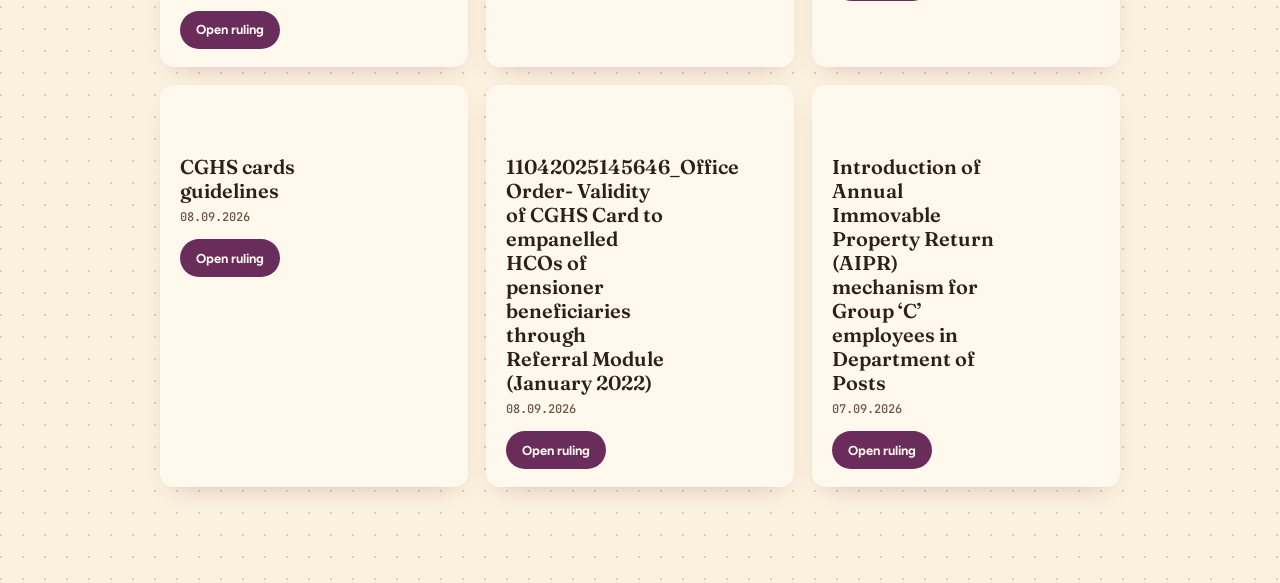
==== commit 6f5ea432: "Add files via upload" ====
--- a/cozy.html
+++ b/cozy.html
@@ -1759,6 +1759,204 @@
       cell.style.setProperty('line-height', '1.4');
     });
   }
+
+  formatDoc(raw) {
+    const lines = String(raw || '').replace(/\r/g, '').split('\n');
+    const blocks = [];
+    let para = [];
+    const flush = () => { if (para.length) { blocks.push({ kind: 'para', text: para.join(' ').replace(/\s+/g, ' ').trim() }); para = []; } };
+    // Pre-pass: find table regions conservatively. Column-split lines (tab or
+    // 2+ spaces) are trusted; money-column lines are only accepted when a
+    // "Table - N" caption sits just above them. Runs never chain across blank
+    // or non-tabular lines, so prose is never promoted into a table.
+    const R = lines.map(l => this.rowCells(l));
+    const tblStart = {}, skip = {};
+    const hosp = this.hospitalRecords(lines);
+    if (hosp) { for (let k = hosp.start; k <= hosp.end; k++) R[k] = null; tblStart[hosp.start] = { rows: hosp.rows, caption: '', hasHeader: true, end: hosp.end }; }
+    for (let i = 0; i < lines.length; i++) {
+      if (!R[i] || skip[i]) continue;
+      let j = i;
+      while (j + 1 < lines.length && R[j + 1]) j++;
+      const raw = R.slice(i, j + 1);
+      const spaceKind = raw.every(r => r.kind === 'space');
+      const pctKind = raw.every(r => r.kind === 'pct');
+      let caption = '', capIdx = -1;
+      for (let b = i - 1; b >= 0 && b >= i - 4; b--) {
+        const c = lines[b].trim(); if (!c) continue;
+        if (/^table\s*[-\u2013:]?\s*\d+/i.test(c)) { caption = c; capIdx = b; break; }
+      }
+      const kind = spaceKind ? 'space' : (pctKind ? 'pct' : 'money');
+      const ok = spaceKind
+        ? (raw.length >= 3 || (!!caption && raw.length >= 2))
+        : pctKind
+          ? (caption ? raw.length >= 2 : raw.length >= 4)
+          : (!!caption && raw.length >= 2 && raw.every(r => r.money >= 2));
+      if (!ok || !this.looksLikeTable(raw.map(r => r.cells), kind, caption)) { i = j; continue; }
+      // Header: the non-tabular lines between the caption and the first row.
+      let header = null, note = [];
+      if (capIdx >= 0) {
+        for (let b = capIdx + 1; b < i; b++) { const c = lines[b].trim(); if (c) note.push(c); }
+      }
+      const rows = raw.map(r => r.cells);
+      if (spaceKind && raw[0].money === 0) { header = true; }
+      else if (note.length) {
+        // A single non-tabular line above a money table is that table's heading.
+        const hdr = note.length === 1 ? this.rowCells(note[0]) : null;
+        if (hdr) { rows.unshift(hdr.cells); header = true; note = []; }
+      }
+      const cap = [caption, note.join(' ')].filter(Boolean).join(' \u2014 ');
+      if (capIdx >= 0) for (let b = capIdx; b < i; b++) skip[b] = 1;
+      tblStart[i] = { rows: rows, caption: cap, hasHeader: !!header, end: j };
+      i = j;
+    }
+    for (let li = 0; li < lines.length; li++) {
+      const ln = lines[li];
+      if (skip[li]) continue;
+      const mark = tblStart[li];
+      if (mark) {
+        flush();
+        blocks.push({ kind: 'table', rows: mark.rows, caption: mark.caption, hasHeader: mark.hasHeader });
+        li = mark.end;
+        continue;
+      }
+      const t = ln.trim();
+      if (!t) { flush(); continue; }
+      const letters = t.replace(/[^A-Za-z]/g, '');
+      const isUpper = letters.length >= 3 && t === t.toUpperCase() && t.length <= 80;
+      const isKeyHead = /^(sub(?:ject)?\s*:|ref\s*:|no\.?\s|f\.?\s?no\.?|order\b|notification\b|circular\b|memorandum\b|corrigendum\b)/i.test(t) && t.length <= 100;
+      const isBullet = /^([\u2022\u25CF\u25AA\-\*·]\s+|\(?[ivx]+\)\s+|\(?[a-z]\)\s+|\(?\d+\)\s+|\d+\.\s+)/i.test(t);
+      if (isBullet) { flush(); blocks.push({ kind: 'list', text: t.replace(/^[\u2022\u25CF\u25AA\-\*·]\s+/, '') }); continue; }
+      if (isUpper || isKeyHead) { flush(); blocks.push({ kind: 'heading', text: t }); continue; }
+      para.push(t);
+    }
+    flush();
+    return blocks.map(b => ({ ...b, isHeading: b.kind === 'heading', isPara: b.kind === 'para', isList: b.kind === 'list', isTable: b.kind === 'table',
+      tableEl: b.kind === 'table' ? React.createElement('div', { dangerouslySetInnerHTML: { __html: this.tableHtml(b.rows, b.caption, b.hasHeader) } }) : null }));
+  }
+
+  hospitalRecords(lines) {
+    const START = /^\s*IN\d{8,}\s+\S/;
+    const JUNK = /^\s*(HFR ID Hospital Name.*|on|Address City\/State HCO Nodal|Contact|Specialities Validity Range Status Map|--\s*\d+\s+of\s+\d+\s*--|page\s*\d+(\s*of\s*\d+)?)\s*$/i;
+    const starts = [];
+    lines.forEach((l, i) => { if (START.test(l)) starts.push(i); });
+    if (starts.length < 3) return null;
+    let end = starts[starts.length - 1];
+    while (end + 1 < lines.length && end - starts[starts.length - 1] < 16) { if (!lines[end + 1].trim()) break; end++; }
+    const MON = '(\\d{1,2}\\s+[A-Za-z]{3,9})';
+    const STATES = /(andhra pradesh|arunachal pradesh|assam|bihar|chhattisgarh|goa|gujarat|haryana|himachal pradesh|jharkhand|karnataka|kerala|madhya pradesh|maharashtra|manipur|meghalaya|mizoram|nagaland|odisha|orissa|punjab|rajasthan|sikkim|tamil nadu|telangana|tripura|uttar pradesh|uttarakhand|uttaranchal|west bengal|delhi|new delhi|chandigarh|puducherry|pondicherry|jammu and kashmir|jammu & kashmir|ladakh|andaman and nicobar islands|dadra and nagar haveli|daman and diu|lakshadweep)$/i;
+    const one = (x) => String(x || '').replace(/\s+/g, ' ').replace(/^[\s,;]+|[\s,;]+$/g, '');
+    // Speciality names are printed with no separator, and a column wrap can cut a word in two: join mid-word, split at each capital.
+    // Speciality names are printed one after another with no separator, and a column wrap can cut a word anywhere. The text is closed up and read against the list of CGHS speciality names; what is not in the list is split at capitals.
+    const VOC = ['Abdomen/GI Surgery', 'Abdomen/ GI Surgery', 'Annual Health Check-up', 'Biopsies', 'Blood Component Charges', 'Burns And Plastic Surgery', 'Cardiology', 'Cardiothoracic Surgery', 'Chemotherapy', 'Consultation', 'Critical Care', 'Dentistry', 'ENT', 'General Medicine', 'General Procedure', 'General Surgery', 'Head and Neck Surgery', 'Implants', 'Laboratory Medicine', 'Medical Gastroenterology', 'Medical management', 'Paediatric Medical management', 'Nephrology And Urology', 'Neo-natal care Packages', 'Neurology', 'Neuro-Surgery', 'Obstetrics And Gynaecology', 'Obstetrics & Gynaecology', 'Oncology Investigations', 'Oncology', 'Ophthalmology', 'Orthopaedics', 'Otorhinolaryngology', 'Paediatric Surgery', 'Paediatrics', 'Physiotherapy', 'Pulmonology', 'Radiation Oncology', 'Radiology', 'Skin', 'Surgical Oncology', 'Unspecified Surgical Package', 'Urology', 'Ward charges', 'Psychiatry', 'Plastic Surgery', 'Nuclear Medicine', 'Gastroenterology', 'Dialysis', 'Pathology', 'Investigations', 'Day Care', 'Physiotherapy Charges', 'Nutrition', 'Endocrinology', 'Rheumatology', 'Haematology', 'Vascular Surgery', 'Neurosurgery', 'Cardiovascular And Cardiac Surgery', 'Cardiovascular And Thoracic Surgery', 'Interventional Radiology', 'Interventional Cardiology', 'Polytrauma', 'Ayurveda', 'Homeopathy', 'Unani', 'Siddha', 'Yoga And Naturopathy', 'Neonatology', 'Anaesthesia', 'Emergency', 'Oral And Maxillofacial Surgery', 'Medical Oncology', 'Paediatric Cardiology', 'Nephrology', 'Cardiac Surgery', 'Thoracic Surgery'];
+    const VK = VOC.map(v => ({ k: v.toLowerCase().replace(/[^a-z0-9&\/\-]/g, ''), v: v })).sort((x, y) => y.k.length - x.k.length);
+    const specs = (t) => {
+      const c = String(t || '').split('\n').map(x => x.trim()).join('').replace(/\s+/g, ''), lc = c.toLowerCase();
+      const out = []; let i = 0, un = '';
+      const flush = () => { if (un) { out.push(one(un.replace(/([a-z\)])([A-Z])/g, '$1, $2').replace(/(?<=[A-Z]{2})(?=[A-Z][a-z])/g, ', '))); un = ''; } };
+      while (i < c.length) {
+        const m = VK.find(x => lc.startsWith(x.k, i));
+        if (m) { flush(); out.push(m.v); i += m.k.length; } else { un += c[i]; i++; }
+      }
+      flush();
+      return out.filter(Boolean).join(', ');
+    };
+    const rows = [['HFR ID', 'Hospital name', 'Accreditation', 'Address', 'City / State', 'Contact', 'Specialities', 'Valid from', 'Valid to', 'Status', 'Map']];
+    starts.forEach((s0, n) => {
+      const e = n + 1 < starts.length ? starts[n + 1] - 1 : end;
+      let t = lines.slice(s0, e + 1).filter(l => l.trim() && !JUNK.test(l)).map(l => l.trim()).join('\n');
+      const idm = t.match(/^(IN\d{8,})\s+/);
+      if (!idm) return;
+      t = t.slice(idm[0].length);
+      let lat = '', st = '', fr = '', to = '', yr;
+      t = t.replace(/(?:https?:\/\/\S*google\.com\/?\s*)?maps\?\s*q=\s*(-?[\d.]+)\s*,\s*(-?[\d.]+)/i, (m, a1, b1) => { lat = a1 + ', ' + b1; return '\n'; });
+      t = t.replace(/https?:\/\/\S*google\.com\/?/gi, '\n');
+      t = t.replace(/\b(De-?empanelled|Dis-?empanelled|Empanelled|Suspended)\b/i, (m) => { st = m; return '\n'; });
+      t = t.replace(new RegExp('To:\\s*' + MON + '\\s+(\\d{4})', 'i'), (m, d1, y1) => { to = d1 + ' ' + y1; return '\n'; });
+      t = t.replace(new RegExp('From:\\s*' + MON + '(?:\\s+(\\d{4}))?', 'i'), (m, d1, y1) => { fr = d1 + (y1 ? ' ' + y1 : ''); return '\n'; });
+      if (fr && !/\d{4}$/.test(fr)) t = t.replace(/(^|\n)\s*(20\d\d)\s*(?=\n|$)/, (m, p, y1) => { fr += ' ' + y1; return '\n'; });
+      const ph = /\b\d{10}(?:\s*[,\/]\s*\d{10})*/.exec(t);
+      let pre = ph ? t.slice(0, ph.index) : t, post = ph ? t.slice(ph.index + ph[0].length) : '';
+      // A record cut by a page break drops the end of its name into the speciality text.
+      const lk = /(?:^|\n)\s*(Hospital|Clinic|Centre|Center|Nursing Home)\s+[A-Za-z ]*-?\s?\d{6}\.?,?/.exec(post);
+      if (lk) { post = post.replace(lk[0], '\n'); pre = pre.replace(/\s+$/, '') ; var nameTail = ' ' + lk[1]; }
+      const pj = one(pre.replace(/\n/g, ' '));
+      let name = pj, acc = '', addr = '';
+      var nameTail = typeof nameTail === 'undefined' ? '' : nameTail;
+      const am = /\s((?:NABH|NABL)(?:\s*[,&\/]\s*(?:NABH|NABL))*|-)(?=\s|$)/.exec(' ' + pj);
+      if (am) { const k = am.index; name = one((' ' + pj).slice(0, k)); acc = am[1] === '-' ? '' : am[1]; addr = one((' ' + pj).slice(k + am[0].length)); }
+      else { const nl = pre.split('\n'); name = one(nl[0]); addr = one(nl.slice(1).join(' ')); }
+      name = one(name + nameTail);
+      const parts = addr.split(',').map(x => x.trim()).filter(Boolean);
+      let city = '', state = '';
+      if (parts.length >= 2) {
+        const last = parts[parts.length - 1].replace(/[-\s]*\d{6}\.?$/, '').replace(/\.$/, '').trim();
+        if (STATES.test(last)) { state = last; city = parts[parts.length - 2]; parts.splice(parts.length - 2, 2); addr = parts.join(', '); }
+      }
+      rows.push([idm[1], name, acc, addr, [city, state].filter(Boolean).join(', '), ph ? ph[0].replace(/\s+/g, ' ') : '', specs(post), fr, to, st, lat]);
+    });
+    return rows.length > 3 ? { rows: rows, start: starts[0], end: end } : null;
+  }
+
+  looksLikeTable(rows, kind, caption) {
+    if (!rows || rows.length < 2) return false;
+    const cols = rows.reduce((m, r) => Math.max(m, r.length), 0);
+    if (cols < 2) return false;
+    // 1. Column consistency — wrapped prose splits into uneven cell counts.
+    const counts = {};
+    rows.forEach(r => { counts[r.length] = (counts[r.length] || 0) + 1; });
+    const modal = Math.max.apply(null, Object.keys(counts).map(k => counts[k]));
+    if (modal < Math.max(2, Math.ceil(rows.length * 0.7))) return false;
+    const flat = [].concat.apply([], rows).map(c => String(c == null ? '' : c));
+    // 2. Cell brevity — a cell holds a figure or a short label, not a sentence.
+    if (flat.some(c => c.length > 70)) return false;
+    if (flat.some(c => c.trim().split(/\s+/).length > 12)) return false;
+    // 3. Sentence punctuation is the clearest sign the run is a paragraph.
+    if (flat.some(c => /[a-z],\s|[a-z]\.\s+[A-Z]|;\s/.test(c))) return false;
+    // 4. Numeric evidence — one non-first column that is mostly figures.
+    if (kind !== 'money') {
+      let numeric = false;
+      for (let j = 1; j < cols; j++) {
+        const vals = rows.map(r => r[j]).filter(v => v != null && String(v).trim());
+        if (vals.length < Math.ceil(rows.length * 0.6)) continue;
+        const hits = vals.filter(v => this.isNumCell(v) || /\d\s?%/.test(String(v)) || this.moneyCells(v).length).length;
+        if (hits >= Math.ceil(vals.length * 0.6)) { numeric = true; break; }
+      }
+      if (!numeric && !caption) return false;
+    }
+    return true;
+  }
+
+  rowCells(line) {
+    const t = String(line || '').trim();
+    if (!t) return null;
+    if (/\t| {2,}/.test(t)) {
+      const parts = t.split(/\t| {2,}/).map(s => s.trim()).filter(Boolean);
+      return parts.length >= 2 ? { cells: parts, kind: 'space', money: parts.filter(p => this.moneyCells(p).length).length } : null;
+    }
+    const money = this.moneyCells(t);
+    if (money.length >= 2) {
+      const lead = t.match(/^(\d{1,2})[.)]?\s+/);
+      const label = t.slice(lead ? lead[0].length : 0, t.indexOf(money[0])).trim();
+      const cells = [];
+      if (lead) cells.push(lead[1]);
+      cells.push(label);
+      money.forEach(m => cells.push(m.trim()));
+      return { cells: cells, kind: 'money', money: money.length };
+    }
+    // "label … 20% of basic pension" — slab tables in scanned OMs. One figure
+    // per line, so these are only accepted as part of a run of similar lines.
+    const pct = t.match(/(\d[\d.,]*\s?%)/);
+    if (pct && pct.index > 2) {
+      const label = t.slice(0, pct.index).trim();
+      // Guard against wrapped prose: a slab label starts like a label and does
+      // not trail off in a preposition/conjunction the way a broken line does.
+      if (label.length > 70) return null;
+      if (!/^[A-Z0-9(\u20b9]/.test(label)) return null;
+      if (/\b(of|the|at|on|in|and|to|for|shall|be|is|was|with|from|as|by|that|which)$/i.test(label)) return null;
+      return { cells: [label, t.slice(pct.index).trim()], kind: 'pct', money: 1 };
+    }
+    return null;
+  }
   }
   var df = new DocFix();
   return {
@@ -1768,6 +1966,10 @@
       try { out = df.styleTables(out); } catch (e) {}
       try { out = df.normalizeShortLines_(out); } catch (e) {}
       return out;
+    },
+    text: function (raw) {
+      if (!raw) return '';
+      try { var blocks = df.formatDoc(raw); if (!blocks || !blocks.length) return ''; return this.doc(df.htmlFromBlocks(blocks)); } catch (e) { return ''; }
     },
     summary: function (html) {
       if (!html) return '';
@@ -2243,8 +2445,11 @@
     h += '<section class="rsec"><h2 class="rsec-h">Summary <span class="sumlabel" id="sumlabel">' + (sum ? 'Edited' : cachedSum ? esc(cachedSum.label) : '') + '</span></h2><div id="sumbody" data-id="' + esc(id) + '" data-edited="' + (sum ? '1' : '') + '">' +
       (sum ? '<div class="sumbox sumpaper" data-rl-doc="1">' + sum + '</div>' : cachedSum ? sumHtml(cachedSum.text) : '<p class="muted">Preparing a summary…</p>') + '</div></section>';
     h += '<section class="rsec"><div class="rsec-row"><h2 class="rsec-h">Document text</h2>' + fontBar() + '</div><div id="docbody">';
-    if (ov && ov.html) h += docPaper(ov.html);
+    var tx = C.state.text && C.state.text[id];
+    if (tx && tx.html) h += docPaper(tx.html);
+    else if (ov && ov.html) h += docPaper(ov.html);
     else if (ov && ov.text) h += plainPaper(ov.text);
+    else if (tx && tx.text) h += plainPaper(tx.text);
     else h += '<p class="muted">Loading text…</p>';
     h += '</div></section>';
     if (v.amend) h += '<section class="rsec"><h2 class="rsec-h">Amendment note</h2><div class="amend">' + esc(v.amend) + '</div></section>';
@@ -2303,7 +2508,13 @@
     try { if (window.RLDocFix) out = window.RLDocFix.doc(out); } catch (e) {}
     return '<div class="docpaper" data-rl-doc="1" style="' + paperStyle() + '">' + out + '</div>';
   }
-  function plainPaper(text) { return '<div class="docpaper plain" data-rl-doc="1" style="' + paperStyle() + '">' + esc(text) + '</div>'; }
+  // Text-only posts (most scans) are laid out the way the classic reader lays them out: headings, paragraphs, lists and tables.
+  function plainPaper(text) {
+    var html = '';
+    try { if (window.RLDocFix) html = window.RLDocFix.text(text); } catch (e) {}
+    if (html) return '<div class="docpaper" data-rl-doc="1" style="' + paperStyle() + '">' + sanitize(html) + '</div>';
+    return '<div class="docpaper plain" data-rl-doc="1" style="' + paperStyle() + '">' + esc(text) + '</div>';
+  }
   function fixSum(html) { var out = sanitize(html); try { if (window.RLDocFix) out = window.RLDocFix.summary(out); } catch (e) {} return out; }
   function fontBar() {
     return '<div class="fontbar" role="group" aria-label="Text size"><button class="hlink" data-act="font" data-d="-1" aria-label="Smaller text">A−</button>' +
@@ -2312,9 +2523,10 @@
   }
   function fillText(id) {
     C.loadText(id).then(function (t) {
-      var el = document.getElementById('docbody'); if (!el || el.getAttribute('data-done')) return;
+      var el = document.getElementById('docbody'); if (!el) return;
       var known = C.state.byId[id];
-      if (t && t.html) el.innerHTML = docPaper(t.html);
+      if (t && t.html) { el.innerHTML = docPaper(t.html); el.setAttribute('data-done', '1'); }
+      else if (el.getAttribute('data-done')) { /* keep the saved formatted copy */ }
       else if (t && t.text) el.innerHTML = plainPaper(t.text);
       else if (known && known.text) el.innerHTML = plainPaper(known.text);
       else el.innerHTML = '<p class="muted">' + (t && t.pending ? 'This document is still being prepared. Open it again in a minute, or use Download PDF.' : 'The text of this ruling is not available yet. Use Download PDF above.') + '</p>';
@@ -2337,14 +2549,13 @@
       '<button class="save" data-act="save" data-id="' + esc(id) + '" aria-pressed="' + C.isSaved(id) + '">' + (C.isSaved(id) ? 'Saved' : 'Save') + '</button></div></div>' +
       '<div id="rbody">' + readerBody(id, cached) + '</div>';
     var seq = (readView.seq = (readView.seq || 0) + 1);
-    if (!(cached && (cached.html || cached.text))) fillText(id);
-    else setTimeout(function () { fillSummary(id, cached.text || plainOf(cached.html)); }, 0);
+    fillText(id);
+    if (cached && (cached.html || cached.text)) setTimeout(function () { fillSummary(id, cached.text || plainOf(cached.html)); }, 0);
     C.loadOv(id).then(function (ov) {
       if (seq !== readView.seq || !ov) return;
       var rb = document.getElementById('rbody'); if (!rb) return;
       rb.innerHTML = readerBody(id, ov);
-      if (ov.html || ov.text) { var d = document.getElementById('docbody'); if (d) d.setAttribute('data-done', '1'); fillSummary(id, ov.text || plainOf(ov.html)); }
-      else fillText(id);
+      if (ov.html || ov.text) { var d = document.getElementById('docbody'); var tx2 = C.state.text && C.state.text[id]; if (d && !(tx2 && tx2.html)) d.setAttribute('data-done', '1'); fillSummary(id, ov.text || plainOf(ov.html)); }
     }).catch(function () {});
     return html;
   }
@@ -2854,7 +3065,7 @@
       '<input id="rtHosp" list="rtHosps" data-act="rt-hospin" autocomplete="off" placeholder="Hospital (optional)' + (RT.city ? ' in ' + esc(RT.city) : '') + '" value="' + esc(RT.hosp) + '"></div>';
     if (CG.hosp) {
       var rc = rtKey(RT.city);
-      h += '<datalist id="rtHosps">' + CG.hosp.map(hRec).filter(function (r) { return !RT.city || rtKey(cityOf(r.cs)) === rc; }).slice(0, 300).map(function (r) { return '<option value="' + esc(r.n) + '">'; }).join('') + '</datalist>';
+      h += '<datalist id="rtHosps">' + CG.hosp.map(hRec).filter(function (r) { return !RT.city || rtKey(hospCity(r)) === rc || rtKey(cityOf(r.cs)) === rc; }).slice(0, 300).map(function (r) { return '<option value="' + esc(r.n) + '">'; }).join('') + '</datalist>';
     } else loadHosp();
     h += '</div><div class="rf-col">' +
       step(3, 'City tier') + cards('rt-tier', 'City tier', [['i', 'Tier I', 'Delhi, Mumbai, Hyderabad…'], ['ii', 'Tier II', 'Other large cities'], ['iii', 'Tier III', 'All other places']], RT.tier) +
@@ -2903,12 +3114,32 @@
     var ok = function () { if (b) b.textContent = 'Copied'; };
     if (navigator.clipboard && navigator.clipboard.writeText) navigator.clipboard.writeText(txt).then(ok).catch(function () {});
   }
+
+  // The CGHS list's "city" is often the district (e.g. "Krishna" for Vijayawada), so the real town is
+  // looked for in the whole address first, then in the city field. A Tier I/II town found anywhere wins.
+  function hospCity(r) {
+    var hay = ' ' + String((r.ad || '') + ' ' + (r.cs || '')).toLowerCase().replace(/[^a-z]+/g, ' ') + ' ';
+    var hit = '';
+    RT_T1.concat(RT_T2).some(function (c) {
+      var k = ' ' + c.toLowerCase().replace(/[^a-z]+/g, ' ').trim() + ' ';
+      if (hay.indexOf(k) >= 0) { hit = c; return true; }
+      return false;
+    });
+    if (!hit) Object.keys(RT_ALIAS).some(function (a) {
+      if (a.length >= 5 && hay.replace(/ /g, '').indexOf(a) >= 0) {
+        var target = RT_T1.concat(RT_T2).filter(function (c) { return rtKey(c) === RT_ALIAS[a]; })[0];
+        if (target) { hit = target; return true; }
+      }
+      return false;
+    });
+    return hit || cityOf(r.cs);
+  }
   function hospPick(name) {
     var r = (CG.hosp || []).map(hRec).filter(function (x) { return x.n === name; })[0];
     if (!r) return false;
     RT.hosp = r.n;
-    var c = cityOf(r.cs);
-    if (c) { var hit = RT_T1.concat(RT_T2).filter(function (x) { return rtKey(x) === rtKey(c); })[0]; rtPickCity(hit || c); RT.msg = 'City and tier set from ' + r.n + '.'; }
+    var c = hospCity(r);
+    if (c) { var hit = RT_T1.concat(RT_T2).filter(function (x) { return rtKey(x) === rtKey(c); })[0]; rtPickCity(hit || c); RT.msg = 'City and tier set from ' + r.n + ' (' + (hit || c) + ').'; }
     if (/super/i.test(r.a)) RT.type = 'superspeciality'; else if (/non/i.test(r.a)) RT.type = 'non_nabh'; else if (/nabh/i.test(r.a)) RT.type = 'nabh';
     rtSave(); return true;
   }
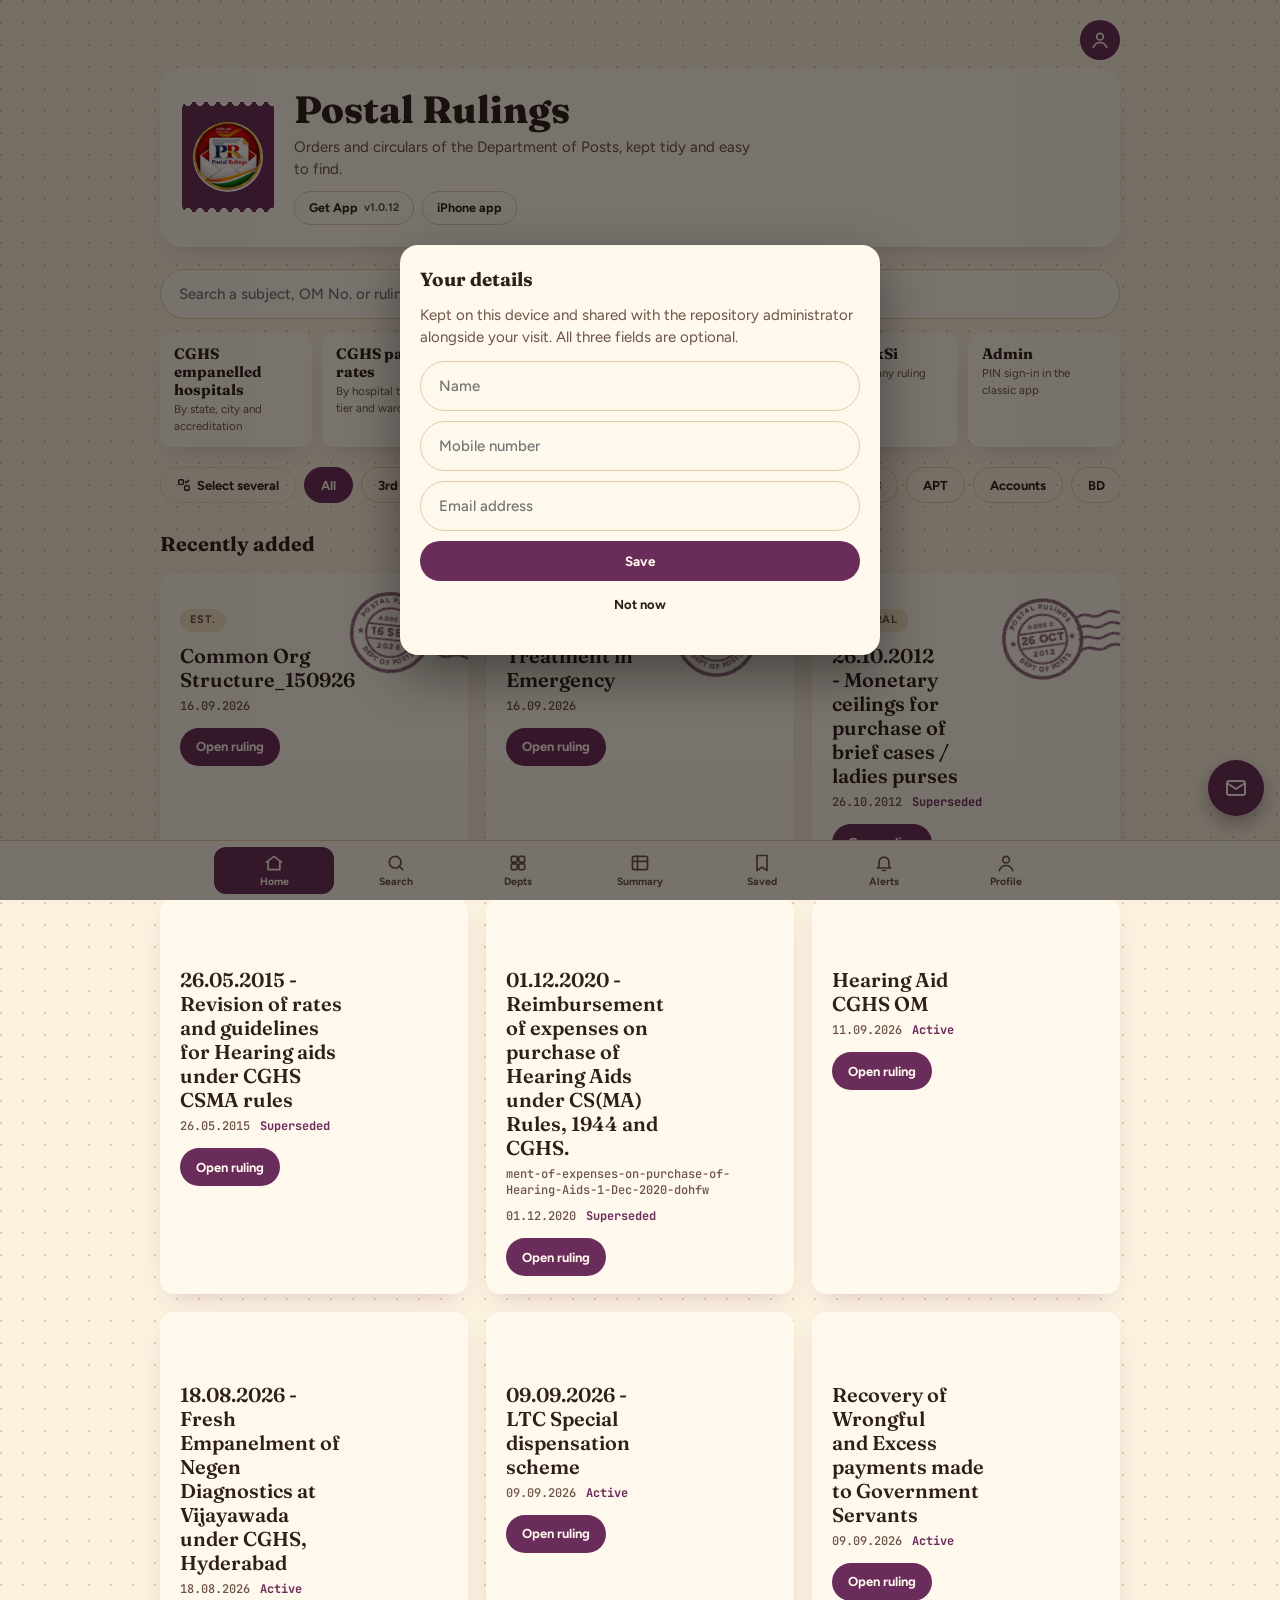
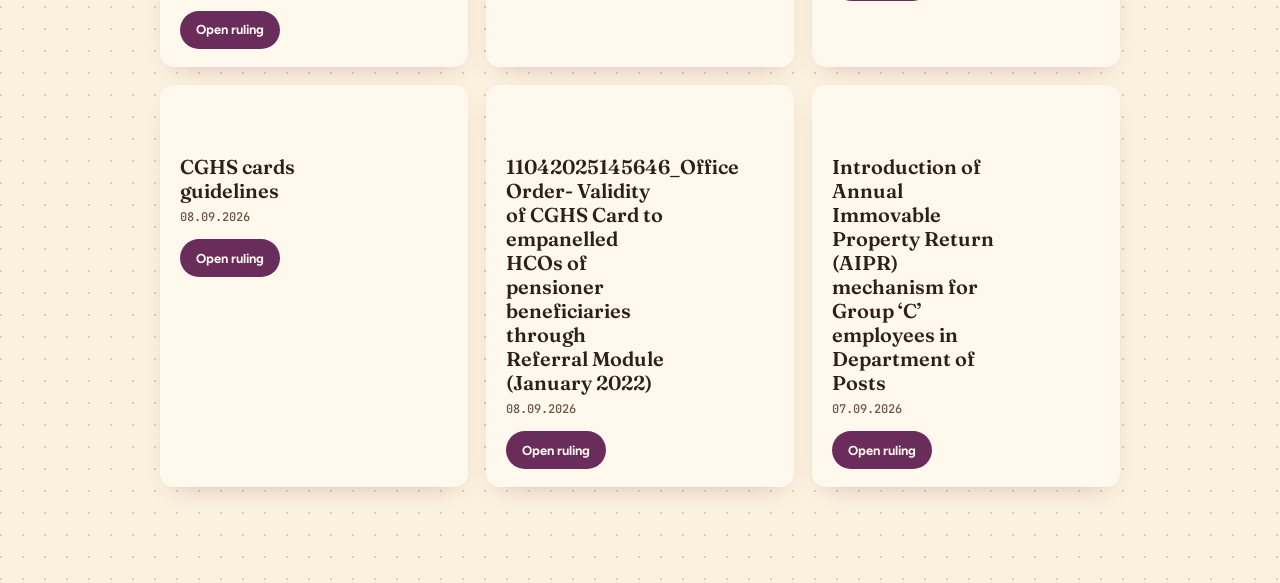
==== commit 711f1547: "Add files via upload" ====
--- a/cozy.html
+++ b/cozy.html
@@ -298,6 +298,57 @@
 .cbox{display:inline-block;width:14px;height:14px;border-radius:4px;border:2px solid currentColor;opacity:.55;flex:0 0 auto}
 .chip.tick[aria-checked="true"] .cbox{opacity:1;background:currentColor;box-shadow:inset 0 0 0 2px var(--accent-fill)}
 
+/* Summary box inside a ruling: always a light paper with dark ink, whatever the theme (dark themes hid the text). */
+.sumbox.sumpaper{background:var(--doc-bg,#FFFBEB)!important;color:var(--doc-ink,#1f1a15)!important}
+.sumbox.sumpaper p,.sumbox.sumpaper li,.sumbox.sumpaper div,.sumbox.sumpaper td{color:inherit}
+.omdate{color:var(--accent);font-weight:800}
+
+/* ===== Summary tab: professional ledger ===== */
+.sumhero{position:relative;overflow:hidden;border-radius:22px;padding:26px 22px 20px;margin:4px 0 16px;color:var(--accent-ink);
+  background:radial-gradient(120% 140% at 100% 0%,color-mix(in srgb,var(--accent-fill) 60%,#fff 0%) 0%,transparent 60%),linear-gradient(135deg,var(--accent-fill),color-mix(in srgb,var(--accent-fill) 62%,#000));
+  box-shadow:0 18px 40px -22px color-mix(in srgb,var(--accent-fill) 70%,#000)}
+.sumhero-art{position:absolute;right:-14px;top:-6px;width:min(320px,62%);height:auto;color:var(--accent-ink);pointer-events:none}
+.sumhero-k{position:relative;margin:0;font:800 11px var(--font-body);letter-spacing:.2em;text-transform:uppercase;opacity:.85}
+.sumhero-h{position:relative;margin:6px 0 8px;font:700 clamp(28px,6vw,40px)/1.08 var(--font-display);color:inherit;letter-spacing:-.01em}
+.sumhero-p{position:relative;margin:0;max-width:60ch;font-size:14px;line-height:1.55;opacity:.9}
+.sumstats{position:relative;display:grid;grid-template-columns:repeat(4,minmax(0,1fr));gap:10px;margin-top:18px}
+.sumstat{min-width:0;border-radius:14px;padding:10px 12px;background:color-mix(in srgb,var(--accent-ink) 14%,transparent);border:1px solid color-mix(in srgb,var(--accent-ink) 22%,transparent);backdrop-filter:blur(4px)}
+.sumstat b{display:block;font:800 clamp(16px,3.6vw,22px)/1.15 var(--font-display);white-space:nowrap;overflow:hidden;text-overflow:ellipsis}
+.sumstat span{display:block;font:700 10.5px var(--font-body);letter-spacing:.08em;text-transform:uppercase;opacity:.8;margin-top:3px}
+@media (max-width:560px){.sumstats{grid-template-columns:repeat(2,minmax(0,1fr))}}
+.sumpanel{background:var(--card);border:1px solid var(--rule);border-radius:18px;padding:14px;margin:0 0 16px;box-shadow:var(--shadow)}
+.sumsearch{position:relative}.sumsearch svg{position:absolute;left:16px;top:50%;transform:translateY(-50%);color:var(--ink-soft);pointer-events:none}
+.sumsearch .search{padding-left:44px;margin:0}
+.sumlbl{margin:12px 2px 6px;font:800 10.5px var(--font-body);letter-spacing:.12em;text-transform:uppercase;color:var(--ink-soft)}
+.sumpanel .chips{margin:0 0 4px}
+.sumpanel .sumbar{margin:12px 0 0;padding-top:12px;border-top:1px dashed var(--rule)}
+.tbtn{display:inline-flex;align-items:center;gap:6px;height:36px;padding:0 14px;border-radius:10px;border:1.5px solid var(--rule);background:var(--card);color:var(--ink);font:700 12.5px var(--font-body);cursor:pointer;transition:transform .12s,box-shadow .12s,border-color .12s}
+.tbtn:hover{border-color:var(--accent);box-shadow:0 6px 14px -10px var(--accent);transform:translateY(-1px)}
+.tbtn:focus-visible{outline:3px solid var(--focus);outline-offset:2px}
+.tbtn.prime{background:var(--accent-fill);border-color:var(--accent-fill);color:var(--accent-ink)}
+.sumcard{background:var(--card);border:1px solid var(--rule);border-radius:18px;overflow:hidden;box-shadow:var(--shadow);margin:0 0 14px}
+.sumcard-h{display:flex;justify-content:space-between;align-items:center;gap:10px;padding:12px 16px;border-bottom:1px solid var(--rule);font:700 12.5px var(--font-body);color:var(--ink-soft)}
+.sumcard-h b{color:var(--accent);font-weight:800}
+.sumcard .tablewrap{margin:0;border:0;border-radius:0;box-shadow:none}
+.sumtable thead th{background:color-mix(in srgb,var(--accent-fill) 9%,var(--card));border-bottom:2px solid var(--accent);padding:12px 10px}
+.sumtable thead .th{color:var(--accent);font-size:10.5px;letter-spacing:.1em}
+.sumtable tbody tr{transition:background .12s}
+.sumtable tbody tr:nth-child(even):not(.grp){background:color-mix(in srgb,var(--ink) 2.5%,transparent)}
+.sumtable tbody tr:not(.grp):hover{background:color-mix(in srgb,var(--accent-fill) 7%,var(--card))}
+.sumtable tbody tr:not(.grp):hover td:first-child{box-shadow:inset 3px 0 0 var(--accent)}
+.sumtable td{padding:12px 10px}
+.sumtable .tt{font:700 13.5px/1.4 var(--font-body);color:var(--ink)}
+.omchip{display:inline-block;max-width:100%;padding:3px 8px;border-radius:7px;background:color-mix(in srgb,var(--ink) 6%,transparent);border:1px solid var(--rule);font:600 11.5px/1.35 ui-monospace,Consolas,monospace;color:var(--ink);overflow-wrap:anywhere}
+.dblk{display:inline-grid;grid-template-columns:auto auto;grid-template-areas:"d m" "d y";column-gap:6px;align-items:center;padding:5px 8px;border-radius:10px;background:color-mix(in srgb,var(--accent-fill) 12%,var(--card));border:1px solid color-mix(in srgb,var(--accent) 35%,transparent);color:var(--ink);white-space:nowrap}
+.dblk b{grid-area:d;font:800 20px/1 var(--font-display);color:var(--accent)}
+.dblk i{grid-area:m;font:800 10.5px/1.1 var(--font-body);font-style:normal;text-transform:uppercase;letter-spacing:.08em}
+.dblk small{grid-area:y;font:600 10.5px/1.1 var(--font-body);color:var(--ink-soft)}
+.sumtable .eff{font-size:12.5px;color:var(--ink-soft);white-space:nowrap}
+.dtag{display:inline-block;padding:3px 9px;border-radius:999px;background:color-mix(in srgb,var(--accent-fill) 10%,transparent);color:var(--ink);font:700 11.5px var(--font-body)}
+.sumtable .sm .clamp{display:-webkit-box;-webkit-line-clamp:6;-webkit-box-orient:vertical;overflow:hidden;font-size:13px;line-height:1.55;color:var(--ink-soft)}
+.sumtable tr.grp td{background:color-mix(in srgb,var(--accent-fill) 14%,var(--card));color:var(--ink);font:700 12.5px var(--font-body);border-top:2px solid var(--accent);padding:10px 12px}
+.sumtable .muted{color:var(--ink-soft)}
+
 :root{--paper:#FBF1DF;--card:#FFF8EC;--paper-2:#F5E4C6;--ink:#2E1F1A;--ink-soft:#6B5346;--plum:#6A2C5A;--plum-ink:#FFF8EC;--marigold:#E9A23B;--sage:#6F8F6A;--rule:#E2CBA8;--accent:#6A2C5A;--accent-fill:#6A2C5A;--accent-ink:#FFF8EC;--focus:rgba(106,44,90,.25);--nav-bg:#FFF8EC;--search-r:999px;--font-display:'Fraunces',Georgia,serif;--font-body:'Figtree',system-ui,sans-serif;--shadow:0 10px 24px -14px rgba(106,44,90,.35);color-scheme:light}
 body{background-image:radial-gradient(circle at 1px 1px,var(--rule) 1px,transparent 0);background-size:22px 22px}
 .mast{display:flex;flex-wrap:wrap;gap:16px 20px;align-items:center;background:var(--card);border-radius:22px;padding:22px;box-shadow:var(--shadow);margin-bottom:22px}
@@ -386,6 +437,23 @@
     var m = /^(\d{4})-(\d{2})-(\d{2})/.exec(String(d || ''));
     if (m) return m[3] + '.' + m[2] + '.' + m[1];
     return String(d || '');
+  }
+  // The OM's own date as YYYY-MM-DD: the admin's "Issue date", else a date at the start of the title/file name.
+  var MONS = { jan: 1, feb: 2, mar: 3, apr: 4, may: 5, jun: 6, jul: 7, aug: 8, sep: 9, sept: 9, oct: 10, nov: 11, dec: 12 };
+  function isoOf(str) {
+    var t = String(str || '').trim(), m, y, mo, d;
+    if (!t || t === '-') return '';
+    if ((m = /^(\d{4})-(\d{1,2})-(\d{1,2})/.exec(t))) { y = +m[1]; mo = +m[2]; d = +m[3]; }
+    else if ((m = /^(\d{1,2})[.\/-](\d{1,2})[.\/-](\d{2,4})\b/.exec(t))) { d = +m[1]; mo = +m[2]; y = +m[3]; if (y < 100) y += y > 50 ? 1900 : 2000; }
+    else if ((m = /^(\d{1,2})(?:st|nd|rd|th)?[\s.,-]*(?:of\s+)?([a-z]{3,9})[\s.,-]*(\d{4})/i.exec(t)) && MONS[m[2].slice(0, 3).toLowerCase()]) { d = +m[1]; mo = MONS[m[2].slice(0, 3).toLowerCase()]; y = +m[3]; }
+    else if ((m = /^([a-z]{3,9})\.?\s+(\d{1,2})(?:st|nd|rd|th)?,?\s+(\d{4})/i.exec(t)) && MONS[m[1].slice(0, 3).toLowerCase()]) { mo = MONS[m[1].slice(0, 3).toLowerCase()]; d = +m[2]; y = +m[3]; }
+    else return '';
+    if (!(y > 1900 && y < 2100 && mo >= 1 && mo <= 12 && d >= 1 && d <= 31)) return '';
+    return y + '-' + ('0' + mo).slice(-2) + '-' + ('0' + d).slice(-2);
+  }
+  function omDate(x) {
+    var o = state.ov[x.id] || {};
+    return isoOf(o.issueDate) || isoOf(x.name) || isoOf(o.title) || '';
   }
   function sortedByDate(items) {
     return items.slice().sort(function (a, b) { return String(b.date || '').localeCompare(String(a.date || '')); });
@@ -499,7 +567,7 @@
 
   global.RLCore = {
     state: state, loadIndex: loadIndex, loadText: loadText, toggleSaved: toggleSaved, isSaved: isSaved,
-    loadSaved: loadSaved, profile: profile, profileKey: profileKey, saveProfile: saveProfile, signOut: signOut, affinity: affinity, bumpAffinity: bumpAffinity, loadOverrides: loadOverrides, loadOv: loadOv, view: view, filtered: filtered, savedItems: savedItems, sortedByDate: sortedByDate, shortDate: shortDate
+    loadSaved: loadSaved, profile: profile, profileKey: profileKey, saveProfile: saveProfile, signOut: signOut, affinity: affinity, bumpAffinity: bumpAffinity, loadOverrides: loadOverrides, loadOv: loadOv, view: view, filtered: filtered, savedItems: savedItems, sortedByDate: sortedByDate, shortDate: shortDate, omDate: omDate, isoOf: isoOf
   };
 })(window);
 
@@ -563,7 +631,7 @@
     var esc = function (s) { return String(s == null ? '' : s).replace(/[&<>"']/g, function (c) { return { '&': '&amp;', '<': '&lt;', '>': '&gt;', '"': '&quot;', "'": '&#39;' }[c]; }); };
     var d = (x.date || '').replace(/^(\d{4})-(\d{2})-(\d{2}).*$/, '$3.$2.$1');
     var MON = ['JAN','FEB','MAR','APR','MAY','JUN','JUL','AUG','SEP','OCT','NOV','DEC']; var mm = /^(\d{4})-(\d{2})-(\d{2})/.exec(x.date || '');
-    var stampLbl = mm ? 'Added ' + (+mm[3]) + ' ' + MON[+mm[2] - 1] + ' ' + mm[1] : '';
+    var stampLbl = mm ? (x.dateKind || 'Added') + ' ' + (+mm[3]) + ' ' + MON[+mm[2] - 1] + ' ' + mm[1] : '';
     return '<article class="env" data-act="open" data-id="' + esc(x.id) + '" role="button" tabindex="0">' +
       (mm ? window.RL_POSTMARK(x.id, (+mm[3]) + ' ' + MON[+mm[2] - 1], mm[1], stampLbl) : '') +
       '<span class="tag">' + esc(x.category) + '</span>' +
@@ -2295,7 +2363,8 @@
   // Cards and rows show the corrected title, department and status, like the app.
   function cardItem(x) {
     var v = C.view(x);
-    return { id: x.id, name: v.title, category: v.depts[0] || x.category, date: x.date, status: v.status, omNo: v.omNo };
+    var od = C.omDate(x);
+    return { id: x.id, name: v.title, category: v.depts[0] || x.category, date: od || x.date, dateKind: od ? 'OM dated' : 'Added', status: v.status, omNo: v.omNo };
   }
   // Department chips: tap one, or switch on "Select several" and tick as many as you like.
   function chips() {
@@ -2434,7 +2503,8 @@
     var h = '';
     h += '<div class="rhead">' + statusPill(v.status) + '<span class="dept">' + esc(v.depts.join(' · ')) + '</span></div>';
     h += '<h1 class="page rtitle">' + (ov && ov.titleHtml ? sanitize(ov.titleHtml) : esc(v.title)) + '</h1>';
-    h += '<p class="note">Added ' + esc(fmtDate(x.date)) + '</p>';
+    var omd = C.omDate(x);
+    h += '<p class="note">' + (omd ? '<b class="omdate">OM dated ' + esc(fmtDate(omd)) + '</b> · ' : '') + 'Added ' + esc(fmtDate(x.date)) + '</p>';
     h += '<div class="ractions">';
     if (v.url) h += '<a class="pdf" href="' + esc(v.url) + '" target="_blank" rel="noopener">Download PDF</a>';
     if (v.blogUrl) h += '<a class="pdf ghost" href="' + esc(v.blogUrl) + '" target="_blank" rel="noopener">Read on the blog</a>';
@@ -2446,7 +2516,8 @@
       (sum ? '<div class="sumbox sumpaper" data-rl-doc="1">' + sum + '</div>' : cachedSum ? sumHtml(cachedSum.text) : '<p class="muted">Preparing a summary…</p>') + '</div></section>';
     h += '<section class="rsec"><div class="rsec-row"><h2 class="rsec-h">Document text</h2>' + fontBar() + '</div><div id="docbody">';
     var tx = C.state.text && C.state.text[id];
-    if (tx && tx.html) h += docPaper(tx.html);
+    if (BLOGDOC[id]) h += docPaper(BLOGDOC[id]);
+    else if (tx && tx.html) h += docPaper(tx.html);
     else if (ov && ov.html) h += docPaper(ov.html);
     else if (ov && ov.text) h += plainPaper(ov.text);
     else if (tx && tx.text) h += plainPaper(tx.text);
@@ -2521,9 +2592,44 @@
       '<span id="fontPct">' + Math.round(fontScale() * 100) + '%</span><button class="hlink" data-act="font" data-d="1" aria-label="Larger text">A+</button>' +
       (fontScale() !== 1 ? '<button class="hlink" data-act="font" data-d="0">Reset</button>' : '') + '</div>';
   }
+  // When the server's saved copy has lost its layout (a lean copy without the document HTML), the
+  // copy last published to the blog still has the admin's layout, so the document is taken from there.
+  var BLOGDOC = {};
+  function blogDoc(pid) {
+    return new Promise(function (res) {
+      if (!pid) return res('');
+      var cb = '__rlBlog' + Date.now() + Math.floor(Math.random() * 1e4), s = document.createElement('script'), over = false;
+      var done = function (v) { if (over) return; over = true; try { delete window[cb]; } catch (e) { window[cb] = undefined; } if (s.parentNode) s.parentNode.removeChild(s); res(v || ''); };
+      window[cb] = function (j) {
+        var raw = ''; try { raw = j.entry.content.$t || ''; } catch (e) {}
+        var out = '';
+        try {
+          var d = new DOMParser().parseFromString('<div>' + raw + '</div>', 'text/html');
+          var sec = d.querySelector('[data-rl-sec="document"]');
+          if (sec) { var kids = sec.children, last = kids[kids.length - 1]; if (last && kids.length > 1) out = last.innerHTML; }
+        } catch (e) {}
+        done(out.replace(/^\s+|\s+$/g, '').length > 40 ? out : '');
+      };
+      s.onerror = function () { done(''); };
+      setTimeout(function () { done(''); }, 15000);
+      s.src = 'https://postalrulings.blogspot.com/feeds/posts/default/' + encodeURIComponent(pid) + '?alt=json-in-script&callback=' + cb;
+      document.head.appendChild(s);
+    });
+  }
+  function healFromBlog(id, ov) {
+    if (!ov || ov.html || !ov.blogPostId || BLOGDOC[id] === '') return;
+    if (BLOGDOC[id]) return;
+    blogDoc(ov.blogPostId).then(function (h) {
+      BLOGDOC[id] = h || '';
+      if (!h) return;
+      var el = document.getElementById('docbody');
+      if (el && (location.hash || '').indexOf(id) >= 0) { el.innerHTML = docPaper(h); el.setAttribute('data-done', '1'); el.setAttribute('data-blog', '1'); }
+    });
+  }
   function fillText(id) {
     C.loadText(id).then(function (t) {
       var el = document.getElementById('docbody'); if (!el) return;
+      if (BLOGDOC[id] || el.getAttribute('data-blog')) { fillSummary(id, (t && t.text) || plainOf((t && t.html) || '')); return; }
       var known = C.state.byId[id];
       if (t && t.html) { el.innerHTML = docPaper(t.html); el.setAttribute('data-done', '1'); }
       else if (el.getAttribute('data-done')) { /* keep the saved formatted copy */ }
@@ -2555,6 +2661,7 @@
       if (seq !== readView.seq || !ov) return;
       var rb = document.getElementById('rbody'); if (!rb) return;
       rb.innerHTML = readerBody(id, ov);
+      healFromBlog(id, ov);
       if (ov.html || ov.text) { var d = document.getElementById('docbody'); var tx2 = C.state.text && C.state.text[id]; if (d && !(tx2 && tx2.html)) d.setAttribute('data-done', '1'); fillSummary(id, ov.text || plainOf(ov.html)); }
     }).catch(function () {});
     return html;
@@ -2625,13 +2732,13 @@
     var q = SUM.q.toLowerCase().trim();
     var rows = C.state.items.map(function (x) {
       var v = C.view(x);
-      return { id: x.id, t: v.title, om: v.omNo, d: v.issueDate || x.date, e: v.effective, s: v.status || 'Active', c: v.depts.join(', '), m: v.summary, b: v.blogUrl };
+      return { id: x.id, t: v.title, om: v.omNo, d: v.issueDate || C.omDate(x) || x.date, od: C.omDate(x), di: C.omDate(x) || String(x.date || '').slice(0, 10), ei: C.isoOf(v.effective) || v.effective, e: v.effective, s: v.status || 'Active', c: v.depts.join(', '), m: v.summary, b: v.blogUrl };
     }).filter(function (r) {
       if (SUM.cat && r.c.split(', ').indexOf(SUM.cat) < 0) return false;
       if (SUM.om && omKey(r.om) !== omKey(SUM.om)) return false;
       return !q || (r.t + ' ' + r.om + ' ' + r.m + ' ' + r.c).toLowerCase().indexOf(q) >= 0;
     });
-    var key = { date: 'd', title: 't', om: 'om', eff: 'e', status: 's', dept: 'c', summary: 'm' }[SUM.sort] || 'd';
+    var key = { date: 'di', title: 't', om: 'om', eff: 'ei', status: 's', dept: 'c', summary: 'm' }[SUM.sort] || 'di';
     rows.sort(function (a, b) { return String(a[key] || '').localeCompare(String(b[key] || '')) * SUM.dir; });
     if (SUM.group) {
       // Same OM No.: only posts that share an OM No., grouped under it.
@@ -2651,18 +2758,43 @@
     C.state.items.forEach(function (x) { var v = C.view(x), k = omKey(v.omNo); if (k.length >= 3) { by[k] = by[k] || { om: v.omNo, n: 0 }; by[k].n++; } });
     return Object.keys(by).map(function (k) { return by[k]; }).filter(function (o) { return o.n > 1; }).sort(function (a, b) { return b.n - a.n; });
   }
+  // The OM date as a small calendar block, so it reads first in the row.
+  function dateBlk(iso, raw) {
+    var m = /^(\d{4})-(\d{2})-(\d{2})/.exec(iso || '');
+    if (!m) return raw ? '<span class="eff">' + esc(fmtDate(raw)) + '</span>' : '<span class="muted">—</span>';
+    var MON = ['Jan', 'Feb', 'Mar', 'Apr', 'May', 'Jun', 'Jul', 'Aug', 'Sep', 'Oct', 'Nov', 'Dec'];
+    return '<span class="dblk" title="OM dated ' + esc(m[3] + '.' + m[2] + '.' + m[1]) + '"><b>' + m[3] + '</b><i>' + MON[+m[2] - 1] + '</i><small>' + m[1] + '</small></span>';
+  }
   function summaryView() {
-    var h = '<h1 class="page">Summary</h1><p class="note">Every ruling at a glance. Tap a column to sort, drag a column edge to resize, tap a row to open it.</p>' + status();
-    if (!C.state.loaded) return h;
+    var ico = function (d) { return '<svg width="16" height="16" viewBox="0 0 24 24" fill="none" stroke="currentColor" stroke-width="2" stroke-linecap="round" stroke-linejoin="round" aria-hidden="true">' + d + '</svg>'; };
+    var hero = function (stats) {
+      return '<section class="sumhero"><svg class="sumhero-art" viewBox="0 0 320 180" aria-hidden="true"><g fill="none" stroke="currentColor" stroke-width="1.2" opacity=".35">' +
+        '<rect x="150" y="18" width="150" height="104" rx="10"/><path d="M150 46h150M150 72h150M150 98h150M200 18v104M250 18v104"/>' +
+        '<rect x="120" y="58" width="150" height="104" rx="10" opacity=".7"/><path d="M120 86h150M120 112h150M120 138h150M170 58v104M220 58v104" opacity=".7"/></g></svg>' +
+        '<p class="sumhero-k">Ready reckoner</p><h1 class="sumhero-h">Summary of Rulings</h1>' +
+        '<p class="sumhero-p">Every order and circular at a glance, with its OM No., OM date, status and gist. Sort by any column, resize columns, export to PDF, or tap a row to open the ruling.</p>' +
+        (stats || '') + '</section>';
+    };
+    var h = '';
+    if (!C.state.loaded) return hero('') + status();
     var rows = summaryRows(), real = rows.filter(function (r) { return !r.head; }).length;
     var allDepts = !SUM.cat;
-    h += '<label class="sr" for="sumq">Filter the summary</label><input id="sumq" class="search" type="search" data-act="sumq" placeholder="Filter by title, OM No. or summary" value="' + esc(SUM.q) + '">';
-    h += '<div class="chips"><button class="chip" data-act="sumcat" data-cat="" aria-pressed="' + (!SUM.cat) + '">All</button>' +
+    var real2 = rows.filter(function (r) { return !r.head; });
+    var active = real2.filter(function (r) { return /^active/i.test(r.s || ''); }).length;
+    var latest = real2.reduce(function (m, r) { return r.di && r.di > m ? r.di : m; }, '');
+    var stat = function (n, l) { return '<div class="sumstat"><b>' + n + '</b><span>' + l + '</span></div>'; };
+    h += hero('<div class="sumstats">' + stat(real.toLocaleString('en-IN'), real === 1 ? 'Ruling' : 'Rulings') + stat(SUM.cat ? esc(SUM.cat) : C.state.cats.length, SUM.cat ? 'Department' : 'Departments') +
+      stat(active.toLocaleString('en-IN'), 'Active') + stat(latest ? esc(fmtDate(latest)) : '—', 'Latest OM date') + '</div>') + status();
+    h += '<div class="sumpanel"><div class="sumsearch">' + ico('<circle cx="11" cy="11" r="7"/><path d="m20 20-3.5-3.5"/>') +
+      '<label class="sr" for="sumq">Filter the summary</label><input id="sumq" class="search" type="search" data-act="sumq" placeholder="Filter by title, OM No. or summary" value="' + esc(SUM.q) + '"></div>';
+    h += '<p class="sumlbl">Department</p><div class="chips"><button class="chip" data-act="sumcat" data-cat="" aria-pressed="' + (!SUM.cat) + '">All</button>' +
       C.state.cats.map(function (c) { return '<button class="chip" data-act="sumcat" data-cat="' + esc(c) + '" aria-pressed="' + (SUM.cat === c) + '">' + esc(c) + '</button>'; }).join('') + '</div>';
     h += '<div class="sumbar"><div class="seg" role="group" aria-label="View"><button class="segb" data-act="sumview" data-v="list" aria-pressed="' + !SUM.group + '">All posts</button>' +
       '<button class="segb" data-act="sumview" data-v="group" aria-pressed="' + SUM.group + '" title="Posts that share an OM No., grouped together">Same OM No.</button></div>' +
-      '<div class="sumtools"><button class="hlink" data-act="sumpdf">PDF</button><button class="hlink" data-act="sumw" data-f="0.85" title="Make all columns narrower">Columns −</button>' +
-      '<button class="hlink" data-act="sumw" data-f="1.15" title="Make all columns wider">Columns +</button>' + (sumCols() ? '<button class="hlink" data-act="sumwreset" title="Back to the default widths">Reset widths</button>' : '') + '</div></div>';
+      '<div class="sumtools"><button class="tbtn prime" data-act="sumpdf">' + ico('<path d="M14 3H7a2 2 0 0 0-2 2v14a2 2 0 0 0 2 2h10a2 2 0 0 0 2-2V8z"/><path d="M14 3v5h5M12 12v6M9 15l3 3 3-3"/>') + 'Export PDF</button>' +
+      '<button class="tbtn" data-act="sumw" data-f="0.85" title="Make all columns narrower">' + ico('<path d="M4 12h6M14 12h6M8 9l-3 3 3 3M16 9l3 3-3 3"/>') + 'Narrower</button>' +
+      '<button class="tbtn" data-act="sumw" data-f="1.15" title="Make all columns wider">' + ico('<path d="M3 12h18M7 8l-4 4 4 4M17 8l4 4-4 4"/>') + 'Wider</button>' +
+      (sumCols() ? '<button class="tbtn" data-act="sumwreset" title="Back to the default widths">' + ico('<path d="M3 12a9 9 0 1 0 3-6.7L3 8"/><path d="M3 3v5h5"/>') + 'Reset</button>' : '') + '</div></div></div>';
     if (SUM.group) {
       var ch = omChoices();
       h += '<div class="ompick"><label for="sumOm">Posts with OM No.</label><input id="sumOm" class="search" list="sumOms" data-act="sumom" placeholder="Type or pick an OM No." value="' + esc(SUM.om) + '">' +
@@ -2676,15 +2808,15 @@
       return '<th scope="col" data-sum-col="' + k + '"><button class="th" data-act="sumsort" data-k="' + sortKey + '">' + label + (SUM.sort === sortKey ? (SUM.dir > 0 ? ' ▲' : ' ▼') : '') + '</button>' +
         '<span class="rz" data-rz="' + k + '" role="separator" aria-orientation="vertical" aria-label="Resize ' + label + ' column" tabindex="0"></span></th>';
     };
-    h += '<p class="note">' + real + (real === 1 ? ' ruling' : ' rulings') + '</p><div class="tablewrap"><table class="sumtable" style="width:' + tblW + ';min-width:' + (c ? '0' : '860px') + '"><colgroup>' +
+    h += '<div class="sumcard"><div class="sumcard-h"><span>' + (SUM.group ? 'Grouped by OM No.' : 'All rulings') + (SUM.cat ? ' · ' + esc(SUM.cat) : '') + '</span><b>' + real.toLocaleString('en-IN') + (real === 1 ? ' ruling' : ' rulings') + '</b></div><div class="tablewrap"><table class="sumtable" style="width:' + tblW + ';min-width:' + (c ? '0' : '860px') + '"><colgroup>' +
       keys.map(function (k) { return '<col data-col="' + k + '" style="width:' + colw(k) + '">'; }).join('') + '</colgroup><thead><tr>' +
       th('title', 'title', 'Title') + th('om', 'om', 'OM No.') + th('omDate', 'date', 'OM Date') + th('eff', 'eff', 'Effective') + th('status', 'status', 'Status') +
       (allDepts ? th('dept', 'dept', 'Dept.') : '') + th('summary', 'summary', 'Summary') + '</tr></thead><tbody>' +
       rows.slice(0, SUM.cap).map(function (r) {
         if (r.head) return '<tr class="grp"><td colspan="' + keys.length + '">OM No. <b>' + esc(r.om) + '</b> · ' + r.n + ' posts</td></tr>';
-        return '<tr data-act="open" data-id="' + esc(r.id) + '" tabindex="0"><td class="tt">' + esc(r.t) + '</td><td class="mono">' + esc(r.om) + '</td><td>' + esc(fmtDate(r.d)) + '</td><td>' + esc(r.e ? fmtDate(r.e) : '') + '</td><td>' + statusPill(r.s) + '</td>' +
-          (allDepts ? '<td>' + esc(r.c) + '</td>' : '') + '<td class="sm">' + esc(r.m) + '</td></tr>';
-      }).join('') + '</tbody></table></div>';
+        return '<tr data-act="open" data-id="' + esc(r.id) + '" tabindex="0"><td class="tt">' + esc(r.t) + '</td><td>' + (r.om ? '<span class="omchip">' + esc(r.om) + '</span>' : '<span class="muted">—</span>') + '</td><td>' + dateBlk(r.od, r.d) + '</td><td class="eff">' + esc(r.e && r.e !== '-' ? fmtDate(r.e) : '—') + '</td><td>' + statusPill(r.s) + '</td>' +
+          (allDepts ? '<td><span class="dtag">' + esc(r.c) + '</span></td>' : '') + '<td class="sm"><div class="clamp" title="' + esc(r.m) + '">' + esc(r.m) + '</div></td></tr>';
+      }).join('') + '</tbody></table></div></div>';
     if (rows.length > SUM.cap) h += '<button class="more" data-act="summore">Show more (' + (rows.length - SUM.cap) + ' left)</button>';
     if (SUM.group && !rows.length) h += '<p class="empty show">No posts share an OM No.' + (SUM.cat ? ' in this department' : '') + '.</p>';
     return h;
@@ -2978,11 +3110,15 @@
   }
 
   // ---- Package rates with the city tier set from the city, the hospital or the reader's location ----
-  var RT_T1 = ["Ahmedabad","Bengaluru","Chennai","Delhi","Hyderabad","Kolkata","Mumbai","Pune"], RT_T2 = ["Agra","Ajmer","Aligarh","Amravati","Amritsar","Anand","Asansol","Aurangabad","Bareilly","Belagavi","Bhavnagar","Bhilai","Bhiwandi","Bhopal","Bhubaneswar","Bikaner","Bilaspur","Bokaro Steel City","Burdwan","Chandigarh","Coimbatore","Cuttack","Dahod","Dehradun","Dhanbad","Dombivli","Durgapur","Erode","Faridabad","Ghaziabad","Gorakhpur","Guntur","Gurugram","Guwahati","Gwalior","Hamirpur","Hubballi-Dharwad","Indore","Jabalpur","Jaipur","Jalandhar","Jalgaon","Jammu","Jamnagar","Jamshedpur","Jhansi","Jodhpur","Kakinada","Kannur","Kanpur","Karnal","Kochi","Kolhapur","Kollam","Kota","Kozhikode","Kurnool","Lucknow","Ludhiana","Madurai","Malappuram","Mangaluru","Mathura","Meerut","Moradabad","Mysuru","Nadiad","Nagpur","Nanded","Nashik","Nellore","Noida","Palakkad","Patna","Puducherry","Prayagraj","Raipur","Rajahmundry","Rajkot","Ranchi","Ratlam","Rourkela","Salem","Sangli","Shimla","Siliguri","Solapur","Srinagar","Surat","Thanjavur","Thiruvananthapuram","Thrissur","Tiruchirappalli","Tirunelveli","Tiruvannamalai","Ujjain","Vadodara","Varanasi","Vasai-Virar","Vellore","Vijayapura","Vijayawada","Visakhapatnam","Warangal"], RT_ALIAS = {"bangalore":"bengaluru","gurgaon":"gurugram","allahabad":"prayagraj","trivandrum":"thiruvananthapuram","calicut":"kozhikode","cochin":"kochi","ernakulam":"kochi","mysore":"mysuru","mangalore":"mangaluru","pondicherry":"puducherry","vizag":"visakhapatnam","bombay":"mumbai","navimumbai":"mumbai","thane":"mumbai","newdelhi":"delhi","delhincr":"delhi","calcutta":"kolkata","madras":"chennai","secunderabad":"hyderabad","belgaum":"belagavi","hubli":"hubballidharwad","hubballi":"hubballidharwad","bijapur":"vijayapura","trichy":"tiruchirappalli","tiruchirapalli":"tiruchirappalli","baroda":"vadodara","benaras":"varanasi","banaras":"varanasi","rajamahendravaram":"rajahmundry","gautambuddhanagar":"noida","greaternoida":"noida","bhubaneshwar":"bhubaneswar","bardhaman":"burdwan","bokaro":"bokarosteelcity","kalyan":"dombivli"};
+  // Tiers per CGHS OM F.No.5-16/CGHS(HQ)/HEC/2024 dt 03.10.2025: Tier I = X, Tier II = Y, Tier III = Z class cities for HRA.
+  // X/Y lists: MoF OM 2/5/2014-E.II(B) dt 21.07.2015 (Census 2011), plus Mathura-Vrindavan as Y (OM 2/4/2018-E.II(B) dt 25.02.2020).
+  // HCOs in the North-East, J&K and Ladakh get Tier II rates (same CGHS OM).
+  var RT_T1 = ["Ahmedabad", "Bengaluru", "Chennai", "Delhi", "Hyderabad", "Kolkata", "Mumbai", "Pune"], RT_T2 = ["Agra", "Ajmer", "Aligarh", "Amravati", "Amritsar", "Asansol", "Aurangabad", "Bareilly", "Belagavi", "Bhavnagar", "Bhilai", "Bhiwandi", "Bhopal", "Bhubaneswar", "Bikaner", "Bokaro Steel City", "Chandigarh", "Coimbatore", "Cuttack", "Dehradun", "Dhanbad", "Durg", "Durgapur", "Erode", "Faridabad", "Firozabad", "Ghaziabad", "Gorakhpur", "Guntur", "Gurugram", "Guwahati", "Gwalior", "Hubballi-Dharwad", "Indore", "Jabalpur", "Jaipur", "Jalandhar", "Jammu", "Jamnagar", "Jamshedpur", "Jhansi", "Jodhpur", "Kalaburagi", "Kannur", "Kanpur", "Kochi", "Kolhapur", "Kollam", "Kota", "Kozhikode", "Lucknow", "Ludhiana", "Madurai", "Malappuram", "Malegaon", "Mangaluru", "Mathura", "Meerut", "Moradabad", "Mysuru", "Nagpur", "Nanded", "Nashik", "Nellore", "Noida", "Patna", "Prayagraj", "Puducherry", "Raipur", "Rajkot", "Ranchi", "Rourkela", "Saharanpur", "Salem", "Sangli", "Siliguri", "Solapur", "Srinagar", "Surat", "Thiruvananthapuram", "Thrissur", "Tiruchirappalli", "Tiruppur", "Ujjain", "Vadodara", "Varanasi", "Vasai-Virar", "Vijayawada", "Visakhapatnam", "Vrindavan", "Warangal"], RT_ALIAS = {"bangalore": "bengaluru", "bengalore": "bengaluru", "gurgaon": "gurugram", "allahabad": "prayagraj", "trivandrum": "thiruvananthapuram", "thiruvanathapuram": "thiruvananthapuram", "calicut": "kozhikode", "cochin": "kochi", "ernakulam": "kochi", "mysore": "mysuru", "mangalore": "mangaluru", "pondicherry": "puducherry", "vizag": "visakhapatnam", "visakapatnam": "visakhapatnam", "vijaywada": "vijayawada", "bezawada": "vijayawada", "bombay": "mumbai", "greatermumbai": "mumbai", "navimumbai": "mumbai", "thane": "mumbai", "kalyan": "mumbai", "dombivli": "mumbai", "mirabhayandar": "mumbai", "ulhasnagar": "mumbai", "newdelhi": "delhi", "calcutta": "kolkata", "howrah": "kolkata", "madras": "chennai", "secunderabad": "hyderabad", "cyberabad": "hyderabad", "ahmadabad": "ahmedabad", "pimprichinchwad": "pune", "belgaum": "belagavi", "hubli": "hubballidharwad", "hubballi": "hubballidharwad", "dharwad": "hubballidharwad", "gulbarga": "kalaburagi", "trichy": "tiruchirappalli", "tiruchirapalli": "tiruchirappalli", "tirupur": "tiruppur", "baroda": "vadodara", "benaras": "varanasi", "banaras": "varanasi", "gautambuddhanagar": "noida", "greaternoida": "noida", "bhubaneshwar": "bhubaneswar", "raurkela": "rourkela", "bokaro": "bokarosteelcity", "durgbhilai": "bhilai", "bhilainagar": "bhilai", "nandedwaghala": "nanded", "vasai": "vasaivirar", "virar": "vasaivirar", "hanumkonda": "warangal", "kazipet": "warangal", "mohali": "chandigarh", "panchkula": "chandigarh", "secunderabd": "hyderabad"};
+  var RT_REGION = /\b(assam|arunachal|manipur|meghalaya|mizoram|nagaland|sikkim|tripura|jammu|kashmir|ladakh|leh|kargil|gangtok|shillong|imphal|aizawl|kohima|agartala|itanagar|dimapur|silchar|dibrugarh|jorhat|tezpur)\b/i;
   
   
   var rtKey = function (c) { var k = String(c || '').toLowerCase().replace(/\(.*?\)/g, '').replace(/[^a-z]/g, ''); return RT_ALIAS[k] || k; };
-  var rtTierOf = function (c) { var k = rtKey(c); if (RT_T1.some(function (x) { return rtKey(x) === k; })) return 'i'; if (RT_T2.some(function (x) { return rtKey(x) === k; })) return 'ii'; return 'iii'; };
+  var rtTierOf = function (c, region) { var k = rtKey(c); if (RT_T1.some(function (x) { return rtKey(x) === k; })) return 'i'; if (RT_T2.some(function (x) { return rtKey(x) === k; })) return 'ii'; if (RT_REGION.test(String(c || '') + ' ' + String(region || ''))) return 'ii'; return 'iii'; };
   var RT = { type: 'nabh', tier: 'i', ward: 'general', sp: '', q: '', city: '', hosp: '', show: 40, msg: '', auto: false, cart: [] };
   try { var rsv = JSON.parse(localStorage.getItem('rl_rt_pref_v2') || 'null'); if (rsv) { RT.city = rsv.city || ''; RT.tier = rsv.tier || RT.tier; RT.type = rsv.type || RT.type; RT.ward = rsv.ward || RT.ward; } } catch (e) {}
   try { RT.cart = JSON.parse(localStorage.getItem('rl_rt_cart_v2') || '[]') || []; } catch (e) {}
@@ -2998,8 +3134,10 @@
           if (!name) throw new Error('none');
           if (silent && RT.city) return;
           var hit = RT_T1.concat(RT_T2).filter(function (c) { return rtKey(c) === rtKey(name); })[0];
+          var reg = RT_REGION.test(name + ' ' + (a.state || ''));
           if (hit) { rtPickCity(hit); RT.msg = 'Tier set from your location: ' + hit + '.'; }
-          else { rtPickCity(name, 'iii'); RT.msg = name + ' is not in Tier I or II, so Tier III applies. Change the city if needed.'; }
+          else if (reg) { rtPickCity(name, 'ii'); RT.msg = name + ' is in the North-East, J&K or Ladakh, so Tier II rates apply (CGHS OM 03.10.2025).'; }
+          else { rtPickCity(name, 'iii'); RT.msg = name + ' is not an X or Y class city for HRA, so Tier III applies. Change the city if needed.'; }
         }).catch(function () { if (!silent) RT.msg = 'Could not look up your location. Type your city instead.'; })
         .then(function () { if ((location.hash || '') === '#rates') render(); });
     }, function () { if (!silent) { RT.msg = 'Location permission was denied. Type your city instead.'; render(); } }, { timeout: 15000, maximumAge: 600000 });
@@ -3118,28 +3256,37 @@
   // The CGHS list's "city" is often the district (e.g. "Krishna" for Vijayawada), so the real town is
   // looked for in the whole address first, then in the city field. A Tier I/II town found anywhere wins.
   function hospCity(r) {
-    var hay = ' ' + String((r.ad || '') + ' ' + (r.cs || '')).toLowerCase().replace(/[^a-z]+/g, ' ') + ' ';
-    var hit = '';
-    RT_T1.concat(RT_T2).some(function (c) {
-      var k = ' ' + c.toLowerCase().replace(/[^a-z]+/g, ' ').trim() + ' ';
-      if (hay.indexOf(k) >= 0) { hit = c; return true; }
-      return false;
-    });
-    if (!hit) Object.keys(RT_ALIAS).some(function (a) {
-      if (a.length >= 5 && hay.replace(/ /g, '').indexOf(a) >= 0) {
-        var target = RT_T1.concat(RT_T2).filter(function (c) { return rtKey(c) === RT_ALIAS[a]; })[0];
-        if (target) { hit = target; return true; }
-      }
-      return false;
-    });
-    return hit || cityOf(r.cs);
+    var norm = function (t) { return ' ' + String(t || '').toLowerCase().replace(/[^a-z]+/g, ' ') + ' '; };
+    var find = function (hay) {
+      var hit = '';
+      RT_T1.concat(RT_T2).some(function (c) {
+        var k = ' ' + c.toLowerCase().replace(/[^a-z]+/g, ' ').trim() + ' ';
+        if (hay.indexOf(k) >= 0) { hit = c; return true; }
+        return false;
+      });
+      if (!hit) Object.keys(RT_ALIAS).some(function (a) {
+        if (a.length >= 5 && hay.replace(/ /g, '').indexOf(a) >= 0) {
+          var target = RT_T1.concat(RT_T2).filter(function (c) { return rtKey(c) === RT_ALIAS[a]; })[0];
+          if (target) { hit = target; return true; }
+        }
+        return false;
+      });
+      return hit;
+    };
+    // The city field first (when it names the town), then the full address.
+    return find(norm(r.cs)) || find(norm(r.ad)) || cityOf(r.cs);
   }
   function hospPick(name) {
     var r = (CG.hosp || []).map(hRec).filter(function (x) { return x.n === name; })[0];
     if (!r) return false;
     RT.hosp = r.n;
     var c = hospCity(r);
-    if (c) { var hit = RT_T1.concat(RT_T2).filter(function (x) { return rtKey(x) === rtKey(c); })[0]; rtPickCity(hit || c); RT.msg = 'City and tier set from ' + r.n + ' (' + (hit || c) + ').'; }
+    if (c) {
+      var hit = RT_T1.concat(RT_T2).filter(function (x) { return rtKey(x) === rtKey(c); })[0];
+      var t = rtTierOf(hit || c, (r.ad || '') + ' ' + (r.cs || ''));
+      rtPickCity(hit || c, t);
+      RT.msg = 'City and tier set from ' + r.n + ' (' + (hit || c) + ', Tier ' + { i: 'I', ii: 'II', iii: 'III' }[t] + (!hit && t === 'ii' ? ': North-East / J&K / Ladakh rule' : '') + ').';
+    }
     if (/super/i.test(r.a)) RT.type = 'superspeciality'; else if (/non/i.test(r.a)) RT.type = 'non_nabh'; else if (/nabh/i.test(r.a)) RT.type = 'nabh';
     rtSave(); return true;
   }
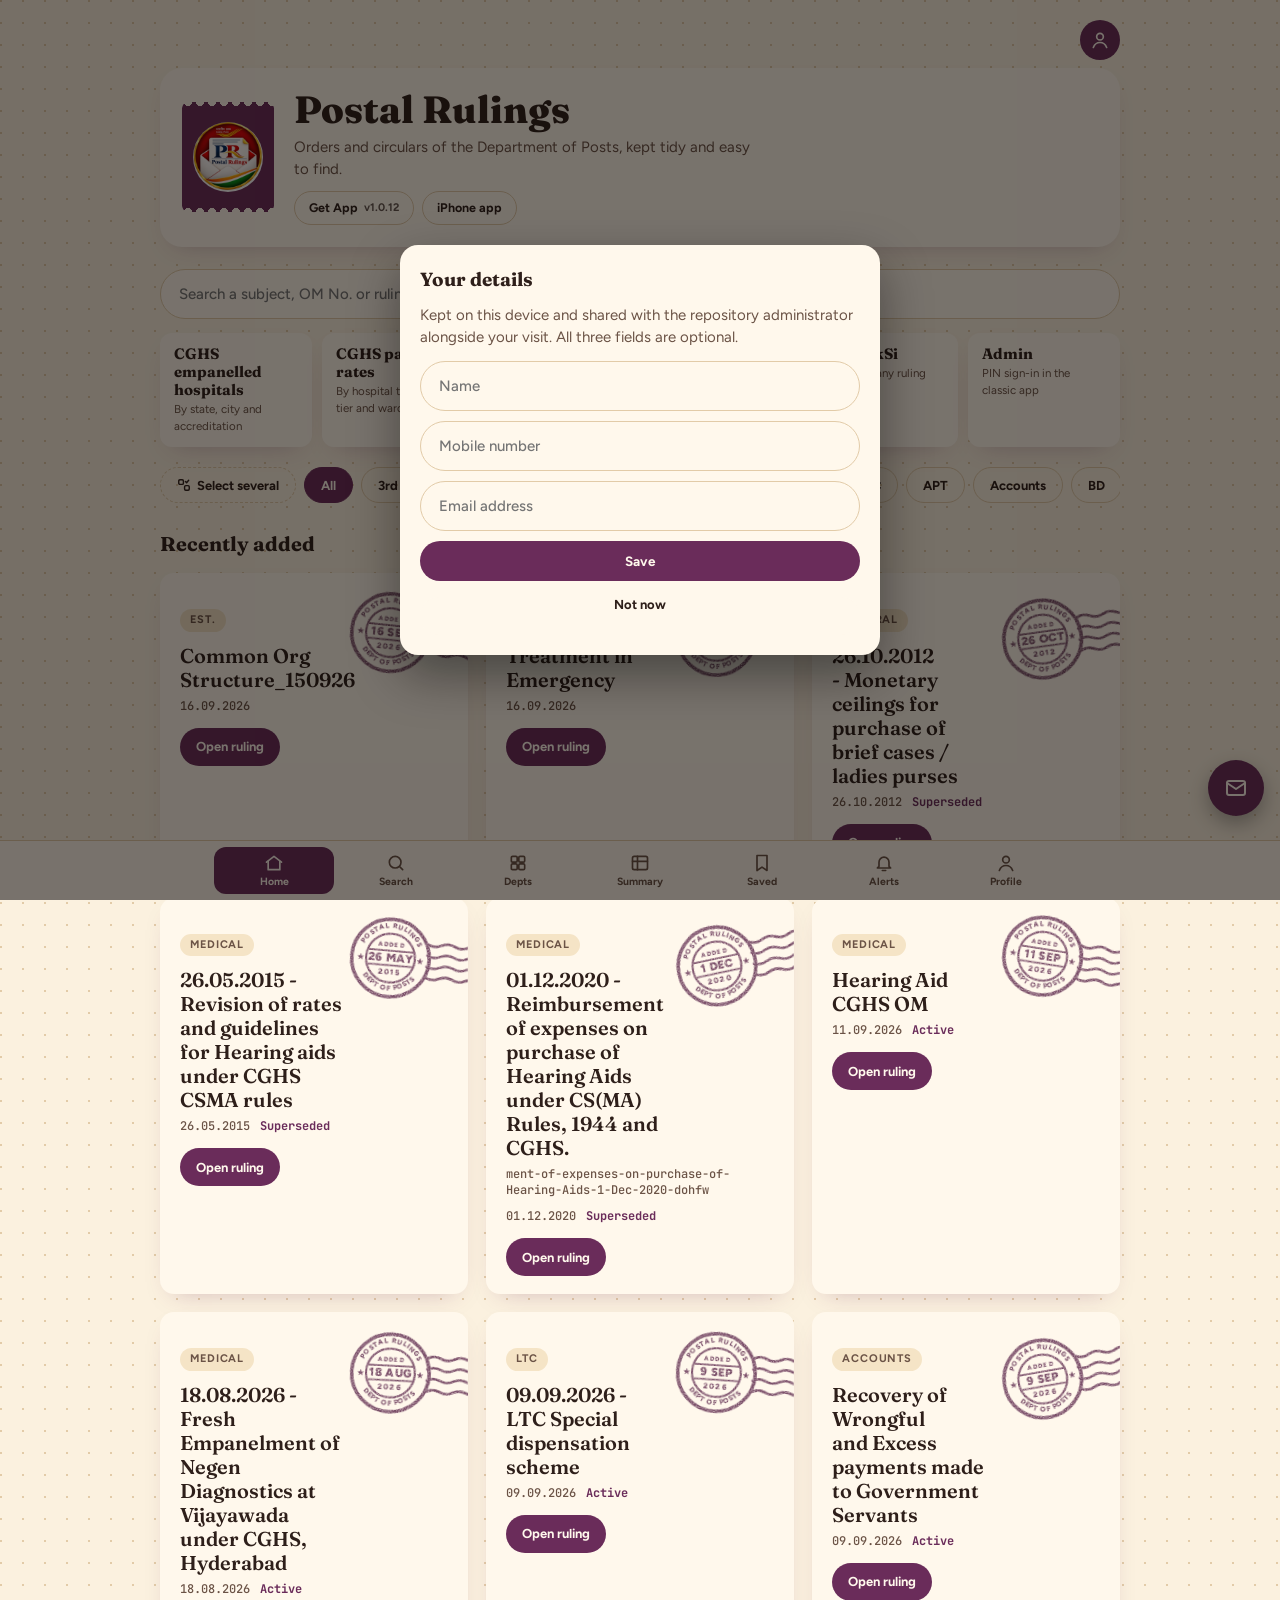
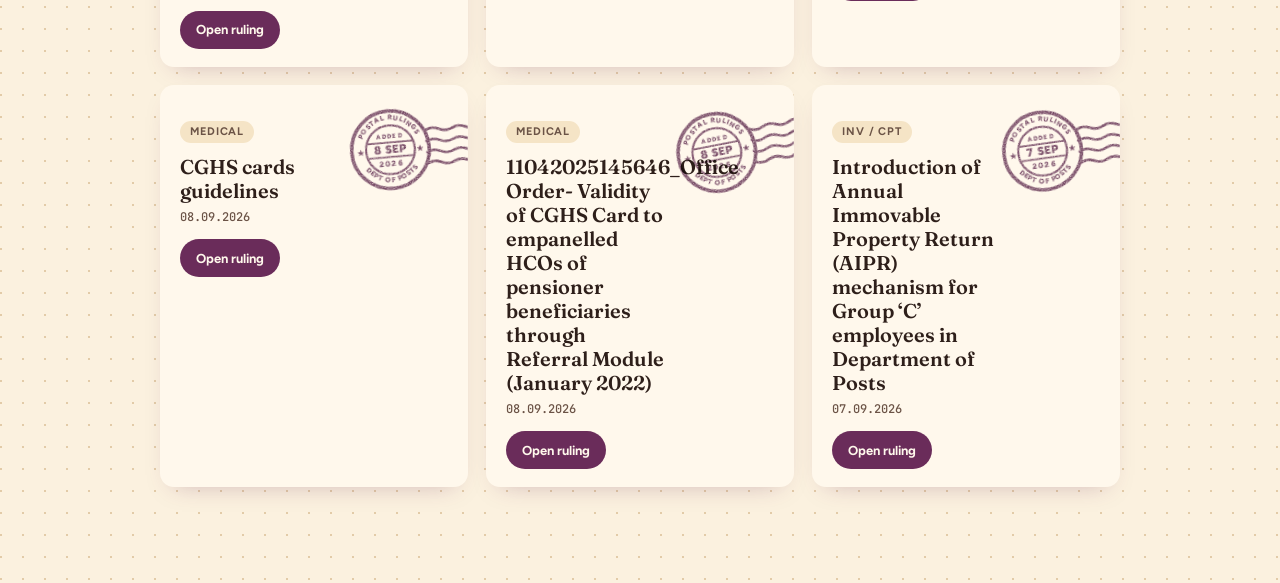
==== commit 2f901fbb: "Add files via upload" ====
--- a/cozy.html
+++ b/cozy.html
@@ -349,6 +349,22 @@
 .sumtable tr.grp td{background:color-mix(in srgb,var(--accent-fill) 14%,var(--card));color:var(--ink);font:700 12.5px var(--font-body);border-top:2px solid var(--accent);padding:10px 12px}
 .sumtable .muted{color:var(--ink-soft)}
 
+/* Breakup: number of times */
+.cart li.cline{flex-wrap:wrap;gap:8px 10px;padding:10px 0}
+.cl-name{flex:1 1 200px;min-width:0;display:flex;flex-direction:column;gap:2px}
+.cl-name small{color:var(--ink-soft);font-size:12px}
+.qty{display:inline-flex;align-items:center;border:1.5px solid var(--rule);border-radius:10px;overflow:hidden;background:var(--card)}
+.qb{width:34px;height:34px;border:0;background:transparent;color:var(--accent);font:800 18px/1 var(--font-body);cursor:pointer}
+.qb:disabled{opacity:.35;cursor:default}
+.qin{width:52px;height:34px;border:0;border-left:1px solid var(--rule);border-right:1px solid var(--rule);background:transparent;color:var(--ink);font:800 15px var(--font-body);text-align:center;-moz-appearance:textfield}
+.qin::-webkit-outer-spin-button,.qin::-webkit-inner-spin-button{-webkit-appearance:none;margin:0}
+.qin:focus-visible,.qb:focus-visible{outline:3px solid var(--focus);outline-offset:-2px}
+.cl-amt{min-width:92px;text-align:right;font-variant-numeric:tabular-nums}
+.carttotal{justify-content:flex-end;gap:6px;align-items:baseline}.carttotal span{color:var(--ink-soft);font-size:13px;margin-right:auto}
+/* CGHS tier badge on hospital cards */
+.tierb{display:inline-block;padding:2px 9px;border-radius:999px;font:800 10.5px var(--font-body);letter-spacing:.06em;text-transform:uppercase;background:color-mix(in srgb,var(--accent-fill) 14%,var(--card));color:var(--accent);border:1px solid color-mix(in srgb,var(--accent) 35%,transparent)}
+.srcb{display:inline-block;padding:2px 8px;border-radius:999px;font:700 10.5px var(--font-body);background:color-mix(in srgb,var(--ink) 6%,transparent);color:var(--ink-soft)}
+
 :root{--paper:#FBF1DF;--card:#FFF8EC;--paper-2:#F5E4C6;--ink:#2E1F1A;--ink-soft:#6B5346;--plum:#6A2C5A;--plum-ink:#FFF8EC;--marigold:#E9A23B;--sage:#6F8F6A;--rule:#E2CBA8;--accent:#6A2C5A;--accent-fill:#6A2C5A;--accent-ink:#FFF8EC;--focus:rgba(106,44,90,.25);--nav-bg:#FFF8EC;--search-r:999px;--font-display:'Fraunces',Georgia,serif;--font-body:'Figtree',system-ui,sans-serif;--shadow:0 10px 24px -14px rgba(106,44,90,.35);color-scheme:light}
 body{background-image:radial-gradient(circle at 1px 1px,var(--rule) 1px,transparent 0);background-size:22px 22px}
 .mast{display:flex;flex-wrap:wrap;gap:16px 20px;align-items:center;background:var(--card);border-radius:22px;padding:22px;box-shadow:var(--shadow);margin-bottom:22px}
@@ -2995,17 +3011,56 @@
   }
   function cacheGet(k) { try { return JSON.parse(localStorage.getItem(k) || 'null'); } catch (e) { return null; } }
   function cachePut(k, v) { try { localStorage.setItem(k, JSON.stringify(v)); } catch (e) {} }
+  // The CGHS site's own list of empanelled HCOs (all 24 AD cities, with the tier CGHS gives each one),
+  // saved in the repo as cghs-hospitals.json. It is merged with the server's detailed list (address, phone,
+  // specialities, validity): a hospital on both gets the CGHS tier; one only on the CGHS site is added.
+  var CGT = {}, CGS = null, CGSP = null;
+  function loadCghsStatic() {
+    if (CGSP) return CGSP;
+    CGSP = fetch('cghs-hospitals.json', { cache: 'no-cache' }).then(function (r) { if (!r.ok) throw new Error('HTTP ' + r.status); return r.json(); })
+      .then(function (d) { CGS = d; CGT = {}; Object.keys(d.cityTier || {}).forEach(function (k) { CGT[rtKey(k)] = d.cityTier[k]; }); return d; })
+      .catch(function () { return null; });
+    return CGSP;
+  }
+  function mergeHosp(srv, st) {
+    srv = srv || [];
+    if (!st || !st.rows) return srv;
+    var byId = {}; st.rows.forEach(function (o) { if (o[6]) byId[o[6]] = o; });
+    var out = srv.map(function (r) {
+      var o = byId[r[0]], x = r.slice(0, 14); while (x.length < 14) x.push('');
+      if (o) { if (o[1] && !/^n\/?a$/i.test(o[1])) x[2] = o[1]; if (o[3]) x[4] = o[3] + ', ' + (stateOf(r[4]) || o[4] || ''); x[14] = o[2]; x[15] = o[5]; x[16] = 'both'; }
+      else { x[14] = CGT[rtKey(cityOf(r[4]))] || ''; x[15] = ''; x[16] = 'app'; }
+      return x;
+    });
+    st.rows.forEach(function (o, i) {
+      if (o[6] && srv.some(function (r) { return r[0] === o[6]; })) return;
+      out.push(['cg' + i, o[0], /^n\/?a$/i.test(o[1]) ? '' : o[1], '', o[3] + (o[4] ? ', ' + o[4] : ''), '', '', '', '', '', 'Empanelled', '', null, null, o[2], o[5], 'cghs']);
+    });
+    out.sort(function (a, b) { return String(a[1]).localeCompare(String(b[1])); });
+    return out;
+  }
   function loadHosp() {
-    if (CG.hosp || CG.hospBusy || CG.hospTried) return;
+    if (CG.hospBusy || CG.hospTried) return;
     CG.hospTried = true;
     var c = cacheGet('rl_cghs_hosp_v2'); if (c && c.rows) CG.hosp = c.rows;
     CG.hospBusy = true;
+    var redraw = function () { var r = (location.hash || '').replace('#', ''); if (r === 'cghs' || r === 'rates') render(); };
+    var srvRows = null;
+    loadCghsStatic().then(function (st) { if (st && !srvRows) { CG.hosp = mergeHosp(c && c.srv ? c.srv : [], st); redraw(); } });
     allPages('cghsList').then(function (parts) {
       var rows = []; parts.forEach(function (p) { rows = rows.concat(p.rows || []); });
-      if (rows.length) { CG.hosp = rows; cachePut('rl_cghs_hosp_v2', { at: parts[0].at, rows: rows }); }
-      else if (!CG.hosp) CG.hospErr = 'The hospital list is empty on the server right now. Try again later.';
-    }).catch(function (e) { if (!CG.hosp) CG.hospErr = 'Could not load the hospital list (' + String(e.message || e).slice(0, 80) + '). Check your connection and try again.'; })
-      .then(function () { CG.hospBusy = false; var r = (location.hash || '').replace('#', ''); if (r === 'cghs' || r === 'rates') render(); });
+      srvRows = rows;
+      return loadCghsStatic().then(function (st) {
+        var m = mergeHosp(rows, st);
+        if (m.length) { CG.hosp = m; cachePut('rl_cghs_hosp_v2', { at: parts[0].at, srv: rows, rows: m }); }
+        else if (!CG.hosp) CG.hospErr = 'The hospital list is empty on the server right now. Try again later.';
+      });
+    }).catch(function (e) {
+      return loadCghsStatic().then(function (st) {
+        if (st && (!CG.hosp || !CG.hosp.length)) CG.hosp = mergeHosp([], st);
+        if (!CG.hosp || !CG.hosp.length) CG.hospErr = 'Could not load the hospital list (' + String(e.message || e).slice(0, 80) + '). Check your connection and try again.';
+      });
+    }).then(function () { CG.hospBusy = false; redraw(); });
   }
   function loadRates() {
     if (CG.rates || CG.ratesBusy || CG.ratesTried) return;
@@ -3020,7 +3075,7 @@
       .then(function () { CG.ratesBusy = false; if ((location.hash || '') === '#rates') render(); });
   }
   // Hospital row: [id, name, category, address, city/state, phone, specialities, from, to, validity, status, map, NABH cert, NABL cert]
-  function hRec(r) { return { id: r[0], n: r[1], a: r[2], ad: r[3], cs: r[4], ph: r[5], sp: r[6], f: r[7], t: r[8], v: r[9], st: r[10], m: r[11], nabh: r[12], nabl: r[13] }; }
+  function hRec(r) { return { id: r[0], n: r[1], a: r[2], ad: r[3], cs: r[4], ph: r[5], sp: r[6], f: r[7], t: r[8], v: r[9], st: r[10], m: r[11], nabh: r[12], nabl: r[13], tier: r[14] || '', adc: r[15] || '', src: r[16] || '' }; }
   function cityOf(cs) { var p = String(cs || '').split(','); return p.length > 1 ? p.slice(0, -1).join(',').trim() : String(cs || '').trim(); }
   function stateOf(cs) { var p = String(cs || '').split(','); return p.length > 1 ? p[p.length - 1].trim() : ''; }
   function certLink(c, label) {
@@ -3057,7 +3112,7 @@
   function cghsView() {
     loadHosp();
     var h = '<div class="topbar"><button class="back" data-act="back">Back</button></div>';
-    if (!CG.hosp) return h + pageHead(HI.hosp, 'CGHS', 'Empanelled hospitals', 'From the CGHS site\'s own hospital list, refreshed every night.') + (CG.hospErr ? emptyState(HI.hosp, 'Hospitals could not be loaded', CG.hospErr, '<button class="pdf" data-act="cg-retry">Try again</button>')
+    if (!CG.hosp) return h + pageHead(HI.hosp, 'CGHS', 'Empanelled hospitals', 'All HCOs on the CGHS site\'s list (all 24 AD cities) with the tier CGHS gives each, plus address, phone and specialities where known.') + (CG.hospErr ? emptyState(HI.hosp, 'Hospitals could not be loaded', CG.hospErr, '<button class="pdf" data-act="cg-retry">Try again</button>')
       : '<div class="skel">' + [0, 1, 2].map(function () { return '<div class="sk"></div>'; }).join('') + '</div>');
     var recs = CG.hosp.map(hRec);
     var states = {}, cities = {}, accs = {};
@@ -3074,7 +3129,7 @@
       return '<div class="ifield"><label class="sr" for="' + id + '">' + label + '</label><span class="if-ic">' + svgI(icon) + '</span><select id="' + id + '" data-act="' + act + '"><option value="">' + label + ': all</option>' +
         opts.sort().map(function (o) { return '<option value="' + esc(o) + '"' + (o === val ? ' selected' : '') + '>' + esc(o) + '</option>'; }).join('') + '</select></div>';
     };
-    h += '<section class="rfinder"><div class="rf-head"><div class="rf-h-ic">' + svgI(HI.hosp, 26) + '</div><div style="min-width:0"><div class="rf-kick">CGHS · Hospital finder</div><h1 class="ph-t">Empanelled hospitals</h1><p class="ph-s">From the CGHS site\'s own hospital list, refreshed every night.</p><div class="rf-sum" style="margin-top:10px">' +
+    h += '<section class="rfinder"><div class="rf-head"><div class="rf-h-ic">' + svgI(HI.hosp, 26) + '</div><div style="min-width:0"><div class="rf-kick">CGHS · Hospital finder</div><h1 class="ph-t">Empanelled hospitals</h1><p class="ph-s">All HCOs on the CGHS site\'s list (all 24 AD cities) with the tier CGHS gives each, plus address, phone and specialities where known.</p><div class="rf-sum" style="margin-top:10px">' +
       '<span class="rf-chip">' + hits.length + ' hospitals</span><span class="rf-chip">' + nabh + ' NABH</span>' +
       (HS.state ? '<span class="rf-chip">' + esc(HS.state) + '</span>' : '') + (HS.city ? '<span class="rf-chip city">' + svgI(HI.pin, 14) + esc(HS.city) + '</span>' : '') +
       (CG.hospBusy ? '<span class="rf-chip">Updating…</span>' : '') + '</div></div></div>' +
@@ -3092,8 +3147,9 @@
       var nabhU = certU(r.nabh), nablU = certU(r.nabl);
       return '<article class="hcard2">' +
         '<div class="hc-top"><span class="hc-mono' + (isN ? ' n' : '') + '">' + esc(mono) + '</span><div style="min-width:0;flex:1"><h2 class="hc-name">' + esc(r.n) + '</h2>' +
-        '<div class="hc-tags">' + (r.a ? '<span class="acc' + (isN ? ' n' : '') + '">' + svgI(HI.acc, 13) + esc(r.a) + '</span>' : '') + (r.st ? '<span class="st">' + esc(r.st) + '</span>' : '') + '</div></div></div>' +
-        '<p class="hc-line">' + svgI(HI.pin, 16) + '<span>' + esc(r.ad) + (r.cs ? ', ' + esc(r.cs) : '') + '</span></p>' +
+        '<div class="hc-tags">' + (r.a ? '<span class="acc' + (isN ? ' n' : '') + '">' + svgI(HI.acc, 13) + esc(r.a) + '</span>' : '') + (r.st ? '<span class="st">' + esc(r.st) + '</span>' : '') + (r.tier ? '<span class="tierb" title="Tier as given by CGHS">CGHS Tier ' + { i: 'I', ii: 'II', iii: 'III' }[r.tier] + '</span>' : '') + '</div></div></div>' +
+        '<p class="hc-line">' + svgI(HI.pin, 16) + '<span>' + esc([r.ad, r.cs].filter(Boolean).join(', ')) + (r.adc ? ' <span class="srcb">AD ' + esc(r.adc) + '</span>' : '') + '</span></p>' +
+        (r.src === 'cghs' ? '<p class="hc-line muted small"><span>Listed on the CGHS site. Address, phone and specialities are not published there yet.</span></p>' : '') +
         (va ? '<p class="hc-line ' + va.cls + '">' + svgI(HI.cal, 16) + '<span>' + esc(va.label) + '</span></p>' : '') +
         (sps.length ? '<div class="spchips">' + showSp.map(function (x) { return '<span>' + esc(x) + '</span>'; }).join('') +
           (sps.length > 5 ? '<button class="spmore" data-act="hs-sp" data-id="' + esc(r.id) + '">' + (openAll ? 'Show less' : '+' + (sps.length - 5) + ' more') + '</button>' : '') + '</div>' : '') +
@@ -3118,11 +3174,19 @@
   
   
   var rtKey = function (c) { var k = String(c || '').toLowerCase().replace(/\(.*?\)/g, '').replace(/[^a-z]/g, ''); return RT_ALIAS[k] || k; };
-  var rtTierOf = function (c, region) { var k = rtKey(c); if (RT_T1.some(function (x) { return rtKey(x) === k; })) return 'i'; if (RT_T2.some(function (x) { return rtKey(x) === k; })) return 'ii'; if (RT_REGION.test(String(c || '') + ' ' + String(region || ''))) return 'ii'; return 'iii'; };
+  var rtTierOf = function (c, region) { var k = rtKey(c); if (CGT[k]) return CGT[k]; if (RT_T1.some(function (x) { return rtKey(x) === k; })) return 'i'; if (RT_T2.some(function (x) { return rtKey(x) === k; })) return 'ii'; if (RT_REGION.test(String(c || '') + ' ' + String(region || ''))) return 'ii'; return 'iii'; };
   var RT = { type: 'nabh', tier: 'i', ward: 'general', sp: '', q: '', city: '', hosp: '', show: 40, msg: '', auto: false, cart: [] };
   try { var rsv = JSON.parse(localStorage.getItem('rl_rt_pref_v2') || 'null'); if (rsv) { RT.city = rsv.city || ''; RT.tier = rsv.tier || RT.tier; RT.type = rsv.type || RT.type; RT.ward = rsv.ward || RT.ward; } } catch (e) {}
   try { RT.cart = JSON.parse(localStorage.getItem('rl_rt_cart_v2') || '[]') || []; } catch (e) {}
-  function rtSave() { try { localStorage.setItem('rl_rt_pref_v2', JSON.stringify({ city: RT.city, tier: RT.tier, type: RT.type, ward: RT.ward })); localStorage.setItem('rl_rt_cart_v2', JSON.stringify(RT.cart)); } catch (e) {} }
+  // How many times each package/procedure is billed (e.g. 3 days of ICU, 2 dialysis sessions).
+  RT.qty = {}; try { RT.qty = JSON.parse(localStorage.getItem('rl_rt_qty_v2') || '{}') || {}; } catch (e) {}
+  function rtQ(code, qty) { var q = Math.floor(Number((qty || RT.qty)[code])); return q >= 1 ? Math.min(q, 999) : 1; }
+  function rtSave() { try { localStorage.setItem('rl_rt_pref_v2', JSON.stringify({ city: RT.city, tier: RT.tier, type: RT.type, ward: RT.ward })); localStorage.setItem('rl_rt_cart_v2', JSON.stringify(RT.cart)); localStorage.setItem('rl_rt_qty_v2', JSON.stringify(RT.qty)); } catch (e) {} }
+  function rtTotals() {
+    var total = 0, items = 0;
+    RT.cart.forEach(function (code) { var it = CG.rates && CG.rates.items.filter(function (x) { return x[0] === code; })[0]; if (!it) return; var v = rtVal(it); items += rtQ(code); if (v != null) total += v * rtQ(code); });
+    return { total: total, items: items };
+  }
   function rtPickCity(c, t) { RT.city = c; RT.tier = c ? (t || rtTierOf(c)) : RT.tier; rtSave(); }
   function rtLocate(silent) {
     if (!navigator.geolocation) { if (!silent) { RT.msg = 'Location is not available on this device. Type your city instead.'; render(); } return; }
@@ -3221,10 +3285,14 @@
       return !q || (it[0] + ' ' + it[1]).toLowerCase().indexOf(q) >= 0;
     });
     if (RT.cart.length) {
-      var total = 0;
-      var lines = RT.cart.map(function (code) { var it = CG.rates.items.filter(function (x) { return x[0] === code; })[0]; if (!it) return ''; var v = rtVal(it); total += v || 0;
-        return '<li><span>' + esc(it[1]) + '</span><b>' + inr(v) + '</b><button class="x" data-act="rt-del" data-code="' + esc(code) + '" aria-label="Remove">×</button></li>'; }).join('');
-      h += '<section class="pcard"><h2 class="rsec-h">Your breakup</h2><ul class="cart">' + lines + '</ul><p class="carttotal">Total <b>' + inr(total) + '</b></p>' +
+      var tt = rtTotals();
+      var lines = RT.cart.map(function (code) { var it = CG.rates.items.filter(function (x) { return x[0] === code; })[0]; if (!it) return ''; var v = rtVal(it), q = rtQ(code);
+        return '<li class="cline"><div class="cl-name"><span>' + esc(it[1]) + '</span><small>' + esc(it[0]) + ' · ' + inr(v) + ' each</small></div>' +
+          '<div class="qty" role="group" aria-label="Number of times for ' + esc(it[1]) + '"><button class="qb" data-act="rt-qty-step" data-code="' + esc(code) + '" data-d="-1" aria-label="One less"' + (q <= 1 ? ' disabled' : '') + '>−</button>' +
+          '<label class="sr" for="q_' + esc(code) + '">Number of times</label><input id="q_' + esc(code) + '" class="qin" type="number" inputmode="numeric" min="1" max="999" step="1" data-act="rt-qty" data-code="' + esc(code) + '" value="' + q + '">' +
+          '<button class="qb" data-act="rt-qty-step" data-code="' + esc(code) + '" data-d="1" aria-label="One more">+</button></div>' +
+          '<b class="cl-amt" id="amt_' + esc(code) + '">' + inr(v == null ? null : v * q) + '</b><button class="x" data-act="rt-del" data-code="' + esc(code) + '" aria-label="Remove">×</button></li>'; }).join('');
+      h += '<section class="pcard"><h2 class="rsec-h">Your breakup</h2><p class="muted small">Set <b>No. of times</b> for anything billed more than once (days, sessions, units). Amount = rate × times.</p><ul class="cart">' + lines + '</ul><p class="carttotal"><span id="rtItems">' + tt.items + ' item' + (tt.items === 1 ? '' : 's') + '</span> · Total <b id="rtTotal">' + inr(tt.total) + '</b></p>' +
         '<label class="sr" for="rtName">Breakup name</label><input id="rtName" class="search" data-act="rt-name" placeholder="Name this breakup, e.g. patient or bill" value="' + esc(RT.name || '') + '">' +
         '<div class="pbtns"><button class="pdf" data-act="rt-pdf">Download PDF</button><button class="back" data-act="rt-save">Save breakup</button><button class="back" data-act="rt-copy">Copy</button><button class="back" data-act="rt-clear">Clear</button></div>' +
         '<p class="muted small" id="rtNote"' + (RT.note ? '' : ' hidden') + '>' + esc(RT.note || '') + '</p></section>';
@@ -3232,7 +3300,7 @@
     var sb = savedBreakups();
     h += '<details class="pcard saved-bk"' + (RT.savedOpen ? ' open' : '') + '><summary data-act="rt-savedtoggle">Saved breakups (' + sb.length + ')</summary>' +
       (sb.length ? sb.map(function (b, i) {
-        return '<div class="bk"><div style="min-width:0"><b>' + esc(b.name) + '</b><small>' + b.codes.length + ' item' + (b.codes.length === 1 ? '' : 's') + ' · Tier ' + esc(String(b.tier).toUpperCase()) + (b.city ? ', ' + esc(b.city) : '') + '</small></div>' +
+        return '<div class="bk"><div style="min-width:0"><b>' + esc(b.name) + '</b><small>' + b.codes.length + ' item' + (b.codes.length === 1 ? '' : 's') + (b.qty && Object.keys(b.qty).some(function (k) { return b.codes.indexOf(k) >= 0 && rtQ(k, b.qty) > 1; }) ? ' (with times)' : '') + ' · Tier ' + esc(String(b.tier).toUpperCase()) + (b.city ? ', ' + esc(b.city) : '') + '</small></div>' +
           '<div class="pbtns" style="margin:0"><button class="hlink" data-act="rt-bk-load" data-i="' + i + '">Load</button><button class="hlink" data-act="rt-bk-pdf" data-i="' + i + '">PDF</button><button class="hlink" data-act="rt-bk-del" data-i="' + i + '">Delete</button></div></div>';
       }).join('') : '<p class="muted">No saved breakups yet. Add packages, name the breakup and tap Save breakup.</p>') + '</details>';
     h += '<p class="note">' + hits.length + ' rates · ' + (RT.city ? esc(RT.city) + ' · ' : '') + 'Tier ' + RT.tier.toUpperCase() + ' · ' + { nabh: 'NABH', non_nabh: 'Non-NABH', superspeciality: 'Super Speciality' }[RT.type] + ' · ' + { general: 'General', semi_private: 'Semi-private', private: 'Private' }[RT.ward] + ' ward</p>';
@@ -3246,7 +3314,7 @@
   }
   function rtCopy() {
     if (!CG.rates) return;
-    var total = 0, lines = RT.cart.map(function (code) { var it = CG.rates.items.filter(function (x) { return x[0] === code; })[0]; if (!it) return ''; var v = rtVal(it); total += v || 0; return it[0] + '  ' + it[1] + '  ' + inr(v); }).filter(Boolean);
+    var total = 0, lines = RT.cart.map(function (code) { var it = CG.rates.items.filter(function (x) { return x[0] === code; })[0]; if (!it) return ''; var v = rtVal(it), q = rtQ(code); total += (v || 0) * q; return it[0] + '  ' + it[1] + '  ' + (q > 1 ? inr(v) + ' x ' + q + ' = ' : '') + inr(v == null ? null : v * q); }).filter(Boolean);
     var txt = 'CGHS rate breakup (' + (RT.city ? RT.city + ', ' : '') + 'Tier ' + RT.tier.toUpperCase() + ', ' + RT.type.replace('_', '-') + ', ' + RT.ward.replace('_', '-') + ' ward)\n' + lines.join('\n') + '\nTotal  ' + inr(total);
     var b = document.querySelector('[data-act="rt-copy"]');
     var ok = function () { if (b) b.textContent = 'Copied'; };
@@ -3283,9 +3351,9 @@
     var c = hospCity(r);
     if (c) {
       var hit = RT_T1.concat(RT_T2).filter(function (x) { return rtKey(x) === rtKey(c); })[0];
-      var t = rtTierOf(hit || c, (r.ad || '') + ' ' + (r.cs || ''));
+      var t = r.tier || rtTierOf(hit || c, (r.ad || '') + ' ' + (r.cs || ''));
       rtPickCity(hit || c, t);
-      RT.msg = 'City and tier set from ' + r.n + ' (' + (hit || c) + ', Tier ' + { i: 'I', ii: 'II', iii: 'III' }[t] + (!hit && t === 'ii' ? ': North-East / J&K / Ladakh rule' : '') + ').';
+      RT.msg = 'City and tier set from ' + r.n + ' (' + (hit || c) + ', Tier ' + { i: 'I', ii: 'II', iii: 'III' }[t] + (r.tier ? ' as given by CGHS' : !hit && t === 'ii' ? ': North-East / J&K / Ladakh rule' : '') + ').';
     }
     if (/super/i.test(r.a)) RT.type = 'superspeciality'; else if (/non/i.test(r.a)) RT.type = 'non_nabh'; else if (/nabh/i.test(r.a)) RT.type = 'nabh';
     rtSave(); return true;
@@ -3349,21 +3417,21 @@
     const bytes = new Uint8Array(out.length); for (let i = 0; i < out.length; i++) bytes[i] = out.charCodeAt(i) & 255;
     return bytes;
   }
-  function breakupRows(codes, type, tier, ward) {
+  function breakupRows(codes, type, tier, ward, qty) {
     var cols = (CG.rates && CG.rates.cols) || [], ci = cols.indexOf('tier_' + tier + '_' + type + '_' + ward + '_ward');
     var by = {}; ((CG.rates && CG.rates.items) || []).forEach(function (x) { by[x[0]] = x; });
     var total = 0, missing = 0, fmt = function (v) { return 'Rs. ' + Number(v).toLocaleString('en-IN', { maximumFractionDigits: 2 }); };
     var rows = codes.map(function (k, i) {
-      var x = by[k], v = x && ci >= 0 && x[4] ? x[4][ci] : null;
-      if (v == null) missing++; else total += Number(v);
-      return { no: (i + 1) + '.', name: x ? x[1] : k, meta: x ? [x[0], x[2]].filter(Boolean).join(' - ') : '', rate: v == null ? 'No rate' : fmt(v) };
+      var x = by[k], v = x && ci >= 0 && x[4] ? x[4][ci] : null, q = rtQ(k, qty || {});
+      if (v == null) missing++; else total += Number(v) * q;
+      return { no: (i + 1) + '.', name: x ? x[1] : k, meta: (x ? [x[0], x[2]].filter(Boolean).join(' - ') : '') + (v != null && q > 1 ? '   (' + fmt(v) + ' x ' + q + ' times)' : ''), rate: v == null ? 'No rate' : fmt(Number(v) * q) };
     });
     return { rows: rows, total: fmt(total), missing: missing };
   }
   function rtNote(m) { RT.note = m || ''; var el = document.getElementById('rtNote'); if (el) { el.textContent = RT.note; el.hidden = !RT.note; } }
   function breakupPdf(b) {
     try {
-      var r = breakupRows(b.codes, b.type, b.tier, b.ward);
+      var r = breakupRows(b.codes, b.type, b.tier, b.ward, b.qty);
       var typeName = { nabh: 'NABH', non_nabh: 'Non-NABH', superspeciality: 'Super Speciality' }[b.type] || b.type;
       var wardName = { general: 'General', semi_private: 'Semi-private', private: 'Private' }[b.ward] || b.ward;
       var sub = typeName + ' - Tier ' + String(b.tier).toUpperCase() + ' - ' + wardName + ' ward' + (b.city ? ' - ' + b.city : '');
@@ -3417,13 +3485,14 @@
     if (act === 'rt-loc') { rtLocate(false); return true; }
     if (act === 'rt-more') { RT.show += 40; render(); return true; }
     if (act === 'rt-add') { var c = el.getAttribute('data-code'), i = RT.cart.indexOf(c); if (i >= 0) RT.cart.splice(i, 1); else RT.cart.push(c); rtSave(); render(); return true; }
-    if (act === 'rt-del') { RT.cart = RT.cart.filter(function (x) { return x !== el.getAttribute('data-code'); }); rtSave(); render(); return true; }
-    if (act === 'rt-clear') { RT.cart = []; rtSave(); render(); return true; }
+    if (act === 'rt-del') { var dc0 = el.getAttribute('data-code'); RT.cart = RT.cart.filter(function (x) { return x !== dc0; }); delete RT.qty[dc0]; rtSave(); render(); return true; }
+    if (act === 'rt-clear') { RT.cart = []; RT.qty = {}; rtSave(); render(); return true; }
+    if (act === 'rt-qty-step') { var qc = el.getAttribute('data-code'); RT.qty[qc] = Math.max(1, Math.min(999, rtQ(qc) + (+el.getAttribute('data-d') || 0))); rtSave(); render(); var qf = document.getElementById('q_' + qc); if (qf) qf.focus(); return true; }
     if (act === 'rt-copy') { rtCopy(); return true; }
-    if (act === 'rt-pdf') { if (RT.cart.length) breakupPdf({ name: (RT.name || '').trim() || 'CGHS breakup', codes: RT.cart.slice(), type: RT.type, tier: RT.tier, ward: RT.ward, city: RT.city }); return true; }
+    if (act === 'rt-pdf') { if (RT.cart.length) breakupPdf({ name: (RT.name || '').trim() || 'CGHS breakup', codes: RT.cart.slice(), qty: Object.assign({}, RT.qty), type: RT.type, tier: RT.tier, ward: RT.ward, city: RT.city }); return true; }
     if (act === 'rt-save') { var nm = (RT.name || '').trim(); if (!nm) { rtNote('Type a name for the breakup first.'); var ni = document.getElementById('rtName'); if (ni) ni.focus(); return true; }
-      var l = savedBreakups().filter(function (b) { return b.name !== nm; }); l.unshift({ name: nm, codes: RT.cart.slice(), type: RT.type, tier: RT.tier, ward: RT.ward, city: RT.city, at: Date.now() }); putBreakups(l.slice(0, 50)); RT.note = 'Saved "' + nm + '".'; RT.savedOpen = true; render(); return true; }
-    if (act === 'rt-bk-load') { var b = savedBreakups()[+el.getAttribute('data-i')]; if (b) { RT.cart = b.codes.slice(); RT.type = b.type; RT.tier = b.tier; RT.ward = b.ward; RT.city = b.city || ''; RT.name = b.name; RT.note = 'Loaded "' + b.name + '".'; rtSave(); render(); } return true; }
+      var l = savedBreakups().filter(function (b) { return b.name !== nm; }); l.unshift({ name: nm, codes: RT.cart.slice(), qty: Object.assign({}, RT.qty), type: RT.type, tier: RT.tier, ward: RT.ward, city: RT.city, at: Date.now() }); putBreakups(l.slice(0, 50)); RT.note = 'Saved "' + nm + '".'; RT.savedOpen = true; render(); return true; }
+    if (act === 'rt-bk-load') { var b = savedBreakups()[+el.getAttribute('data-i')]; if (b) { RT.cart = b.codes.slice(); RT.qty = Object.assign({}, b.qty || {}); RT.type = b.type; RT.tier = b.tier; RT.ward = b.ward; RT.city = b.city || ''; RT.name = b.name; RT.note = 'Loaded "' + b.name + '".'; rtSave(); render(); } return true; }
     if (act === 'rt-bk-pdf') { var b2 = savedBreakups()[+el.getAttribute('data-i')]; if (b2) breakupPdf(b2); return true; }
     if (act === 'rt-bk-del') { var l2 = savedBreakups(); l2.splice(+el.getAttribute('data-i'), 1); putBreakups(l2); render(); return true; }
     if (act === 'rt-savedtoggle') { RT.savedOpen = !el.parentNode.open; return false; }
@@ -3441,6 +3510,17 @@
       if (hit || !v) { rtPickCity(hit || '', hit ? null : RT.tier); RT.msg = ''; render(); var f3 = document.getElementById('rtCity'); if (f3) { f3.focus(); f3.setSelectionRange(f3.value.length, f3.value.length); } } else { RT.city = v; } return true; }
     if (act === 'rt-hospin') { if (hospPick(el.value)) render(); return true; }
     if (act === 'rt-name') { RT.name = el.value; return true; }
+    if (act === 'rt-qty') {
+      var qcode = el.getAttribute('data-code'), qv = Math.floor(Number(el.value));
+      if (!(qv >= 1)) return true;                       // let the field be empty while typing
+      RT.qty[qcode] = Math.min(999, qv); rtSave();
+      var it2 = CG.rates && CG.rates.items.filter(function (x) { return x[0] === qcode; })[0], v2 = it2 ? rtVal(it2) : null;
+      var a2 = document.getElementById('amt_' + qcode); if (a2) a2.textContent = inr(v2 == null ? null : v2 * rtQ(qcode));
+      var tt2 = rtTotals(), t2 = document.getElementById('rtTotal'), n2 = document.getElementById('rtItems');
+      if (t2) t2.textContent = inr(tt2.total); if (n2) n2.textContent = tt2.items + ' item' + (tt2.items === 1 ? '' : 's');
+      var mb = el.parentNode && el.parentNode.querySelector('[data-d="-1"]'); if (mb) mb.disabled = rtQ(qcode) <= 1;
+      return true;
+    }
     return false;
   }
   function screens2Change(act, el) {
